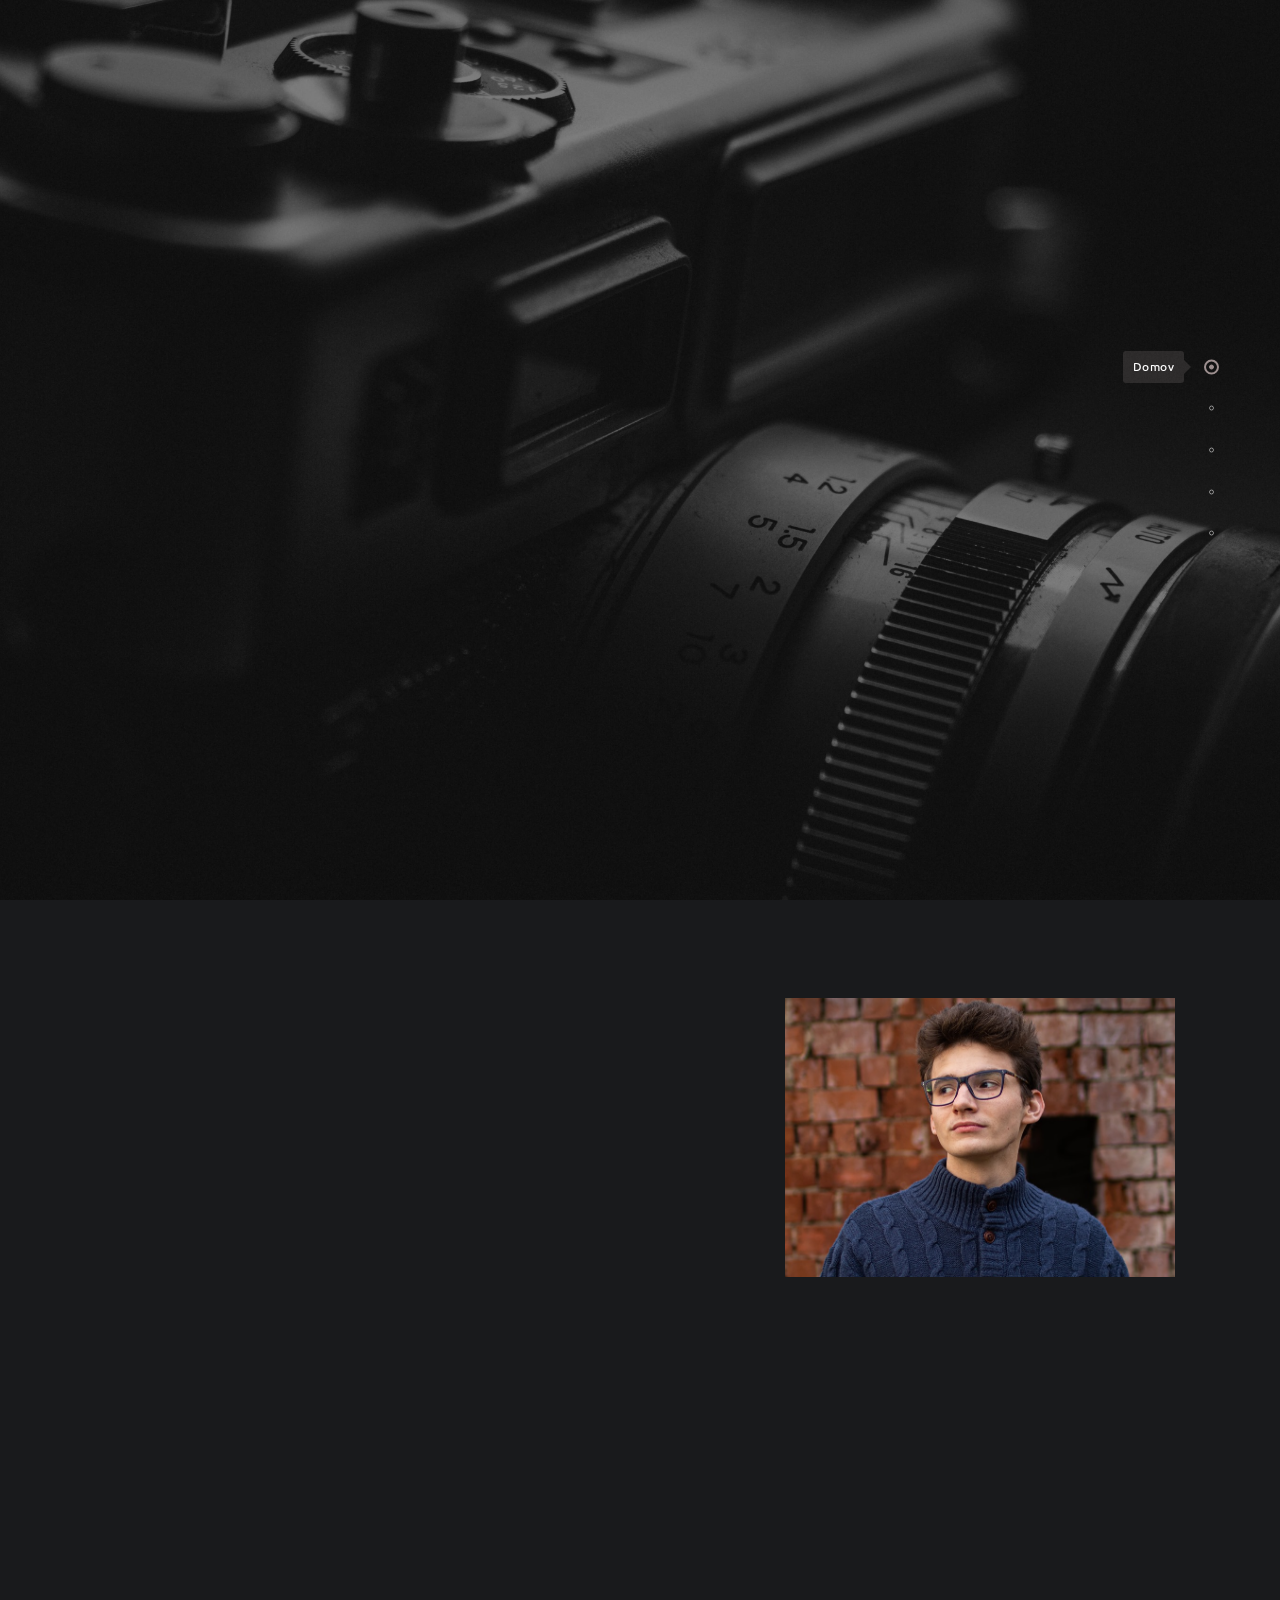
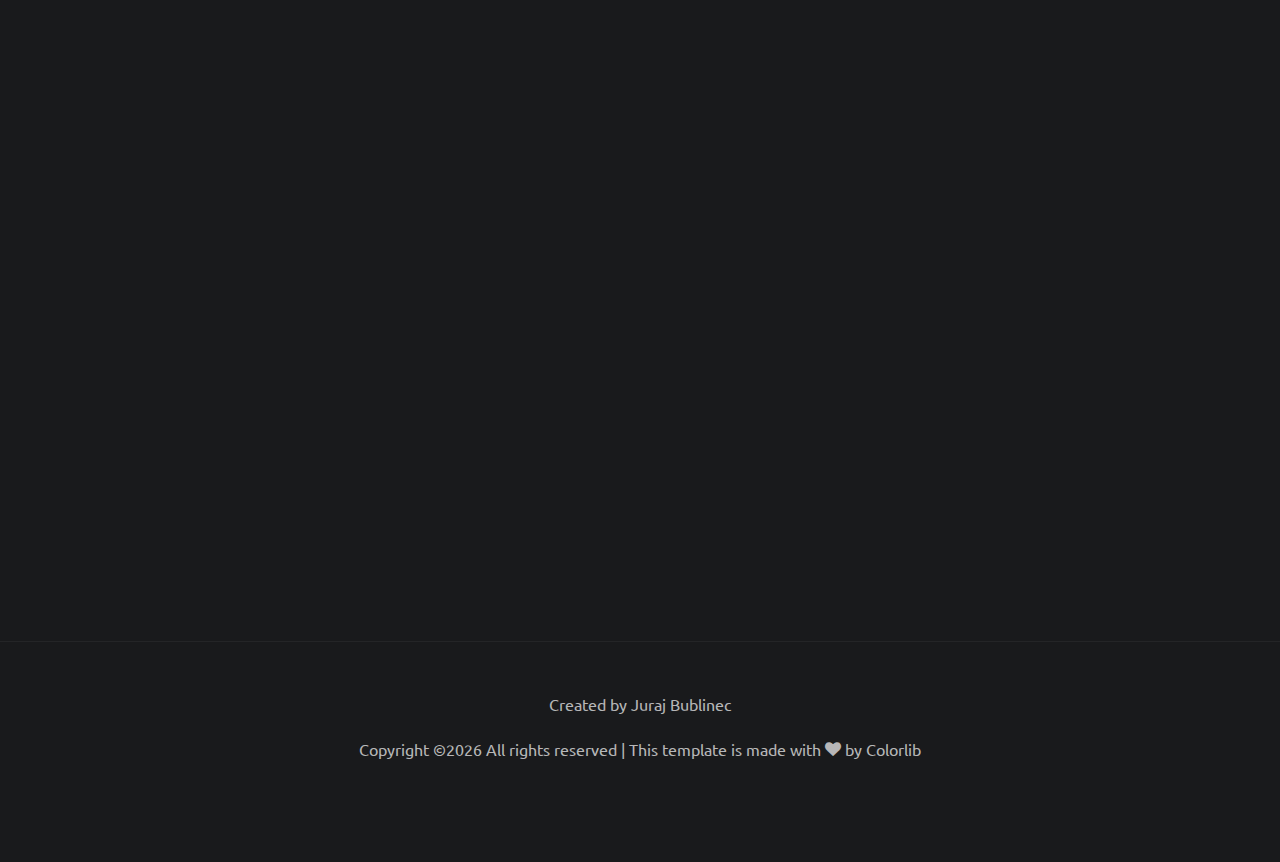
==== index.html @ 27f742fa "Recnezie update4" ====
<!DOCTYPE html>
<html lang="en">
  <head>
    <title>Dominik Konrád</title>
    <meta charset="utf-8">
    <meta name="viewport" content="width=device-width, initial-scale=1, shrink-to-fit=no">
	<link rel="shortcut icon" href="images/icons/favicon.png" type="image/x-icon">
	
    <link href="https://fonts.googleapis.com/css?family=Noto+Sans:400,400i,700,700i&display=swap" rel="stylesheet">
    <link href="https://fonts.googleapis.com/css?family=Noto+Serif:400,400i,700,700i&display=swap" rel="stylesheet">

	<link href="https://fonts.googleapis.com/css?family=Abril+Fatface&display=swap" rel="stylesheet">
	<link href="https://fonts.googleapis.com/css2?family=Ubuntu&display=swap" rel="stylesheet">

    <link rel="stylesheet" href="css/open-iconic-bootstrap.min.css">
    <link rel="stylesheet" href="css/animate.css">
    
    <link rel="stylesheet" href="css/owl.carousel.min.css">
    <link rel="stylesheet" href="css/owl.theme.default.min.css">
    <link rel="stylesheet" href="css/magnific-popup.css">

    <link rel="stylesheet" href="css/aos.css">

    <link rel="stylesheet" href="css/ionicons.min.css">

    <link rel="stylesheet" href="css/bootstrap-datepicker.css">
    <link rel="stylesheet" href="css/jquery.timepicker.css">

    
    <link rel="stylesheet" href="css/flaticon.css">
    <link rel="stylesheet" href="css/icomoon.css">
	<link rel="stylesheet" href="css/style.css">
	<link rel="stylesheet" href="css/my.css">
  </head>
  <body>

	<!-- Start Nav Section -->
  	<nav id="navbar" class="navbar">
		  <ul class="nav-menu">
		    <li>
		      <a data-scroll="home" href="#home" class="dot active">
		        <span>Domov</span>
		      </a>
		    </li>
		    <li>
		      <a data-scroll="about" href="#about" class="dot">
		        <span>O mne</span>
		      </a>
		    </li>
		    <!-- <li>
		      <a data-scroll="services" href="#services" class="dot">
		        <span>Služby</span>
		      </a>
		    </li> -->
		    <li>
		      <a data-scroll="work" href="#work" class="dot">
		        <span>Albumy</span>
		      </a>
		    </li>
		    <li>
		      <a data-scroll="testimonial" href="#testimonial" class="dot">
		        <span>Recenzie</span>
		      </a>
		    </li>
		    <li>
		      <a data-scroll="contact" href="#contact" class="dot">
		        <span>Kontakt</span>
		      </a>
		    </li>
		  </ul>
	</nav>
	<!-- End Nav Section -->

	<!-- Start Home Section -->
	<section id="home" class="hero-wrap js-fullheight" style="background-image: url(images/design/bg-2.jpg);" data-stellar-background-ratio="0.5">
		<div class="overlay"></div>
		<div class="container">
			<div class="row no-gutters slider-text js-fullheight align-items-center justify-content-center">
				<div class="col-lg-7 ftco-animate d-flex align-items-center">
					<div class="text text-center">
						<h1 class="logo"><a href="index.html"><span class="flaticon-camera-shutter"></span>Dominik Konrád<small>Photography & Video</small></a></h1>
						<h2 class="typewrite mb-5 display-4" data-period="2000" data-type='[ "Svadby", "Reklamné fotenie", "Plesy", "Oznamká", "Stužkové", "Portréty", "Rodinné fotky"]'>
							<span class="wrap"></span>
						</h2>
						<!-- <p class="mb-4"></p> -->
						<p class="mt-5 pt-5"><a data-scroll="contact" href="#contact" class="btn-custom">Kontakt<span class="ion-ios-arrow-round-forward"></span></a></p>
					</div>
				</div>
			</div>
		</div>
	</section>
	<!-- End Home Section -->

	<!-- Start About Me Section -->
	<section class="ftco-about img ftco-section" id="about" style="padding-top: 7em;">
		<div class="container">
			<div class="row d-flex no-gutters">
				<div class="col-md-7 col-lg-7 pl-md-5">
					<div class="heading-section ftco-animate">
						<h2 class="mb-4">O mne...<br></h2>
						<p>
							Volám sa Dominik Konrád mám 19 rokov pochádzam zo Zvolena.
							Fotoaparát som si kúpil keď som mal 17 rokov za ťažko zarobené peniaze na brigáde. 
							Pôvodný plán bol, že si kúpim niečo na fotenie keď budem cestovať alebo na dovolenky. 
							Ale tento nástroj mi prirástol k srdcu. Milujem keď môžem zachytávať jedinečné momenty, ktoré sa už nikdy v živote nezopakujú. 
							Fotenie ako profesionál bolo len víziou. Rozhodol som sa a idem si za svojím snom. 
							Snažím sa svoju robotu robiť viac ako na sto percent.
						</p>

						<p class="pt-4">
							Dúfam, že sa vám moja tvorba bude páčiť ak by ste mali záujem o spoluprácu určite ma 
							<a data-scroll="contact" href="#contact" class="dot">
								<strong>kontaktujte.</strong>
							</a>
						</p>
					</div>
				</div>

				<div class="col-md-4 col-lg-4 d-flex ml-5">
					<div class="img-about img d-md-flex align-items-stretch">
							<div class="img w-100" style="background-image: url(images/design/profile.jpg);"></div>
						<!-- <iframe width="560" height="315" src="https://www.youtube.com/embed/gDHRgEci1VE?autoplay=1&controls=0&modestbranding=1&autohide=1&loop=1&playlist=gDHRgEci1VE&mute=1" frameborder="0" allow="accelerometer; autoplay; encrypted-media; gyroscope; picture-in-picture" allowfullscreen></iframe> -->
					</div>
				</div>
			</div>
		</div>
	</section>
	<!-- End About Me Section -->





	<!-- Start Testimonials Section -->
	<section id="work" class="ftco-section">
		<div class="container">
		<div class="row justify-content-center">
			<div class="col-md-4 heading-section text-center ftco-animate pb-2">
				<h2 class="mb-4">Albumy</h2>
				<p>
					Niekoľko albumov ako malá ukážka mojej práce.
				</p>
			</div>
		</div>
		</div> 
		<div class="container-fluid">

	<div class="row no-gutters">

		<div class="col-md-4 ftco-animate">
		<a href="svadby.html" target="_blank">
			<div class="model img d-flex align-items-end" style="background-image: url(images/albums/svadby/10.jpg); background-position: 38% !important;">
				<div class="desc w-100 px-4">
					<div class="text w-100 mb-3">
						<span>Album</span>
						<h2>Svadby</h2>
					</div>
				</div>
			</div>
		</a>
		</div>
		<div class="col-md-4 ftco-animate">
		<a href="oznamka.html" target="_blank">
			<div class="model img d-flex align-items-end" style="background-image: url(images/albums/oznamka/1.jpg); background-position: bottom !important;">
				<div class="desc w-100 px-4">
					<div class="text w-100 mb-3">
						<span>Album</span>
						<h2>Oznamká</h2>
					</div>
				</div>
			</div>
		</a>
		</div>
		<div class="col-md-4 ftco-animate">
		<a href="umelecke_fotky.html" target="_blank">
			<div class="model img d-flex align-items-end" style="background-image: url(images/albums/umelecke_fotky/1.jpg);  background-position: bottom !important;">
				<div class="desc w-100 px-4">
					<div class="text w-100 mb-3">
						<span>Album</span>
						<h2>Umelecké fotky</h2>
					</div>
				</div>
			</div>
		</a>
		</div>

	</div>
	</div> 
	</section>
	<!-- End Project Section -->


	<!-- Start References Section -->
	<section class="ftco-section testimony-section" id="testimonial" style="padding-bottom: 0;">
		<div class="container">
			<div class="row justify-content-center mb-1 pb-3">
				<div class="col-md-4 heading-section ftco-animate">
					<span class="subheading">Recenzie</span>
					<h2 class="mb-4 pb-4">Povedali o mne...</h2>
				</div>
			</div>

			<div class="row ftco-animate">
				<div class="col-md-12">
					<div class="carousel-testimony owl-carousel">

						<div class="item">
							<div class="testimony-wrap p-4 pb-5">
								<div class="user-img mb-4" style="background-image: url(images/design/recenzie-1.jpg)">
								<span class="quote d-flex align-items-center justify-content-center">
									<i class="icon-quote-left"></i>
								</span>
								</div>
								<div class="text">
								<p class="mb-5 pl-4 line">Odporucame. Odporucame. Odporucame. Odporucame. Odporucame. Odporucame. Odporucame.</p>
								<div class="pl-5">
									<p class="name">Adam a Beba</p>
									<span class="position">Mladomanželia</span>
								</div>
								</div>
							</div>
						</div>
						
					</div>
				</div>
			</div>
		</div>
	</section>


	<!-- Start Services Section -->
	<!-- <section id="services" class="ftco-section">
		<div class="container">

			<div class="heading-section ftco-animate pb-5">
				<h2>Služby</h2>
			</div>

			<div class="row">
				<div class="col-md-7">
					<p>
						Veľa ľudí si myslí, že fotograf má hotovú prácu akonáhle dofotí, ale po fotení končí zábava a začína skutočná práca.
						Chcel by som vám trošku priblížiť čo naozaj robím. 
					</p>
					<div class="row">

							<div class="col-md-3">
								<div class="media block-6 services d-block text-center ftco-animate">
									<img src="images/icons/wedding.png" class="png-icon" style="width: 60px">
									<div class="media-body">
										<h3 class="heading mb-3">Svadby</h3>
										<p>A small river named Duden flows by their place and supplies it with the necessary regelialia. It is a paradisematic country, in which roasted parts of sentences.</p>
									</div>
								</div> 
							</div>

							<div class="col-md-3">
								<div class="media block-6 services d-block text-center ftco-animate">
									<img src="images/icons/wedding.png" class="png-icon" style="width: 60px">
									<div class="media-body">
										<h3 class="heading mb-3">Svadby</h3>
										<p>A small river named Duden flows by their place and supplies it with the necessary regelialia. It is a paradisematic country, in which roasted parts of sentences.</p>
									</div>
								</div> 
							</div>

							<div class="col-md-3">
								<div class="media block-6 services d-block text-center ftco-animate">
									<img src="images/icons/wedding.png" class="png-icon" style="width: 60px">
									<div class="media-body">
										<h3 class="heading mb-3">Svadby</h3>
										<p>A small river named Duden flows by their place and supplies it with the necessary regelialia. It is a paradisematic country, in which roasted parts of sentences.</p>
									</div>
								</div> 
							</div>

							<div class="col-md-3">
								<div class="media block-6 services d-block text-center ftco-animate">
									<img src="images/icons/wedding.png" class="png-icon" style="width: 60px">
									<div class="media-body">
										<h3 class="heading mb-3">Svadby</h3>
										<p>A small river named Duden flows by their place and supplies it with the necessary regelialia. It is a paradisematic country, in which roasted parts of sentences.</p>
									</div>
								</div> 
							</div>
						</div>
					
						

						<div class="row progress-circle pt-md-0">

							<div class="ftco-animate">
								<p>
									Veľa ľudí si myslí, že fotograf má hotovú prácu akonáhle dofotí, ale po fotení končí zábava a začína skutočná práca.
									Chcel by som vám trošku priblížiť čo naozaj robím. 
								</p>
							</div>

							<div class="row">
								<div class="col-md-4 mb-md-0 mb-4 ftco-animate">
									<h2 class="text-center mb-4">Fotenie</h2>

									<div class="progress mx-auto" data-value='35'>
										<span class="progress-left">
											<span class="progress-bar border-primary"></span>
										</span>
										<span class="progress-right">
											<span class="progress-bar border-primary"></span>
										</span>
										<div class="progress-value w-100 h-100 rounded-circle d-flex align-items-center justify-content-center">
											<div class="h5">35<sup class="small">%</sup></div>
										</div>
									</div>
								</div>

							</div>
						</div>

				</div>

				<div class="col-md-5 d-flex align-items-stretch">
					<div class="img w-100" style="background-image: url(images/design/about-2.jpg);"></div>
				</div>

			</div>
			
		</div>
	</section>   -->
	<!-- End Services Section -->

	<!-- Start Contact Section -->
	<section class="ftco-section contact-section" id="contact">
	<div class="container">
	<div class="row justify-content-center mb-1 pb-3">
		<div class="col-md-4 heading-section text-center ftco-animate">
		<h2 class="mb-4">Kontakt</h2>
		<p>
			Ak sa vám moja práca páči, neváhajte a kontaktujte ma!
		</p>
		</div>
	</div>

	<div class="row mb-5">

		<div class="col-md-3 d-flex ftco-animate">
		<div class="align-self-stretch box text-center p-4">
			<a target="_blank" href="tel://0950497557"> 
				<div class="icon d-flex align-items-center justify-content-center">
					<span class="icon-phone2"></span>
				</div>
				<div>
					<h3 class="mb-4">Mobil</h3>
					<p>0950 497 557</p>
				</div>
			</a>
		</div>
		</div>
		
		<div class="col-md-3 d-flex ftco-animate">
		<div class="align-self-stretch box text-center p-4">
			<a target="_blank" href="mailto:dominoknick@gmail.com">
				<div class="icon d-flex align-items-center justify-content-center">
					<span class="icon-paper-plane"></span>
				</div>
				<div>
					<h3 class="mb-4">Email</h3>
					<p>dominoknick@gmail.com</p>
				</div>
			</a>
		</div>
		</div>
		
		<div class="col-md-3 d-flex ftco-animate">
		<div class="align-self-stretch box text-center p-4">
			<a target="_blank" href="https://bigsta.net/account/kony_photos">
				<div class="icon d-flex align-items-center justify-content-center">
					<span class="icon-instagram"></span>
				</div>
				<div>
					<h3 class="mb-4">Instagram</h3>
					<p>kony_photos</p>
				</div>
			</a>
		</div>
		</div>
		
		<div class="col-md-3 d-flex ftco-animate">
		<div class="align-self-stretch box text-center p-4">
			<a target="_blank" href="https://www.facebook.com/nick.neznamy">
				<div class="icon d-flex align-items-center justify-content-center">
					<span class="icon-facebook	"></span>
				</div>
				<div>
					<h3 class="mb-4">Facebook</h3>
					<p>Dominik Konrád</p>
				</div>
			</a>
		</div>
		</div>
	</div>
	


	<div class="row block-9">
		<div class="col-md-12 ftco-animate">
		<form action="https://formspree.io/meqrjkab" method="POST" id="my-form" class="contact-form p-4 p-md-5 py-md-5" style="padding-bottom: 1em !important;">
			<div class="form-group">
				<input type="text" name="Meno" class="form-control" placeholder="Meno">
			</div>
			<div class="form-group">
				<input type="Email" name="_replyto" class="form-control" placeholder="Email">
			</div>
			<div class="form-group">
				<input type="tel" name="Telefon" class="form-control" placeholder="Mobil">
			</div>
			<div class="form-group">
				<input type="text" name="Predmet" class="form-control" placeholder="Predmet">
			</div>
			<div class="form-group">
				<textarea name="Obsah" cols="30" rows="7" class="form-control" placeholder="Obsah"></textarea>
			</div>
			<div class="form-group">
				<input type="submit" value="Poslať" id="my-form-button" class="btn btn-primary py-2 px-4" style="margin-top: 10px;">
			</div>
			<p id="my-form-status"></p>
		</form>
		</div>

	</div>
	</div>
	</section>
	<!-- End Contact Section -->


	<!-- Start Footer Section -->
	<footer class="ftco-footer pt-5 pb-2">
		<div class="container text-center">
		<div class="row">
		<div class="col-md-12 text-center">
		<p>Created by <a target="_blank" href="https://www.linkedin.com/in/juraj-bublinec">Juraj Bublinec</a></p>
		<p>
			<!-- Link back to Colorlib can't be removed. Template is licensed under CC BY 3.0. -->
			Copyright &copy;<script>document.write(new Date().getFullYear());</script> All rights reserved | This template is made with <i class="icon-heart" aria-hidden="true"></i> by <a target="_blank" href="https://colorlib.com" target="_blank">Colorlib</a>
			<!-- Link back to Colorlib can't be removed. Template is licensed under CC BY 3.0. -->
		</p>

					<ul class="ftco-footer-social p-0">
			<li class="ftco-animate"><a target="_blank" href="https://bigsta.net/account/kony_photos"><span class="icon-instagram"></span></a></li>
			<li class="ftco-animate"><a target="_blank" href="https://www.youtube.com/channel/UChoylEbTxbr23IoGq5V1ZVA"><span class="icon-youtube"></span></a></li>
			<li class="ftco-animate"><a target="_blank" href="https://www.facebook.com/nick.neznamy"><span class="icon-facebook"></span></a></li>
		</ul>
		</div>
	</div>
		</div>
	</footer>
	<!-- End Footer Section -->

    <!-- loader -->
    <div id="ftco-loader" class="show fullscreen"><svg class="circular" width="48px" height="48px"><circle class="path-bg" cx="24" cy="24" r="22" fill="none" stroke-width="4" stroke="#eeeeee"/><circle class="path" cx="24" cy="24" r="22" fill="none" stroke-width="4" stroke-miterlimit="10" stroke="#F96D00"/></svg></div>

    <script src="js/jquery.min.js"></script>
    <script src="js/jquery-migrate-3.0.1.min.js"></script>
    <script src="js/popper.min.js"></script>
    <script src="js/bootstrap.min.js"></script>
    <script src="js/jquery.easing.1.3.js"></script>
    <script src="js/jquery.waypoints.min.js"></script>
    <script src="js/jquery.stellar.min.js"></script>
    <script src="js/owl.carousel.min.js"></script>
    <script src="js/jquery.magnific-popup.min.js"></script>
    <script src="js/aos.js"></script>
    <script src="js/jquery.animateNumber.min.js"></script>
    <script src="js/scrollax.min.js"></script>
	<script src="js/main.js"></script>
	
	<!-- FORM SCRIPT -->
	<script>
		window.addEventListener("DOMContentLoaded", function() {
	
		// get the form elements defined in your form HTML above
		
		var form = document.getElementById("my-form");
		var button = document.getElementById("my-form-button");
		var status = document.getElementById("my-form-status");
	
		// Success and Error functions for after the form is submitted
		
		function success() {
			form.reset();
			button.style = "display: none ";
			status.innerHTML = "Ďakujem, budem vás kontaktovať čo najskôr.";
		}
	
		function error() {
			status.innerHTML = "Niečo nie je v poriadku. Skontrolujte si prosím vašu emailovú adresu.";
		}
	
		// handle the form submission event
	
		form.addEventListener("submit", function(ev) {
			ev.preventDefault();
			var data = new FormData(form);
			ajax(form.method, form.action, data, success, error);
		});
		});
		
		// helper function for sending an AJAX request
	
		function ajax(method, url, data, success, error) {
		var xhr = new XMLHttpRequest();
		xhr.open(method, url);
		xhr.setRequestHeader("Accept", "application/json");
		xhr.onreadystatechange = function() {
			if (xhr.readyState !== XMLHttpRequest.DONE) return;
			if (xhr.status === 200) {
			success(xhr.response, xhr.responseType);
			} else {
			error(xhr.status, xhr.response, xhr.responseType);
			}
		};
		xhr.send(data);
		}
	</script>
  
  </body>
</html>
---- css/flaticon.css ----
/*
  	Flaticon icon font: Flaticon
  	Creation date: 06/09/2018 06:53
  	*/

@font-face {
  font-family: "Flaticon";
  src: url("../fonts/flaticon/font/Flaticon.eot");
  src: url("../fonts/flaticon/font/Flaticon.eot?#iefix") format("embedded-opentype"),
       url("../fonts/flaticon/font/Flaticon.woff") format("woff"),
       url("../fonts/flaticon/font/Flaticon.ttf") format("truetype"),
       url("../fonts/flaticon/font/Flaticon.svg#Flaticon") format("svg");
  font-weight: normal;
  font-style: normal;
}

@media screen and (-webkit-min-device-pixel-ratio:0) {
  @font-face {
    font-family: "Flaticon";
    src: url("../fonts/flaticon/font/Flaticon.svg#Flaticon") format("svg");
  }
}

[class^="flaticon-"]:before, [class*=" flaticon-"]:before,
[class^="flaticon-"]:after, [class*=" flaticon-"]:after {   
  font-family: Flaticon;
  font-style: normal;
  font-weight: normal;
  font-variant: normal;
  text-transform: none;
  line-height: 1;

  /* Better Font Rendering =========== */
  -webkit-font-smoothing: antialiased;
  -moz-osx-font-smoothing: grayscale;
}


.flaticon-instagram:before { content: "\f100"; }
.flaticon-camera-shutter:before { content: "\f101"; }
.flaticon-video-camera:before { content: "\f102"; }
.flaticon-video-player:before { content: "\f103"; }
.flaticon-video-player-1:before { content: "\f104"; }
---- css/icomoon.css ----
@font-face {
  font-family: 'icomoon';
  src:  url('../fonts/icomoon/icomoon.eot?6tt51o');
  src:  url('../fonts/icomoon/icomoon.eot?6tt51o#iefix') format('embedded-opentype'),
    url('../fonts/icomoon/icomoon.ttf?6tt51o') format('truetype'),
    url('../fonts/icomoon/icomoon.woff?6tt51o') format('woff'),
    url('../fonts/icomoon/icomoon.svg?6tt51o#icomoon') format('svg');
  font-weight: normal;
  font-style: normal;
}

[class^="icon-"], [class*=" icon-"] {
  /* use !important to prevent issues with browser extensions that change fonts */
  font-family: 'icomoon' !important;
  speak: none;
  font-style: normal;
  font-weight: normal;
  font-variant: normal;
  text-transform: none;
  line-height: 1;

  /* Better Font Rendering =========== */
  -webkit-font-smoothing: antialiased;
  -moz-osx-font-smoothing: grayscale;
}

.icon-asterisk:before {
  content: "\f069";
}
.icon-plus:before {
  content: "\f067";
}
.icon-question:before {
  content: "\f128";
}
.icon-minus:before {
  content: "\f068";
}
.icon-glass:before {
  content: "\f000";
}
.icon-music:before {
  content: "\f001";
}
.icon-search:before {
  content: "\f002";
}
.icon-envelope-o:before {
  content: "\f003";
}
.icon-heart:before {
  content: "\f004";
}
.icon-star:before {
  content: "\f005";
}
.icon-star-o:before {
  content: "\f006";
}
.icon-user:before {
  content: "\f007";
}
.icon-film:before {
  content: "\f008";
}
.icon-th-large:before {
  content: "\f009";
}
.icon-th:before {
  content: "\f00a";
}
.icon-th-list:before {
  content: "\f00b";
}
.icon-check:before {
  content: "\f00c";
}
.icon-close:before {
  content: "\f00d";
}
.icon-remove:before {
  content: "\f00d";
}
.icon-times:before {
  content: "\f00d";
}
.icon-search-plus:before {
  content: "\f00e";
}
.icon-search-minus:before {
  content: "\f010";
}
.icon-power-off:before {
  content: "\f011";
}
.icon-signal:before {
  content: "\f012";
}
.icon-cog:before {
  content: "\f013";
}
.icon-gear:before {
  content: "\f013";
}
.icon-trash-o:before {
  content: "\f014";
}
.icon-home:before {
  content: "\f015";
}
.icon-file-o:before {
  content: "\f016";
}
.icon-clock-o:before {
  content: "\f017";
}
.icon-road:before {
  content: "\f018";
}
.icon-download:before {
  content: "\f019";
}
.icon-arrow-circle-o-down:before {
  content: "\f01a";
}
.icon-arrow-circle-o-up:before {
  content: "\f01b";
}
.icon-inbox:before {
  content: "\f01c";
}
.icon-play-circle-o:before {
  content: "\f01d";
}
.icon-repeat:before {
  content: "\f01e";
}
.icon-rotate-right:before {
  content: "\f01e";
}
.icon-refresh:before {
  content: "\f021";
}
.icon-list-alt:before {
  content: "\f022";
}
.icon-lock:before {
  content: "\f023";
}
.icon-flag:before {
  content: "\f024";
}
.icon-headphones:before {
  content: "\f025";
}
.icon-volume-off:before {
  content: "\f026";
}
.icon-volume-down:before {
  content: "\f027";
}
.icon-volume-up:before {
  content: "\f028";
}
.icon-qrcode:before {
  content: "\f029";
}
.icon-barcode:before {
  content: "\f02a";
}
.icon-tag:before {
  content: "\f02b";
}
.icon-tags:before {
  content: "\f02c";
}
.icon-book:before {
  content: "\f02d";
}
.icon-bookmark:before {
  content: "\f02e";
}
.icon-print:before {
  content: "\f02f";
}
.icon-camera:before {
  content: "\f030";
}
.icon-font:before {
  content: "\f031";
}
.icon-bold:before {
  content: "\f032";
}
.icon-italic:before {
  content: "\f033";
}
.icon-text-height:before {
  content: "\f034";
}
.icon-text-width:before {
  content: "\f035";
}
.icon-align-left:before {
  content: "\f036";
}
.icon-align-center:before {
  content: "\f037";
}
.icon-align-right:before {
  content: "\f038";
}
.icon-align-justify:before {
  content: "\f039";
}
.icon-list:before {
  content: "\f03a";
}
.icon-dedent:before {
  content: "\f03b";
}
.icon-outdent:before {
  content: "\f03b";
}
.icon-indent:before {
  content: "\f03c";
}
.icon-video-camera:before {
  content: "\f03d";
}
.icon-image:before {
  content: "\f03e";
}
.icon-photo:before {
  content: "\f03e";
}
.icon-picture-o:before {
  content: "\f03e";
}
.icon-pencil:before {
  content: "\f040";
}
.icon-map-marker:before {
  content: "\f041";
}
.icon-adjust:before {
  content: "\f042";
}
.icon-tint:before {
  content: "\f043";
}
.icon-edit:before {
  content: "\f044";
}
.icon-pencil-square-o:before {
  content: "\f044";
}
.icon-share-square-o:before {
  content: "\f045";
}
.icon-check-square-o:before {
  content: "\f046";
}
.icon-arrows:before {
  content: "\f047";
}
.icon-step-backward:before {
  content: "\f048";
}
.icon-fast-backward:before {
  content: "\f049";
}
.icon-backward:before {
  content: "\f04a";
}
.icon-play:before {
  content: "\f04b";
}
.icon-pause:before {
  content: "\f04c";
}
.icon-stop:before {
  content: "\f04d";
}
.icon-forward:before {
  content: "\f04e";
}
.icon-fast-forward:before {
  content: "\f050";
}
.icon-step-forward:before {
  content: "\f051";
}
.icon-eject:before {
  content: "\f052";
}
.icon-chevron-left:before {
  content: "\f053";
}
.icon-chevron-right:before {
  content: "\f054";
}
.icon-plus-circle:before {
  content: "\f055";
}
.icon-minus-circle:before {
  content: "\f056";
}
.icon-times-circle:before {
  content: "\f057";
}
.icon-check-circle:before {
  content: "\f058";
}
.icon-question-circle:before {
  content: "\f059";
}
.icon-info-circle:before {
  content: "\f05a";
}
.icon-crosshairs:before {
  content: "\f05b";
}
.icon-times-circle-o:before {
  content: "\f05c";
}
.icon-check-circle-o:before {
  content: "\f05d";
}
.icon-ban:before {
  content: "\f05e";
}
.icon-arrow-left:before {
  content: "\f060";
}
.icon-arrow-right:before {
  content: "\f061";
}
.icon-arrow-up:before {
  content: "\f062";
}
.icon-arrow-down:before {
  content: "\f063";
}
.icon-mail-forward:before {
  content: "\f064";
}
.icon-share:before {
  content: "\f064";
}
.icon-expand:before {
  content: "\f065";
}
.icon-compress:before {
  content: "\f066";
}
.icon-exclamation-circle:before {
  content: "\f06a";
}
.icon-gift:before {
  content: "\f06b";
}
.icon-leaf:before {
  content: "\f06c";
}
.icon-fire:before {
  content: "\f06d";
}
.icon-eye:before {
  content: "\f06e";
}
.icon-eye-slash:before {
  content: "\f070";
}
.icon-exclamation-triangle:before {
  content: "\f071";
}
.icon-warning:before {
  content: "\f071";
}
.icon-plane:before {
  content: "\f072";
}
.icon-calendar:before {
  content: "\f073";
}
.icon-random:before {
  content: "\f074";
}
.icon-comment:before {
  content: "\f075";
}
.icon-magnet:before {
  content: "\f076";
}
.icon-chevron-up:before {
  content: "\f077";
}
.icon-chevron-down:before {
  content: "\f078";
}
.icon-retweet:before {
  content: "\f079";
}
.icon-shopping-cart:before {
  content: "\f07a";
}
.icon-folder:before {
  content: "\f07b";
}
.icon-folder-open:before {
  content: "\f07c";
}
.icon-arrows-v:before {
  content: "\f07d";
}
.icon-arrows-h:before {
  content: "\f07e";
}
.icon-bar-chart:before {
  content: "\f080";
}
.icon-bar-chart-o:before {
  content: "\f080";
}
.icon-twitter-square:before {
  content: "\f081";
}
.icon-facebook-square:before {
  content: "\f082";
}
.icon-camera-retro:before {
  content: "\f083";
}
.icon-key:before {
  content: "\f084";
}
.icon-cogs:before {
  content: "\f085";
}
.icon-gears:before {
  content: "\f085";
}
.icon-comments:before {
  content: "\f086";
}
.icon-thumbs-o-up:before {
  content: "\f087";
}
.icon-thumbs-o-down:before {
  content: "\f088";
}
.icon-star-half:before {
  content: "\f089";
}
.icon-heart-o:before {
  content: "\f08a";
}
.icon-sign-out:before {
  content: "\f08b";
}
.icon-linkedin-square:before {
  content: "\f08c";
}
.icon-thumb-tack:before {
  content: "\f08d";
}
.icon-external-link:before {
  content: "\f08e";
}
.icon-sign-in:before {
  content: "\f090";
}
.icon-trophy:before {
  content: "\f091";
}
.icon-github-square:before {
  content: "\f092";
}
.icon-upload:before {
  content: "\f093";
}
.icon-lemon-o:before {
  content: "\f094";
}
.icon-phone:before {
  content: "\f095";
}
.icon-square-o:before {
  content: "\f096";
}
.icon-bookmark-o:before {
  content: "\f097";
}
.icon-phone-square:before {
  content: "\f098";
}
.icon-twitter:before {
  content: "\f099";
}
.icon-facebook:before {
  content: "\f09a";
}
.icon-facebook-f:before {
  content: "\f09a";
}
.icon-github:before {
  content: "\f09b";
}
.icon-unlock:before {
  content: "\f09c";
}
.icon-credit-card:before {
  content: "\f09d";
}
.icon-feed:before {
  content: "\f09e";
}
.icon-rss:before {
  content: "\f09e";
}
.icon-hdd-o:before {
  content: "\f0a0";
}
.icon-bullhorn:before {
  content: "\f0a1";
}
.icon-bell-o:before {
  content: "\f0a2";
}
.icon-certificate:before {
  content: "\f0a3";
}
.icon-hand-o-right:before {
  content: "\f0a4";
}
.icon-hand-o-left:before {
  content: "\f0a5";
}
.icon-hand-o-up:before {
  content: "\f0a6";
}
.icon-hand-o-down:before {
  content: "\f0a7";
}
.icon-arrow-circle-left:before {
  content: "\f0a8";
}
.icon-arrow-circle-right:before {
  content: "\f0a9";
}
.icon-arrow-circle-up:before {
  content: "\f0aa";
}
.icon-arrow-circle-down:before {
  content: "\f0ab";
}
.icon-globe:before {
  content: "\f0ac";
}
.icon-wrench:before {
  content: "\f0ad";
}
.icon-tasks:before {
  content: "\f0ae";
}
.icon-filter:before {
  content: "\f0b0";
}
.icon-briefcase:before {
  content: "\f0b1";
}
.icon-arrows-alt:before {
  content: "\f0b2";
}
.icon-group:before {
  content: "\f0c0";
}
.icon-users:before {
  content: "\f0c0";
}
.icon-chain:before {
  content: "\f0c1";
}
.icon-link:before {
  content: "\f0c1";
}
.icon-cloud:before {
  content: "\f0c2";
}
.icon-flask:before {
  content: "\f0c3";
}
.icon-cut:before {
  content: "\f0c4";
}
.icon-scissors:before {
  content: "\f0c4";
}
.icon-copy:before {
  content: "\f0c5";
}
.icon-files-o:before {
  content: "\f0c5";
}
.icon-paperclip:before {
  content: "\f0c6";
}
.icon-floppy-o:before {
  content: "\f0c7";
}
.icon-save:before {
  content: "\f0c7";
}
.icon-square:before {
  content: "\f0c8";
}
.icon-bars:before {
  content: "\f0c9";
}
.icon-navicon:before {
  content: "\f0c9";
}
.icon-reorder:before {
  content: "\f0c9";
}
.icon-list-ul:before {
  content: "\f0ca";
}
.icon-list-ol:before {
  content: "\f0cb";
}
.icon-strikethrough:before {
  content: "\f0cc";
}
.icon-underline:before {
  content: "\f0cd";
}
.icon-table:before {
  content: "\f0ce";
}
.icon-magic:before {
  content: "\f0d0";
}
.icon-truck:before {
  content: "\f0d1";
}
.icon-pinterest:before {
  content: "\f0d2";
}
.icon-pinterest-square:before {
  content: "\f0d3";
}
.icon-google-plus-square:before {
  content: "\f0d4";
}
.icon-google-plus:before {
  content: "\f0d5";
}
.icon-money:before {
  content: "\f0d6";
}
.icon-caret-down:before {
  content: "\f0d7";
}
.icon-caret-up:before {
  content: "\f0d8";
}
.icon-caret-left:before {
  content: "\f0d9";
}
.icon-caret-right:before {
  content: "\f0da";
}
.icon-columns:before {
  content: "\f0db";
}
.icon-sort:before {
  content: "\f0dc";
}
.icon-unsorted:before {
  content: "\f0dc";
}
.icon-sort-desc:before {
  content: "\f0dd";
}
.icon-sort-down:before {
  content: "\f0dd";
}
.icon-sort-asc:before {
  content: "\f0de";
}
.icon-sort-up:before {
  content: "\f0de";
}
.icon-envelope:before {
  content: "\f0e0";
}
.icon-linkedin:before {
  content: "\f0e1";
}
.icon-rotate-left:before {
  content: "\f0e2";
}
.icon-undo:before {
  content: "\f0e2";
}
.icon-gavel:before {
  content: "\f0e3";
}
.icon-legal:before {
  content: "\f0e3";
}
.icon-dashboard:before {
  content: "\f0e4";
}
.icon-tachometer:before {
  content: "\f0e4";
}
.icon-comment-o:before {
  content: "\f0e5";
}
.icon-comments-o:before {
  content: "\f0e6";
}
.icon-bolt:before {
  content: "\f0e7";
}
.icon-flash:before {
  content: "\f0e7";
}
.icon-sitemap:before {
  content: "\f0e8";
}
.icon-umbrella:before {
  content: "\f0e9";
}
.icon-clipboard:before {
  content: "\f0ea";
}
.icon-paste:before {
  content: "\f0ea";
}
.icon-lightbulb-o:before {
  content: "\f0eb";
}
.icon-exchange:before {
  content: "\f0ec";
}
.icon-cloud-download:before {
  content: "\f0ed";
}
.icon-cloud-upload:before {
  content: "\f0ee";
}
.icon-user-md:before {
  content: "\f0f0";
}
.icon-stethoscope:before {
  content: "\f0f1";
}
.icon-suitcase:before {
  content: "\f0f2";
}
.icon-bell:before {
  content: "\f0f3";
}
.icon-coffee:before {
  content: "\f0f4";
}
.icon-cutlery:before {
  content: "\f0f5";
}
.icon-file-text-o:before {
  content: "\f0f6";
}
.icon-building-o:before {
  content: "\f0f7";
}
.icon-hospital-o:before {
  content: "\f0f8";
}
.icon-ambulance:before {
  content: "\f0f9";
}
.icon-medkit:before {
  content: "\f0fa";
}
.icon-fighter-jet:before {
  content: "\f0fb";
}
.icon-beer:before {
  content: "\f0fc";
}
.icon-h-square:before {
  content: "\f0fd";
}
.icon-plus-square:before {
  content: "\f0fe";
}
.icon-angle-double-left:before {
  content: "\f100";
}
.icon-angle-double-right:before {
  content: "\f101";
}
.icon-angle-double-up:before {
  content: "\f102";
}
.icon-angle-double-down:before {
  content: "\f103";
}
.icon-angle-left:before {
  content: "\f104";
}
.icon-angle-right:before {
  content: "\f105";
}
.icon-angle-up:before {
  content: "\f106";
}
.icon-angle-down:before {
  content: "\f107";
}
.icon-desktop:before {
  content: "\f108";
}
.icon-laptop:before {
  content: "\f109";
}
.icon-tablet:before {
  content: "\f10a";
}
.icon-mobile:before {
  content: "\f10b";
}
.icon-mobile-phone:before {
  content: "\f10b";
}
.icon-circle-o:before {
  content: "\f10c";
}
.icon-quote-left:before {
  content: "\f10d";
}
.icon-quote-right:before {
  content: "\f10e";
}
.icon-spinner:before {
  content: "\f110";
}
.icon-circle:before {
  content: "\f111";
}
.icon-mail-reply:before {
  content: "\f112";
}
.icon-reply:before {
  content: "\f112";
}
.icon-github-alt:before {
  content: "\f113";
}
.icon-folder-o:before {
  content: "\f114";
}
.icon-folder-open-o:before {
  content: "\f115";
}
.icon-smile-o:before {
  content: "\f118";
}
.icon-frown-o:before {
  content: "\f119";
}
.icon-meh-o:before {
  content: "\f11a";
}
.icon-gamepad:before {
  content: "\f11b";
}
.icon-keyboard-o:before {
  content: "\f11c";
}
.icon-flag-o:before {
  content: "\f11d";
}
.icon-flag-checkered:before {
  content: "\f11e";
}
.icon-terminal:before {
  content: "\f120";
}
.icon-code:before {
  content: "\f121";
}
.icon-mail-reply-all:before {
  content: "\f122";
}
.icon-reply-all:before {
  content: "\f122";
}
.icon-star-half-empty:before {
  content: "\f123";
}
.icon-star-half-full:before {
  content: "\f123";
}
.icon-star-half-o:before {
  content: "\f123";
}
.icon-location-arrow:before {
  content: "\f124";
}
.icon-crop:before {
  content: "\f125";
}
.icon-code-fork:before {
  content: "\f126";
}
.icon-chain-broken:before {
  content: "\f127";
}
.icon-unlink:before {
  content: "\f127";
}
.icon-info:before {
  content: "\f129";
}
.icon-exclamation:before {
  content: "\f12a";
}
.icon-superscript:before {
  content: "\f12b";
}
.icon-subscript:before {
  content: "\f12c";
}
.icon-eraser:before {
  content: "\f12d";
}
.icon-puzzle-piece:before {
  content: "\f12e";
}
.icon-microphone:before {
  content: "\f130";
}
.icon-microphone-slash:before {
  content: "\f131";
}
.icon-shield:before {
  content: "\f132";
}
.icon-calendar-o:before {
  content: "\f133";
}
.icon-fire-extinguisher:before {
  content: "\f134";
}
.icon-rocket:before {
  content: "\f135";
}
.icon-maxcdn:before {
  content: "\f136";
}
.icon-chevron-circle-left:before {
  content: "\f137";
}
.icon-chevron-circle-right:before {
  content: "\f138";
}
.icon-chevron-circle-up:before {
  content: "\f139";
}
.icon-chevron-circle-down:before {
  content: "\f13a";
}
.icon-html5:before {
  content: "\f13b";
}
.icon-css3:before {
  content: "\f13c";
}
.icon-anchor:before {
  content: "\f13d";
}
.icon-unlock-alt:before {
  content: "\f13e";
}
.icon-bullseye:before {
  content: "\f140";
}
.icon-ellipsis-h:before {
  content: "\f141";
}
.icon-ellipsis-v:before {
  content: "\f142";
}
.icon-rss-square:before {
  content: "\f143";
}
.icon-play-circle:before {
  content: "\f144";
}
.icon-ticket:before {
  content: "\f145";
}
.icon-minus-square:before {
  content: "\f146";
}
.icon-minus-square-o:before {
  content: "\f147";
}
.icon-level-up:before {
  content: "\f148";
}
.icon-level-down:before {
  content: "\f149";
}
.icon-check-square:before {
  content: "\f14a";
}
.icon-pencil-square:before {
  content: "\f14b";
}
.icon-external-link-square:before {
  content: "\f14c";
}
.icon-share-square:before {
  content: "\f14d";
}
.icon-compass:before {
  content: "\f14e";
}
.icon-caret-square-o-down:before {
  content: "\f150";
}
.icon-toggle-down:before {
  content: "\f150";
}
.icon-caret-square-o-up:before {
  content: "\f151";
}
.icon-toggle-up:before {
  content: "\f151";
}
.icon-caret-square-o-right:before {
  content: "\f152";
}
.icon-toggle-right:before {
  content: "\f152";
}
.icon-eur:before {
  content: "\f153";
}
.icon-euro:before {
  content: "\f153";
}
.icon-gbp:before {
  content: "\f154";
}
.icon-dollar:before {
  content: "\f155";
}
.icon-usd:before {
  content: "\f155";
}
.icon-inr:before {
  content: "\f156";
}
.icon-rupee:before {
  content: "\f156";
}
.icon-cny:before {
  content: "\f157";
}
.icon-jpy:before {
  content: "\f157";
}
.icon-rmb:before {
  content: "\f157";
}
.icon-yen:before {
  content: "\f157";
}
.icon-rouble:before {
  content: "\f158";
}
.icon-rub:before {
  content: "\f158";
}
.icon-ruble:before {
  content: "\f158";
}
.icon-krw:before {
  content: "\f159";
}
.icon-won:before {
  content: "\f159";
}
.icon-bitcoin:before {
  content: "\f15a";
}
.icon-btc:before {
  content: "\f15a";
}
.icon-file:before {
  content: "\f15b";
}
.icon-file-text:before {
  content: "\f15c";
}
.icon-sort-alpha-asc:before {
  content: "\f15d";
}
.icon-sort-alpha-desc:before {
  content: "\f15e";
}
.icon-sort-amount-asc:before {
  content: "\f160";
}
.icon-sort-amount-desc:before {
  content: "\f161";
}
.icon-sort-numeric-asc:before {
  content: "\f162";
}
.icon-sort-numeric-desc:before {
  content: "\f163";
}
.icon-thumbs-up:before {
  content: "\f164";
}
.icon-thumbs-down:before {
  content: "\f165";
}
.icon-youtube-square:before {
  content: "\f166";
}
.icon-youtube:before {
  content: "\f167";
}
.icon-xing:before {
  content: "\f168";
}
.icon-xing-square:before {
  content: "\f169";
}
.icon-youtube-play:before {
  content: "\f16a";
}
.icon-dropbox:before {
  content: "\f16b";
}
.icon-stack-overflow:before {
  content: "\f16c";
}
.icon-instagram:before {
  content: "\f16d";
}
.icon-flickr:before {
  content: "\f16e";
}
.icon-adn:before {
  content: "\f170";
}
.icon-bitbucket:before {
  content: "\f171";
}
.icon-bitbucket-square:before {
  content: "\f172";
}
.icon-tumblr:before {
  content: "\f173";
}
.icon-tumblr-square:before {
  content: "\f174";
}
.icon-long-arrow-down:before {
  content: "\f175";
}
.icon-long-arrow-up:before {
  content: "\f176";
}
.icon-long-arrow-left:before {
  content: "\f177";
}
.icon-long-arrow-right:before {
  content: "\f178";
}
.icon-apple:before {
  content: "\f179";
}
.icon-windows:before {
  content: "\f17a";
}
.icon-android:before {
  content: "\f17b";
}
.icon-linux:before {
  content: "\f17c";
}
.icon-dribbble:before {
  content: "\f17d";
}
.icon-skype:before {
  content: "\f17e";
}
.icon-foursquare:before {
  content: "\f180";
}
.icon-trello:before {
  content: "\f181";
}
.icon-female:before {
  content: "\f182";
}
.icon-male:before {
  content: "\f183";
}
.icon-gittip:before {
  content: "\f184";
}
.icon-gratipay:before {
  content: "\f184";
}
.icon-sun-o:before {
  content: "\f185";
}
.icon-moon-o:before {
  content: "\f186";
}
.icon-archive:before {
  content: "\f187";
}
.icon-bug:before {
  content: "\f188";
}
.icon-vk:before {
  content: "\f189";
}
.icon-weibo:before {
  content: "\f18a";
}
.icon-renren:before {
  content: "\f18b";
}
.icon-pagelines:before {
  content: "\f18c";
}
.icon-stack-exchange:before {
  content: "\f18d";
}
.icon-arrow-circle-o-right:before {
  content: "\f18e";
}
.icon-arrow-circle-o-left:before {
  content: "\f190";
}
.icon-caret-square-o-left:before {
  content: "\f191";
}
.icon-toggle-left:before {
  content: "\f191";
}
.icon-dot-circle-o:before {
  content: "\f192";
}
.icon-wheelchair:before {
  content: "\f193";
}
.icon-vimeo-square:before {
  content: "\f194";
}
.icon-try:before {
  content: "\f195";
}
.icon-turkish-lira:before {
  content: "\f195";
}
.icon-plus-square-o:before {
  content: "\f196";
}
.icon-space-shuttle:before {
  content: "\f197";
}
.icon-slack:before {
  content: "\f198";
}
.icon-envelope-square:before {
  content: "\f199";
}
.icon-wordpress:before {
  content: "\f19a";
}
.icon-openid:before {
  content: "\f19b";
}
.icon-bank:before {
  content: "\f19c";
}
.icon-institution:before {
  content: "\f19c";
}
.icon-university:before {
  content: "\f19c";
}
.icon-graduation-cap:before {
  content: "\f19d";
}
.icon-mortar-board:before {
  content: "\f19d";
}
.icon-yahoo:before {
  content: "\f19e";
}
.icon-google:before {
  content: "\f1a0";
}
.icon-reddit:before {
  content: "\f1a1";
}
.icon-reddit-square:before {
  content: "\f1a2";
}
.icon-stumbleupon-circle:before {
  content: "\f1a3";
}
.icon-stumbleupon:before {
  content: "\f1a4";
}
.icon-delicious:before {
  content: "\f1a5";
}
.icon-digg:before {
  content: "\f1a6";
}
.icon-pied-piper-pp:before {
  content: "\f1a7";
}
.icon-pied-piper-alt:before {
  content: "\f1a8";
}
.icon-drupal:before {
  content: "\f1a9";
}
.icon-joomla:before {
  content: "\f1aa";
}
.icon-language:before {
  content: "\f1ab";
}
.icon-fax:before {
  content: "\f1ac";
}
.icon-building:before {
  content: "\f1ad";
}
.icon-child:before {
  content: "\f1ae";
}
.icon-paw:before {
  content: "\f1b0";
}
.icon-spoon:before {
  content: "\f1b1";
}
.icon-cube:before {
  content: "\f1b2";
}
.icon-cubes:before {
  content: "\f1b3";
}
.icon-behance:before {
  content: "\f1b4";
}
.icon-behance-square:before {
  content: "\f1b5";
}
.icon-steam:before {
  content: "\f1b6";
}
.icon-steam-square:before {
  content: "\f1b7";
}
.icon-recycle:before {
  content: "\f1b8";
}
.icon-automobile:before {
  content: "\f1b9";
}
.icon-car:before {
  content: "\f1b9";
}
.icon-cab:before {
  content: "\f1ba";
}
.icon-taxi:before {
  content: "\f1ba";
}
.icon-tree:before {
  content: "\f1bb";
}
.icon-spotify:before {
  content: "\f1bc";
}
.icon-deviantart:before {
  content: "\f1bd";
}
.icon-soundcloud:before {
  content: "\f1be";
}
.icon-database:before {
  content: "\f1c0";
}
.icon-file-pdf-o:before {
  content: "\f1c1";
}
.icon-file-word-o:before {
  content: "\f1c2";
}
.icon-file-excel-o:before {
  content: "\f1c3";
}
.icon-file-powerpoint-o:before {
  content: "\f1c4";
}
.icon-file-image-o:before {
  content: "\f1c5";
}
.icon-file-photo-o:before {
  content: "\f1c5";
}
.icon-file-picture-o:before {
  content: "\f1c5";
}
.icon-file-archive-o:before {
  content: "\f1c6";
}
.icon-file-zip-o:before {
  content: "\f1c6";
}
.icon-file-audio-o:before {
  content: "\f1c7";
}
.icon-file-sound-o:before {
  content: "\f1c7";
}
.icon-file-movie-o:before {
  content: "\f1c8";
}
.icon-file-video-o:before {
  content: "\f1c8";
}
.icon-file-code-o:before {
  content: "\f1c9";
}
.icon-vine:before {
  content: "\f1ca";
}
.icon-codepen:before {
  content: "\f1cb";
}
.icon-jsfiddle:before {
  content: "\f1cc";
}
.icon-life-bouy:before {
  content: "\f1cd";
}
.icon-life-buoy:before {
  content: "\f1cd";
}
.icon-life-ring:before {
  content: "\f1cd";
}
.icon-life-saver:before {
  content: "\f1cd";
}
.icon-support:before {
  content: "\f1cd";
}
.icon-circle-o-notch:before {
  content: "\f1ce";
}
.icon-ra:before {
  content: "\f1d0";
}
.icon-rebel:before {
  content: "\f1d0";
}
.icon-resistance:before {
  content: "\f1d0";
}
.icon-empire:before {
  content: "\f1d1";
}
.icon-ge:before {
  content: "\f1d1";
}
.icon-git-square:before {
  content: "\f1d2";
}
.icon-git:before {
  content: "\f1d3";
}
.icon-hacker-news:before {
  content: "\f1d4";
}
.icon-y-combinator-square:before {
  content: "\f1d4";
}
.icon-yc-square:before {
  content: "\f1d4";
}
.icon-tencent-weibo:before {
  content: "\f1d5";
}
.icon-qq:before {
  content: "\f1d6";
}
.icon-wechat:before {
  content: "\f1d7";
}
.icon-weixin:before {
  content: "\f1d7";
}
.icon-paper-plane:before {
  content: "\f1d8";
}
.icon-send:before {
  content: "\f1d8";
}
.icon-paper-plane-o:before {
  content: "\f1d9";
}
.icon-send-o:before {
  content: "\f1d9";
}
.icon-history:before {
  content: "\f1da";
}
.icon-circle-thin:before {
  content: "\f1db";
}
.icon-header:before {
  content: "\f1dc";
}
.icon-paragraph:before {
  content: "\f1dd";
}
.icon-sliders:before {
  content: "\f1de";
}
.icon-share-alt:before {
  content: "\f1e0";
}
.icon-share-alt-square:before {
  content: "\f1e1";
}
.icon-bomb:before {
  content: "\f1e2";
}
.icon-futbol-o:before {
  content: "\f1e3";
}
.icon-soccer-ball-o:before {
  content: "\f1e3";
}
.icon-tty:before {
  content: "\f1e4";
}
.icon-binoculars:before {
  content: "\f1e5";
}
.icon-plug:before {
  content: "\f1e6";
}
.icon-slideshare:before {
  content: "\f1e7";
}
.icon-twitch:before {
  content: "\f1e8";
}
.icon-yelp:before {
  content: "\f1e9";
}
.icon-newspaper-o:before {
  content: "\f1ea";
}
.icon-wifi:before {
  content: "\f1eb";
}
.icon-calculator:before {
  content: "\f1ec";
}
.icon-paypal:before {
  content: "\f1ed";
}
.icon-google-wallet:before {
  content: "\f1ee";
}
.icon-cc-visa:before {
  content: "\f1f0";
}
.icon-cc-mastercard:before {
  content: "\f1f1";
}
.icon-cc-discover:before {
  content: "\f1f2";
}
.icon-cc-amex:before {
  content: "\f1f3";
}
.icon-cc-paypal:before {
  content: "\f1f4";
}
.icon-cc-stripe:before {
  content: "\f1f5";
}
.icon-bell-slash:before {
  content: "\f1f6";
}
.icon-bell-slash-o:before {
  content: "\f1f7";
}
.icon-trash:before {
  content: "\f1f8";
}
.icon-copyright:before {
  content: "\f1f9";
}
.icon-at:before {
  content: "\f1fa";
}
.icon-eyedropper:before {
  content: "\f1fb";
}
.icon-paint-brush:before {
  content: "\f1fc";
}
.icon-birthday-cake:before {
  content: "\f1fd";
}
.icon-area-chart:before {
  content: "\f1fe";
}
.icon-pie-chart:before {
  content: "\f200";
}
.icon-line-chart:before {
  content: "\f201";
}
.icon-lastfm:before {
  content: "\f202";
}
.icon-lastfm-square:before {
  content: "\f203";
}
.icon-toggle-off:before {
  content: "\f204";
}
.icon-toggle-on:before {
  content: "\f205";
}
.icon-bicycle:before {
  content: "\f206";
}
.icon-bus:before {
  content: "\f207";
}
.icon-ioxhost:before {
  content: "\f208";
}
.icon-angellist:before {
  content: "\f209";
}
.icon-cc:before {
  content: "\f20a";
}
.icon-ils:before {
  content: "\f20b";
}
.icon-shekel:before {
  content: "\f20b";
}
.icon-sheqel:before {
  content: "\f20b";
}
.icon-meanpath:before {
  content: "\f20c";
}
.icon-buysellads:before {
  content: "\f20d";
}
.icon-connectdevelop:before {
  content: "\f20e";
}
.icon-dashcube:before {
  content: "\f210";
}
.icon-forumbee:before {
  content: "\f211";
}
.icon-leanpub:before {
  content: "\f212";
}
.icon-sellsy:before {
  content: "\f213";
}
.icon-shirtsinbulk:before {
  content: "\f214";
}
.icon-simplybuilt:before {
  content: "\f215";
}
.icon-skyatlas:before {
  content: "\f216";
}
.icon-cart-plus:before {
  content: "\f217";
}
.icon-cart-arrow-down:before {
  content: "\f218";
}
.icon-diamond:before {
  content: "\f219";
}
.icon-ship:before {
  content: "\f21a";
}
.icon-user-secret:before {
  content: "\f21b";
}
.icon-motorcycle:before {
  content: "\f21c";
}
.icon-street-view:before {
  content: "\f21d";
}
.icon-heartbeat:before {
  content: "\f21e";
}
.icon-venus:before {
  content: "\f221";
}
.icon-mars:before {
  content: "\f222";
}
.icon-mercury:before {
  content: "\f223";
}
.icon-intersex:before {
  content: "\f224";
}
.icon-transgender:before {
  content: "\f224";
}
.icon-transgender-alt:before {
  content: "\f225";
}
.icon-venus-double:before {
  content: "\f226";
}
.icon-mars-double:before {
  content: "\f227";
}
.icon-venus-mars:before {
  content: "\f228";
}
.icon-mars-stroke:before {
  content: "\f229";
}
.icon-mars-stroke-v:before {
  content: "\f22a";
}
.icon-mars-stroke-h:before {
  content: "\f22b";
}
.icon-neuter:before {
  content: "\f22c";
}
.icon-genderless:before {
  content: "\f22d";
}
.icon-facebook-official:before {
  content: "\f230";
}
.icon-pinterest-p:before {
  content: "\f231";
}
.icon-whatsapp:before {
  content: "\f232";
}
.icon-server:before {
  content: "\f233";
}
.icon-user-plus:before {
  content: "\f234";
}
.icon-user-times:before {
  content: "\f235";
}
.icon-bed:before {
  content: "\f236";
}
.icon-hotel:before {
  content: "\f236";
}
.icon-viacoin:before {
  content: "\f237";
}
.icon-train:before {
  content: "\f238";
}
.icon-subway:before {
  content: "\f239";
}
.icon-medium:before {
  content: "\f23a";
}
.icon-y-combinator:before {
  content: "\f23b";
}
.icon-yc:before {
  content: "\f23b";
}
.icon-optin-monster:before {
  content: "\f23c";
}
.icon-opencart:before {
  content: "\f23d";
}
.icon-expeditedssl:before {
  content: "\f23e";
}
.icon-battery:before {
  content: "\f240";
}
.icon-battery-4:before {
  content: "\f240";
}
.icon-battery-full:before {
  content: "\f240";
}
.icon-battery-3:before {
  content: "\f241";
}
.icon-battery-three-quarters:before {
  content: "\f241";
}
.icon-battery-2:before {
  content: "\f242";
}
.icon-battery-half:before {
  content: "\f242";
}
.icon-battery-1:before {
  content: "\f243";
}
.icon-battery-quarter:before {
  content: "\f243";
}
.icon-battery-0:before {
  content: "\f244";
}
.icon-battery-empty:before {
  content: "\f244";
}
.icon-mouse-pointer:before {
  content: "\f245";
}
.icon-i-cursor:before {
  content: "\f246";
}
.icon-object-group:before {
  content: "\f247";
}
.icon-object-ungroup:before {
  content: "\f248";
}
.icon-sticky-note:before {
  content: "\f249";
}
.icon-sticky-note-o:before {
  content: "\f24a";
}
.icon-cc-jcb:before {
  content: "\f24b";
}
.icon-cc-diners-club:before {
  content: "\f24c";
}
.icon-clone:before {
  content: "\f24d";
}
.icon-balance-scale:before {
  content: "\f24e";
}
.icon-hourglass-o:before {
  content: "\f250";
}
.icon-hourglass-1:before {
  content: "\f251";
}
.icon-hourglass-start:before {
  content: "\f251";
}
.icon-hourglass-2:before {
  content: "\f252";
}
.icon-hourglass-half:before {
  content: "\f252";
}
.icon-hourglass-3:before {
  content: "\f253";
}
.icon-hourglass-end:before {
  content: "\f253";
}
.icon-hourglass:before {
  content: "\f254";
}
.icon-hand-grab-o:before {
  content: "\f255";
}
.icon-hand-rock-o:before {
  content: "\f255";
}
.icon-hand-paper-o:before {
  content: "\f256";
}
.icon-hand-stop-o:before {
  content: "\f256";
}
.icon-hand-scissors-o:before {
  content: "\f257";
}
.icon-hand-lizard-o:before {
  content: "\f258";
}
.icon-hand-spock-o:before {
  content: "\f259";
}
.icon-hand-pointer-o:before {
  content: "\f25a";
}
.icon-hand-peace-o:before {
  content: "\f25b";
}
.icon-trademark:before {
  content: "\f25c";
}
.icon-registered:before {
  content: "\f25d";
}
.icon-creative-commons:before {
  content: "\f25e";
}
.icon-gg:before {
  content: "\f260";
}
.icon-gg-circle:before {
  content: "\f261";
}
.icon-tripadvisor:before {
  content: "\f262";
}
.icon-odnoklassniki:before {
  content: "\f263";
}
.icon-odnoklassniki-square:before {
  content: "\f264";
}
.icon-get-pocket:before {
  content: "\f265";
}
.icon-wikipedia-w:before {
  content: "\f266";
}
.icon-safari:before {
  content: "\f267";
}
.icon-chrome:before {
  content: "\f268";
}
.icon-firefox:before {
  content: "\f269";
}
.icon-opera:before {
  content: "\f26a";
}
.icon-internet-explorer:before {
  content: "\f26b";
}
.icon-television:before {
  content: "\f26c";
}
.icon-tv:before {
  content: "\f26c";
}
.icon-contao:before {
  content: "\f26d";
}
.icon-500px:before {
  content: "\f26e";
}
.icon-amazon:before {
  content: "\f270";
}
.icon-calendar-plus-o:before {
  content: "\f271";
}
.icon-calendar-minus-o:before {
  content: "\f272";
}
.icon-calendar-times-o:before {
  content: "\f273";
}
.icon-calendar-check-o:before {
  content: "\f274";
}
.icon-industry:before {
  content: "\f275";
}
.icon-map-pin:before {
  content: "\f276";
}
.icon-map-signs:before {
  content: "\f277";
}
.icon-map-o:before {
  content: "\f278";
}
.icon-map:before {
  content: "\f279";
}
.icon-commenting:before {
  content: "\f27a";
}
.icon-commenting-o:before {
  content: "\f27b";
}
.icon-houzz:before {
  content: "\f27c";
}
.icon-vimeo:before {
  content: "\f27d";
}
.icon-black-tie:before {
  content: "\f27e";
}
.icon-fonticons:before {
  content: "\f280";
}
.icon-reddit-alien:before {
  content: "\f281";
}
.icon-edge:before {
  content: "\f282";
}
.icon-credit-card-alt:before {
  content: "\f283";
}
.icon-codiepie:before {
  content: "\f284";
}
.icon-modx:before {
  content: "\f285";
}
.icon-fort-awesome:before {
  content: "\f286";
}
.icon-usb:before {
  content: "\f287";
}
.icon-product-hunt:before {
  content: "\f288";
}
.icon-mixcloud:before {
  content: "\f289";
}
.icon-scribd:before {
  content: "\f28a";
}
.icon-pause-circle:before {
  content: "\f28b";
}
.icon-pause-circle-o:before {
  content: "\f28c";
}
.icon-stop-circle:before {
  content: "\f28d";
}
.icon-stop-circle-o:before {
  content: "\f28e";
}
.icon-shopping-bag:before {
  content: "\f290";
}
.icon-shopping-basket:before {
  content: "\f291";
}
.icon-hashtag:before {
  content: "\f292";
}
.icon-bluetooth:before {
  content: "\f293";
}
.icon-bluetooth-b:before {
  content: "\f294";
}
.icon-percent:before {
  content: "\f295";
}
.icon-gitlab:before {
  content: "\f296";
}
.icon-wpbeginner:before {
  content: "\f297";
}
.icon-wpforms:before {
  content: "\f298";
}
.icon-envira:before {
  content: "\f299";
}
.icon-universal-access:before {
  content: "\f29a";
}
.icon-wheelchair-alt:before {
  content: "\f29b";
}
.icon-question-circle-o:before {
  content: "\f29c";
}
.icon-blind:before {
  content: "\f29d";
}
.icon-audio-description:before {
  content: "\f29e";
}
.icon-volume-control-phone:before {
  content: "\f2a0";
}
.icon-braille:before {
  content: "\f2a1";
}
.icon-assistive-listening-systems:before {
  content: "\f2a2";
}
.icon-american-sign-language-interpreting:before {
  content: "\f2a3";
}
.icon-asl-interpreting:before {
  content: "\f2a3";
}
.icon-deaf:before {
  content: "\f2a4";
}
.icon-deafness:before {
  content: "\f2a4";
}
.icon-hard-of-hearing:before {
  content: "\f2a4";
}
.icon-glide:before {
  content: "\f2a5";
}
.icon-glide-g:before {
  content: "\f2a6";
}
.icon-sign-language:before {
  content: "\f2a7";
}
.icon-signing:before {
  content: "\f2a7";
}
.icon-low-vision:before {
  content: "\f2a8";
}
.icon-viadeo:before {
  content: "\f2a9";
}
.icon-viadeo-square:before {
  content: "\f2aa";
}
.icon-snapchat:before {
  content: "\f2ab";
}
.icon-snapchat-ghost:before {
  content: "\f2ac";
}
.icon-snapchat-square:before {
  content: "\f2ad";
}
.icon-pied-piper:before {
  content: "\f2ae";
}
.icon-first-order:before {
  content: "\f2b0";
}
.icon-yoast:before {
  content: "\f2b1";
}
.icon-themeisle:before {
  content: "\f2b2";
}
.icon-google-plus-circle:before {
  content: "\f2b3";
}
.icon-google-plus-official:before {
  content: "\f2b3";
}
.icon-fa:before {
  content: "\f2b4";
}
.icon-font-awesome:before {
  content: "\f2b4";
}
.icon-handshake-o:before {
  content: "\f2b5";
}
.icon-envelope-open:before {
  content: "\f2b6";
}
.icon-envelope-open-o:before {
  content: "\f2b7";
}
.icon-linode:before {
  content: "\f2b8";
}
.icon-address-book:before {
  content: "\f2b9";
}
.icon-address-book-o:before {
  content: "\f2ba";
}
.icon-address-card:before {
  content: "\f2bb";
}
.icon-vcard:before {
  content: "\f2bb";
}
.icon-address-card-o:before {
  content: "\f2bc";
}
.icon-vcard-o:before {
  content: "\f2bc";
}
.icon-user-circle:before {
  content: "\f2bd";
}
.icon-user-circle-o:before {
  content: "\f2be";
}
.icon-user-o:before {
  content: "\f2c0";
}
.icon-id-badge:before {
  content: "\f2c1";
}
.icon-drivers-license:before {
  content: "\f2c2";
}
.icon-id-card:before {
  content: "\f2c2";
}
.icon-drivers-license-o:before {
  content: "\f2c3";
}
.icon-id-card-o:before {
  content: "\f2c3";
}
.icon-quora:before {
  content: "\f2c4";
}
.icon-free-code-camp:before {
  content: "\f2c5";
}
.icon-telegram:before {
  content: "\f2c6";
}
.icon-thermometer:before {
  content: "\f2c7";
}
.icon-thermometer-4:before {
  content: "\f2c7";
}
.icon-thermometer-full:before {
  content: "\f2c7";
}
.icon-thermometer-3:before {
  content: "\f2c8";
}
.icon-thermometer-three-quarters:before {
  content: "\f2c8";
}
.icon-thermometer-2:before {
  content: "\f2c9";
}
.icon-thermometer-half:before {
  content: "\f2c9";
}
.icon-thermometer-1:before {
  content: "\f2ca";
}
.icon-thermometer-quarter:before {
  content: "\f2ca";
}
.icon-thermometer-0:before {
  content: "\f2cb";
}
.icon-thermometer-empty:before {
  content: "\f2cb";
}
.icon-shower:before {
  content: "\f2cc";
}
.icon-bath:before {
  content: "\f2cd";
}
.icon-bathtub:before {
  content: "\f2cd";
}
.icon-s15:before {
  content: "\f2cd";
}
.icon-podcast:before {
  content: "\f2ce";
}
.icon-window-maximize:before {
  content: "\f2d0";
}
.icon-window-minimize:before {
  content: "\f2d1";
}
.icon-window-restore:before {
  content: "\f2d2";
}
.icon-times-rectangle:before {
  content: "\f2d3";
}
.icon-window-close:before {
  content: "\f2d3";
}
.icon-times-rectangle-o:before {
  content: "\f2d4";
}
.icon-window-close-o:before {
  content: "\f2d4";
}
.icon-bandcamp:before {
  content: "\f2d5";
}
.icon-grav:before {
  content: "\f2d6";
}
.icon-etsy:before {
  content: "\f2d7";
}
.icon-imdb:before {
  content: "\f2d8";
}
.icon-ravelry:before {
  content: "\f2d9";
}
.icon-eercast:before {
  content: "\f2da";
}
.icon-microchip:before {
  content: "\f2db";
}
.icon-snowflake-o:before {
  content: "\f2dc";
}
.icon-superpowers:before {
  content: "\f2dd";
}
.icon-wpexplorer:before {
  content: "\f2de";
}
.icon-meetup:before {
  content: "\f2e0";
}
.icon-3d_rotation:before {
  content: "\e84d";
}
.icon-ac_unit:before {
  content: "\eb3b";
}
.icon-alarm:before {
  content: "\e855";
}
.icon-access_alarms:before {
  content: "\e191";
}
.icon-schedule:before {
  content: "\e8b5";
}
.icon-accessibility:before {
  content: "\e84e";
}
.icon-accessible:before {
  content: "\e914";
}
.icon-account_balance:before {
  content: "\e84f";
}
.icon-account_balance_wallet:before {
  content: "\e850";
}
.icon-account_box:before {
  content: "\e851";
}
.icon-account_circle:before {
  content: "\e853";
}
.icon-adb:before {
  content: "\e60e";
}
.icon-add:before {
  content: "\e145";
}
.icon-add_a_photo:before {
  content: "\e439";
}
.icon-alarm_add:before {
  content: "\e856";
}
.icon-add_alert:before {
  content: "\e003";
}
.icon-add_box:before {
  content: "\e146";
}
.icon-add_circle:before {
  content: "\e147";
}
.icon-control_point:before {
  content: "\e3ba";
}
.icon-add_location:before {
  content: "\e567";
}
.icon-add_shopping_cart:before {
  content: "\e854";
}
.icon-queue:before {
  content: "\e03c";
}
.icon-add_to_queue:before {
  content: "\e05c";
}
.icon-adjust2:before {
  content: "\e39e";
}
.icon-airline_seat_flat:before {
  content: "\e630";
}
.icon-airline_seat_flat_angled:before {
  content: "\e631";
}
.icon-airline_seat_individual_suite:before {
  content: "\e632";
}
.icon-airline_seat_legroom_extra:before {
  content: "\e633";
}
.icon-airline_seat_legroom_normal:before {
  content: "\e634";
}
.icon-airline_seat_legroom_reduced:before {
  content: "\e635";
}
.icon-airline_seat_recline_extra:before {
  content: "\e636";
}
.icon-airline_seat_recline_normal:before {
  content: "\e637";
}
.icon-flight:before {
  content: "\e539";
}
.icon-airplanemode_inactive:before {
  content: "\e194";
}
.icon-airplay:before {
  content: "\e055";
}
.icon-airport_shuttle:before {
  content: "\eb3c";
}
.icon-alarm_off:before {
  content: "\e857";
}
.icon-alarm_on:before {
  content: "\e858";
}
.icon-album:before {
  content: "\e019";
}
.icon-all_inclusive:before {
  content: "\eb3d";
}
.icon-all_out:before {
  content: "\e90b";
}
.icon-android2:before {
  content: "\e859";
}
.icon-announcement:before {
  content: "\e85a";
}
.icon-apps:before {
  content: "\e5c3";
}
.icon-archive2:before {
  content: "\e149";
}
.icon-arrow_back:before {
  content: "\e5c4";
}
.icon-arrow_downward:before {
  content: "\e5db";
}
.icon-arrow_drop_down:before {
  content: "\e5c5";
}
.icon-arrow_drop_down_circle:before {
  content: "\e5c6";
}
.icon-arrow_drop_up:before {
  content: "\e5c7";
}
.icon-arrow_forward:before {
  content: "\e5c8";
}
.icon-arrow_upward:before {
  content: "\e5d8";
}
.icon-art_track:before {
  content: "\e060";
}
.icon-aspect_ratio:before {
  content: "\e85b";
}
.icon-poll:before {
  content: "\e801";
}
.icon-assignment:before {
  content: "\e85d";
}
.icon-assignment_ind:before {
  content: "\e85e";
}
.icon-assignment_late:before {
  content: "\e85f";
}
.icon-assignment_return:before {
  content: "\e860";
}
.icon-assignment_returned:before {
  content: "\e861";
}
.icon-assignment_turned_in:before {
  content: "\e862";
}
.icon-assistant:before {
  content: "\e39f";
}
.icon-flag2:before {
  content: "\e153";
}
.icon-attach_file:before {
  content: "\e226";
}
.icon-attach_money:before {
  content: "\e227";
}
.icon-attachment:before {
  content: "\e2bc";
}
.icon-audiotrack:before {
  content: "\e3a1";
}
.icon-autorenew:before {
  content: "\e863";
}
.icon-av_timer:before {
  content: "\e01b";
}
.icon-backspace:before {
  content: "\e14a";
}
.icon-cloud_upload:before {
  content: "\e2c3";
}
.icon-battery_alert:before {
  content: "\e19c";
}
.icon-battery_charging_full:before {
  content: "\e1a3";
}
.icon-battery_std:before {
  content: "\e1a5";
}
.icon-battery_unknown:before {
  content: "\e1a6";
}
.icon-beach_access:before {
  content: "\eb3e";
}
.icon-beenhere:before {
  content: "\e52d";
}
.icon-block:before {
  content: "\e14b";
}
.icon-bluetooth2:before {
  content: "\e1a7";
}
.icon-bluetooth_searching:before {
  content: "\e1aa";
}
.icon-bluetooth_connected:before {
  content: "\e1a8";
}
.icon-bluetooth_disabled:before {
  content: "\e1a9";
}
.icon-blur_circular:before {
  content: "\e3a2";
}
.icon-blur_linear:before {
  content: "\e3a3";
}
.icon-blur_off:before {
  content: "\e3a4";
}
.icon-blur_on:before {
  content: "\e3a5";
}
.icon-class:before {
  content: "\e86e";
}
.icon-turned_in:before {
  content: "\e8e6";
}
.icon-turned_in_not:before {
  content: "\e8e7";
}
.icon-border_all:before {
  content: "\e228";
}
.icon-border_bottom:before {
  content: "\e229";
}
.icon-border_clear:before {
  content: "\e22a";
}
.icon-border_color:before {
  content: "\e22b";
}
.icon-border_horizontal:before {
  content: "\e22c";
}
.icon-border_inner:before {
  content: "\e22d";
}
.icon-border_left:before {
  content: "\e22e";
}
.icon-border_outer:before {
  content: "\e22f";
}
.icon-border_right:before {
  content: "\e230";
}
.icon-border_style:before {
  content: "\e231";
}
.icon-border_top:before {
  content: "\e232";
}
.icon-border_vertical:before {
  content: "\e233";
}
.icon-branding_watermark:before {
  content: "\e06b";
}
.icon-brightness_1:before {
  content: "\e3a6";
}
.icon-brightness_2:before {
  content: "\e3a7";
}
.icon-brightness_3:before {
  content: "\e3a8";
}
.icon-brightness_4:before {
  content: "\e3a9";
}
.icon-brightness_low:before {
  content: "\e1ad";
}
.icon-brightness_medium:before {
  content: "\e1ae";
}
.icon-brightness_high:before {
  content: "\e1ac";
}
.icon-brightness_auto:before {
  content: "\e1ab";
}
.icon-broken_image:before {
  content: "\e3ad";
}
.icon-brush:before {
  content: "\e3ae";
}
.icon-bubble_chart:before {
  content: "\e6dd";
}
.icon-bug_report:before {
  content: "\e868";
}
.icon-build:before {
  content: "\e869";
}
.icon-burst_mode:before {
  content: "\e43c";
}
.icon-domain:before {
  content: "\e7ee";
}
.icon-business_center:before {
  content: "\eb3f";
}
.icon-cached:before {
  content: "\e86a";
}
.icon-cake:before {
  content: "\e7e9";
}
.icon-phone2:before {
  content: "\e0cd";
}
.icon-call_end:before {
  content: "\e0b1";
}
.icon-call_made:before {
  content: "\e0b2";
}
.icon-merge_type:before {
  content: "\e252";
}
.icon-call_missed:before {
  content: "\e0b4";
}
.icon-call_missed_outgoing:before {
  content: "\e0e4";
}
.icon-call_received:before {
  content: "\e0b5";
}
.icon-call_split:before {
  content: "\e0b6";
}
.icon-call_to_action:before {
  content: "\e06c";
}
.icon-camera2:before {
  content: "\e3af";
}
.icon-photo_camera:before {
  content: "\e412";
}
.icon-camera_enhance:before {
  content: "\e8fc";
}
.icon-camera_front:before {
  content: "\e3b1";
}
.icon-camera_rear:before {
  content: "\e3b2";
}
.icon-camera_roll:before {
  content: "\e3b3";
}
.icon-cancel:before {
  content: "\e5c9";
}
.icon-redeem:before {
  content: "\e8b1";
}
.icon-card_membership:before {
  content: "\e8f7";
}
.icon-card_travel:before {
  content: "\e8f8";
}
.icon-casino:before {
  content: "\eb40";
}
.icon-cast:before {
  content: "\e307";
}
.icon-cast_connected:before {
  content: "\e308";
}
.icon-center_focus_strong:before {
  content: "\e3b4";
}
.icon-center_focus_weak:before {
  content: "\e3b5";
}
.icon-change_history:before {
  content: "\e86b";
}
.icon-chat:before {
  content: "\e0b7";
}
.icon-chat_bubble:before {
  content: "\e0ca";
}
.icon-chat_bubble_outline:before {
  content: "\e0cb";
}
.icon-check2:before {
  content: "\e5ca";
}
.icon-check_box:before {
  content: "\e834";
}
.icon-check_box_outline_blank:before {
  content: "\e835";
}
.icon-check_circle:before {
  content: "\e86c";
}
.icon-navigate_before:before {
  content: "\e408";
}
.icon-navigate_next:before {
  content: "\e409";
}
.icon-child_care:before {
  content: "\eb41";
}
.icon-child_friendly:before {
  content: "\eb42";
}
.icon-chrome_reader_mode:before {
  content: "\e86d";
}
.icon-close2:before {
  content: "\e5cd";
}
.icon-clear_all:before {
  content: "\e0b8";
}
.icon-closed_caption:before {
  content: "\e01c";
}
.icon-wb_cloudy:before {
  content: "\e42d";
}
.icon-cloud_circle:before {
  content: "\e2be";
}
.icon-cloud_done:before {
  content: "\e2bf";
}
.icon-cloud_download:before {
  content: "\e2c0";
}
.icon-cloud_off:before {
  content: "\e2c1";
}
.icon-cloud_queue:before {
  content: "\e2c2";
}
.icon-code2:before {
  content: "\e86f";
}
.icon-photo_library:before {
  content: "\e413";
}
.icon-collections_bookmark:before {
  content: "\e431";
}
.icon-palette:before {
  content: "\e40a";
}
.icon-colorize:before {
  content: "\e3b8";
}
.icon-comment2:before {
  content: "\e0b9";
}
.icon-compare:before {
  content: "\e3b9";
}
.icon-compare_arrows:before {
  content: "\e915";
}
.icon-laptop2:before {
  content: "\e31e";
}
.icon-confirmation_number:before {
  content: "\e638";
}
.icon-contact_mail:before {
  content: "\e0d0";
}
.icon-contact_phone:before {
  content: "\e0cf";
}
.icon-contacts:before {
  content: "\e0ba";
}
.icon-content_copy:before {
  content: "\e14d";
}
.icon-content_cut:before {
  content: "\e14e";
}
.icon-content_paste:before {
  content: "\e14f";
}
.icon-control_point_duplicate:before {
  content: "\e3bb";
}
.icon-copyright2:before {
  content: "\e90c";
}
.icon-mode_edit:before {
  content: "\e254";
}
.icon-create_new_folder:before {
  content: "\e2cc";
}
.icon-payment:before {
  content: "\e8a1";
}
.icon-crop2:before {
  content: "\e3be";
}
.icon-crop_16_9:before {
  content: "\e3bc";
}
.icon-crop_3_2:before {
  content: "\e3bd";
}
.icon-crop_landscape:before {
  content: "\e3c3";
}
.icon-crop_7_5:before {
  content: "\e3c0";
}
.icon-crop_din:before {
  content: "\e3c1";
}
.icon-crop_free:before {
  content: "\e3c2";
}
.icon-crop_original:before {
  content: "\e3c4";
}
.icon-crop_portrait:before {
  content: "\e3c5";
}
.icon-crop_rotate:before {
  content: "\e437";
}
.icon-crop_square:before {
  content: "\e3c6";
}
.icon-dashboard2:before {
  content: "\e871";
}
.icon-data_usage:before {
  content: "\e1af";
}
.icon-date_range:before {
  content: "\e916";
}
.icon-dehaze:before {
  content: "\e3c7";
}
.icon-delete:before {
  content: "\e872";
}
.icon-delete_forever:before {
  content: "\e92b";
}
.icon-delete_sweep:before {
  content: "\e16c";
}
.icon-description:before {
  content: "\e873";
}
.icon-desktop_mac:before {
  content: "\e30b";
}
.icon-desktop_windows:before {
  content: "\e30c";
}
.icon-details:before {
  content: "\e3c8";
}
.icon-developer_board:before {
  content: "\e30d";
}
.icon-developer_mode:before {
  content: "\e1b0";
}
.icon-device_hub:before {
  content: "\e335";
}
.icon-phonelink:before {
  content: "\e326";
}
.icon-devices_other:before {
  content: "\e337";
}
.icon-dialer_sip:before {
  content: "\e0bb";
}
.icon-dialpad:before {
  content: "\e0bc";
}
.icon-directions:before {
  content: "\e52e";
}
.icon-directions_bike:before {
  content: "\e52f";
}
.icon-directions_boat:before {
  content: "\e532";
}
.icon-directions_bus:before {
  content: "\e530";
}
.icon-directions_car:before {
  content: "\e531";
}
.icon-directions_railway:before {
  content: "\e534";
}
.icon-directions_run:before {
  content: "\e566";
}
.icon-directions_transit:before {
  content: "\e535";
}
.icon-directions_walk:before {
  content: "\e536";
}
.icon-disc_full:before {
  content: "\e610";
}
.icon-dns:before {
  content: "\e875";
}
.icon-not_interested:before {
  content: "\e033";
}
.icon-do_not_disturb_alt:before {
  content: "\e611";
}
.icon-do_not_disturb_off:before {
  content: "\e643";
}
.icon-remove_circle:before {
  content: "\e15c";
}
.icon-dock:before {
  content: "\e30e";
}
.icon-done:before {
  content: "\e876";
}
.icon-done_all:before {
  content: "\e877";
}
.icon-donut_large:before {
  content: "\e917";
}
.icon-donut_small:before {
  content: "\e918";
}
.icon-drafts:before {
  content: "\e151";
}
.icon-drag_handle:before {
  content: "\e25d";
}
.icon-time_to_leave:before {
  content: "\e62c";
}
.icon-dvr:before {
  content: "\e1b2";
}
.icon-edit_location:before {
  content: "\e568";
}
.icon-eject2:before {
  content: "\e8fb";
}
.icon-markunread:before {
  content: "\e159";
}
.icon-enhanced_encryption:before {
  content: "\e63f";
}
.icon-equalizer:before {
  content: "\e01d";
}
.icon-error:before {
  content: "\e000";
}
.icon-error_outline:before {
  content: "\e001";
}
.icon-euro_symbol:before {
  content: "\e926";
}
.icon-ev_station:before {
  content: "\e56d";
}
.icon-insert_invitation:before {
  content: "\e24f";
}
.icon-event_available:before {
  content: "\e614";
}
.icon-event_busy:before {
  content: "\e615";
}
.icon-event_note:before {
  content: "\e616";
}
.icon-event_seat:before {
  content: "\e903";
}
.icon-exit_to_app:before {
  content: "\e879";
}
.icon-expand_less:before {
  content: "\e5ce";
}
.icon-expand_more:before {
  content: "\e5cf";
}
.icon-explicit:before {
  content: "\e01e";
}
.icon-explore:before {
  content: "\e87a";
}
.icon-exposure:before {
  content: "\e3ca";
}
.icon-exposure_neg_1:before {
  content: "\e3cb";
}
.icon-exposure_neg_2:before {
  content: "\e3cc";
}
.icon-exposure_plus_1:before {
  content: "\e3cd";
}
.icon-exposure_plus_2:before {
  content: "\e3ce";
}
.icon-exposure_zero:before {
  content: "\e3cf";
}
.icon-extension:before {
  content: "\e87b";
}
.icon-face:before {
  content: "\e87c";
}
.icon-fast_forward:before {
  content: "\e01f";
}
.icon-fast_rewind:before {
  content: "\e020";
}
.icon-favorite:before {
  content: "\e87d";
}
.icon-favorite_border:before {
  content: "\e87e";
}
.icon-featured_play_list:before {
  content: "\e06d";
}
.icon-featured_video:before {
  content: "\e06e";
}
.icon-sms_failed:before {
  content: "\e626";
}
.icon-fiber_dvr:before {
  content: "\e05d";
}
.icon-fiber_manual_record:before {
  content: "\e061";
}
.icon-fiber_new:before {
  content: "\e05e";
}
.icon-fiber_pin:before {
  content: "\e06a";
}
.icon-fiber_smart_record:before {
  content: "\e062";
}
.icon-get_app:before {
  content: "\e884";
}
.icon-file_upload:before {
  content: "\e2c6";
}
.icon-filter2:before {
  content: "\e3d3";
}
.icon-filter_1:before {
  content: "\e3d0";
}
.icon-filter_2:before {
  content: "\e3d1";
}
.icon-filter_3:before {
  content: "\e3d2";
}
.icon-filter_4:before {
  content: "\e3d4";
}
.icon-filter_5:before {
  content: "\e3d5";
}
.icon-filter_6:before {
  content: "\e3d6";
}
.icon-filter_7:before {
  content: "\e3d7";
}
.icon-filter_8:before {
  content: "\e3d8";
}
.icon-filter_9:before {
  content: "\e3d9";
}
.icon-filter_9_plus:before {
  content: "\e3da";
}
.icon-filter_b_and_w:before {
  content: "\e3db";
}
.icon-filter_center_focus:before {
  content: "\e3dc";
}
.icon-filter_drama:before {
  content: "\e3dd";
}
.icon-filter_frames:before {
  content: "\e3de";
}
.icon-terrain:before {
  content: "\e564";
}
.icon-filter_list:before {
  content: "\e152";
}
.icon-filter_none:before {
  content: "\e3e0";
}
.icon-filter_tilt_shift:before {
  content: "\e3e2";
}
.icon-filter_vintage:before {
  content: "\e3e3";
}
.icon-find_in_page:before {
  content: "\e880";
}
.icon-find_replace:before {
  content: "\e881";
}
.icon-fingerprint:before {
  content: "\e90d";
}
.icon-first_page:before {
  content: "\e5dc";
}
.icon-fitness_center:before {
  content: "\eb43";
}
.icon-flare:before {
  content: "\e3e4";
}
.icon-flash_auto:before {
  content: "\e3e5";
}
.icon-flash_off:before {
  content: "\e3e6";
}
.icon-flash_on:before {
  content: "\e3e7";
}
.icon-flight_land:before {
  content: "\e904";
}
.icon-flight_takeoff:before {
  content: "\e905";
}
.icon-flip:before {
  content: "\e3e8";
}
.icon-flip_to_back:before {
  content: "\e882";
}
.icon-flip_to_front:before {
  content: "\e883";
}
.icon-folder2:before {
  content: "\e2c7";
}
.icon-folder_open:before {
  content: "\e2c8";
}
.icon-folder_shared:before {
  content: "\e2c9";
}
.icon-folder_special:before {
  content: "\e617";
}
.icon-font_download:before {
  content: "\e167";
}
.icon-format_align_center:before {
  content: "\e234";
}
.icon-format_align_justify:before {
  content: "\e235";
}
.icon-format_align_left:before {
  content: "\e236";
}
.icon-format_align_right:before {
  content: "\e237";
}
.icon-format_bold:before {
  content: "\e238";
}
.icon-format_clear:before {
  content: "\e239";
}
.icon-format_color_fill:before {
  content: "\e23a";
}
.icon-format_color_reset:before {
  content: "\e23b";
}
.icon-format_color_text:before {
  content: "\e23c";
}
.icon-format_indent_decrease:before {
  content: "\e23d";
}
.icon-format_indent_increase:before {
  content: "\e23e";
}
.icon-format_italic:before {
  content: "\e23f";
}
.icon-format_line_spacing:before {
  content: "\e240";
}
.icon-format_list_bulleted:before {
  content: "\e241";
}
.icon-format_list_numbered:before {
  content: "\e242";
}
.icon-format_paint:before {
  content: "\e243";
}
.icon-format_quote:before {
  content: "\e244";
}
.icon-format_shapes:before {
  content: "\e25e";
}
.icon-format_size:before {
  content: "\e245";
}
.icon-format_strikethrough:before {
  content: "\e246";
}
.icon-format_textdirection_l_to_r:before {
  content: "\e247";
}
.icon-format_textdirection_r_to_l:before {
  content: "\e248";
}
.icon-format_underlined:before {
  content: "\e249";
}
.icon-question_answer:before {
  content: "\e8af";
}
.icon-forward2:before {
  content: "\e154";
}
.icon-forward_10:before {
  content: "\e056";
}
.icon-forward_30:before {
  content: "\e057";
}
.icon-forward_5:before {
  content: "\e058";
}
.icon-free_breakfast:before {
  content: "\eb44";
}
.icon-fullscreen:before {
  content: "\e5d0";
}
.icon-fullscreen_exit:before {
  content: "\e5d1";
}
.icon-functions:before {
  content: "\e24a";
}
.icon-g_translate:before {
  content: "\e927";
}
.icon-games:before {
  content: "\e021";
}
.icon-gavel2:before {
  content: "\e90e";
}
.icon-gesture:before {
  content: "\e155";
}
.icon-gif:before {
  content: "\e908";
}
.icon-goat:before {
  content: "\e900";
}
.icon-golf_course:before {
  content: "\eb45";
}
.icon-my_location:before {
  content: "\e55c";
}
.icon-location_searching:before {
  content: "\e1b7";
}
.icon-location_disabled:before {
  content: "\e1b6";
}
.icon-star2:before {
  content: "\e838";
}
.icon-gradient:before {
  content: "\e3e9";
}
.icon-grain:before {
  content: "\e3ea";
}
.icon-graphic_eq:before {
  content: "\e1b8";
}
.icon-grid_off:before {
  content: "\e3eb";
}
.icon-grid_on:before {
  content: "\e3ec";
}
.icon-people:before {
  content: "\e7fb";
}
.icon-group_add:before {
  content: "\e7f0";
}
.icon-group_work:before {
  content: "\e886";
}
.icon-hd:before {
  content: "\e052";
}
.icon-hdr_off:before {
  content: "\e3ed";
}
.icon-hdr_on:before {
  content: "\e3ee";
}
.icon-hdr_strong:before {
  content: "\e3f1";
}
.icon-hdr_weak:before {
  content: "\e3f2";
}
.icon-headset:before {
  content: "\e310";
}
.icon-headset_mic:before {
  content: "\e311";
}
.icon-healing:before {
  content: "\e3f3";
}
.icon-hearing:before {
  content: "\e023";
}
.icon-help:before {
  content: "\e887";
}
.icon-help_outline:before {
  content: "\e8fd";
}
.icon-high_quality:before {
  content: "\e024";
}
.icon-highlight:before {
  content: "\e25f";
}
.icon-highlight_off:before {
  content: "\e888";
}
.icon-restore:before {
  content: "\e8b3";
}
.icon-home2:before {
  content: "\e88a";
}
.icon-hot_tub:before {
  content: "\eb46";
}
.icon-local_hotel:before {
  content: "\e549";
}
.icon-hourglass_empty:before {
  content: "\e88b";
}
.icon-hourglass_full:before {
  content: "\e88c";
}
.icon-http:before {
  content: "\e902";
}
.icon-lock2:before {
  content: "\e897";
}
.icon-photo2:before {
  content: "\e410";
}
.icon-image_aspect_ratio:before {
  content: "\e3f5";
}
.icon-import_contacts:before {
  content: "\e0e0";
}
.icon-import_export:before {
  content: "\e0c3";
}
.icon-important_devices:before {
  content: "\e912";
}
.icon-inbox2:before {
  content: "\e156";
}
.icon-indeterminate_check_box:before {
  content: "\e909";
}
.icon-info2:before {
  content: "\e88e";
}
.icon-info_outline:before {
  content: "\e88f";
}
.icon-input:before {
  content: "\e890";
}
.icon-insert_comment:before {
  content: "\e24c";
}
.icon-insert_drive_file:before {
  content: "\e24d";
}
.icon-tag_faces:before {
  content: "\e420";
}
.icon-link2:before {
  content: "\e157";
}
.icon-invert_colors:before {
  content: "\e891";
}
.icon-invert_colors_off:before {
  content: "\e0c4";
}
.icon-iso:before {
  content: "\e3f6";
}
.icon-keyboard:before {
  content: "\e312";
}
.icon-keyboard_arrow_down:before {
  content: "\e313";
}
.icon-keyboard_arrow_left:before {
  content: "\e314";
}
.icon-keyboard_arrow_right:before {
  content: "\e315";
}
.icon-keyboard_arrow_up:before {
  content: "\e316";
}
.icon-keyboard_backspace:before {
  content: "\e317";
}
.icon-keyboard_capslock:before {
  content: "\e318";
}
.icon-keyboard_hide:before {
  content: "\e31a";
}
.icon-keyboard_return:before {
  content: "\e31b";
}
.icon-keyboard_tab:before {
  content: "\e31c";
}
.icon-keyboard_voice:before {
  content: "\e31d";
}
.icon-kitchen:before {
  content: "\eb47";
}
.icon-label:before {
  content: "\e892";
}
.icon-label_outline:before {
  content: "\e893";
}
.icon-language2:before {
  content: "\e894";
}
.icon-laptop_chromebook:before {
  content: "\e31f";
}
.icon-laptop_mac:before {
  content: "\e320";
}
.icon-laptop_windows:before {
  content: "\e321";
}
.icon-last_page:before {
  content: "\e5dd";
}
.icon-open_in_new:before {
  content: "\e89e";
}
.icon-layers:before {
  content: "\e53b";
}
.icon-layers_clear:before {
  content: "\e53c";
}
.icon-leak_add:before {
  content: "\e3f8";
}
.icon-leak_remove:before {
  content: "\e3f9";
}
.icon-lens:before {
  content: "\e3fa";
}
.icon-library_books:before {
  content: "\e02f";
}
.icon-library_music:before {
  content: "\e030";
}
.icon-lightbulb_outline:before {
  content: "\e90f";
}
.icon-line_style:before {
  content: "\e919";
}
.icon-line_weight:before {
  content: "\e91a";
}
.icon-linear_scale:before {
  content: "\e260";
}
.icon-linked_camera:before {
  content: "\e438";
}
.icon-list2:before {
  content: "\e896";
}
.icon-live_help:before {
  content: "\e0c6";
}
.icon-live_tv:before {
  content: "\e639";
}
.icon-local_play:before {
  content: "\e553";
}
.icon-local_airport:before {
  content: "\e53d";
}
.icon-local_atm:before {
  content: "\e53e";
}
.icon-local_bar:before {
  content: "\e540";
}
.icon-local_cafe:before {
  content: "\e541";
}
.icon-local_car_wash:before {
  content: "\e542";
}
.icon-local_convenience_store:before {
  content: "\e543";
}
.icon-restaurant_menu:before {
  content: "\e561";
}
.icon-local_drink:before {
  content: "\e544";
}
.icon-local_florist:before {
  content: "\e545";
}
.icon-local_gas_station:before {
  content: "\e546";
}
.icon-shopping_cart:before {
  content: "\e8cc";
}
.icon-local_hospital:before {
  content: "\e548";
}
.icon-local_laundry_service:before {
  content: "\e54a";
}
.icon-local_library:before {
  content: "\e54b";
}
.icon-local_mall:before {
  content: "\e54c";
}
.icon-theaters:before {
  content: "\e8da";
}
.icon-local_offer:before {
  content: "\e54e";
}
.icon-local_parking:before {
  content: "\e54f";
}
.icon-local_pharmacy:before {
  content: "\e550";
}
.icon-local_pizza:before {
  content: "\e552";
}
.icon-print2:before {
  content: "\e8ad";
}
.icon-local_shipping:before {
  content: "\e558";
}
.icon-local_taxi:before {
  content: "\e559";
}
.icon-location_city:before {
  content: "\e7f1";
}
.icon-location_off:before {
  content: "\e0c7";
}
.icon-room:before {
  content: "\e8b4";
}
.icon-lock_open:before {
  content: "\e898";
}
.icon-lock_outline:before {
  content: "\e899";
}
.icon-looks:before {
  content: "\e3fc";
}
.icon-looks_3:before {
  content: "\e3fb";
}
.icon-looks_4:before {
  content: "\e3fd";
}
.icon-looks_5:before {
  content: "\e3fe";
}
.icon-looks_6:before {
  content: "\e3ff";
}
.icon-looks_one:before {
  content: "\e400";
}
.icon-looks_two:before {
  content: "\e401";
}
.icon-sync:before {
  content: "\e627";
}
.icon-loupe:before {
  content: "\e402";
}
.icon-low_priority:before {
  content: "\e16d";
}
.icon-loyalty:before {
  content: "\e89a";
}
.icon-mail_outline:before {
  content: "\e0e1";
}
.icon-map2:before {
  content: "\e55b";
}
.icon-markunread_mailbox:before {
  content: "\e89b";
}
.icon-memory:before {
  content: "\e322";
}
.icon-menu:before {
  content: "\e5d2";
}
.icon-message:before {
  content: "\e0c9";
}
.icon-mic:before {
  content: "\e029";
}
.icon-mic_none:before {
  content: "\e02a";
}
.icon-mic_off:before {
  content: "\e02b";
}
.icon-mms:before {
  content: "\e618";
}
.icon-mode_comment:before {
  content: "\e253";
}
.icon-monetization_on:before {
  content: "\e263";
}
.icon-money_off:before {
  content: "\e25c";
}
.icon-monochrome_photos:before {
  content: "\e403";
}
.icon-mood_bad:before {
  content: "\e7f3";
}
.icon-more:before {
  content: "\e619";
}
.icon-more_horiz:before {
  content: "\e5d3";
}
.icon-more_vert:before {
  content: "\e5d4";
}
.icon-motorcycle2:before {
  content: "\e91b";
}
.icon-mouse:before {
  content: "\e323";
}
.icon-move_to_inbox:before {
  content: "\e168";
}
.icon-movie_creation:before {
  content: "\e404";
}
.icon-movie_filter:before {
  content: "\e43a";
}
.icon-multiline_chart:before {
  content: "\e6df";
}
.icon-music_note:before {
  content: "\e405";
}
.icon-music_video:before {
  content: "\e063";
}
.icon-nature:before {
  content: "\e406";
}
.icon-nature_people:before {
  content: "\e407";
}
.icon-navigation:before {
  content: "\e55d";
}
.icon-near_me:before {
  content: "\e569";
}
.icon-network_cell:before {
  content: "\e1b9";
}
.icon-network_check:before {
  content: "\e640";
}
.icon-network_locked:before {
  content: "\e61a";
}
.icon-network_wifi:before {
  content: "\e1ba";
}
.icon-new_releases:before {
  content: "\e031";
}
.icon-next_week:before {
  content: "\e16a";
}
.icon-nfc:before {
  content: "\e1bb";
}
.icon-no_encryption:before {
  content: "\e641";
}
.icon-signal_cellular_no_sim:before {
  content: "\e1ce";
}
.icon-note:before {
  content: "\e06f";
}
.icon-note_add:before {
  content: "\e89c";
}
.icon-notifications:before {
  content: "\e7f4";
}
.icon-notifications_active:before {
  content: "\e7f7";
}
.icon-notifications_none:before {
  content: "\e7f5";
}
.icon-notifications_off:before {
  content: "\e7f6";
}
.icon-notifications_paused:before {
  content: "\e7f8";
}
.icon-offline_pin:before {
  content: "\e90a";
}
.icon-ondemand_video:before {
  content: "\e63a";
}
.icon-opacity:before {
  content: "\e91c";
}
.icon-open_in_browser:before {
  content: "\e89d";
}
.icon-open_with:before {
  content: "\e89f";
}
.icon-pages:before {
  content: "\e7f9";
}
.icon-pageview:before {
  content: "\e8a0";
}
.icon-pan_tool:before {
  content: "\e925";
}
.icon-panorama:before {
  content: "\e40b";
}
.icon-radio_button_unchecked:before {
  content: "\e836";
}
.icon-panorama_horizontal:before {
  content: "\e40d";
}
.icon-panorama_vertical:before {
  content: "\e40e";
}
.icon-panorama_wide_angle:before {
  content: "\e40f";
}
.icon-party_mode:before {
  content: "\e7fa";
}
.icon-pause2:before {
  content: "\e034";
}
.icon-pause_circle_filled:before {
  content: "\e035";
}
.icon-pause_circle_outline:before {
  content: "\e036";
}
.icon-people_outline:before {
  content: "\e7fc";
}
.icon-perm_camera_mic:before {
  content: "\e8a2";
}
.icon-perm_contact_calendar:before {
  content: "\e8a3";
}
.icon-perm_data_setting:before {
  content: "\e8a4";
}
.icon-perm_device_information:before {
  content: "\e8a5";
}
.icon-person_outline:before {
  content: "\e7ff";
}
.icon-perm_media:before {
  content: "\e8a7";
}
.icon-perm_phone_msg:before {
  content: "\e8a8";
}
.icon-perm_scan_wifi:before {
  content: "\e8a9";
}
.icon-person:before {
  content: "\e7fd";
}
.icon-person_add:before {
  content: "\e7fe";
}
.icon-person_pin:before {
  content: "\e55a";
}
.icon-person_pin_circle:before {
  content: "\e56a";
}
.icon-personal_video:before {
  content: "\e63b";
}
.icon-pets:before {
  content: "\e91d";
}
.icon-phone_android:before {
  content: "\e324";
}
.icon-phone_bluetooth_speaker:before {
  content: "\e61b";
}
.icon-phone_forwarded:before {
  content: "\e61c";
}
.icon-phone_in_talk:before {
  content: "\e61d";
}
.icon-phone_iphone:before {
  content: "\e325";
}
.icon-phone_locked:before {
  content: "\e61e";
}
.icon-phone_missed:before {
  content: "\e61f";
}
.icon-phone_paused:before {
  content: "\e620";
}
.icon-phonelink_erase:before {
  content: "\e0db";
}
.icon-phonelink_lock:before {
  content: "\e0dc";
}
.icon-phonelink_off:before {
  content: "\e327";
}
.icon-phonelink_ring:before {
  content: "\e0dd";
}
.icon-phonelink_setup:before {
  content: "\e0de";
}
.icon-photo_album:before {
  content: "\e411";
}
.icon-photo_filter:before {
  content: "\e43b";
}
.icon-photo_size_select_actual:before {
  content: "\e432";
}
.icon-photo_size_select_large:before {
  content: "\e433";
}
.icon-photo_size_select_small:before {
  content: "\e434";
}
.icon-picture_as_pdf:before {
  content: "\e415";
}
.icon-picture_in_picture:before {
  content: "\e8aa";
}
.icon-picture_in_picture_alt:before {
  content: "\e911";
}
.icon-pie_chart:before {
  content: "\e6c4";
}
.icon-pie_chart_outlined:before {
  content: "\e6c5";
}
.icon-pin_drop:before {
  content: "\e55e";
}
.icon-play_arrow:before {
  content: "\e037";
}
.icon-play_circle_filled:before {
  content: "\e038";
}
.icon-play_circle_outline:before {
  content: "\e039";
}
.icon-play_for_work:before {
  content: "\e906";
}
.icon-playlist_add:before {
  content: "\e03b";
}
.icon-playlist_add_check:before {
  content: "\e065";
}
.icon-playlist_play:before {
  content: "\e05f";
}
.icon-plus_one:before {
  content: "\e800";
}
.icon-polymer:before {
  content: "\e8ab";
}
.icon-pool:before {
  content: "\eb48";
}
.icon-portable_wifi_off:before {
  content: "\e0ce";
}
.icon-portrait:before {
  content: "\e416";
}
.icon-power:before {
  content: "\e63c";
}
.icon-power_input:before {
  content: "\e336";
}
.icon-power_settings_new:before {
  content: "\e8ac";
}
.icon-pregnant_woman:before {
  content: "\e91e";
}
.icon-present_to_all:before {
  content: "\e0df";
}
.icon-priority_high:before {
  content: "\e645";
}
.icon-public:before {
  content: "\e80b";
}
.icon-publish:before {
  content: "\e255";
}
.icon-queue_music:before {
  content: "\e03d";
}
.icon-queue_play_next:before {
  content: "\e066";
}
.icon-radio:before {
  content: "\e03e";
}
.icon-radio_button_checked:before {
  content: "\e837";
}
.icon-rate_review:before {
  content: "\e560";
}
.icon-receipt:before {
  content: "\e8b0";
}
.icon-recent_actors:before {
  content: "\e03f";
}
.icon-record_voice_over:before {
  content: "\e91f";
}
.icon-redo:before {
  content: "\e15a";
}
.icon-refresh2:before {
  content: "\e5d5";
}
.icon-remove2:before {
  content: "\e15b";
}
.icon-remove_circle_outline:before {
  content: "\e15d";
}
.icon-remove_from_queue:before {
  content: "\e067";
}
.icon-visibility:before {
  content: "\e8f4";
}
.icon-remove_shopping_cart:before {
  content: "\e928";
}
.icon-reorder2:before {
  content: "\e8fe";
}
.icon-repeat2:before {
  content: "\e040";
}
.icon-repeat_one:before {
  content: "\e041";
}
.icon-replay:before {
  content: "\e042";
}
.icon-replay_10:before {
  content: "\e059";
}
.icon-replay_30:before {
  content: "\e05a";
}
.icon-replay_5:before {
  content: "\e05b";
}
.icon-reply2:before {
  content: "\e15e";
}
.icon-reply_all:before {
  content: "\e15f";
}
.icon-report:before {
  content: "\e160";
}
.icon-warning2:before {
  content: "\e002";
}
.icon-restaurant:before {
  content: "\e56c";
}
.icon-restore_page:before {
  content: "\e929";
}
.icon-ring_volume:before {
  content: "\e0d1";
}
.icon-room_service:before {
  content: "\eb49";
}
.icon-rotate_90_degrees_ccw:before {
  content: "\e418";
}
.icon-rotate_left:before {
  content: "\e419";
}
.icon-rotate_right:before {
  content: "\e41a";
}
.icon-rounded_corner:before {
  content: "\e920";
}
.icon-router:before {
  content: "\e328";
}
.icon-rowing:before {
  content: "\e921";
}
.icon-rss_feed:before {
  content: "\e0e5";
}
.icon-rv_hookup:before {
  content: "\e642";
}
.icon-satellite:before {
  content: "\e562";
}
.icon-save2:before {
  content: "\e161";
}
.icon-scanner:before {
  content: "\e329";
}
.icon-school:before {
  content: "\e80c";
}
.icon-screen_lock_landscape:before {
  content: "\e1be";
}
.icon-screen_lock_portrait:before {
  content: "\e1bf";
}
.icon-screen_lock_rotation:before {
  content: "\e1c0";
}
.icon-screen_rotation:before {
  content: "\e1c1";
}
.icon-screen_share:before {
  content: "\e0e2";
}
.icon-sd_storage:before {
  content: "\e1c2";
}
.icon-search2:before {
  content: "\e8b6";
}
.icon-security:before {
  content: "\e32a";
}
.icon-select_all:before {
  content: "\e162";
}
.icon-send2:before {
  content: "\e163";
}
.icon-sentiment_dissatisfied:before {
  content: "\e811";
}
.icon-sentiment_neutral:before {
  content: "\e812";
}
.icon-sentiment_satisfied:before {
  content: "\e813";
}
.icon-sentiment_very_dissatisfied:before {
  content: "\e814";
}
.icon-sentiment_very_satisfied:before {
  content: "\e815";
}
.icon-settings:before {
  content: "\e8b8";
}
.icon-settings_applications:before {
  content: "\e8b9";
}
.icon-settings_backup_restore:before {
  content: "\e8ba";
}
.icon-settings_bluetooth:before {
  content: "\e8bb";
}
.icon-settings_brightness:before {
  content: "\e8bd";
}
.icon-settings_cell:before {
  content: "\e8bc";
}
.icon-settings_ethernet:before {
  content: "\e8be";
}
.icon-settings_input_antenna:before {
  content: "\e8bf";
}
.icon-settings_input_composite:before {
  content: "\e8c1";
}
.icon-settings_input_hdmi:before {
  content: "\e8c2";
}
.icon-settings_input_svideo:before {
  content: "\e8c3";
}
.icon-settings_overscan:before {
  content: "\e8c4";
}
.icon-settings_phone:before {
  content: "\e8c5";
}
.icon-settings_power:before {
  content: "\e8c6";
}
.icon-settings_remote:before {
  content: "\e8c7";
}
.icon-settings_system_daydream:before {
  content: "\e1c3";
}
.icon-settings_voice:before {
  content: "\e8c8";
}
.icon-share2:before {
  content: "\e80d";
}
.icon-shop:before {
  content: "\e8c9";
}
.icon-shop_two:before {
  content: "\e8ca";
}
.icon-shopping_basket:before {
  content: "\e8cb";
}
.icon-short_text:before {
  content: "\e261";
}
.icon-show_chart:before {
  content: "\e6e1";
}
.icon-shuffle:before {
  content: "\e043";
}
.icon-signal_cellular_4_bar:before {
  content: "\e1c8";
}
.icon-signal_cellular_connected_no_internet_4_bar:before {
  content: "\e1cd";
}
.icon-signal_cellular_null:before {
  content: "\e1cf";
}
.icon-signal_cellular_off:before {
  content: "\e1d0";
}
.icon-signal_wifi_4_bar:before {
  content: "\e1d8";
}
.icon-signal_wifi_4_bar_lock:before {
  content: "\e1d9";
}
.icon-signal_wifi_off:before {
  content: "\e1da";
}
.icon-sim_card:before {
  content: "\e32b";
}
.icon-sim_card_alert:before {
  content: "\e624";
}
.icon-skip_next:before {
  content: "\e044";
}
.icon-skip_previous:before {
  content: "\e045";
}
.icon-slideshow:before {
  content: "\e41b";
}
.icon-slow_motion_video:before {
  content: "\e068";
}
.icon-stay_primary_portrait:before {
  content: "\e0d6";
}
.icon-smoke_free:before {
  content: "\eb4a";
}
.icon-smoking_rooms:before {
  content: "\eb4b";
}
.icon-textsms:before {
  content: "\e0d8";
}
.icon-snooze:before {
  content: "\e046";
}
.icon-sort2:before {
  content: "\e164";
}
.icon-sort_by_alpha:before {
  content: "\e053";
}
.icon-spa:before {
  content: "\eb4c";
}
.icon-space_bar:before {
  content: "\e256";
}
.icon-speaker:before {
  content: "\e32d";
}
.icon-speaker_group:before {
  content: "\e32e";
}
.icon-speaker_notes:before {
  content: "\e8cd";
}
.icon-speaker_notes_off:before {
  content: "\e92a";
}
.icon-speaker_phone:before {
  content: "\e0d2";
}
.icon-spellcheck:before {
  content: "\e8ce";
}
.icon-star_border:before {
  content: "\e83a";
}
.icon-star_half:before {
  content: "\e839";
}
.icon-stars:before {
  content: "\e8d0";
}
.icon-stay_primary_landscape:before {
  content: "\e0d5";
}
.icon-stop2:before {
  content: "\e047";
}
.icon-stop_screen_share:before {
  content: "\e0e3";
}
.icon-storage:before {
  content: "\e1db";
}
.icon-store_mall_directory:before {
  content: "\e563";
}
.icon-straighten:before {
  content: "\e41c";
}
.icon-streetview:before {
  content: "\e56e";
}
.icon-strikethrough_s:before {
  content: "\e257";
}
.icon-style:before {
  content: "\e41d";
}
.icon-subdirectory_arrow_left:before {
  content: "\e5d9";
}
.icon-subdirectory_arrow_right:before {
  content: "\e5da";
}
.icon-subject:before {
  content: "\e8d2";
}
.icon-subscriptions:before {
  content: "\e064";
}
.icon-subtitles:before {
  content: "\e048";
}
.icon-subway2:before {
  content: "\e56f";
}
.icon-supervisor_account:before {
  content: "\e8d3";
}
.icon-surround_sound:before {
  content: "\e049";
}
.icon-swap_calls:before {
  content: "\e0d7";
}
.icon-swap_horiz:before {
  content: "\e8d4";
}
.icon-swap_vert:before {
  content: "\e8d5";
}
.icon-swap_vertical_circle:before {
  content: "\e8d6";
}
.icon-switch_camera:before {
  content: "\e41e";
}
.icon-switch_video:before {
  content: "\e41f";
}
.icon-sync_disabled:before {
  content: "\e628";
}
.icon-sync_problem:before {
  content: "\e629";
}
.icon-system_update:before {
  content: "\e62a";
}
.icon-system_update_alt:before {
  content: "\e8d7";
}
.icon-tab:before {
  content: "\e8d8";
}
.icon-tab_unselected:before {
  content: "\e8d9";
}
.icon-tablet2:before {
  content: "\e32f";
}
.icon-tablet_android:before {
  content: "\e330";
}
.icon-tablet_mac:before {
  content: "\e331";
}
.icon-tap_and_play:before {
  content: "\e62b";
}
.icon-text_fields:before {
  content: "\e262";
}
.icon-text_format:before {
  content: "\e165";
}
.icon-texture:before {
  content: "\e421";
}
.icon-thumb_down:before {
  content: "\e8db";
}
.icon-thumb_up:before {
  content: "\e8dc";
}
.icon-thumbs_up_down:before {
  content: "\e8dd";
}
.icon-timelapse:before {
  content: "\e422";
}
.icon-timeline:before {
  content: "\e922";
}
.icon-timer:before {
  content: "\e425";
}
.icon-timer_10:before {
  content: "\e423";
}
.icon-timer_3:before {
  content: "\e424";
}
.icon-timer_off:before {
  content: "\e426";
}
.icon-title:before {
  content: "\e264";
}
.icon-toc:before {
  content: "\e8de";
}
.icon-today:before {
  content: "\e8df";
}
.icon-toll:before {
  content: "\e8e0";
}
.icon-tonality:before {
  content: "\e427";
}
.icon-touch_app:before {
  content: "\e913";
}
.icon-toys:before {
  content: "\e332";
}
.icon-track_changes:before {
  content: "\e8e1";
}
.icon-traffic:before {
  content: "\e565";
}
.icon-train2:before {
  content: "\e570";
}
.icon-tram:before {
  content: "\e571";
}
.icon-transfer_within_a_station:before {
  content: "\e572";
}
.icon-transform:before {
  content: "\e428";
}
.icon-translate:before {
  content: "\e8e2";
}
.icon-trending_down:before {
  content: "\e8e3";
}
.icon-trending_flat:before {
  content: "\e8e4";
}
.icon-trending_up:before {
  content: "\e8e5";
}
.icon-tune:before {
  content: "\e429";
}
.icon-tv2:before {
  content: "\e333";
}
.icon-unarchive:before {
  content: "\e169";
}
.icon-undo2:before {
  content: "\e166";
}
.icon-unfold_less:before {
  content: "\e5d6";
}
.icon-unfold_more:before {
  content: "\e5d7";
}
.icon-update:before {
  content: "\e923";
}
.icon-usb2:before {
  content: "\e1e0";
}
.icon-verified_user:before {
  content: "\e8e8";
}
.icon-vertical_align_bottom:before {
  content: "\e258";
}
.icon-vertical_align_center:before {
  content: "\e259";
}
.icon-vertical_align_top:before {
  content: "\e25a";
}
.icon-vibration:before {
  content: "\e62d";
}
.icon-video_call:before {
  content: "\e070";
}
.icon-video_label:before {
  content: "\e071";
}
.icon-video_library:before {
  content: "\e04a";
}
.icon-videocam:before {
  content: "\e04b";
}
.icon-videocam_off:before {
  content: "\e04c";
}
.icon-videogame_asset:before {
  content: "\e338";
}
.icon-view_agenda:before {
  content: "\e8e9";
}
.icon-view_array:before {
  content: "\e8ea";
}
.icon-view_carousel:before {
  content: "\e8eb";
}
.icon-view_column:before {
  content: "\e8ec";
}
.icon-view_comfy:before {
  content: "\e42a";
}
.icon-view_compact:before {
  content: "\e42b";
}
.icon-view_day:before {
  content: "\e8ed";
}
.icon-view_headline:before {
  content: "\e8ee";
}
.icon-view_list:before {
  content: "\e8ef";
}
.icon-view_module:before {
  content: "\e8f0";
}
.icon-view_quilt:before {
  content: "\e8f1";
}
.icon-view_stream:before {
  content: "\e8f2";
}
.icon-view_week:before {
  content: "\e8f3";
}
.icon-vignette:before {
  content: "\e435";
}
.icon-visibility_off:before {
  content: "\e8f5";
}
.icon-voice_chat:before {
  content: "\e62e";
}
.icon-voicemail:before {
  content: "\e0d9";
}
.icon-volume_down:before {
  content: "\e04d";
}
.icon-volume_mute:before {
  content: "\e04e";
}
.icon-volume_off:before {
  content: "\e04f";
}
.icon-volume_up:before {
  content: "\e050";
}
.icon-vpn_key:before {
  content: "\e0da";
}
.icon-vpn_lock:before {
  content: "\e62f";
}
.icon-wallpaper:before {
  content: "\e1bc";
}
.icon-watch:before {
  content: "\e334";
}
.icon-watch_later:before {
  content: "\e924";
}
.icon-wb_auto:before {
  content: "\e42c";
}
.icon-wb_incandescent:before {
  content: "\e42e";
}
.icon-wb_iridescent:before {
  content: "\e436";
}
.icon-wb_sunny:before {
  content: "\e430";
}
.icon-wc:before {
  content: "\e63d";
}
.icon-web:before {
  content: "\e051";
}
.icon-web_asset:before {
  content: "\e069";
}
.icon-weekend:before {
  content: "\e16b";
}
.icon-whatshot:before {
  content: "\e80e";
}
.icon-widgets:before {
  content: "\e1bd";
}
.icon-wifi2:before {
  content: "\e63e";
}
.icon-wifi_lock:before {
  content: "\e1e1";
}
.icon-wifi_tethering:before {
  content: "\e1e2";
}
.icon-work:before {
  content: "\e8f9";
}
.icon-wrap_text:before {
  content: "\e25b";
}
.icon-youtube_searched_for:before {
  content: "\e8fa";
}
.icon-zoom_in:before {
  content: "\e8ff";
}
.icon-zoom_out:before {
  content: "\e901";
}
.icon-zoom_out_map:before {
  content: "\e56b";
}
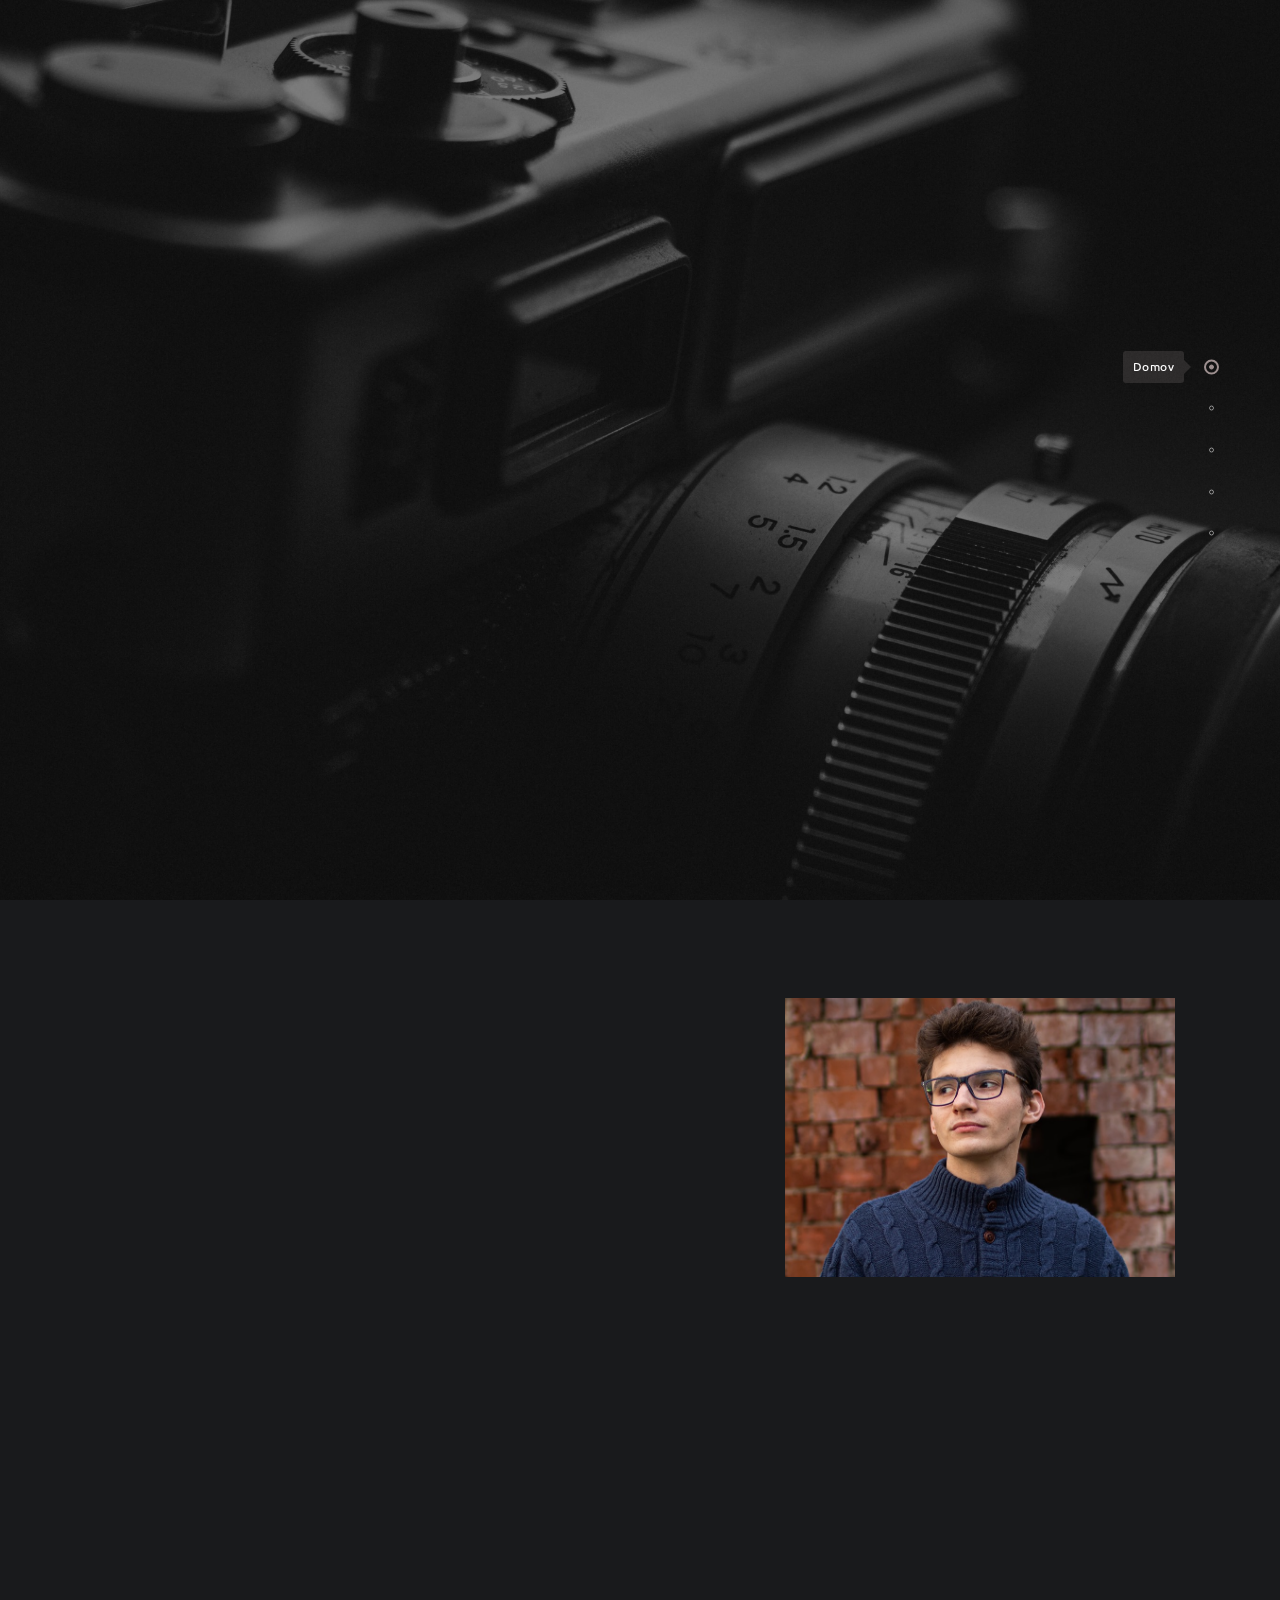
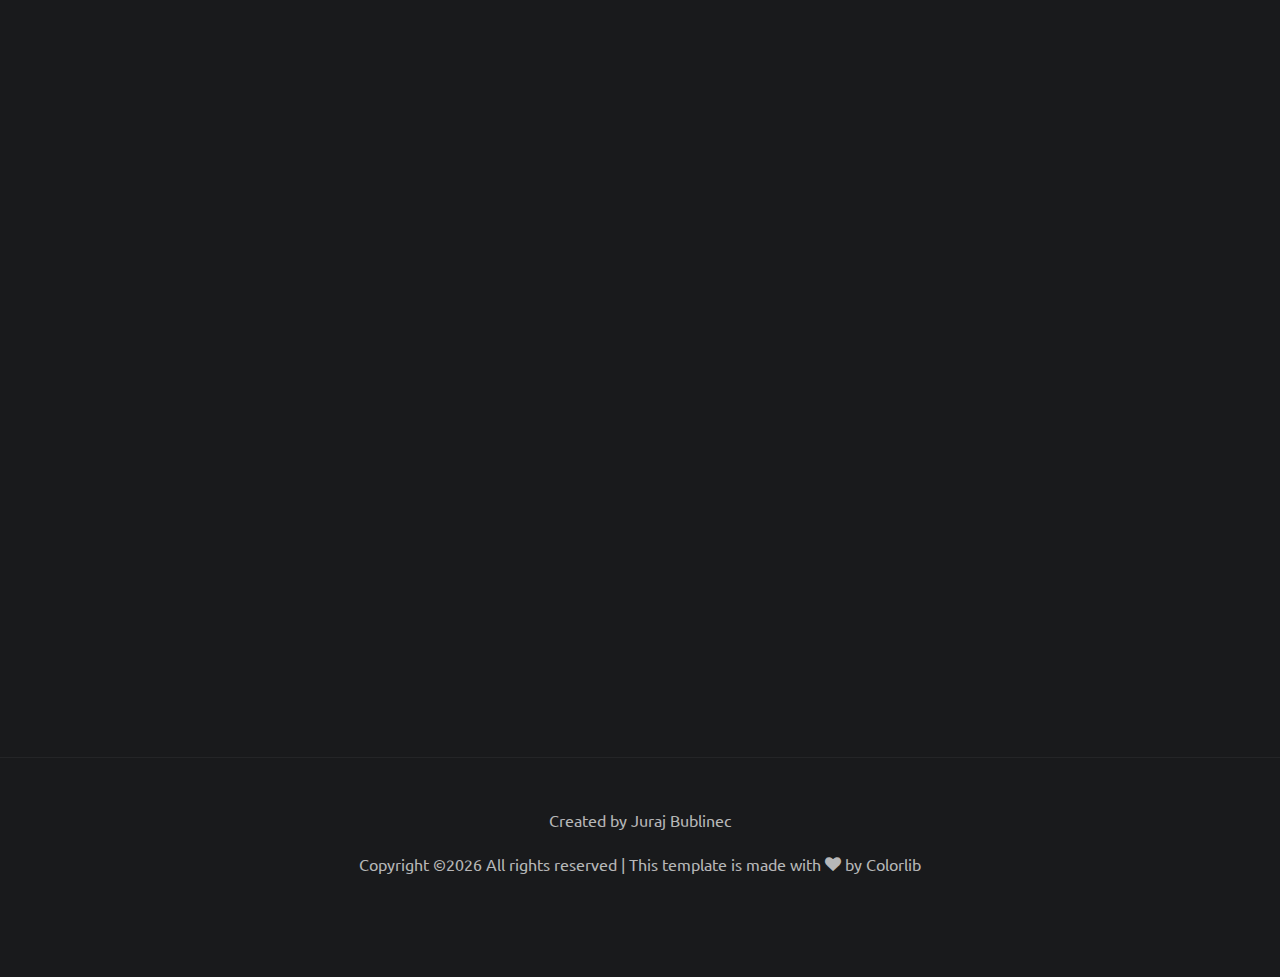
==== commit ce090ba6: "Add recommendations" ====
--- a/index.html
+++ b/index.html
@@ -99,16 +99,11 @@
 					<div class="heading-section ftco-animate">
 						<h2 class="mb-4">O mne...<br></h2>
 						<p>
-							Volám sa Dominik Konrád mám 19 rokov pochádzam zo Zvolena.
-							Fotoaparát som si kúpil keď som mal 17 rokov za ťažko zarobené peniaze na brigáde. 
-							Pôvodný plán bol, že si kúpim niečo na fotenie keď budem cestovať alebo na dovolenky. 
-							Ale tento nástroj mi prirástol k srdcu. Milujem keď môžem zachytávať jedinečné momenty, ktoré sa už nikdy v živote nezopakujú. 
-							Fotenie ako profesionál bolo len víziou. Rozhodol som sa a idem si za svojím snom. 
-							Snažím sa svoju robotu robiť viac ako na sto percent.
+							Volám sa Dominik Konrád, mám 19 rokov a pochádzam zo Zvolena. Fotoaparát som si kúpil ,keď som mal 17 rokov ,za ťažko zarobené peniaze na brigáde. Pôvodný plán bol, že si kúpim niečo na fotenie, keď budem cestovať alebo na dovolenky. Ale tento nástroj mi prirástol k srdcu. Milujem, keď môžem zachytávať jedinečné momenty, ktoré sa už nikdy v živote nezopakujú. Fotenie ako profesionál bolo len víziou. Rozhodol som sa a idem si za svojím snom. Snažím sa svoju prácu robiť viac ako na sto percent.
 						</p>
 
 						<p class="pt-4">
-							Dúfam, že sa vám moja tvorba bude páčiť ak by ste mali záujem o spoluprácu určite ma 
+							Dúfam, že sa vám moja tvorba bude páčiť, ak by ste mali záujem o spoluprácu, určite ma.
 							<a data-scroll="contact" href="#contact" class="dot">
 								<strong>kontaktujte.</strong>
 							</a>
@@ -214,8 +209,42 @@
 								<div class="text">
 								<p class="mb-5 pl-4 line">Odporucame. Odporucame. Odporucame. Odporucame. Odporucame. Odporucame. Odporucame.</p>
 								<div class="pl-5">
-									<p class="name">Adam a Beba</p>
+									<p class="name">Peter a Veronika</p>
 									<span class="position">Mladomanželia</span>
+								</div>
+								</div>
+							</div>
+						</div>
+
+						<div class="item">
+							<div class="testimony-wrap p-4 pb-5">
+								<div class="user-img mb-4" style="background-image: url(images/design/recenzie-2.jpg)">
+								<span class="quote d-flex align-items-center justify-content-center">
+									<i class="icon-quote-left"></i>
+								</span>
+								</div>
+								<div class="text">
+								<p class="mb-5 pl-4 line">Samotné fotenie bolo pre mňa veľmi príjemné, rýchle a efektívne. Veľmi teda cením prístup fotografa. Hotové upravené fotky som dostala naozaj skoro, čo tiež hodnotím veľmi pozitívne.</p>
+								<div class="pl-5">
+									<p class="name">Alexandra Ružičková</p>
+									<span class="position">Fotenie na oznamko</span>
+								</div>
+								</div>
+							</div>
+						</div>
+
+						<div class="item">
+							<div class="testimony-wrap p-4 pb-5">
+								<div class="user-img mb-4" style="background-image: url(images/design/recenzie-4.jpg)">
+								<span class="quote d-flex align-items-center justify-content-center">
+									<i class="icon-quote-left"></i>
+								</span>
+								</div>
+								<div class="text">
+								<p class="mb-5 pl-4 line">Šikovný fotograf s kvalitnou technikou a výborným spracovaním fotografií. Rýchle dohodnutie sa na termíne, ústretovosť, ochota, kvalita. Pre spokojnosť zákazníka urobí maximum, expresné dodanie fotografií a taktiež veľmi príjemné a profesionálne jednanie. Jednoznačne odporúčam.</p>
+								<div class="pl-5">
+									<p class="name">Stanislav Hanes</p>
+									<span class="position">Fotenie na oznamko</span>
 								</div>
 								</div>
 							</div>
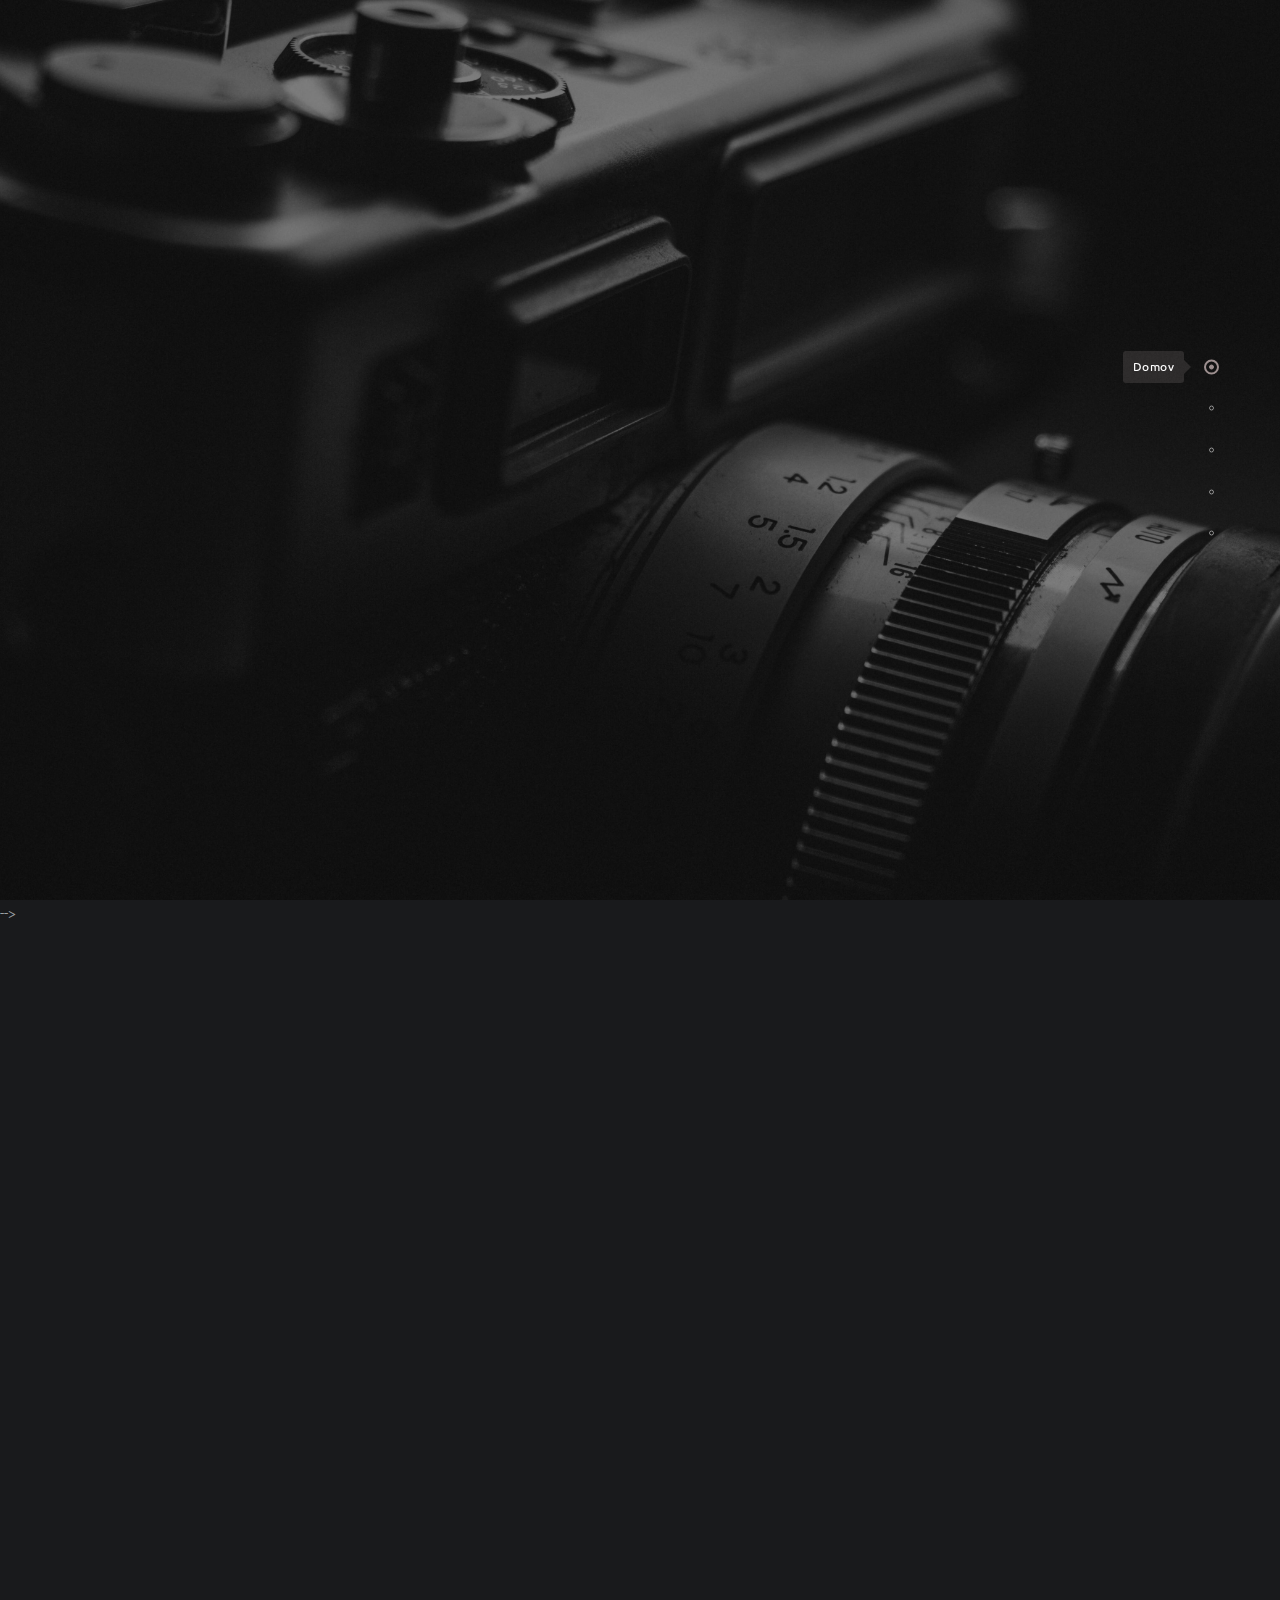
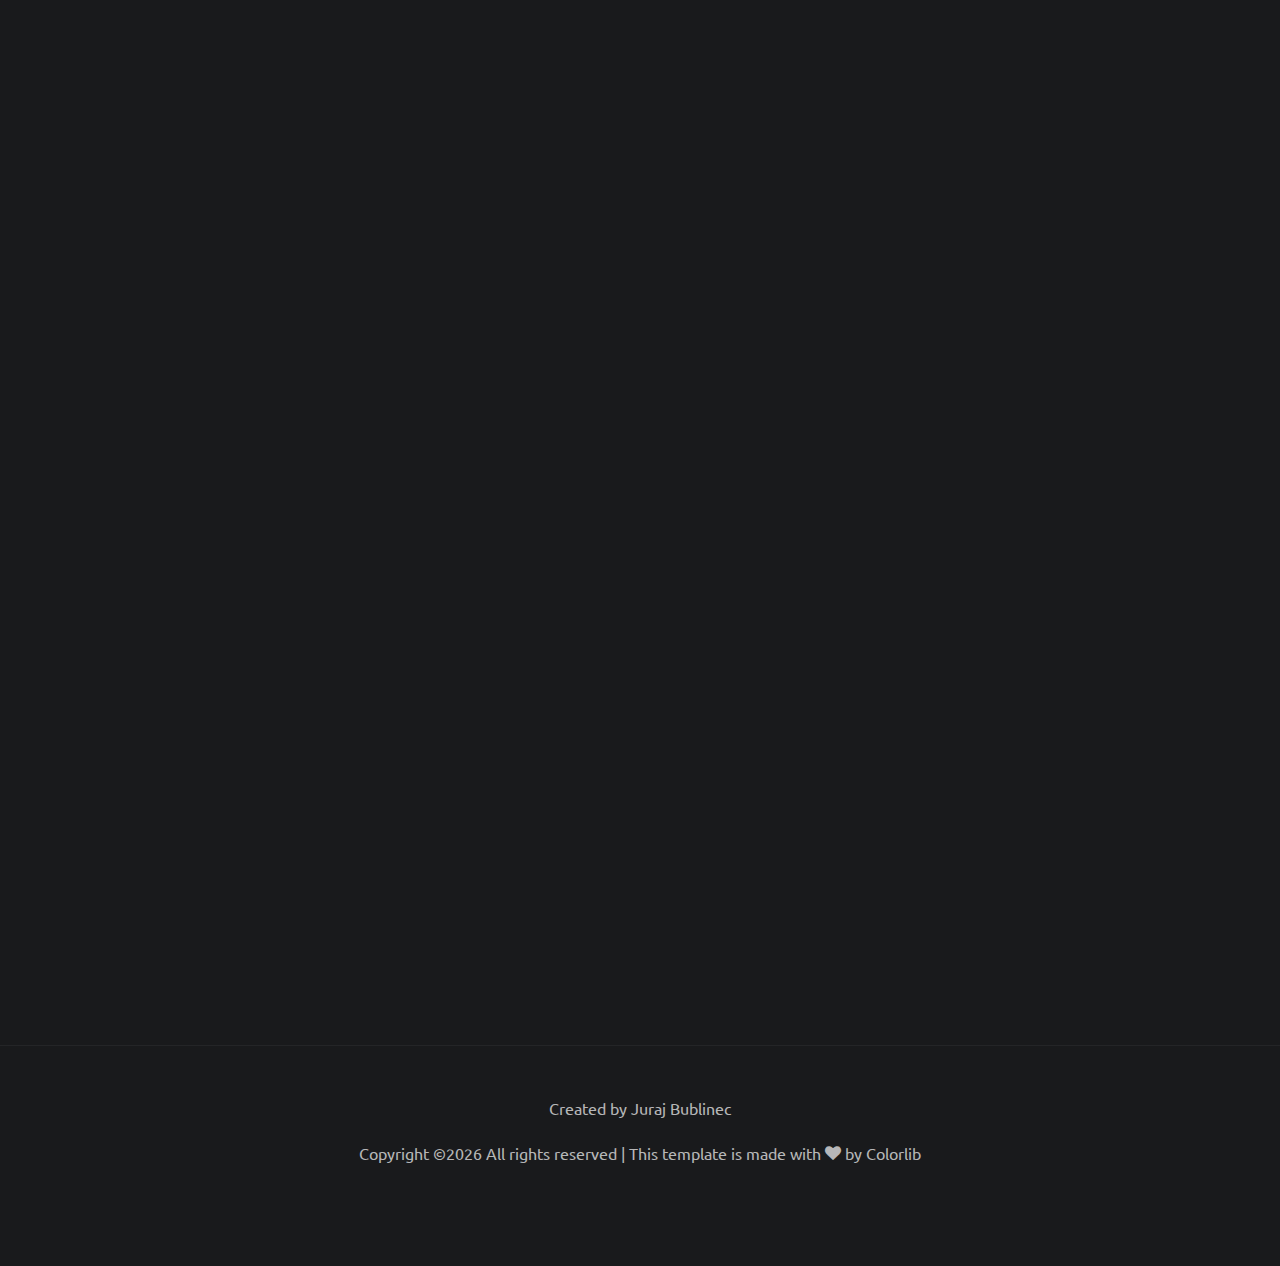
==== commit 9f2c7257: "feat: new albums" ====
--- a/index.html
+++ b/index.html
@@ -92,7 +92,7 @@
 	<!-- End Home Section -->
 
 	<!-- Start About Me Section -->
-	<section class="ftco-about img ftco-section" id="about" style="padding-top: 7em;">
+	<!-- <section class="ftco-about img ftco-section" id="about" style="padding-top: 7em;">
 		<div class="container">
 			<div class="row d-flex no-gutters">
 				<div class="col-md-7 col-lg-7 pl-md-5">
@@ -119,14 +119,14 @@
 				</div>
 			</div>
 		</div>
-	</section>
+	</section> -->
 	<!-- End About Me Section -->
 
 
 
 
 
-	<!-- Start Testimonials Section -->
+	<!-- Start Ablums  Section -->
 	<section id="work" class="ftco-section">
 		<div class="container">
 		<div class="row justify-content-center">
@@ -143,7 +143,7 @@
 	<div class="row no-gutters">
 
 		<div class="col-md-4 ftco-animate">
-		<a href="svadby.html" target="_blank">
+		<a href="albumy/svadby.html" target="_blank">
 			<div class="model img d-flex align-items-end" style="background-image: url(images/albums/svadby/10.jpg); background-position: 38% !important;">
 				<div class="desc w-100 px-4">
 					<div class="text w-100 mb-3">
@@ -154,35 +154,89 @@
 			</div>
 		</a>
 		</div>
+
 		<div class="col-md-4 ftco-animate">
-		<a href="oznamka.html" target="_blank">
-			<div class="model img d-flex align-items-end" style="background-image: url(images/albums/oznamka/1.jpg); background-position: bottom !important;">
+		<a href="albumy/birmovky.html" target="_blank">
+			<div class="model img d-flex align-items-end" style="background-image: url(images/albums/birmovky/2.jpg); background-position: bottom !important;">
 				<div class="desc w-100 px-4">
 					<div class="text w-100 mb-3">
 						<span>Album</span>
-						<h2>Oznamká</h2>
+						<h2>Birmovky</h2>
 					</div>
 				</div>
 			</div>
 		</a>
 		</div>
+
 		<div class="col-md-4 ftco-animate">
-		<a href="umelecke_fotky.html" target="_blank">
-			<div class="model img d-flex align-items-end" style="background-image: url(images/albums/umelecke_fotky/1.jpg);  background-position: bottom !important;">
-				<div class="desc w-100 px-4">
-					<div class="text w-100 mb-3">
-						<span>Album</span>
-						<h2>Umelecké fotky</h2>
-					</div>
-				</div>
-			</div>
-		</a>
-		</div>
-
+			<a href="albumy/prijimanie.html" target="_blank">
+				<div class="model img d-flex align-items-end" style="background-image: url(images/albums/prijimanie/2.jpg); background-position: bottom !important;">
+					<div class="desc w-100 px-4">
+						<div class="text w-100 mb-3">
+							<span>Album</span>
+							<h2>Prvé sväté prijímanie</h2>
+						</div>
+					</div>
+				</div>
+			</a>
+			</div>
+
+		<div class="col-md-3 ftco-animate">
+			<a href="albumy/produkty.html" target="_blank">
+				<div class="model img d-flex align-items-end" style="background-image: url(images/albums/produkty/4.jpg); background-position: bottom !important;">
+					<div class="desc w-100 px-4">
+						<div class="text w-100 mb-3">
+							<span>Album</span>
+							<h2>Produkty</h2>
+						</div>
+					</div>
+				</div>
+			</a>
+		</div>
+
+		<div class="col-md-3 ftco-animate">
+			<a href="albumy/akcie.html" target="_blank">
+				<div class="model img d-flex align-items-end" style="background-image: url(images/albums/akcie/8.jpg); background-position: bottom !important;">
+					<div class="desc w-100 px-4">
+						<div class="text w-100 mb-3">
+							<span>Album</span>
+							<h2>Akcie</h2>
+						</div>
+					</div>
+				</div>
+			</a>
+		</div>
+			
+			<div class="col-md-3 ftco-animate">
+				<a href="albumy/instagram.html" target="_blank">
+					<div class="model img d-flex align-items-end" style="background-image: url(images/albums/instagram/1.jpg);  background-position: bottom !important;">
+						<div class="desc w-100 px-4">
+							<div class="text w-100 mb-3">
+								<span>Album</span>
+								<h2>Instagram</h2>
+							</div>
+						</div>
+					</div>
+				</a>
+			</div>
+
+		<div class="col-md-3 ftco-animate">
+			<a href="albumy/oznamka.html" target="_blank">
+				<div class="model img d-flex align-items-end" style="background-image: url(images/albums/oznamka/1.jpg); background-position: bottom !important;">
+					<div class="desc w-100 px-4">
+						<div class="text w-100 mb-3">
+							<span>Album</span>
+							<h2>Oznamká</h2>
+						</div>
+					</div>
+				</div>
+			</a>
+		</div>
+			
 	</div>
 	</div> 
 	</section>
-	<!-- End Project Section -->
+	<!-- End Ablums Section -->
 
 
 	<!-- Start References Section -->
@@ -201,13 +255,14 @@
 
 						<div class="item">
 							<div class="testimony-wrap p-4 pb-5">
-								<div class="user-img mb-4" style="background-image: url(images/design/recenzie-1.jpg)">
+								<div class="user-img mb-4" style="background-image: url(images/design/recenzie-3.jpg)">
 								<span class="quote d-flex align-items-center justify-content-center">
 									<i class="icon-quote-left"></i>
 								</span>
 								</div>
 								<div class="text">
-								<p class="mb-5 pl-4 line">Odporucame. Odporucame. Odporucame. Odporucame. Odporucame. Odporucame. Odporucame.</p>
+								<p class="mb-5 pl-4 line">Ďakujeme za krásne svadobné fotky,odporúčame všetkými 10timi 👌 Dominik je veľmi šikovný, prajeme veľa veľa spokojných klientov minimálne tak,ako sme boli my!
+								</p>
 								<div class="pl-5">
 									<p class="name">Peter a Veronika</p>
 									<span class="position">Mladomanželia</span>
@@ -373,13 +428,13 @@
 
 		<div class="col-md-3 d-flex ftco-animate">
 		<div class="align-self-stretch box text-center p-4">
-			<a target="_blank" href="tel://0950497557"> 
+			<a target="_blank" href="tel://+421950497557"> 
 				<div class="icon d-flex align-items-center justify-content-center">
 					<span class="icon-phone2"></span>
 				</div>
 				<div>
 					<h3 class="mb-4">Mobil</h3>
-					<p>0950 497 557</p>
+					<p>+421950 497 557</p>
 				</div>
 			</a>
 		</div>
--- a/css/style.css
+++ b/css/style.css
@@ -5,2942 +5,3839 @@
  * Licensed under MIT (https://github.com/twbs/bootstrap/blob/master/LICENSE)
  */
 :root {
-  --blue: #007bff;
-  --indigo: #6610f2;
-  --purple: #6f42c1;
-  --pink: #e83e8c;
-  --red: #dc3545;
-  --orange: #fd7e14;
-  --yellow: #ffc107;
-  --green: #28a745;
-  --teal: #20c997;
-  --cyan: #17a2b8;
-  --white: #fff;
-  --gray: #6c757d;
-  --gray-dark: #343a40;
-  --primary: #007bff;
-  --secondary: #6c757d;
-  --success: #28a745;
-  --info: #17a2b8;
-  --warning: #ffc107;
-  --danger: #dc3545;
-  --light: #f8f9fa;
-  --dark: #343a40;
-  --breakpoint-xs: 0;
-  --breakpoint-sm: 576px;
-  --breakpoint-md: 768px;
-  --breakpoint-lg: 992px;
-  --breakpoint-xl: 1200px;
-  --font-family-sans-serif: -apple-system, BlinkMacSystemFont, "Segoe UI", Roboto, "Helvetica Neue", Arial, "Noto Sans", sans-serif, "Apple Color Emoji", "Segoe UI Emoji", "Segoe UI Symbol", "Noto Color Emoji";
-  --font-family-monospace: SFMono-Regular, Menlo, Monaco, Consolas, "Liberation Mono", "Courier New", monospace; }
+    --blue: #007bff;
+    --indigo: #6610f2;
+    --purple: #6f42c1;
+    --pink: #e83e8c;
+    --red: #dc3545;
+    --orange: #fd7e14;
+    --yellow: #ffc107;
+    --green: #28a745;
+    --teal: #20c997;
+    --cyan: #17a2b8;
+    --white: #fff;
+    --gray: #6c757d;
+    --gray-dark: #343a40;
+    --primary: #007bff;
+    --secondary: #6c757d;
+    --success: #28a745;
+    --info: #17a2b8;
+    --warning: #ffc107;
+    --danger: #dc3545;
+    --light: #f8f9fa;
+    --dark: #343a40;
+    --breakpoint-xs: 0;
+    --breakpoint-sm: 576px;
+    --breakpoint-md: 768px;
+    --breakpoint-lg: 992px;
+    --breakpoint-xl: 1200px;
+    --font-family-sans-serif: -apple-system, BlinkMacSystemFont, 'Segoe UI', Roboto, 'Helvetica Neue', Arial,
+        'Noto Sans', sans-serif, 'Apple Color Emoji', 'Segoe UI Emoji', 'Segoe UI Symbol', 'Noto Color Emoji';
+    --font-family-monospace: SFMono-Regular, Menlo, Monaco, Consolas, 'Liberation Mono', 'Courier New', monospace;
+}
 
 *,
 *::before,
 *::after {
-  -webkit-box-sizing: border-box;
-  box-sizing: border-box; }
+    -webkit-box-sizing: border-box;
+    box-sizing: border-box;
+}
 
 html {
-  font-family: sans-serif;
-  line-height: 1.15;
-  -webkit-text-size-adjust: 100%;
-  -webkit-tap-highlight-color: rgba(0, 0, 0, 0); }
-
-article, aside, figcaption, figure, footer, header, hgroup, main, nav, section {
-  display: block; }
+    font-family: sans-serif;
+    line-height: 1.15;
+    -webkit-text-size-adjust: 100%;
+    -webkit-tap-highlight-color: rgba(0, 0, 0, 0);
+}
+
+article,
+aside,
+figcaption,
+figure,
+footer,
+header,
+hgroup,
+main,
+nav,
+section {
+    display: block;
+}
 
 body {
-  margin: 0;
-  font-family: -apple-system, BlinkMacSystemFont, "Segoe UI", Roboto, "Helvetica Neue", Arial, "Noto Sans", sans-serif, "Apple Color Emoji", "Segoe UI Emoji", "Segoe UI Symbol", "Noto Color Emoji";
-  font-size: 1rem;
-  font-weight: 400;
-  line-height: 1.5;
-  color: #212529;
-  text-align: left;
-  background-color: #fff; }
-
-[tabindex="-1"]:focus {
-  outline: 0 !important; }
+    margin: 0;
+    font-family: -apple-system, BlinkMacSystemFont, 'Segoe UI', Roboto, 'Helvetica Neue', Arial, 'Noto Sans', sans-serif,
+        'Apple Color Emoji', 'Segoe UI Emoji', 'Segoe UI Symbol', 'Noto Color Emoji';
+    font-size: 1rem;
+    font-weight: 400;
+    line-height: 1.5;
+    color: #212529;
+    text-align: left;
+    background-color: #fff;
+}
+
+[tabindex='-1']:focus {
+    outline: 0 !important;
+}
 
 hr {
-  -webkit-box-sizing: content-box;
-  box-sizing: content-box;
-  height: 0;
-  overflow: visible; }
-
-h1, h2, h3, h4, h5, h6 {
-  margin-top: 0;
-  margin-bottom: 0.5rem; }
+    -webkit-box-sizing: content-box;
+    box-sizing: content-box;
+    height: 0;
+    overflow: visible;
+}
+
+h1,
+h2,
+h3,
+h4,
+h5,
+h6 {
+    margin-top: 0;
+    margin-bottom: 0.5rem;
+}
 
 p {
-  margin-top: 0;
-  margin-bottom: 1rem; }
+    margin-top: 0;
+    margin-bottom: 1rem;
+}
 
 abbr[title],
 abbr[data-original-title] {
-  text-decoration: underline;
-  -webkit-text-decoration: underline dotted;
-  text-decoration: underline dotted;
-  cursor: help;
-  border-bottom: 0;
-  text-decoration-skip-ink: none; }
+    text-decoration: underline;
+    -webkit-text-decoration: underline dotted;
+    text-decoration: underline dotted;
+    cursor: help;
+    border-bottom: 0;
+    text-decoration-skip-ink: none;
+}
 
 address {
-  margin-bottom: 1rem;
-  font-style: normal;
-  line-height: inherit; }
+    margin-bottom: 1rem;
+    font-style: normal;
+    line-height: inherit;
+}
 
 ol,
 ul,
 dl {
-  margin-top: 0;
-  margin-bottom: 1rem; }
+    margin-top: 0;
+    margin-bottom: 1rem;
+}
 
 ol ol,
 ul ul,
 ol ul,
 ul ol {
-  margin-bottom: 0; }
+    margin-bottom: 0;
+}
 
 dt {
-  font-weight: 700; }
+    font-weight: 700;
+}
 
 dd {
-  margin-bottom: .5rem;
-  margin-left: 0; }
+    margin-bottom: 0.5rem;
+    margin-left: 0;
+}
 
 blockquote {
-  margin: 0 0 1rem; }
+    margin: 0 0 1rem;
+}
 
 b,
 strong {
-  font-weight: bolder; }
+    font-weight: bolder;
+}
 
 small {
-  font-size: 80%; }
+    font-size: 80%;
+}
 
 sub,
 sup {
-  position: relative;
-  font-size: 75%;
-  line-height: 0;
-  vertical-align: baseline; }
+    position: relative;
+    font-size: 75%;
+    line-height: 0;
+    vertical-align: baseline;
+}
 
 sub {
-  bottom: -.25em; }
+    bottom: -0.25em;
+}
 
 sup {
-  top: -.5em; }
+    top: -0.5em;
+}
 
 a {
-  color: #007bff;
-  text-decoration: none;
-  background-color: transparent; }
-  a:hover {
+    color: #007bff;
+    text-decoration: none;
+    background-color: transparent;
+}
+a:hover {
     color: #0056b3;
-    text-decoration: underline; }
+    text-decoration: underline;
+}
 
 a:not([href]):not([tabindex]) {
-  color: inherit;
-  text-decoration: none; }
-  a:not([href]):not([tabindex]):hover, a:not([href]):not([tabindex]):focus {
     color: inherit;
-    text-decoration: none; }
-  a:not([href]):not([tabindex]):focus {
-    outline: 0; }
+    text-decoration: none;
+}
+a:not([href]):not([tabindex]):hover,
+a:not([href]):not([tabindex]):focus {
+    color: inherit;
+    text-decoration: none;
+}
+a:not([href]):not([tabindex]):focus {
+    outline: 0;
+}
 
 pre,
 code,
 kbd,
 samp {
-  font-family: SFMono-Regular, Menlo, Monaco, Consolas, "Liberation Mono", "Courier New", monospace;
-  font-size: 1em; }
+    font-family: SFMono-Regular, Menlo, Monaco, Consolas, 'Liberation Mono', 'Courier New', monospace;
+    font-size: 1em;
+}
 
 pre {
-  margin-top: 0;
-  margin-bottom: 1rem;
-  overflow: auto; }
+    margin-top: 0;
+    margin-bottom: 1rem;
+    overflow: auto;
+}
 
 figure {
-  margin: 0 0 1rem; }
+    margin: 0 0 1rem;
+}
 
 img {
-  vertical-align: middle;
-  border-style: none; }
+    vertical-align: middle;
+    border-style: none;
+}
 
 svg {
-  overflow: hidden;
-  vertical-align: middle; }
+    overflow: hidden;
+    vertical-align: middle;
+}
 
 table {
-  border-collapse: collapse; }
+    border-collapse: collapse;
+}
 
 caption {
-  padding-top: 0.75rem;
-  padding-bottom: 0.75rem;
-  color: #6c757d;
-  text-align: left;
-  caption-side: bottom; }
+    padding-top: 0.75rem;
+    padding-bottom: 0.75rem;
+    color: #6c757d;
+    text-align: left;
+    caption-side: bottom;
+}
 
 th {
-  text-align: inherit; }
+    text-align: inherit;
+}
 
 label {
-  display: inline-block;
-  margin-bottom: 0.5rem; }
+    display: inline-block;
+    margin-bottom: 0.5rem;
+}
 
 button {
-  border-radius: 0; }
+    border-radius: 0;
+}
 
 button:focus {
-  outline: 1px dotted;
-  outline: 5px auto -webkit-focus-ring-color; }
+    outline: 1px dotted;
+    outline: 5px auto -webkit-focus-ring-color;
+}
 
 input,
 button,
 select,
 optgroup,
 textarea {
-  margin: 0;
-  font-family: inherit;
-  font-size: inherit;
-  line-height: inherit; }
+    margin: 0;
+    font-family: inherit;
+    font-size: inherit;
+    line-height: inherit;
+}
 
 button,
 input {
-  overflow: visible; }
+    overflow: visible;
+}
 
 button,
 select {
-  text-transform: none; }
+    text-transform: none;
+}
 
 select {
-  word-wrap: normal; }
+    word-wrap: normal;
+}
 
 button,
-[type="button"],
-[type="reset"],
-[type="submit"] {
-  -webkit-appearance: button; }
+[type='button'],
+[type='reset'],
+[type='submit'] {
+    -webkit-appearance: button;
+}
 
 button:not(:disabled),
-[type="button"]:not(:disabled),
-[type="reset"]:not(:disabled),
-[type="submit"]:not(:disabled) {
-  cursor: pointer; }
+[type='button']:not(:disabled),
+[type='reset']:not(:disabled),
+[type='submit']:not(:disabled) {
+    cursor: pointer;
+}
 
 button::-moz-focus-inner,
-[type="button"]::-moz-focus-inner,
-[type="reset"]::-moz-focus-inner,
-[type="submit"]::-moz-focus-inner {
-  padding: 0;
-  border-style: none; }
-
-input[type="radio"],
-input[type="checkbox"] {
-  -webkit-box-sizing: border-box;
-  box-sizing: border-box;
-  padding: 0; }
-
-input[type="date"],
-input[type="time"],
-input[type="datetime-local"],
-input[type="month"] {
-  -webkit-appearance: listbox; }
+[type='button']::-moz-focus-inner,
+[type='reset']::-moz-focus-inner,
+[type='submit']::-moz-focus-inner {
+    padding: 0;
+    border-style: none;
+}
+
+input[type='radio'],
+input[type='checkbox'] {
+    -webkit-box-sizing: border-box;
+    box-sizing: border-box;
+    padding: 0;
+}
+
+input[type='date'],
+input[type='time'],
+input[type='datetime-local'],
+input[type='month'] {
+    -webkit-appearance: listbox;
+}
 
 textarea {
-  overflow: auto;
-  resize: vertical; }
+    overflow: auto;
+    resize: vertical;
+}
 
 fieldset {
-  min-width: 0;
-  padding: 0;
-  margin: 0;
-  border: 0; }
+    min-width: 0;
+    padding: 0;
+    margin: 0;
+    border: 0;
+}
 
 legend {
-  display: block;
-  width: 100%;
-  max-width: 100%;
-  padding: 0;
-  margin-bottom: .5rem;
-  font-size: 1.5rem;
-  line-height: inherit;
-  color: inherit;
-  white-space: normal; }
+    display: block;
+    width: 100%;
+    max-width: 100%;
+    padding: 0;
+    margin-bottom: 0.5rem;
+    font-size: 1.5rem;
+    line-height: inherit;
+    color: inherit;
+    white-space: normal;
+}
 
 progress {
-  vertical-align: baseline; }
-
-[type="number"]::-webkit-inner-spin-button,
-[type="number"]::-webkit-outer-spin-button {
-  height: auto; }
-
-[type="search"] {
-  outline-offset: -2px;
-  -webkit-appearance: none; }
-
-[type="search"]::-webkit-search-decoration {
-  -webkit-appearance: none; }
+    vertical-align: baseline;
+}
+
+[type='number']::-webkit-inner-spin-button,
+[type='number']::-webkit-outer-spin-button {
+    height: auto;
+}
+
+[type='search'] {
+    outline-offset: -2px;
+    -webkit-appearance: none;
+}
+
+[type='search']::-webkit-search-decoration {
+    -webkit-appearance: none;
+}
 
 ::-webkit-file-upload-button {
-  font: inherit;
-  -webkit-appearance: button; }
+    font: inherit;
+    -webkit-appearance: button;
+}
 
 output {
-  display: inline-block; }
+    display: inline-block;
+}
 
 summary {
-  display: list-item;
-  cursor: pointer; }
+    display: list-item;
+    cursor: pointer;
+}
 
 template {
-  display: none; }
+    display: none;
+}
 
 [hidden] {
-  display: none !important; }
-
-h1, h2, h3, h4, h5, h6,
-.h1, .h2, .h3, .h4, .h5, .h6 {
-  margin-bottom: 0.5rem;
-  font-weight: 500;
-  line-height: 1.2; }
-
-h1, .h1 {
-  font-size: 2.5rem; }
-
-h2, .h2 {
-  font-size: 2rem; }
-
-h3, .h3 {
-  font-size: 1.75rem; }
-
-h4, .h4 {
-  font-size: 1.5rem; }
-
-h5, .h5 {
-  font-size: 1.25rem; }
-
-h6, .h6 {
-  font-size: 1rem; }
+    display: none !important;
+}
+
+h1,
+h2,
+h3,
+h4,
+h5,
+h6,
+.h1,
+.h2,
+.h3,
+.h4,
+.h5,
+.h6 {
+    margin-bottom: 0.5rem;
+    font-weight: 500;
+    line-height: 1.2;
+}
+
+h1,
+.h1 {
+    font-size: 2.5rem;
+}
+
+h2,
+.h2 {
+    font-size: 2rem;
+}
+
+h3,
+.h3 {
+    font-size: 1.75rem;
+}
+
+h4,
+.h4 {
+    font-size: 1.5rem;
+}
+
+h5,
+.h5 {
+    font-size: 1.25rem;
+}
+
+h6,
+.h6 {
+    font-size: 1rem;
+}
 
 .lead {
-  font-size: 1.25rem;
-  font-weight: 300; }
+    font-size: 1.25rem;
+    font-weight: 300;
+}
 
 .display-1 {
-  font-size: 6rem;
-  font-weight: 300;
-  line-height: 1.2; }
+    font-size: 6rem;
+    font-weight: 300;
+    line-height: 1.2;
+}
 
 .display-2 {
-  font-size: 5.5rem;
-  font-weight: 300;
-  line-height: 1.2; }
+    font-size: 5.5rem;
+    font-weight: 300;
+    line-height: 1.2;
+}
 
 .display-3 {
-  font-size: 4.5rem;
-  font-weight: 300;
-  line-height: 1.2; }
+    font-size: 4.5rem;
+    font-weight: 300;
+    line-height: 1.2;
+}
 
 .display-4 {
-  font-size: 3.5rem;
-  font-weight: 300;
-  line-height: 1.2; }
+    font-size: 3.5rem;
+    font-weight: 300;
+    line-height: 1.2;
+}
 
 hr {
-  margin-top: 1rem;
-  margin-bottom: 1rem;
-  border: 0;
-  border-top: 1px solid rgba(0, 0, 0, 0.1); }
+    margin-top: 1rem;
+    margin-bottom: 1rem;
+    border: 0;
+    border-top: 1px solid rgba(0, 0, 0, 0.1);
+}
 
 small,
 .small {
-  font-size: 80%;
-  font-weight: 400; }
+    font-size: 80%;
+    font-weight: 400;
+}
 
 mark,
 .mark {
-  padding: 0.2em;
-  background-color: #fcf8e3; }
+    padding: 0.2em;
+    background-color: #fcf8e3;
+}
 
 .list-unstyled {
-  padding-left: 0;
-  list-style: none; }
+    padding-left: 0;
+    list-style: none;
+}
 
 .list-inline {
-  padding-left: 0;
-  list-style: none; }
+    padding-left: 0;
+    list-style: none;
+}
 
 .list-inline-item {
-  display: inline-block; }
-  .list-inline-item:not(:last-child) {
-    margin-right: 0.5rem; }
+    display: inline-block;
+}
+.list-inline-item:not(:last-child) {
+    margin-right: 0.5rem;
+}
 
 .initialism {
-  font-size: 90%;
-  text-transform: uppercase; }
+    font-size: 90%;
+    text-transform: uppercase;
+}
 
 .blockquote {
-  margin-bottom: 1rem;
-  font-size: 1.25rem; }
+    margin-bottom: 1rem;
+    font-size: 1.25rem;
+}
 
 .blockquote-footer {
-  display: block;
-  font-size: 80%;
-  color: #6c757d; }
-  .blockquote-footer::before {
-    content: "\2014\00A0"; }
+    display: block;
+    font-size: 80%;
+    color: #6c757d;
+}
+.blockquote-footer::before {
+    content: '\2014\00A0';
+}
 
 .img-fluid {
-  max-width: 100%;
-  height: auto; }
+    max-width: 100%;
+    height: auto;
+}
 
 .img-thumbnail {
-  padding: 0.25rem;
-  background-color: #fff;
-  border: 1px solid #dee2e6;
-  border-radius: 0.25rem;
-  max-width: 100%;
-  height: auto; }
+    padding: 0.25rem;
+    background-color: #fff;
+    border: 1px solid #dee2e6;
+    border-radius: 0.25rem;
+    max-width: 100%;
+    height: auto;
+}
 
 .figure {
-  display: inline-block; }
+    display: inline-block;
+}
 
 .figure-img {
-  margin-bottom: 0.5rem;
-  line-height: 1; }
+    margin-bottom: 0.5rem;
+    line-height: 1;
+}
 
 .figure-caption {
-  font-size: 90%;
-  color: #6c757d; }
+    font-size: 90%;
+    color: #6c757d;
+}
 
 code {
-  font-size: 87.5%;
-  color: #e83e8c;
-  word-break: break-word; }
-  a > code {
-    color: inherit; }
+    font-size: 87.5%;
+    color: #e83e8c;
+    word-break: break-word;
+}
+a > code {
+    color: inherit;
+}
 
 kbd {
-  padding: 0.2rem 0.4rem;
-  font-size: 87.5%;
-  color: #fff;
-  background-color: #212529;
-  border-radius: 0.2rem; }
-  kbd kbd {
+    padding: 0.2rem 0.4rem;
+    font-size: 87.5%;
+    color: #fff;
+    background-color: #212529;
+    border-radius: 0.2rem;
+}
+kbd kbd {
     padding: 0;
     font-size: 100%;
-    font-weight: 700; }
+    font-weight: 700;
+}
 
 pre {
-  display: block;
-  font-size: 87.5%;
-  color: #212529; }
-  pre code {
+    display: block;
+    font-size: 87.5%;
+    color: #212529;
+}
+pre code {
     font-size: inherit;
     color: inherit;
-    word-break: normal; }
+    word-break: normal;
+}
 
 .pre-scrollable {
-  max-height: 340px;
-  overflow-y: scroll; }
+    max-height: 340px;
+    overflow-y: scroll;
+}
 
 .container {
-  width: 100%;
-  padding-right: 15px;
-  padding-left: 15px;
-  margin-right: auto;
-  margin-left: auto; }
-  @media (min-width: 576px) {
+    width: 100%;
+    padding-right: 15px;
+    padding-left: 15px;
+    margin-right: auto;
+    margin-left: auto;
+}
+@media (min-width: 576px) {
     .container {
-      max-width: 540px; } }
-  @media (min-width: 768px) {
+        max-width: 540px;
+    }
+}
+@media (min-width: 768px) {
     .container {
-      max-width: 720px; } }
-  @media (min-width: 992px) {
+        max-width: 720px;
+    }
+}
+@media (min-width: 992px) {
     .container {
-      max-width: 960px; } }
-  @media (min-width: 1200px) {
+        max-width: 960px;
+    }
+}
+@media (min-width: 1200px) {
     .container {
-      max-width: 1140px; } }
+        max-width: 1140px;
+    }
+}
 
 .container-fluid {
-  width: 100%;
-  padding-right: 15px;
-  padding-left: 15px;
-  margin-right: auto;
-  margin-left: auto; }
+    width: 100%;
+    padding-right: 15px;
+    padding-left: 15px;
+    margin-right: auto;
+    margin-left: auto;
+}
 
 .row {
-  display: -webkit-box;
-  display: -ms-flexbox;
-  display: flex;
-  -ms-flex-wrap: wrap;
-  flex-wrap: wrap;
-  margin-right: -15px;
-  margin-left: -15px; }
+    display: -webkit-box;
+    display: -ms-flexbox;
+    display: flex;
+    -ms-flex-wrap: wrap;
+    flex-wrap: wrap;
+    margin-right: -15px;
+    margin-left: -15px;
+}
 
 .no-gutters {
-  margin-right: 0;
-  margin-left: 0; }
-  .no-gutters > .col,
-  .no-gutters > [class*="col-"] {
+    margin-right: 0;
+    margin-left: 0;
+}
+.no-gutters > .col,
+.no-gutters > [class*='col-'] {
     padding-right: 0;
-    padding-left: 0; }
-
-.col-1, .col-2, .col-3, .col-4, .col-5, .col-6, .col-7, .col-8, .col-9, .col-10, .col-11, .col-12, .col,
-.col-auto, .col-sm-1, .col-sm-2, .col-sm-3, .col-sm-4, .col-sm-5, .col-sm-6, .col-sm-7, .col-sm-8, .col-sm-9, .col-sm-10, .col-sm-11, .col-sm-12, .col-sm,
-.col-sm-auto, .col-md-1, .col-md-2, .col-md-3, .col-md-4, .col-md-5, .col-md-6, .col-md-7, .col-md-8, .col-md-9, .col-md-10, .col-md-11, .col-md-12, .col-md,
-.col-md-auto, .col-lg-1, .col-lg-2, .col-lg-3, .col-lg-4, .col-lg-5, .col-lg-6, .col-lg-7, .col-lg-8, .col-lg-9, .col-lg-10, .col-lg-11, .col-lg-12, .col-lg,
-.col-lg-auto, .col-xl-1, .col-xl-2, .col-xl-3, .col-xl-4, .col-xl-5, .col-xl-6, .col-xl-7, .col-xl-8, .col-xl-9, .col-xl-10, .col-xl-11, .col-xl-12, .col-xl,
+    padding-left: 0;
+}
+
+.col-1,
+.col-2,
+.col-3,
+.col-4,
+.col-5,
+.col-6,
+.col-7,
+.col-8,
+.col-9,
+.col-10,
+.col-11,
+.col-12,
+.col,
+.col-auto,
+.col-sm-1,
+.col-sm-2,
+.col-sm-3,
+.col-sm-4,
+.col-sm-5,
+.col-sm-6,
+.col-sm-7,
+.col-sm-8,
+.col-sm-9,
+.col-sm-10,
+.col-sm-11,
+.col-sm-12,
+.col-sm,
+.col-sm-auto,
+.col-md-1,
+.col-md-2,
+.col-md-3,
+.col-md-4,
+.col-md-5,
+.col-md-6,
+.col-md-7,
+.col-md-8,
+.col-md-9,
+.col-md-10,
+.col-md-11,
+.col-md-12,
+.col-md,
+.col-md-auto,
+.col-lg-1,
+.col-lg-2,
+.col-lg-3,
+.col-lg-4,
+.col-lg-5,
+.col-lg-6,
+.col-lg-7,
+.col-lg-8,
+.col-lg-9,
+.col-lg-10,
+.col-lg-11,
+.col-lg-12,
+.col-lg,
+.col-lg-auto,
+.col-xl-1,
+.col-xl-2,
+.col-xl-3,
+.col-xl-4,
+.col-xl-5,
+.col-xl-6,
+.col-xl-7,
+.col-xl-8,
+.col-xl-9,
+.col-xl-10,
+.col-xl-11,
+.col-xl-12,
+.col-xl,
 .col-xl-auto {
-  position: relative;
-  width: 100%;
-  padding-right: 15px;
-  padding-left: 15px; }
+    position: relative;
+    width: 100%;
+    padding-right: 15px;
+    padding-left: 15px;
+}
 
 .col {
-  -ms-flex-preferred-size: 0;
-  flex-basis: 0;
-  -webkit-box-flex: 1;
-  -ms-flex-positive: 1;
-  flex-grow: 1;
-  max-width: 100%; }
-
-.col-auto {
-  -webkit-box-flex: 0;
-  -ms-flex: 0 0 auto;
-  flex: 0 0 auto;
-  width: auto;
-  max-width: 100%; }
-
-.col-1 {
-  -webkit-box-flex: 0;
-  -ms-flex: 0 0 8.33333%;
-  flex: 0 0 8.33333%;
-  max-width: 8.33333%; }
-
-.col-2 {
-  -webkit-box-flex: 0;
-  -ms-flex: 0 0 16.66667%;
-  flex: 0 0 16.66667%;
-  max-width: 16.66667%; }
-
-.col-3 {
-  -webkit-box-flex: 0;
-  -ms-flex: 0 0 25%;
-  flex: 0 0 25%;
-  max-width: 25%; }
-
-.col-4 {
-  -webkit-box-flex: 0;
-  -ms-flex: 0 0 33.33333%;
-  flex: 0 0 33.33333%;
-  max-width: 33.33333%; }
-
-.col-5 {
-  -webkit-box-flex: 0;
-  -ms-flex: 0 0 41.66667%;
-  flex: 0 0 41.66667%;
-  max-width: 41.66667%; }
-
-.col-6 {
-  -webkit-box-flex: 0;
-  -ms-flex: 0 0 50%;
-  flex: 0 0 50%;
-  max-width: 50%; }
-
-.col-7 {
-  -webkit-box-flex: 0;
-  -ms-flex: 0 0 58.33333%;
-  flex: 0 0 58.33333%;
-  max-width: 58.33333%; }
-
-.col-8 {
-  -webkit-box-flex: 0;
-  -ms-flex: 0 0 66.66667%;
-  flex: 0 0 66.66667%;
-  max-width: 66.66667%; }
-
-.col-9 {
-  -webkit-box-flex: 0;
-  -ms-flex: 0 0 75%;
-  flex: 0 0 75%;
-  max-width: 75%; }
-
-.col-10 {
-  -webkit-box-flex: 0;
-  -ms-flex: 0 0 83.33333%;
-  flex: 0 0 83.33333%;
-  max-width: 83.33333%; }
-
-.col-11 {
-  -webkit-box-flex: 0;
-  -ms-flex: 0 0 91.66667%;
-  flex: 0 0 91.66667%;
-  max-width: 91.66667%; }
-
-.col-12 {
-  -webkit-box-flex: 0;
-  -ms-flex: 0 0 100%;
-  flex: 0 0 100%;
-  max-width: 100%; }
-
-.order-first {
-  -webkit-box-ordinal-group: 0;
-  -ms-flex-order: -1;
-  order: -1; }
-
-.order-last {
-  -webkit-box-ordinal-group: 14;
-  -ms-flex-order: 13;
-  order: 13; }
-
-.order-0 {
-  -webkit-box-ordinal-group: 1;
-  -ms-flex-order: 0;
-  order: 0; }
-
-.order-1 {
-  -webkit-box-ordinal-group: 2;
-  -ms-flex-order: 1;
-  order: 1; }
-
-.order-2 {
-  -webkit-box-ordinal-group: 3;
-  -ms-flex-order: 2;
-  order: 2; }
-
-.order-3 {
-  -webkit-box-ordinal-group: 4;
-  -ms-flex-order: 3;
-  order: 3; }
-
-.order-4 {
-  -webkit-box-ordinal-group: 5;
-  -ms-flex-order: 4;
-  order: 4; }
-
-.order-5 {
-  -webkit-box-ordinal-group: 6;
-  -ms-flex-order: 5;
-  order: 5; }
-
-.order-6 {
-  -webkit-box-ordinal-group: 7;
-  -ms-flex-order: 6;
-  order: 6; }
-
-.order-7 {
-  -webkit-box-ordinal-group: 8;
-  -ms-flex-order: 7;
-  order: 7; }
-
-.order-8 {
-  -webkit-box-ordinal-group: 9;
-  -ms-flex-order: 8;
-  order: 8; }
-
-.order-9 {
-  -webkit-box-ordinal-group: 10;
-  -ms-flex-order: 9;
-  order: 9; }
-
-.order-10 {
-  -webkit-box-ordinal-group: 11;
-  -ms-flex-order: 10;
-  order: 10; }
-
-.order-11 {
-  -webkit-box-ordinal-group: 12;
-  -ms-flex-order: 11;
-  order: 11; }
-
-.order-12 {
-  -webkit-box-ordinal-group: 13;
-  -ms-flex-order: 12;
-  order: 12; }
-
-.offset-1 {
-  margin-left: 8.33333%; }
-
-.offset-2 {
-  margin-left: 16.66667%; }
-
-.offset-3 {
-  margin-left: 25%; }
-
-.offset-4 {
-  margin-left: 33.33333%; }
-
-.offset-5 {
-  margin-left: 41.66667%; }
-
-.offset-6 {
-  margin-left: 50%; }
-
-.offset-7 {
-  margin-left: 58.33333%; }
-
-.offset-8 {
-  margin-left: 66.66667%; }
-
-.offset-9 {
-  margin-left: 75%; }
-
-.offset-10 {
-  margin-left: 83.33333%; }
-
-.offset-11 {
-  margin-left: 91.66667%; }
-
-@media (min-width: 576px) {
-  .col-sm {
     -ms-flex-preferred-size: 0;
     flex-basis: 0;
     -webkit-box-flex: 1;
     -ms-flex-positive: 1;
     flex-grow: 1;
-    max-width: 100%; }
-  .col-sm-auto {
+    max-width: 100%;
+}
+
+.col-auto {
     -webkit-box-flex: 0;
     -ms-flex: 0 0 auto;
     flex: 0 0 auto;
     width: auto;
-    max-width: 100%; }
-  .col-sm-1 {
+    max-width: 100%;
+}
+
+.col-1 {
     -webkit-box-flex: 0;
     -ms-flex: 0 0 8.33333%;
     flex: 0 0 8.33333%;
-    max-width: 8.33333%; }
-  .col-sm-2 {
+    max-width: 8.33333%;
+}
+
+.col-2 {
     -webkit-box-flex: 0;
     -ms-flex: 0 0 16.66667%;
     flex: 0 0 16.66667%;
-    max-width: 16.66667%; }
-  .col-sm-3 {
+    max-width: 16.66667%;
+}
+
+.col-3 {
     -webkit-box-flex: 0;
     -ms-flex: 0 0 25%;
     flex: 0 0 25%;
-    max-width: 25%; }
-  .col-sm-4 {
+    max-width: 25%;
+}
+
+.col-4 {
     -webkit-box-flex: 0;
     -ms-flex: 0 0 33.33333%;
     flex: 0 0 33.33333%;
-    max-width: 33.33333%; }
-  .col-sm-5 {
+    max-width: 33.33333%;
+}
+
+.col-5 {
     -webkit-box-flex: 0;
     -ms-flex: 0 0 41.66667%;
     flex: 0 0 41.66667%;
-    max-width: 41.66667%; }
-  .col-sm-6 {
+    max-width: 41.66667%;
+}
+
+.col-6 {
     -webkit-box-flex: 0;
     -ms-flex: 0 0 50%;
     flex: 0 0 50%;
-    max-width: 50%; }
-  .col-sm-7 {
+    max-width: 50%;
+}
+
+.col-7 {
     -webkit-box-flex: 0;
     -ms-flex: 0 0 58.33333%;
     flex: 0 0 58.33333%;
-    max-width: 58.33333%; }
-  .col-sm-8 {
+    max-width: 58.33333%;
+}
+
+.col-8 {
     -webkit-box-flex: 0;
     -ms-flex: 0 0 66.66667%;
     flex: 0 0 66.66667%;
-    max-width: 66.66667%; }
-  .col-sm-9 {
+    max-width: 66.66667%;
+}
+
+.col-9 {
     -webkit-box-flex: 0;
     -ms-flex: 0 0 75%;
     flex: 0 0 75%;
-    max-width: 75%; }
-  .col-sm-10 {
+    max-width: 75%;
+}
+
+.col-10 {
     -webkit-box-flex: 0;
     -ms-flex: 0 0 83.33333%;
     flex: 0 0 83.33333%;
-    max-width: 83.33333%; }
-  .col-sm-11 {
+    max-width: 83.33333%;
+}
+
+.col-11 {
     -webkit-box-flex: 0;
     -ms-flex: 0 0 91.66667%;
     flex: 0 0 91.66667%;
-    max-width: 91.66667%; }
-  .col-sm-12 {
+    max-width: 91.66667%;
+}
+
+.col-12 {
     -webkit-box-flex: 0;
     -ms-flex: 0 0 100%;
     flex: 0 0 100%;
-    max-width: 100%; }
-  .order-sm-first {
+    max-width: 100%;
+}
+
+.order-first {
     -webkit-box-ordinal-group: 0;
     -ms-flex-order: -1;
-    order: -1; }
-  .order-sm-last {
+    order: -1;
+}
+
+.order-last {
     -webkit-box-ordinal-group: 14;
     -ms-flex-order: 13;
-    order: 13; }
-  .order-sm-0 {
+    order: 13;
+}
+
+.order-0 {
     -webkit-box-ordinal-group: 1;
     -ms-flex-order: 0;
-    order: 0; }
-  .order-sm-1 {
+    order: 0;
+}
+
+.order-1 {
     -webkit-box-ordinal-group: 2;
     -ms-flex-order: 1;
-    order: 1; }
-  .order-sm-2 {
+    order: 1;
+}
+
+.order-2 {
     -webkit-box-ordinal-group: 3;
     -ms-flex-order: 2;
-    order: 2; }
-  .order-sm-3 {
+    order: 2;
+}
+
+.order-3 {
     -webkit-box-ordinal-group: 4;
     -ms-flex-order: 3;
-    order: 3; }
-  .order-sm-4 {
+    order: 3;
+}
+
+.order-4 {
     -webkit-box-ordinal-group: 5;
     -ms-flex-order: 4;
-    order: 4; }
-  .order-sm-5 {
+    order: 4;
+}
+
+.order-5 {
     -webkit-box-ordinal-group: 6;
     -ms-flex-order: 5;
-    order: 5; }
-  .order-sm-6 {
+    order: 5;
+}
+
+.order-6 {
     -webkit-box-ordinal-group: 7;
     -ms-flex-order: 6;
-    order: 6; }
-  .order-sm-7 {
+    order: 6;
+}
+
+.order-7 {
     -webkit-box-ordinal-group: 8;
     -ms-flex-order: 7;
-    order: 7; }
-  .order-sm-8 {
+    order: 7;
+}
+
+.order-8 {
     -webkit-box-ordinal-group: 9;
     -ms-flex-order: 8;
-    order: 8; }
-  .order-sm-9 {
+    order: 8;
+}
+
+.order-9 {
     -webkit-box-ordinal-group: 10;
     -ms-flex-order: 9;
-    order: 9; }
-  .order-sm-10 {
+    order: 9;
+}
+
+.order-10 {
     -webkit-box-ordinal-group: 11;
     -ms-flex-order: 10;
-    order: 10; }
-  .order-sm-11 {
+    order: 10;
+}
+
+.order-11 {
     -webkit-box-ordinal-group: 12;
     -ms-flex-order: 11;
-    order: 11; }
-  .order-sm-12 {
+    order: 11;
+}
+
+.order-12 {
     -webkit-box-ordinal-group: 13;
     -ms-flex-order: 12;
-    order: 12; }
-  .offset-sm-0 {
-    margin-left: 0; }
-  .offset-sm-1 {
-    margin-left: 8.33333%; }
-  .offset-sm-2 {
-    margin-left: 16.66667%; }
-  .offset-sm-3 {
-    margin-left: 25%; }
-  .offset-sm-4 {
-    margin-left: 33.33333%; }
-  .offset-sm-5 {
-    margin-left: 41.66667%; }
-  .offset-sm-6 {
-    margin-left: 50%; }
-  .offset-sm-7 {
-    margin-left: 58.33333%; }
-  .offset-sm-8 {
-    margin-left: 66.66667%; }
-  .offset-sm-9 {
-    margin-left: 75%; }
-  .offset-sm-10 {
-    margin-left: 83.33333%; }
-  .offset-sm-11 {
-    margin-left: 91.66667%; } }
+    order: 12;
+}
+
+.offset-1 {
+    margin-left: 8.33333%;
+}
+
+.offset-2 {
+    margin-left: 16.66667%;
+}
+
+.offset-3 {
+    margin-left: 25%;
+}
+
+.offset-4 {
+    margin-left: 33.33333%;
+}
+
+.offset-5 {
+    margin-left: 41.66667%;
+}
+
+.offset-6 {
+    margin-left: 50%;
+}
+
+.offset-7 {
+    margin-left: 58.33333%;
+}
+
+.offset-8 {
+    margin-left: 66.66667%;
+}
+
+.offset-9 {
+    margin-left: 75%;
+}
+
+.offset-10 {
+    margin-left: 83.33333%;
+}
+
+.offset-11 {
+    margin-left: 91.66667%;
+}
+
+@media (min-width: 576px) {
+    .col-sm {
+        -ms-flex-preferred-size: 0;
+        flex-basis: 0;
+        -webkit-box-flex: 1;
+        -ms-flex-positive: 1;
+        flex-grow: 1;
+        max-width: 100%;
+    }
+    .col-sm-auto {
+        -webkit-box-flex: 0;
+        -ms-flex: 0 0 auto;
+        flex: 0 0 auto;
+        width: auto;
+        max-width: 100%;
+    }
+    .col-sm-1 {
+        -webkit-box-flex: 0;
+        -ms-flex: 0 0 8.33333%;
+        flex: 0 0 8.33333%;
+        max-width: 8.33333%;
+    }
+    .col-sm-2 {
+        -webkit-box-flex: 0;
+        -ms-flex: 0 0 16.66667%;
+        flex: 0 0 16.66667%;
+        max-width: 16.66667%;
+    }
+    .col-sm-3 {
+        -webkit-box-flex: 0;
+        -ms-flex: 0 0 25%;
+        flex: 0 0 25%;
+        max-width: 25%;
+    }
+    .col-sm-4 {
+        -webkit-box-flex: 0;
+        -ms-flex: 0 0 33.33333%;
+        flex: 0 0 33.33333%;
+        max-width: 33.33333%;
+    }
+    .col-sm-5 {
+        -webkit-box-flex: 0;
+        -ms-flex: 0 0 41.66667%;
+        flex: 0 0 41.66667%;
+        max-width: 41.66667%;
+    }
+    .col-sm-6 {
+        -webkit-box-flex: 0;
+        -ms-flex: 0 0 50%;
+        flex: 0 0 50%;
+        max-width: 50%;
+    }
+    .col-sm-7 {
+        -webkit-box-flex: 0;
+        -ms-flex: 0 0 58.33333%;
+        flex: 0 0 58.33333%;
+        max-width: 58.33333%;
+    }
+    .col-sm-8 {
+        -webkit-box-flex: 0;
+        -ms-flex: 0 0 66.66667%;
+        flex: 0 0 66.66667%;
+        max-width: 66.66667%;
+    }
+    .col-sm-9 {
+        -webkit-box-flex: 0;
+        -ms-flex: 0 0 75%;
+        flex: 0 0 75%;
+        max-width: 75%;
+    }
+    .col-sm-10 {
+        -webkit-box-flex: 0;
+        -ms-flex: 0 0 83.33333%;
+        flex: 0 0 83.33333%;
+        max-width: 83.33333%;
+    }
+    .col-sm-11 {
+        -webkit-box-flex: 0;
+        -ms-flex: 0 0 91.66667%;
+        flex: 0 0 91.66667%;
+        max-width: 91.66667%;
+    }
+    .col-sm-12 {
+        -webkit-box-flex: 0;
+        -ms-flex: 0 0 100%;
+        flex: 0 0 100%;
+        max-width: 100%;
+    }
+    .order-sm-first {
+        -webkit-box-ordinal-group: 0;
+        -ms-flex-order: -1;
+        order: -1;
+    }
+    .order-sm-last {
+        -webkit-box-ordinal-group: 14;
+        -ms-flex-order: 13;
+        order: 13;
+    }
+    .order-sm-0 {
+        -webkit-box-ordinal-group: 1;
+        -ms-flex-order: 0;
+        order: 0;
+    }
+    .order-sm-1 {
+        -webkit-box-ordinal-group: 2;
+        -ms-flex-order: 1;
+        order: 1;
+    }
+    .order-sm-2 {
+        -webkit-box-ordinal-group: 3;
+        -ms-flex-order: 2;
+        order: 2;
+    }
+    .order-sm-3 {
+        -webkit-box-ordinal-group: 4;
+        -ms-flex-order: 3;
+        order: 3;
+    }
+    .order-sm-4 {
+        -webkit-box-ordinal-group: 5;
+        -ms-flex-order: 4;
+        order: 4;
+    }
+    .order-sm-5 {
+        -webkit-box-ordinal-group: 6;
+        -ms-flex-order: 5;
+        order: 5;
+    }
+    .order-sm-6 {
+        -webkit-box-ordinal-group: 7;
+        -ms-flex-order: 6;
+        order: 6;
+    }
+    .order-sm-7 {
+        -webkit-box-ordinal-group: 8;
+        -ms-flex-order: 7;
+        order: 7;
+    }
+    .order-sm-8 {
+        -webkit-box-ordinal-group: 9;
+        -ms-flex-order: 8;
+        order: 8;
+    }
+    .order-sm-9 {
+        -webkit-box-ordinal-group: 10;
+        -ms-flex-order: 9;
+        order: 9;
+    }
+    .order-sm-10 {
+        -webkit-box-ordinal-group: 11;
+        -ms-flex-order: 10;
+        order: 10;
+    }
+    .order-sm-11 {
+        -webkit-box-ordinal-group: 12;
+        -ms-flex-order: 11;
+        order: 11;
+    }
+    .order-sm-12 {
+        -webkit-box-ordinal-group: 13;
+        -ms-flex-order: 12;
+        order: 12;
+    }
+    .offset-sm-0 {
+        margin-left: 0;
+    }
+    .offset-sm-1 {
+        margin-left: 8.33333%;
+    }
+    .offset-sm-2 {
+        margin-left: 16.66667%;
+    }
+    .offset-sm-3 {
+        margin-left: 25%;
+    }
+    .offset-sm-4 {
+        margin-left: 33.33333%;
+    }
+    .offset-sm-5 {
+        margin-left: 41.66667%;
+    }
+    .offset-sm-6 {
+        margin-left: 50%;
+    }
+    .offset-sm-7 {
+        margin-left: 58.33333%;
+    }
+    .offset-sm-8 {
+        margin-left: 66.66667%;
+    }
+    .offset-sm-9 {
+        margin-left: 75%;
+    }
+    .offset-sm-10 {
+        margin-left: 83.33333%;
+    }
+    .offset-sm-11 {
+        margin-left: 91.66667%;
+    }
+}
 
 @media (min-width: 768px) {
-  .col-md {
-    -ms-flex-preferred-size: 0;
-    flex-basis: 0;
-    -webkit-box-flex: 1;
-    -ms-flex-positive: 1;
-    flex-grow: 1;
-    max-width: 100%; }
-  .col-md-auto {
-    -webkit-box-flex: 0;
-    -ms-flex: 0 0 auto;
-    flex: 0 0 auto;
-    width: auto;
-    max-width: 100%; }
-  .col-md-1 {
-    -webkit-box-flex: 0;
-    -ms-flex: 0 0 8.33333%;
-    flex: 0 0 8.33333%;
-    max-width: 8.33333%; }
-  .col-md-2 {
-    -webkit-box-flex: 0;
-    -ms-flex: 0 0 16.66667%;
-    flex: 0 0 16.66667%;
-    max-width: 16.66667%; }
-  .col-md-3 {
-    -webkit-box-flex: 0;
-    -ms-flex: 0 0 25%;
-    flex: 0 0 25%;
-    max-width: 25%; }
-  .col-md-4 {
-    -webkit-box-flex: 0;
-    -ms-flex: 0 0 33.33333%;
-    flex: 0 0 33.33333%;
-    max-width: 33.33333%; }
-  .col-md-5 {
-    -webkit-box-flex: 0;
-    -ms-flex: 0 0 41.66667%;
-    flex: 0 0 41.66667%;
-    max-width: 41.66667%; }
-  .col-md-6 {
-    -webkit-box-flex: 0;
-    -ms-flex: 0 0 50%;
-    flex: 0 0 50%;
-    max-width: 50%; }
-  .col-md-7 {
-    -webkit-box-flex: 0;
-    -ms-flex: 0 0 58.33333%;
-    flex: 0 0 58.33333%;
-    max-width: 58.33333%; }
-  .col-md-8 {
-    -webkit-box-flex: 0;
-    -ms-flex: 0 0 66.66667%;
-    flex: 0 0 66.66667%;
-    max-width: 66.66667%; }
-  .col-md-9 {
-    -webkit-box-flex: 0;
-    -ms-flex: 0 0 75%;
-    flex: 0 0 75%;
-    max-width: 75%; }
-  .col-md-10 {
-    -webkit-box-flex: 0;
-    -ms-flex: 0 0 83.33333%;
-    flex: 0 0 83.33333%;
-    max-width: 83.33333%; }
-  .col-md-11 {
-    -webkit-box-flex: 0;
-    -ms-flex: 0 0 91.66667%;
-    flex: 0 0 91.66667%;
-    max-width: 91.66667%; }
-  .col-md-12 {
-    -webkit-box-flex: 0;
-    -ms-flex: 0 0 100%;
-    flex: 0 0 100%;
-    max-width: 100%; }
-  .order-md-first {
-    -webkit-box-ordinal-group: 0;
-    -ms-flex-order: -1;
-    order: -1; }
-  .order-md-last {
-    -webkit-box-ordinal-group: 14;
-    -ms-flex-order: 13;
-    order: 13; }
-  .order-md-0 {
-    -webkit-box-ordinal-group: 1;
-    -ms-flex-order: 0;
-    order: 0; }
-  .order-md-1 {
-    -webkit-box-ordinal-group: 2;
-    -ms-flex-order: 1;
-    order: 1; }
-  .order-md-2 {
-    -webkit-box-ordinal-group: 3;
-    -ms-flex-order: 2;
-    order: 2; }
-  .order-md-3 {
-    -webkit-box-ordinal-group: 4;
-    -ms-flex-order: 3;
-    order: 3; }
-  .order-md-4 {
-    -webkit-box-ordinal-group: 5;
-    -ms-flex-order: 4;
-    order: 4; }
-  .order-md-5 {
-    -webkit-box-ordinal-group: 6;
-    -ms-flex-order: 5;
-    order: 5; }
-  .order-md-6 {
-    -webkit-box-ordinal-group: 7;
-    -ms-flex-order: 6;
-    order: 6; }
-  .order-md-7 {
-    -webkit-box-ordinal-group: 8;
-    -ms-flex-order: 7;
-    order: 7; }
-  .order-md-8 {
-    -webkit-box-ordinal-group: 9;
-    -ms-flex-order: 8;
-    order: 8; }
-  .order-md-9 {
-    -webkit-box-ordinal-group: 10;
-    -ms-flex-order: 9;
-    order: 9; }
-  .order-md-10 {
-    -webkit-box-ordinal-group: 11;
-    -ms-flex-order: 10;
-    order: 10; }
-  .order-md-11 {
-    -webkit-box-ordinal-group: 12;
-    -ms-flex-order: 11;
-    order: 11; }
-  .order-md-12 {
-    -webkit-box-ordinal-group: 13;
-    -ms-flex-order: 12;
-    order: 12; }
-  .offset-md-0 {
-    margin-left: 0; }
-  .offset-md-1 {
-    margin-left: 8.33333%; }
-  .offset-md-2 {
-    margin-left: 16.66667%; }
-  .offset-md-3 {
-    margin-left: 25%; }
-  .offset-md-4 {
-    margin-left: 33.33333%; }
-  .offset-md-5 {
-    margin-left: 41.66667%; }
-  .offset-md-6 {
-    margin-left: 50%; }
-  .offset-md-7 {
-    margin-left: 58.33333%; }
-  .offset-md-8 {
-    margin-left: 66.66667%; }
-  .offset-md-9 {
-    margin-left: 75%; }
-  .offset-md-10 {
-    margin-left: 83.33333%; }
-  .offset-md-11 {
-    margin-left: 91.66667%; } }
+    .col-md {
+        -ms-flex-preferred-size: 0;
+        flex-basis: 0;
+        -webkit-box-flex: 1;
+        -ms-flex-positive: 1;
+        flex-grow: 1;
+        max-width: 100%;
+    }
+    .col-md-auto {
+        -webkit-box-flex: 0;
+        -ms-flex: 0 0 auto;
+        flex: 0 0 auto;
+        width: auto;
+        max-width: 100%;
+    }
+    .col-md-1 {
+        -webkit-box-flex: 0;
+        -ms-flex: 0 0 8.33333%;
+        flex: 0 0 8.33333%;
+        max-width: 8.33333%;
+    }
+    .col-md-2 {
+        -webkit-box-flex: 0;
+        -ms-flex: 0 0 16.66667%;
+        flex: 0 0 16.66667%;
+        max-width: 16.66667%;
+    }
+    .col-md-3 {
+        -webkit-box-flex: 0;
+        -ms-flex: 0 0 25%;
+        flex: 0 0 25%;
+        max-width: 25%;
+    }
+    .col-md-4 {
+        -webkit-box-flex: 0;
+        -ms-flex: 0 0 33.33333%;
+        flex: 0 0 33.33333%;
+        max-width: 33.33333%;
+    }
+    .col-md-5 {
+        -webkit-box-flex: 0;
+        -ms-flex: 0 0 41.66667%;
+        flex: 0 0 41.66667%;
+        max-width: 41.66667%;
+    }
+    .col-md-6 {
+        -webkit-box-flex: 0;
+        -ms-flex: 0 0 50%;
+        flex: 0 0 50%;
+        max-width: 50%;
+    }
+    .col-md-7 {
+        -webkit-box-flex: 0;
+        -ms-flex: 0 0 58.33333%;
+        flex: 0 0 58.33333%;
+        max-width: 58.33333%;
+    }
+    .col-md-8 {
+        -webkit-box-flex: 0;
+        -ms-flex: 0 0 66.66667%;
+        flex: 0 0 66.66667%;
+        max-width: 66.66667%;
+    }
+    .col-md-9 {
+        -webkit-box-flex: 0;
+        -ms-flex: 0 0 75%;
+        flex: 0 0 75%;
+        max-width: 75%;
+    }
+    .col-md-10 {
+        -webkit-box-flex: 0;
+        -ms-flex: 0 0 83.33333%;
+        flex: 0 0 83.33333%;
+        max-width: 83.33333%;
+    }
+    .col-md-11 {
+        -webkit-box-flex: 0;
+        -ms-flex: 0 0 91.66667%;
+        flex: 0 0 91.66667%;
+        max-width: 91.66667%;
+    }
+    .col-md-12 {
+        -webkit-box-flex: 0;
+        -ms-flex: 0 0 100%;
+        flex: 0 0 100%;
+        max-width: 100%;
+    }
+    .order-md-first {
+        -webkit-box-ordinal-group: 0;
+        -ms-flex-order: -1;
+        order: -1;
+    }
+    .order-md-last {
+        -webkit-box-ordinal-group: 14;
+        -ms-flex-order: 13;
+        order: 13;
+    }
+    .order-md-0 {
+        -webkit-box-ordinal-group: 1;
+        -ms-flex-order: 0;
+        order: 0;
+    }
+    .order-md-1 {
+        -webkit-box-ordinal-group: 2;
+        -ms-flex-order: 1;
+        order: 1;
+    }
+    .order-md-2 {
+        -webkit-box-ordinal-group: 3;
+        -ms-flex-order: 2;
+        order: 2;
+    }
+    .order-md-3 {
+        -webkit-box-ordinal-group: 4;
+        -ms-flex-order: 3;
+        order: 3;
+    }
+    .order-md-4 {
+        -webkit-box-ordinal-group: 5;
+        -ms-flex-order: 4;
+        order: 4;
+    }
+    .order-md-5 {
+        -webkit-box-ordinal-group: 6;
+        -ms-flex-order: 5;
+        order: 5;
+    }
+    .order-md-6 {
+        -webkit-box-ordinal-group: 7;
+        -ms-flex-order: 6;
+        order: 6;
+    }
+    .order-md-7 {
+        -webkit-box-ordinal-group: 8;
+        -ms-flex-order: 7;
+        order: 7;
+    }
+    .order-md-8 {
+        -webkit-box-ordinal-group: 9;
+        -ms-flex-order: 8;
+        order: 8;
+    }
+    .order-md-9 {
+        -webkit-box-ordinal-group: 10;
+        -ms-flex-order: 9;
+        order: 9;
+    }
+    .order-md-10 {
+        -webkit-box-ordinal-group: 11;
+        -ms-flex-order: 10;
+        order: 10;
+    }
+    .order-md-11 {
+        -webkit-box-ordinal-group: 12;
+        -ms-flex-order: 11;
+        order: 11;
+    }
+    .order-md-12 {
+        -webkit-box-ordinal-group: 13;
+        -ms-flex-order: 12;
+        order: 12;
+    }
+    .offset-md-0 {
+        margin-left: 0;
+    }
+    .offset-md-1 {
+        margin-left: 8.33333%;
+    }
+    .offset-md-2 {
+        margin-left: 16.66667%;
+    }
+    .offset-md-3 {
+        margin-left: 25%;
+    }
+    .offset-md-4 {
+        margin-left: 33.33333%;
+    }
+    .offset-md-5 {
+        margin-left: 41.66667%;
+    }
+    .offset-md-6 {
+        margin-left: 50%;
+    }
+    .offset-md-7 {
+        margin-left: 58.33333%;
+    }
+    .offset-md-8 {
+        margin-left: 66.66667%;
+    }
+    .offset-md-9 {
+        margin-left: 75%;
+    }
+    .offset-md-10 {
+        margin-left: 83.33333%;
+    }
+    .offset-md-11 {
+        margin-left: 91.66667%;
+    }
+}
 
 @media (min-width: 992px) {
-  .col-lg {
-    -ms-flex-preferred-size: 0;
-    flex-basis: 0;
-    -webkit-box-flex: 1;
-    -ms-flex-positive: 1;
-    flex-grow: 1;
-    max-width: 100%; }
-  .col-lg-auto {
-    -webkit-box-flex: 0;
-    -ms-flex: 0 0 auto;
-    flex: 0 0 auto;
-    width: auto;
-    max-width: 100%; }
-  .col-lg-1 {
-    -webkit-box-flex: 0;
-    -ms-flex: 0 0 8.33333%;
-    flex: 0 0 8.33333%;
-    max-width: 8.33333%; }
-  .col-lg-2 {
-    -webkit-box-flex: 0;
-    -ms-flex: 0 0 16.66667%;
-    flex: 0 0 16.66667%;
-    max-width: 16.66667%; }
-  .col-lg-3 {
-    -webkit-box-flex: 0;
-    -ms-flex: 0 0 25%;
-    flex: 0 0 25%;
-    max-width: 25%; }
-  .col-lg-4 {
-    -webkit-box-flex: 0;
-    -ms-flex: 0 0 33.33333%;
-    flex: 0 0 33.33333%;
-    max-width: 33.33333%; }
-  .col-lg-5 {
-    -webkit-box-flex: 0;
-    -ms-flex: 0 0 41.66667%;
-    flex: 0 0 41.66667%;
-    max-width: 41.66667%; }
-  .col-lg-6 {
-    -webkit-box-flex: 0;
-    -ms-flex: 0 0 50%;
-    flex: 0 0 50%;
-    max-width: 50%; }
-  .col-lg-7 {
-    -webkit-box-flex: 0;
-    -ms-flex: 0 0 58.33333%;
-    flex: 0 0 58.33333%;
-    max-width: 58.33333%; }
-  .col-lg-8 {
-    -webkit-box-flex: 0;
-    -ms-flex: 0 0 66.66667%;
-    flex: 0 0 66.66667%;
-    max-width: 66.66667%; }
-  .col-lg-9 {
-    -webkit-box-flex: 0;
-    -ms-flex: 0 0 75%;
-    flex: 0 0 75%;
-    max-width: 75%; }
-  .col-lg-10 {
-    -webkit-box-flex: 0;
-    -ms-flex: 0 0 83.33333%;
-    flex: 0 0 83.33333%;
-    max-width: 83.33333%; }
-  .col-lg-11 {
-    -webkit-box-flex: 0;
-    -ms-flex: 0 0 91.66667%;
-    flex: 0 0 91.66667%;
-    max-width: 91.66667%; }
-  .col-lg-12 {
-    -webkit-box-flex: 0;
-    -ms-flex: 0 0 100%;
-    flex: 0 0 100%;
-    max-width: 100%; }
-  .order-lg-first {
-    -webkit-box-ordinal-group: 0;
-    -ms-flex-order: -1;
-    order: -1; }
-  .order-lg-last {
-    -webkit-box-ordinal-group: 14;
-    -ms-flex-order: 13;
-    order: 13; }
-  .order-lg-0 {
-    -webkit-box-ordinal-group: 1;
-    -ms-flex-order: 0;
-    order: 0; }
-  .order-lg-1 {
-    -webkit-box-ordinal-group: 2;
-    -ms-flex-order: 1;
-    order: 1; }
-  .order-lg-2 {
-    -webkit-box-ordinal-group: 3;
-    -ms-flex-order: 2;
-    order: 2; }
-  .order-lg-3 {
-    -webkit-box-ordinal-group: 4;
-    -ms-flex-order: 3;
-    order: 3; }
-  .order-lg-4 {
-    -webkit-box-ordinal-group: 5;
-    -ms-flex-order: 4;
-    order: 4; }
-  .order-lg-5 {
-    -webkit-box-ordinal-group: 6;
-    -ms-flex-order: 5;
-    order: 5; }
-  .order-lg-6 {
-    -webkit-box-ordinal-group: 7;
-    -ms-flex-order: 6;
-    order: 6; }
-  .order-lg-7 {
-    -webkit-box-ordinal-group: 8;
-    -ms-flex-order: 7;
-    order: 7; }
-  .order-lg-8 {
-    -webkit-box-ordinal-group: 9;
-    -ms-flex-order: 8;
-    order: 8; }
-  .order-lg-9 {
-    -webkit-box-ordinal-group: 10;
-    -ms-flex-order: 9;
-    order: 9; }
-  .order-lg-10 {
-    -webkit-box-ordinal-group: 11;
-    -ms-flex-order: 10;
-    order: 10; }
-  .order-lg-11 {
-    -webkit-box-ordinal-group: 12;
-    -ms-flex-order: 11;
-    order: 11; }
-  .order-lg-12 {
-    -webkit-box-ordinal-group: 13;
-    -ms-flex-order: 12;
-    order: 12; }
-  .offset-lg-0 {
-    margin-left: 0; }
-  .offset-lg-1 {
-    margin-left: 8.33333%; }
-  .offset-lg-2 {
-    margin-left: 16.66667%; }
-  .offset-lg-3 {
-    margin-left: 25%; }
-  .offset-lg-4 {
-    margin-left: 33.33333%; }
-  .offset-lg-5 {
-    margin-left: 41.66667%; }
-  .offset-lg-6 {
-    margin-left: 50%; }
-  .offset-lg-7 {
-    margin-left: 58.33333%; }
-  .offset-lg-8 {
-    margin-left: 66.66667%; }
-  .offset-lg-9 {
-    margin-left: 75%; }
-  .offset-lg-10 {
-    margin-left: 83.33333%; }
-  .offset-lg-11 {
-    margin-left: 91.66667%; } }
+    .col-lg {
+        -ms-flex-preferred-size: 0;
+        flex-basis: 0;
+        -webkit-box-flex: 1;
+        -ms-flex-positive: 1;
+        flex-grow: 1;
+        max-width: 100%;
+    }
+    .col-lg-auto {
+        -webkit-box-flex: 0;
+        -ms-flex: 0 0 auto;
+        flex: 0 0 auto;
+        width: auto;
+        max-width: 100%;
+    }
+    .col-lg-1 {
+        -webkit-box-flex: 0;
+        -ms-flex: 0 0 8.33333%;
+        flex: 0 0 8.33333%;
+        max-width: 8.33333%;
+    }
+    .col-lg-2 {
+        -webkit-box-flex: 0;
+        -ms-flex: 0 0 16.66667%;
+        flex: 0 0 16.66667%;
+        max-width: 16.66667%;
+    }
+    .col-lg-3 {
+        -webkit-box-flex: 0;
+        -ms-flex: 0 0 25%;
+        flex: 0 0 25%;
+        max-width: 25%;
+    }
+    .col-lg-4 {
+        -webkit-box-flex: 0;
+        -ms-flex: 0 0 33.33333%;
+        flex: 0 0 33.33333%;
+        max-width: 33.33333%;
+    }
+    .col-lg-5 {
+        -webkit-box-flex: 0;
+        -ms-flex: 0 0 41.66667%;
+        flex: 0 0 41.66667%;
+        max-width: 41.66667%;
+    }
+    .col-lg-6 {
+        -webkit-box-flex: 0;
+        -ms-flex: 0 0 50%;
+        flex: 0 0 50%;
+        max-width: 50%;
+    }
+    .col-lg-7 {
+        -webkit-box-flex: 0;
+        -ms-flex: 0 0 58.33333%;
+        flex: 0 0 58.33333%;
+        max-width: 58.33333%;
+    }
+    .col-lg-8 {
+        -webkit-box-flex: 0;
+        -ms-flex: 0 0 66.66667%;
+        flex: 0 0 66.66667%;
+        max-width: 66.66667%;
+    }
+    .col-lg-9 {
+        -webkit-box-flex: 0;
+        -ms-flex: 0 0 75%;
+        flex: 0 0 75%;
+        max-width: 75%;
+    }
+    .col-lg-10 {
+        -webkit-box-flex: 0;
+        -ms-flex: 0 0 83.33333%;
+        flex: 0 0 83.33333%;
+        max-width: 83.33333%;
+    }
+    .col-lg-11 {
+        -webkit-box-flex: 0;
+        -ms-flex: 0 0 91.66667%;
+        flex: 0 0 91.66667%;
+        max-width: 91.66667%;
+    }
+    .col-lg-12 {
+        -webkit-box-flex: 0;
+        -ms-flex: 0 0 100%;
+        flex: 0 0 100%;
+        max-width: 100%;
+    }
+    .order-lg-first {
+        -webkit-box-ordinal-group: 0;
+        -ms-flex-order: -1;
+        order: -1;
+    }
+    .order-lg-last {
+        -webkit-box-ordinal-group: 14;
+        -ms-flex-order: 13;
+        order: 13;
+    }
+    .order-lg-0 {
+        -webkit-box-ordinal-group: 1;
+        -ms-flex-order: 0;
+        order: 0;
+    }
+    .order-lg-1 {
+        -webkit-box-ordinal-group: 2;
+        -ms-flex-order: 1;
+        order: 1;
+    }
+    .order-lg-2 {
+        -webkit-box-ordinal-group: 3;
+        -ms-flex-order: 2;
+        order: 2;
+    }
+    .order-lg-3 {
+        -webkit-box-ordinal-group: 4;
+        -ms-flex-order: 3;
+        order: 3;
+    }
+    .order-lg-4 {
+        -webkit-box-ordinal-group: 5;
+        -ms-flex-order: 4;
+        order: 4;
+    }
+    .order-lg-5 {
+        -webkit-box-ordinal-group: 6;
+        -ms-flex-order: 5;
+        order: 5;
+    }
+    .order-lg-6 {
+        -webkit-box-ordinal-group: 7;
+        -ms-flex-order: 6;
+        order: 6;
+    }
+    .order-lg-7 {
+        -webkit-box-ordinal-group: 8;
+        -ms-flex-order: 7;
+        order: 7;
+    }
+    .order-lg-8 {
+        -webkit-box-ordinal-group: 9;
+        -ms-flex-order: 8;
+        order: 8;
+    }
+    .order-lg-9 {
+        -webkit-box-ordinal-group: 10;
+        -ms-flex-order: 9;
+        order: 9;
+    }
+    .order-lg-10 {
+        -webkit-box-ordinal-group: 11;
+        -ms-flex-order: 10;
+        order: 10;
+    }
+    .order-lg-11 {
+        -webkit-box-ordinal-group: 12;
+        -ms-flex-order: 11;
+        order: 11;
+    }
+    .order-lg-12 {
+        -webkit-box-ordinal-group: 13;
+        -ms-flex-order: 12;
+        order: 12;
+    }
+    .offset-lg-0 {
+        margin-left: 0;
+    }
+    .offset-lg-1 {
+        margin-left: 8.33333%;
+    }
+    .offset-lg-2 {
+        margin-left: 16.66667%;
+    }
+    .offset-lg-3 {
+        margin-left: 25%;
+    }
+    .offset-lg-4 {
+        margin-left: 33.33333%;
+    }
+    .offset-lg-5 {
+        margin-left: 41.66667%;
+    }
+    .offset-lg-6 {
+        margin-left: 50%;
+    }
+    .offset-lg-7 {
+        margin-left: 58.33333%;
+    }
+    .offset-lg-8 {
+        margin-left: 66.66667%;
+    }
+    .offset-lg-9 {
+        margin-left: 75%;
+    }
+    .offset-lg-10 {
+        margin-left: 83.33333%;
+    }
+    .offset-lg-11 {
+        margin-left: 91.66667%;
+    }
+}
 
 @media (min-width: 1200px) {
-  .col-xl {
-    -ms-flex-preferred-size: 0;
-    flex-basis: 0;
-    -webkit-box-flex: 1;
-    -ms-flex-positive: 1;
-    flex-grow: 1;
-    max-width: 100%; }
-  .col-xl-auto {
-    -webkit-box-flex: 0;
-    -ms-flex: 0 0 auto;
-    flex: 0 0 auto;
-    width: auto;
-    max-width: 100%; }
-  .col-xl-1 {
-    -webkit-box-flex: 0;
-    -ms-flex: 0 0 8.33333%;
-    flex: 0 0 8.33333%;
-    max-width: 8.33333%; }
-  .col-xl-2 {
-    -webkit-box-flex: 0;
-    -ms-flex: 0 0 16.66667%;
-    flex: 0 0 16.66667%;
-    max-width: 16.66667%; }
-  .col-xl-3 {
-    -webkit-box-flex: 0;
-    -ms-flex: 0 0 25%;
-    flex: 0 0 25%;
-    max-width: 25%; }
-  .col-xl-4 {
-    -webkit-box-flex: 0;
-    -ms-flex: 0 0 33.33333%;
-    flex: 0 0 33.33333%;
-    max-width: 33.33333%; }
-  .col-xl-5 {
-    -webkit-box-flex: 0;
-    -ms-flex: 0 0 41.66667%;
-    flex: 0 0 41.66667%;
-    max-width: 41.66667%; }
-  .col-xl-6 {
-    -webkit-box-flex: 0;
-    -ms-flex: 0 0 50%;
-    flex: 0 0 50%;
-    max-width: 50%; }
-  .col-xl-7 {
-    -webkit-box-flex: 0;
-    -ms-flex: 0 0 58.33333%;
-    flex: 0 0 58.33333%;
-    max-width: 58.33333%; }
-  .col-xl-8 {
-    -webkit-box-flex: 0;
-    -ms-flex: 0 0 66.66667%;
-    flex: 0 0 66.66667%;
-    max-width: 66.66667%; }
-  .col-xl-9 {
-    -webkit-box-flex: 0;
-    -ms-flex: 0 0 75%;
-    flex: 0 0 75%;
-    max-width: 75%; }
-  .col-xl-10 {
-    -webkit-box-flex: 0;
-    -ms-flex: 0 0 83.33333%;
-    flex: 0 0 83.33333%;
-    max-width: 83.33333%; }
-  .col-xl-11 {
-    -webkit-box-flex: 0;
-    -ms-flex: 0 0 91.66667%;
-    flex: 0 0 91.66667%;
-    max-width: 91.66667%; }
-  .col-xl-12 {
-    -webkit-box-flex: 0;
-    -ms-flex: 0 0 100%;
-    flex: 0 0 100%;
-    max-width: 100%; }
-  .order-xl-first {
-    -webkit-box-ordinal-group: 0;
-    -ms-flex-order: -1;
-    order: -1; }
-  .order-xl-last {
-    -webkit-box-ordinal-group: 14;
-    -ms-flex-order: 13;
-    order: 13; }
-  .order-xl-0 {
-    -webkit-box-ordinal-group: 1;
-    -ms-flex-order: 0;
-    order: 0; }
-  .order-xl-1 {
-    -webkit-box-ordinal-group: 2;
-    -ms-flex-order: 1;
-    order: 1; }
-  .order-xl-2 {
-    -webkit-box-ordinal-group: 3;
-    -ms-flex-order: 2;
-    order: 2; }
-  .order-xl-3 {
-    -webkit-box-ordinal-group: 4;
-    -ms-flex-order: 3;
-    order: 3; }
-  .order-xl-4 {
-    -webkit-box-ordinal-group: 5;
-    -ms-flex-order: 4;
-    order: 4; }
-  .order-xl-5 {
-    -webkit-box-ordinal-group: 6;
-    -ms-flex-order: 5;
-    order: 5; }
-  .order-xl-6 {
-    -webkit-box-ordinal-group: 7;
-    -ms-flex-order: 6;
-    order: 6; }
-  .order-xl-7 {
-    -webkit-box-ordinal-group: 8;
-    -ms-flex-order: 7;
-    order: 7; }
-  .order-xl-8 {
-    -webkit-box-ordinal-group: 9;
-    -ms-flex-order: 8;
-    order: 8; }
-  .order-xl-9 {
-    -webkit-box-ordinal-group: 10;
-    -ms-flex-order: 9;
-    order: 9; }
-  .order-xl-10 {
-    -webkit-box-ordinal-group: 11;
-    -ms-flex-order: 10;
-    order: 10; }
-  .order-xl-11 {
-    -webkit-box-ordinal-group: 12;
-    -ms-flex-order: 11;
-    order: 11; }
-  .order-xl-12 {
-    -webkit-box-ordinal-group: 13;
-    -ms-flex-order: 12;
-    order: 12; }
-  .offset-xl-0 {
-    margin-left: 0; }
-  .offset-xl-1 {
-    margin-left: 8.33333%; }
-  .offset-xl-2 {
-    margin-left: 16.66667%; }
-  .offset-xl-3 {
-    margin-left: 25%; }
-  .offset-xl-4 {
-    margin-left: 33.33333%; }
-  .offset-xl-5 {
-    margin-left: 41.66667%; }
-  .offset-xl-6 {
-    margin-left: 50%; }
-  .offset-xl-7 {
-    margin-left: 58.33333%; }
-  .offset-xl-8 {
-    margin-left: 66.66667%; }
-  .offset-xl-9 {
-    margin-left: 75%; }
-  .offset-xl-10 {
-    margin-left: 83.33333%; }
-  .offset-xl-11 {
-    margin-left: 91.66667%; } }
+    .col-xl {
+        -ms-flex-preferred-size: 0;
+        flex-basis: 0;
+        -webkit-box-flex: 1;
+        -ms-flex-positive: 1;
+        flex-grow: 1;
+        max-width: 100%;
+    }
+    .col-xl-auto {
+        -webkit-box-flex: 0;
+        -ms-flex: 0 0 auto;
+        flex: 0 0 auto;
+        width: auto;
+        max-width: 100%;
+    }
+    .col-xl-1 {
+        -webkit-box-flex: 0;
+        -ms-flex: 0 0 8.33333%;
+        flex: 0 0 8.33333%;
+        max-width: 8.33333%;
+    }
+    .col-xl-2 {
+        -webkit-box-flex: 0;
+        -ms-flex: 0 0 16.66667%;
+        flex: 0 0 16.66667%;
+        max-width: 16.66667%;
+    }
+    .col-xl-3 {
+        -webkit-box-flex: 0;
+        -ms-flex: 0 0 25%;
+        flex: 0 0 25%;
+        max-width: 25%;
+    }
+    .col-xl-4 {
+        -webkit-box-flex: 0;
+        -ms-flex: 0 0 33.33333%;
+        flex: 0 0 33.33333%;
+        max-width: 33.33333%;
+    }
+    .col-xl-5 {
+        -webkit-box-flex: 0;
+        -ms-flex: 0 0 41.66667%;
+        flex: 0 0 41.66667%;
+        max-width: 41.66667%;
+    }
+    .col-xl-6 {
+        -webkit-box-flex: 0;
+        -ms-flex: 0 0 50%;
+        flex: 0 0 50%;
+        max-width: 50%;
+    }
+    .col-xl-7 {
+        -webkit-box-flex: 0;
+        -ms-flex: 0 0 58.33333%;
+        flex: 0 0 58.33333%;
+        max-width: 58.33333%;
+    }
+    .col-xl-8 {
+        -webkit-box-flex: 0;
+        -ms-flex: 0 0 66.66667%;
+        flex: 0 0 66.66667%;
+        max-width: 66.66667%;
+    }
+    .col-xl-9 {
+        -webkit-box-flex: 0;
+        -ms-flex: 0 0 75%;
+        flex: 0 0 75%;
+        max-width: 75%;
+    }
+    .col-xl-10 {
+        -webkit-box-flex: 0;
+        -ms-flex: 0 0 83.33333%;
+        flex: 0 0 83.33333%;
+        max-width: 83.33333%;
+    }
+    .col-xl-11 {
+        -webkit-box-flex: 0;
+        -ms-flex: 0 0 91.66667%;
+        flex: 0 0 91.66667%;
+        max-width: 91.66667%;
+    }
+    .col-xl-12 {
+        -webkit-box-flex: 0;
+        -ms-flex: 0 0 100%;
+        flex: 0 0 100%;
+        max-width: 100%;
+    }
+    .order-xl-first {
+        -webkit-box-ordinal-group: 0;
+        -ms-flex-order: -1;
+        order: -1;
+    }
+    .order-xl-last {
+        -webkit-box-ordinal-group: 14;
+        -ms-flex-order: 13;
+        order: 13;
+    }
+    .order-xl-0 {
+        -webkit-box-ordinal-group: 1;
+        -ms-flex-order: 0;
+        order: 0;
+    }
+    .order-xl-1 {
+        -webkit-box-ordinal-group: 2;
+        -ms-flex-order: 1;
+        order: 1;
+    }
+    .order-xl-2 {
+        -webkit-box-ordinal-group: 3;
+        -ms-flex-order: 2;
+        order: 2;
+    }
+    .order-xl-3 {
+        -webkit-box-ordinal-group: 4;
+        -ms-flex-order: 3;
+        order: 3;
+    }
+    .order-xl-4 {
+        -webkit-box-ordinal-group: 5;
+        -ms-flex-order: 4;
+        order: 4;
+    }
+    .order-xl-5 {
+        -webkit-box-ordinal-group: 6;
+        -ms-flex-order: 5;
+        order: 5;
+    }
+    .order-xl-6 {
+        -webkit-box-ordinal-group: 7;
+        -ms-flex-order: 6;
+        order: 6;
+    }
+    .order-xl-7 {
+        -webkit-box-ordinal-group: 8;
+        -ms-flex-order: 7;
+        order: 7;
+    }
+    .order-xl-8 {
+        -webkit-box-ordinal-group: 9;
+        -ms-flex-order: 8;
+        order: 8;
+    }
+    .order-xl-9 {
+        -webkit-box-ordinal-group: 10;
+        -ms-flex-order: 9;
+        order: 9;
+    }
+    .order-xl-10 {
+        -webkit-box-ordinal-group: 11;
+        -ms-flex-order: 10;
+        order: 10;
+    }
+    .order-xl-11 {
+        -webkit-box-ordinal-group: 12;
+        -ms-flex-order: 11;
+        order: 11;
+    }
+    .order-xl-12 {
+        -webkit-box-ordinal-group: 13;
+        -ms-flex-order: 12;
+        order: 12;
+    }
+    .offset-xl-0 {
+        margin-left: 0;
+    }
+    .offset-xl-1 {
+        margin-left: 8.33333%;
+    }
+    .offset-xl-2 {
+        margin-left: 16.66667%;
+    }
+    .offset-xl-3 {
+        margin-left: 25%;
+    }
+    .offset-xl-4 {
+        margin-left: 33.33333%;
+    }
+    .offset-xl-5 {
+        margin-left: 41.66667%;
+    }
+    .offset-xl-6 {
+        margin-left: 50%;
+    }
+    .offset-xl-7 {
+        margin-left: 58.33333%;
+    }
+    .offset-xl-8 {
+        margin-left: 66.66667%;
+    }
+    .offset-xl-9 {
+        margin-left: 75%;
+    }
+    .offset-xl-10 {
+        margin-left: 83.33333%;
+    }
+    .offset-xl-11 {
+        margin-left: 91.66667%;
+    }
+}
 
 .table {
-  width: 100%;
-  margin-bottom: 1rem;
-  color: #212529; }
-  .table th,
-  .table td {
+    width: 100%;
+    margin-bottom: 1rem;
+    color: #212529;
+}
+.table th,
+.table td {
     padding: 0.75rem;
     vertical-align: top;
-    border-top: 1px solid #dee2e6; }
-  .table thead th {
+    border-top: 1px solid #dee2e6;
+}
+.table thead th {
     vertical-align: bottom;
-    border-bottom: 2px solid #dee2e6; }
-  .table tbody + tbody {
-    border-top: 2px solid #dee2e6; }
+    border-bottom: 2px solid #dee2e6;
+}
+.table tbody + tbody {
+    border-top: 2px solid #dee2e6;
+}
 
 .table-sm th,
 .table-sm td {
-  padding: 0.3rem; }
+    padding: 0.3rem;
+}
 
 .table-bordered {
-  border: 1px solid #dee2e6; }
-  .table-bordered th,
-  .table-bordered td {
-    border: 1px solid #dee2e6; }
-  .table-bordered thead th,
-  .table-bordered thead td {
-    border-bottom-width: 2px; }
+    border: 1px solid #dee2e6;
+}
+.table-bordered th,
+.table-bordered td {
+    border: 1px solid #dee2e6;
+}
+.table-bordered thead th,
+.table-bordered thead td {
+    border-bottom-width: 2px;
+}
 
 .table-borderless th,
 .table-borderless td,
 .table-borderless thead th,
 .table-borderless tbody + tbody {
-  border: 0; }
+    border: 0;
+}
 
 .table-striped tbody tr:nth-of-type(odd) {
-  background-color: rgba(0, 0, 0, 0.05); }
+    background-color: rgba(0, 0, 0, 0.05);
+}
 
 .table-hover tbody tr:hover {
-  color: #212529;
-  background-color: rgba(0, 0, 0, 0.075); }
+    color: #212529;
+    background-color: rgba(0, 0, 0, 0.075);
+}
 
 .table-primary,
 .table-primary > th,
 .table-primary > td {
-  background-color: #b8daff; }
+    background-color: #b8daff;
+}
 
 .table-primary th,
 .table-primary td,
 .table-primary thead th,
 .table-primary tbody + tbody {
-  border-color: #7abaff; }
+    border-color: #7abaff;
+}
 
 .table-hover .table-primary:hover {
-  background-color: #9fcdff; }
-  .table-hover .table-primary:hover > td,
-  .table-hover .table-primary:hover > th {
-    background-color: #9fcdff; }
+    background-color: #9fcdff;
+}
+.table-hover .table-primary:hover > td,
+.table-hover .table-primary:hover > th {
+    background-color: #9fcdff;
+}
 
 .table-secondary,
 .table-secondary > th,
 .table-secondary > td {
-  background-color: #d6d8db; }
+    background-color: #d6d8db;
+}
 
 .table-secondary th,
 .table-secondary td,
 .table-secondary thead th,
 .table-secondary tbody + tbody {
-  border-color: #b3b7bb; }
+    border-color: #b3b7bb;
+}
 
 .table-hover .table-secondary:hover {
-  background-color: #c8cbcf; }
-  .table-hover .table-secondary:hover > td,
-  .table-hover .table-secondary:hover > th {
-    background-color: #c8cbcf; }
+    background-color: #c8cbcf;
+}
+.table-hover .table-secondary:hover > td,
+.table-hover .table-secondary:hover > th {
+    background-color: #c8cbcf;
+}
 
 .table-success,
 .table-success > th,
 .table-success > td {
-  background-color: #c3e6cb; }
+    background-color: #c3e6cb;
+}
 
 .table-success th,
 .table-success td,
 .table-success thead th,
 .table-success tbody + tbody {
-  border-color: #8fd19e; }
+    border-color: #8fd19e;
+}
 
 .table-hover .table-success:hover {
-  background-color: #b1dfbb; }
-  .table-hover .table-success:hover > td,
-  .table-hover .table-success:hover > th {
-    background-color: #b1dfbb; }
+    background-color: #b1dfbb;
+}
+.table-hover .table-success:hover > td,
+.table-hover .table-success:hover > th {
+    background-color: #b1dfbb;
+}
 
 .table-info,
 .table-info > th,
 .table-info > td {
-  background-color: #bee5eb; }
+    background-color: #bee5eb;
+}
 
 .table-info th,
 .table-info td,
 .table-info thead th,
 .table-info tbody + tbody {
-  border-color: #86cfda; }
+    border-color: #86cfda;
+}
 
 .table-hover .table-info:hover {
-  background-color: #abdde5; }
-  .table-hover .table-info:hover > td,
-  .table-hover .table-info:hover > th {
-    background-color: #abdde5; }
+    background-color: #abdde5;
+}
+.table-hover .table-info:hover > td,
+.table-hover .table-info:hover > th {
+    background-color: #abdde5;
+}
 
 .table-warning,
 .table-warning > th,
 .table-warning > td {
-  background-color: #ffeeba; }
+    background-color: #ffeeba;
+}
 
 .table-warning th,
 .table-warning td,
 .table-warning thead th,
 .table-warning tbody + tbody {
-  border-color: #ffdf7e; }
+    border-color: #ffdf7e;
+}
 
 .table-hover .table-warning:hover {
-  background-color: #ffe8a1; }
-  .table-hover .table-warning:hover > td,
-  .table-hover .table-warning:hover > th {
-    background-color: #ffe8a1; }
+    background-color: #ffe8a1;
+}
+.table-hover .table-warning:hover > td,
+.table-hover .table-warning:hover > th {
+    background-color: #ffe8a1;
+}
 
 .table-danger,
 .table-danger > th,
 .table-danger > td {
-  background-color: #f5c6cb; }
+    background-color: #f5c6cb;
+}
 
 .table-danger th,
 .table-danger td,
 .table-danger thead th,
 .table-danger tbody + tbody {
-  border-color: #ed969e; }
+    border-color: #ed969e;
+}
 
 .table-hover .table-danger:hover {
-  background-color: #f1b0b7; }
-  .table-hover .table-danger:hover > td,
-  .table-hover .table-danger:hover > th {
-    background-color: #f1b0b7; }
+    background-color: #f1b0b7;
+}
+.table-hover .table-danger:hover > td,
+.table-hover .table-danger:hover > th {
+    background-color: #f1b0b7;
+}
 
 .table-light,
 .table-light > th,
 .table-light > td {
-  background-color: #fdfdfe; }
+    background-color: #fdfdfe;
+}
 
 .table-light th,
 .table-light td,
 .table-light thead th,
 .table-light tbody + tbody {
-  border-color: #fbfcfc; }
+    border-color: #fbfcfc;
+}
 
 .table-hover .table-light:hover {
-  background-color: #ececf6; }
-  .table-hover .table-light:hover > td,
-  .table-hover .table-light:hover > th {
-    background-color: #ececf6; }
+    background-color: #ececf6;
+}
+.table-hover .table-light:hover > td,
+.table-hover .table-light:hover > th {
+    background-color: #ececf6;
+}
 
 .table-dark,
 .table-dark > th,
 .table-dark > td {
-  background-color: #c6c8ca; }
+    background-color: #c6c8ca;
+}
 
 .table-dark th,
 .table-dark td,
 .table-dark thead th,
 .table-dark tbody + tbody {
-  border-color: #95999c; }
+    border-color: #95999c;
+}
 
 .table-hover .table-dark:hover {
-  background-color: #b9bbbe; }
-  .table-hover .table-dark:hover > td,
-  .table-hover .table-dark:hover > th {
-    background-color: #b9bbbe; }
+    background-color: #b9bbbe;
+}
+.table-hover .table-dark:hover > td,
+.table-hover .table-dark:hover > th {
+    background-color: #b9bbbe;
+}
 
 .table-active,
 .table-active > th,
 .table-active > td {
-  background-color: rgba(0, 0, 0, 0.075); }
+    background-color: rgba(0, 0, 0, 0.075);
+}
 
 .table-hover .table-active:hover {
-  background-color: rgba(0, 0, 0, 0.075); }
-  .table-hover .table-active:hover > td,
-  .table-hover .table-active:hover > th {
-    background-color: rgba(0, 0, 0, 0.075); }
+    background-color: rgba(0, 0, 0, 0.075);
+}
+.table-hover .table-active:hover > td,
+.table-hover .table-active:hover > th {
+    background-color: rgba(0, 0, 0, 0.075);
+}
 
 .table .thead-dark th {
-  color: #fff;
-  background-color: #343a40;
-  border-color: #454d55; }
+    color: #fff;
+    background-color: #343a40;
+    border-color: #454d55;
+}
 
 .table .thead-light th {
-  color: #495057;
-  background-color: #e9ecef;
-  border-color: #dee2e6; }
+    color: #495057;
+    background-color: #e9ecef;
+    border-color: #dee2e6;
+}
 
 .table-dark {
-  color: #fff;
-  background-color: #343a40; }
-  .table-dark th,
-  .table-dark td,
-  .table-dark thead th {
-    border-color: #454d55; }
-  .table-dark.table-bordered {
-    border: 0; }
-  .table-dark.table-striped tbody tr:nth-of-type(odd) {
-    background-color: rgba(255, 255, 255, 0.05); }
-  .table-dark.table-hover tbody tr:hover {
     color: #fff;
-    background-color: rgba(255, 255, 255, 0.075); }
+    background-color: #343a40;
+}
+.table-dark th,
+.table-dark td,
+.table-dark thead th {
+    border-color: #454d55;
+}
+.table-dark.table-bordered {
+    border: 0;
+}
+.table-dark.table-striped tbody tr:nth-of-type(odd) {
+    background-color: rgba(255, 255, 255, 0.05);
+}
+.table-dark.table-hover tbody tr:hover {
+    color: #fff;
+    background-color: rgba(255, 255, 255, 0.075);
+}
 
 @media (max-width: 575.98px) {
-  .table-responsive-sm {
+    .table-responsive-sm {
+        display: block;
+        width: 100%;
+        overflow-x: auto;
+        -webkit-overflow-scrolling: touch;
+    }
+    .table-responsive-sm > .table-bordered {
+        border: 0;
+    }
+}
+
+@media (max-width: 767.98px) {
+    .table-responsive-md {
+        display: block;
+        width: 100%;
+        overflow-x: auto;
+        -webkit-overflow-scrolling: touch;
+    }
+    .table-responsive-md > .table-bordered {
+        border: 0;
+    }
+}
+
+@media (max-width: 991.98px) {
+    .table-responsive-lg {
+        display: block;
+        width: 100%;
+        overflow-x: auto;
+        -webkit-overflow-scrolling: touch;
+    }
+    .table-responsive-lg > .table-bordered {
+        border: 0;
+    }
+}
+
+@media (max-width: 1199.98px) {
+    .table-responsive-xl {
+        display: block;
+        width: 100%;
+        overflow-x: auto;
+        -webkit-overflow-scrolling: touch;
+    }
+    .table-responsive-xl > .table-bordered {
+        border: 0;
+    }
+}
+
+.table-responsive {
     display: block;
     width: 100%;
     overflow-x: auto;
-    -webkit-overflow-scrolling: touch; }
-    .table-responsive-sm > .table-bordered {
-      border: 0; } }
-
-@media (max-width: 767.98px) {
-  .table-responsive-md {
+    -webkit-overflow-scrolling: touch;
+}
+.table-responsive > .table-bordered {
+    border: 0;
+}
+
+.form-control {
     display: block;
     width: 100%;
-    overflow-x: auto;
-    -webkit-overflow-scrolling: touch; }
-    .table-responsive-md > .table-bordered {
-      border: 0; } }
-
-@media (max-width: 991.98px) {
-  .table-responsive-lg {
-    display: block;
-    width: 100%;
-    overflow-x: auto;
-    -webkit-overflow-scrolling: touch; }
-    .table-responsive-lg > .table-bordered {
-      border: 0; } }
-
-@media (max-width: 1199.98px) {
-  .table-responsive-xl {
-    display: block;
-    width: 100%;
-    overflow-x: auto;
-    -webkit-overflow-scrolling: touch; }
-    .table-responsive-xl > .table-bordered {
-      border: 0; } }
-
-.table-responsive {
-  display: block;
-  width: 100%;
-  overflow-x: auto;
-  -webkit-overflow-scrolling: touch; }
-  .table-responsive > .table-bordered {
-    border: 0; }
-
-.form-control {
-  display: block;
-  width: 100%;
-  height: calc(1.5em + 0.75rem + 2px);
-  padding: 0.375rem 0.75rem;
-  font-size: 1rem;
-  font-weight: 400;
-  line-height: 1.5;
-  color: #495057;
-  background-color: #fff;
-  background-clip: padding-box;
-  border: 1px solid #ced4da;
-  border-radius: 0.25rem;
-  -webkit-transition: border-color 0.15s ease-in-out, -webkit-box-shadow 0.15s ease-in-out;
-  transition: border-color 0.15s ease-in-out, -webkit-box-shadow 0.15s ease-in-out;
-  -o-transition: border-color 0.15s ease-in-out, box-shadow 0.15s ease-in-out;
-  transition: border-color 0.15s ease-in-out, box-shadow 0.15s ease-in-out;
-  transition: border-color 0.15s ease-in-out, box-shadow 0.15s ease-in-out, -webkit-box-shadow 0.15s ease-in-out; }
-  @media (prefers-reduced-motion: reduce) {
+    height: calc(1.5em + 0.75rem + 2px);
+    padding: 0.375rem 0.75rem;
+    font-size: 1rem;
+    font-weight: 400;
+    line-height: 1.5;
+    color: #495057;
+    background-color: #fff;
+    background-clip: padding-box;
+    border: 1px solid #ced4da;
+    border-radius: 0.25rem;
+    -webkit-transition: border-color 0.15s ease-in-out, -webkit-box-shadow 0.15s ease-in-out;
+    transition: border-color 0.15s ease-in-out, -webkit-box-shadow 0.15s ease-in-out;
+    -o-transition: border-color 0.15s ease-in-out, box-shadow 0.15s ease-in-out;
+    transition: border-color 0.15s ease-in-out, box-shadow 0.15s ease-in-out;
+    transition: border-color 0.15s ease-in-out, box-shadow 0.15s ease-in-out, -webkit-box-shadow 0.15s ease-in-out;
+}
+@media (prefers-reduced-motion: reduce) {
     .form-control {
-      -webkit-transition: none;
-      -o-transition: none;
-      transition: none; } }
-  .form-control::-ms-expand {
+        -webkit-transition: none;
+        -o-transition: none;
+        transition: none;
+    }
+}
+.form-control::-ms-expand {
     background-color: transparent;
-    border: 0; }
-  .form-control:focus {
+    border: 0;
+}
+.form-control:focus {
     color: #495057;
     background-color: #fff;
     border-color: #80bdff;
     outline: 0;
     -webkit-box-shadow: 0 0 0 0.2rem rgba(0, 123, 255, 0.25);
-    box-shadow: 0 0 0 0.2rem rgba(0, 123, 255, 0.25); }
-  .form-control::-webkit-input-placeholder {
+    box-shadow: 0 0 0 0.2rem rgba(0, 123, 255, 0.25);
+}
+.form-control::-webkit-input-placeholder {
     color: #6c757d;
-    opacity: 1; }
-  .form-control:-ms-input-placeholder {
+    opacity: 1;
+}
+.form-control:-ms-input-placeholder {
     color: #6c757d;
-    opacity: 1; }
-  .form-control::-ms-input-placeholder {
+    opacity: 1;
+}
+.form-control::-ms-input-placeholder {
     color: #6c757d;
-    opacity: 1; }
-  .form-control::placeholder {
+    opacity: 1;
+}
+.form-control::placeholder {
     color: #6c757d;
-    opacity: 1; }
-  .form-control:disabled, .form-control[readonly] {
+    opacity: 1;
+}
+.form-control:disabled,
+.form-control[readonly] {
     background-color: #e9ecef;
-    opacity: 1; }
+    opacity: 1;
+}
 
 select.form-control:focus::-ms-value {
-  color: #495057;
-  background-color: #fff; }
+    color: #495057;
+    background-color: #fff;
+}
 
 .form-control-file,
 .form-control-range {
-  display: block;
-  width: 100%; }
+    display: block;
+    width: 100%;
+}
 
 .col-form-label {
-  padding-top: calc(0.375rem + 1px);
-  padding-bottom: calc(0.375rem + 1px);
-  margin-bottom: 0;
-  font-size: inherit;
-  line-height: 1.5; }
+    padding-top: calc(0.375rem + 1px);
+    padding-bottom: calc(0.375rem + 1px);
+    margin-bottom: 0;
+    font-size: inherit;
+    line-height: 1.5;
+}
 
 .col-form-label-lg {
-  padding-top: calc(0.5rem + 1px);
-  padding-bottom: calc(0.5rem + 1px);
-  font-size: 1.25rem;
-  line-height: 1.5; }
+    padding-top: calc(0.5rem + 1px);
+    padding-bottom: calc(0.5rem + 1px);
+    font-size: 1.25rem;
+    line-height: 1.5;
+}
 
 .col-form-label-sm {
-  padding-top: calc(0.25rem + 1px);
-  padding-bottom: calc(0.25rem + 1px);
-  font-size: 0.875rem;
-  line-height: 1.5; }
+    padding-top: calc(0.25rem + 1px);
+    padding-bottom: calc(0.25rem + 1px);
+    font-size: 0.875rem;
+    line-height: 1.5;
+}
 
 .form-control-plaintext {
-  display: block;
-  width: 100%;
-  padding-top: 0.375rem;
-  padding-bottom: 0.375rem;
-  margin-bottom: 0;
-  line-height: 1.5;
-  color: #212529;
-  background-color: transparent;
-  border: solid transparent;
-  border-width: 1px 0; }
-  .form-control-plaintext.form-control-sm, .form-control-plaintext.form-control-lg {
+    display: block;
+    width: 100%;
+    padding-top: 0.375rem;
+    padding-bottom: 0.375rem;
+    margin-bottom: 0;
+    line-height: 1.5;
+    color: #212529;
+    background-color: transparent;
+    border: solid transparent;
+    border-width: 1px 0;
+}
+.form-control-plaintext.form-control-sm,
+.form-control-plaintext.form-control-lg {
     padding-right: 0;
-    padding-left: 0; }
+    padding-left: 0;
+}
 
 .form-control-sm {
-  height: calc(1.5em + 0.5rem + 2px);
-  padding: 0.25rem 0.5rem;
-  font-size: 0.875rem;
-  line-height: 1.5;
-  border-radius: 0.2rem; }
+    height: calc(1.5em + 0.5rem + 2px);
+    padding: 0.25rem 0.5rem;
+    font-size: 0.875rem;
+    line-height: 1.5;
+    border-radius: 0.2rem;
+}
 
 .form-control-lg {
-  height: calc(1.5em + 1rem + 2px);
-  padding: 0.5rem 1rem;
-  font-size: 1.25rem;
-  line-height: 1.5;
-  border-radius: 0.3rem; }
-
-select.form-control[size], select.form-control[multiple] {
-  height: auto; }
+    height: calc(1.5em + 1rem + 2px);
+    padding: 0.5rem 1rem;
+    font-size: 1.25rem;
+    line-height: 1.5;
+    border-radius: 0.3rem;
+}
+
+select.form-control[size],
+select.form-control[multiple] {
+    height: auto;
+}
 
 textarea.form-control {
-  height: auto; }
+    height: auto;
+}
 
 .form-group {
-  margin-bottom: 1rem; }
+    margin-bottom: 1rem;
+}
 
 .form-text {
-  display: block;
-  margin-top: 0.25rem; }
+    display: block;
+    margin-top: 0.25rem;
+}
 
 .form-row {
-  display: -webkit-box;
-  display: -ms-flexbox;
-  display: flex;
-  -ms-flex-wrap: wrap;
-  flex-wrap: wrap;
-  margin-right: -5px;
-  margin-left: -5px; }
-  .form-row > .col,
-  .form-row > [class*="col-"] {
+    display: -webkit-box;
+    display: -ms-flexbox;
+    display: flex;
+    -ms-flex-wrap: wrap;
+    flex-wrap: wrap;
+    margin-right: -5px;
+    margin-left: -5px;
+}
+.form-row > .col,
+.form-row > [class*='col-'] {
     padding-right: 5px;
-    padding-left: 5px; }
+    padding-left: 5px;
+}
 
 .form-check {
-  position: relative;
-  display: block;
-  padding-left: 1.25rem; }
+    position: relative;
+    display: block;
+    padding-left: 1.25rem;
+}
 
 .form-check-input {
-  position: absolute;
-  margin-top: 0.3rem;
-  margin-left: -1.25rem; }
-  .form-check-input:disabled ~ .form-check-label {
-    color: #6c757d; }
+    position: absolute;
+    margin-top: 0.3rem;
+    margin-left: -1.25rem;
+}
+.form-check-input:disabled ~ .form-check-label {
+    color: #6c757d;
+}
 
 .form-check-label {
-  margin-bottom: 0; }
+    margin-bottom: 0;
+}
 
 .form-check-inline {
-  display: -webkit-inline-box;
-  display: -ms-inline-flexbox;
-  display: inline-flex;
-  -webkit-box-align: center;
-  -ms-flex-align: center;
-  align-items: center;
-  padding-left: 0;
-  margin-right: 0.75rem; }
-  .form-check-inline .form-check-input {
+    display: -webkit-inline-box;
+    display: -ms-inline-flexbox;
+    display: inline-flex;
+    -webkit-box-align: center;
+    -ms-flex-align: center;
+    align-items: center;
+    padding-left: 0;
+    margin-right: 0.75rem;
+}
+.form-check-inline .form-check-input {
     position: static;
     margin-top: 0;
     margin-right: 0.3125rem;
-    margin-left: 0; }
+    margin-left: 0;
+}
 
 .valid-feedback {
-  display: none;
-  width: 100%;
-  margin-top: 0.25rem;
-  font-size: 80%;
-  color: #28a745; }
+    display: none;
+    width: 100%;
+    margin-top: 0.25rem;
+    font-size: 80%;
+    color: #28a745;
+}
 
 .valid-tooltip {
-  position: absolute;
-  top: 100%;
-  z-index: 5;
-  display: none;
-  max-width: 100%;
-  padding: 0.25rem 0.5rem;
-  margin-top: .1rem;
-  font-size: 0.875rem;
-  line-height: 1.5;
-  color: #fff;
-  background-color: rgba(40, 167, 69, 0.9);
-  border-radius: 0.25rem; }
-
-.was-validated .form-control:valid, .form-control.is-valid {
-  border-color: #28a745;
-  padding-right: calc(1.5em + 0.75rem);
-  background-image: url("data:image/svg+xml,%3csvg xmlns='http://www.w3.org/2000/svg' viewBox='0 0 8 8'%3e%3cpath fill='%2328a745' d='M2.3 6.73L.6 4.53c-.4-1.04.46-1.4 1.1-.8l1.1 1.4 3.4-3.8c.6-.63 1.6-.27 1.2.7l-4 4.6c-.43.5-.8.4-1.1.1z'/%3e%3c/svg%3e");
-  background-repeat: no-repeat;
-  background-position: center right calc(0.375em + 0.1875rem);
-  background-size: calc(0.75em + 0.375rem) calc(0.75em + 0.375rem); }
-  .was-validated .form-control:valid:focus, .form-control.is-valid:focus {
+    position: absolute;
+    top: 100%;
+    z-index: 5;
+    display: none;
+    max-width: 100%;
+    padding: 0.25rem 0.5rem;
+    margin-top: 0.1rem;
+    font-size: 0.875rem;
+    line-height: 1.5;
+    color: #fff;
+    background-color: rgba(40, 167, 69, 0.9);
+    border-radius: 0.25rem;
+}
+
+.was-validated .form-control:valid,
+.form-control.is-valid {
+    border-color: #28a745;
+    padding-right: calc(1.5em + 0.75rem);
+    background-image: url("data:image/svg+xml,%3csvg xmlns='http://www.w3.org/2000/svg' viewBox='0 0 8 8'%3e%3cpath fill='%2328a745' d='M2.3 6.73L.6 4.53c-.4-1.04.46-1.4 1.1-.8l1.1 1.4 3.4-3.8c.6-.63 1.6-.27 1.2.7l-4 4.6c-.43.5-.8.4-1.1.1z'/%3e%3c/svg%3e");
+    background-repeat: no-repeat;
+    background-position: center right calc(0.375em + 0.1875rem);
+    background-size: calc(0.75em + 0.375rem) calc(0.75em + 0.375rem);
+}
+.was-validated .form-control:valid:focus,
+.form-control.is-valid:focus {
     border-color: #28a745;
     -webkit-box-shadow: 0 0 0 0.2rem rgba(40, 167, 69, 0.25);
-    box-shadow: 0 0 0 0.2rem rgba(40, 167, 69, 0.25); }
-  .was-validated .form-control:valid ~ .valid-feedback,
-  .was-validated .form-control:valid ~ .valid-tooltip, .form-control.is-valid ~ .valid-feedback,
-  .form-control.is-valid ~ .valid-tooltip {
-    display: block; }
-
-.was-validated textarea.form-control:valid, textarea.form-control.is-valid {
-  padding-right: calc(1.5em + 0.75rem);
-  background-position: top calc(0.375em + 0.1875rem) right calc(0.375em + 0.1875rem); }
-
-.was-validated .custom-select:valid, .custom-select.is-valid {
-  border-color: #28a745;
-  padding-right: calc((1em + 0.75rem) * 3 / 4 + 1.75rem);
-  background: url("data:image/svg+xml,%3csvg xmlns='http://www.w3.org/2000/svg' viewBox='0 0 4 5'%3e%3cpath fill='%23343a40' d='M2 0L0 2h4zm0 5L0 3h4z'/%3e%3c/svg%3e") no-repeat right 0.75rem center/8px 10px, url("data:image/svg+xml,%3csvg xmlns='http://www.w3.org/2000/svg' viewBox='0 0 8 8'%3e%3cpath fill='%2328a745' d='M2.3 6.73L.6 4.53c-.4-1.04.46-1.4 1.1-.8l1.1 1.4 3.4-3.8c.6-.63 1.6-.27 1.2.7l-4 4.6c-.43.5-.8.4-1.1.1z'/%3e%3c/svg%3e") #fff no-repeat center right 1.75rem/calc(0.75em + 0.375rem) calc(0.75em + 0.375rem); }
-  .was-validated .custom-select:valid:focus, .custom-select.is-valid:focus {
+    box-shadow: 0 0 0 0.2rem rgba(40, 167, 69, 0.25);
+}
+.was-validated .form-control:valid ~ .valid-feedback,
+.was-validated .form-control:valid ~ .valid-tooltip,
+.form-control.is-valid ~ .valid-feedback,
+.form-control.is-valid ~ .valid-tooltip {
+    display: block;
+}
+
+.was-validated textarea.form-control:valid,
+textarea.form-control.is-valid {
+    padding-right: calc(1.5em + 0.75rem);
+    background-position: top calc(0.375em + 0.1875rem) right calc(0.375em + 0.1875rem);
+}
+
+.was-validated .custom-select:valid,
+.custom-select.is-valid {
+    border-color: #28a745;
+    padding-right: calc((1em + 0.75rem) * 3 / 4 + 1.75rem);
+    background: url("data:image/svg+xml,%3csvg xmlns='http://www.w3.org/2000/svg' viewBox='0 0 4 5'%3e%3cpath fill='%23343a40' d='M2 0L0 2h4zm0 5L0 3h4z'/%3e%3c/svg%3e")
+            no-repeat right 0.75rem center/8px 10px,
+        url("data:image/svg+xml,%3csvg xmlns='http://www.w3.org/2000/svg' viewBox='0 0 8 8'%3e%3cpath fill='%2328a745' d='M2.3 6.73L.6 4.53c-.4-1.04.46-1.4 1.1-.8l1.1 1.4 3.4-3.8c.6-.63 1.6-.27 1.2.7l-4 4.6c-.43.5-.8.4-1.1.1z'/%3e%3c/svg%3e")
+            #fff no-repeat center right 1.75rem / calc(0.75em + 0.375rem) calc(0.75em + 0.375rem);
+}
+.was-validated .custom-select:valid:focus,
+.custom-select.is-valid:focus {
     border-color: #28a745;
     -webkit-box-shadow: 0 0 0 0.2rem rgba(40, 167, 69, 0.25);
-    box-shadow: 0 0 0 0.2rem rgba(40, 167, 69, 0.25); }
-  .was-validated .custom-select:valid ~ .valid-feedback,
-  .was-validated .custom-select:valid ~ .valid-tooltip, .custom-select.is-valid ~ .valid-feedback,
-  .custom-select.is-valid ~ .valid-tooltip {
-    display: block; }
+    box-shadow: 0 0 0 0.2rem rgba(40, 167, 69, 0.25);
+}
+.was-validated .custom-select:valid ~ .valid-feedback,
+.was-validated .custom-select:valid ~ .valid-tooltip,
+.custom-select.is-valid ~ .valid-feedback,
+.custom-select.is-valid ~ .valid-tooltip {
+    display: block;
+}
 
 .was-validated .form-control-file:valid ~ .valid-feedback,
-.was-validated .form-control-file:valid ~ .valid-tooltip, .form-control-file.is-valid ~ .valid-feedback,
+.was-validated .form-control-file:valid ~ .valid-tooltip,
+.form-control-file.is-valid ~ .valid-feedback,
 .form-control-file.is-valid ~ .valid-tooltip {
-  display: block; }
-
-.was-validated .form-check-input:valid ~ .form-check-label, .form-check-input.is-valid ~ .form-check-label {
-  color: #28a745; }
+    display: block;
+}
+
+.was-validated .form-check-input:valid ~ .form-check-label,
+.form-check-input.is-valid ~ .form-check-label {
+    color: #28a745;
+}
 
 .was-validated .form-check-input:valid ~ .valid-feedback,
-.was-validated .form-check-input:valid ~ .valid-tooltip, .form-check-input.is-valid ~ .valid-feedback,
+.was-validated .form-check-input:valid ~ .valid-tooltip,
+.form-check-input.is-valid ~ .valid-feedback,
 .form-check-input.is-valid ~ .valid-tooltip {
-  display: block; }
-
-.was-validated .custom-control-input:valid ~ .custom-control-label, .custom-control-input.is-valid ~ .custom-control-label {
-  color: #28a745; }
-  .was-validated .custom-control-input:valid ~ .custom-control-label::before, .custom-control-input.is-valid ~ .custom-control-label::before {
-    border-color: #28a745; }
+    display: block;
+}
+
+.was-validated .custom-control-input:valid ~ .custom-control-label,
+.custom-control-input.is-valid ~ .custom-control-label {
+    color: #28a745;
+}
+.was-validated .custom-control-input:valid ~ .custom-control-label::before,
+.custom-control-input.is-valid ~ .custom-control-label::before {
+    border-color: #28a745;
+}
 
 .was-validated .custom-control-input:valid ~ .valid-feedback,
-.was-validated .custom-control-input:valid ~ .valid-tooltip, .custom-control-input.is-valid ~ .valid-feedback,
+.was-validated .custom-control-input:valid ~ .valid-tooltip,
+.custom-control-input.is-valid ~ .valid-feedback,
 .custom-control-input.is-valid ~ .valid-tooltip {
-  display: block; }
-
-.was-validated .custom-control-input:valid:checked ~ .custom-control-label::before, .custom-control-input.is-valid:checked ~ .custom-control-label::before {
-  border-color: #34ce57;
-  background-color: #34ce57; }
-
-.was-validated .custom-control-input:valid:focus ~ .custom-control-label::before, .custom-control-input.is-valid:focus ~ .custom-control-label::before {
-  -webkit-box-shadow: 0 0 0 0.2rem rgba(40, 167, 69, 0.25);
-  box-shadow: 0 0 0 0.2rem rgba(40, 167, 69, 0.25); }
-
-.was-validated .custom-control-input:valid:focus:not(:checked) ~ .custom-control-label::before, .custom-control-input.is-valid:focus:not(:checked) ~ .custom-control-label::before {
-  border-color: #28a745; }
-
-.was-validated .custom-file-input:valid ~ .custom-file-label, .custom-file-input.is-valid ~ .custom-file-label {
-  border-color: #28a745; }
+    display: block;
+}
+
+.was-validated .custom-control-input:valid:checked ~ .custom-control-label::before,
+.custom-control-input.is-valid:checked ~ .custom-control-label::before {
+    border-color: #34ce57;
+    background-color: #34ce57;
+}
+
+.was-validated .custom-control-input:valid:focus ~ .custom-control-label::before,
+.custom-control-input.is-valid:focus ~ .custom-control-label::before {
+    -webkit-box-shadow: 0 0 0 0.2rem rgba(40, 167, 69, 0.25);
+    box-shadow: 0 0 0 0.2rem rgba(40, 167, 69, 0.25);
+}
+
+.was-validated .custom-control-input:valid:focus:not(:checked) ~ .custom-control-label::before,
+.custom-control-input.is-valid:focus:not(:checked) ~ .custom-control-label::before {
+    border-color: #28a745;
+}
+
+.was-validated .custom-file-input:valid ~ .custom-file-label,
+.custom-file-input.is-valid ~ .custom-file-label {
+    border-color: #28a745;
+}
 
 .was-validated .custom-file-input:valid ~ .valid-feedback,
-.was-validated .custom-file-input:valid ~ .valid-tooltip, .custom-file-input.is-valid ~ .valid-feedback,
+.was-validated .custom-file-input:valid ~ .valid-tooltip,
+.custom-file-input.is-valid ~ .valid-feedback,
 .custom-file-input.is-valid ~ .valid-tooltip {
-  display: block; }
-
-.was-validated .custom-file-input:valid:focus ~ .custom-file-label, .custom-file-input.is-valid:focus ~ .custom-file-label {
-  border-color: #28a745;
-  -webkit-box-shadow: 0 0 0 0.2rem rgba(40, 167, 69, 0.25);
-  box-shadow: 0 0 0 0.2rem rgba(40, 167, 69, 0.25); }
+    display: block;
+}
+
+.was-validated .custom-file-input:valid:focus ~ .custom-file-label,
+.custom-file-input.is-valid:focus ~ .custom-file-label {
+    border-color: #28a745;
+    -webkit-box-shadow: 0 0 0 0.2rem rgba(40, 167, 69, 0.25);
+    box-shadow: 0 0 0 0.2rem rgba(40, 167, 69, 0.25);
+}
 
 .invalid-feedback {
-  display: none;
-  width: 100%;
-  margin-top: 0.25rem;
-  font-size: 80%;
-  color: #dc3545; }
+    display: none;
+    width: 100%;
+    margin-top: 0.25rem;
+    font-size: 80%;
+    color: #dc3545;
+}
 
 .invalid-tooltip {
-  position: absolute;
-  top: 100%;
-  z-index: 5;
-  display: none;
-  max-width: 100%;
-  padding: 0.25rem 0.5rem;
-  margin-top: .1rem;
-  font-size: 0.875rem;
-  line-height: 1.5;
-  color: #fff;
-  background-color: rgba(220, 53, 69, 0.9);
-  border-radius: 0.25rem; }
-
-.was-validated .form-control:invalid, .form-control.is-invalid {
-  border-color: #dc3545;
-  padding-right: calc(1.5em + 0.75rem);
-  background-image: url("data:image/svg+xml,%3csvg xmlns='http://www.w3.org/2000/svg' fill='%23dc3545' viewBox='-2 -2 7 7'%3e%3cpath stroke='%23dc3545' d='M0 0l3 3m0-3L0 3'/%3e%3ccircle r='.5'/%3e%3ccircle cx='3' r='.5'/%3e%3ccircle cy='3' r='.5'/%3e%3ccircle cx='3' cy='3' r='.5'/%3e%3c/svg%3E");
-  background-repeat: no-repeat;
-  background-position: center right calc(0.375em + 0.1875rem);
-  background-size: calc(0.75em + 0.375rem) calc(0.75em + 0.375rem); }
-  .was-validated .form-control:invalid:focus, .form-control.is-invalid:focus {
+    position: absolute;
+    top: 100%;
+    z-index: 5;
+    display: none;
+    max-width: 100%;
+    padding: 0.25rem 0.5rem;
+    margin-top: 0.1rem;
+    font-size: 0.875rem;
+    line-height: 1.5;
+    color: #fff;
+    background-color: rgba(220, 53, 69, 0.9);
+    border-radius: 0.25rem;
+}
+
+.was-validated .form-control:invalid,
+.form-control.is-invalid {
+    border-color: #dc3545;
+    padding-right: calc(1.5em + 0.75rem);
+    background-image: url("data:image/svg+xml,%3csvg xmlns='http://www.w3.org/2000/svg' fill='%23dc3545' viewBox='-2 -2 7 7'%3e%3cpath stroke='%23dc3545' d='M0 0l3 3m0-3L0 3'/%3e%3ccircle r='.5'/%3e%3ccircle cx='3' r='.5'/%3e%3ccircle cy='3' r='.5'/%3e%3ccircle cx='3' cy='3' r='.5'/%3e%3c/svg%3E");
+    background-repeat: no-repeat;
+    background-position: center right calc(0.375em + 0.1875rem);
+    background-size: calc(0.75em + 0.375rem) calc(0.75em + 0.375rem);
+}
+.was-validated .form-control:invalid:focus,
+.form-control.is-invalid:focus {
     border-color: #dc3545;
     -webkit-box-shadow: 0 0 0 0.2rem rgba(220, 53, 69, 0.25);
-    box-shadow: 0 0 0 0.2rem rgba(220, 53, 69, 0.25); }
-  .was-validated .form-control:invalid ~ .invalid-feedback,
-  .was-validated .form-control:invalid ~ .invalid-tooltip, .form-control.is-invalid ~ .invalid-feedback,
-  .form-control.is-invalid ~ .invalid-tooltip {
-    display: block; }
-
-.was-validated textarea.form-control:invalid, textarea.form-control.is-invalid {
-  padding-right: calc(1.5em + 0.75rem);
-  background-position: top calc(0.375em + 0.1875rem) right calc(0.375em + 0.1875rem); }
-
-.was-validated .custom-select:invalid, .custom-select.is-invalid {
-  border-color: #dc3545;
-  padding-right: calc((1em + 0.75rem) * 3 / 4 + 1.75rem);
-  background: url("data:image/svg+xml,%3csvg xmlns='http://www.w3.org/2000/svg' viewBox='0 0 4 5'%3e%3cpath fill='%23343a40' d='M2 0L0 2h4zm0 5L0 3h4z'/%3e%3c/svg%3e") no-repeat right 0.75rem center/8px 10px, url("data:image/svg+xml,%3csvg xmlns='http://www.w3.org/2000/svg' fill='%23dc3545' viewBox='-2 -2 7 7'%3e%3cpath stroke='%23dc3545' d='M0 0l3 3m0-3L0 3'/%3e%3ccircle r='.5'/%3e%3ccircle cx='3' r='.5'/%3e%3ccircle cy='3' r='.5'/%3e%3ccircle cx='3' cy='3' r='.5'/%3e%3c/svg%3E") #fff no-repeat center right 1.75rem/calc(0.75em + 0.375rem) calc(0.75em + 0.375rem); }
-  .was-validated .custom-select:invalid:focus, .custom-select.is-invalid:focus {
+    box-shadow: 0 0 0 0.2rem rgba(220, 53, 69, 0.25);
+}
+.was-validated .form-control:invalid ~ .invalid-feedback,
+.was-validated .form-control:invalid ~ .invalid-tooltip,
+.form-control.is-invalid ~ .invalid-feedback,
+.form-control.is-invalid ~ .invalid-tooltip {
+    display: block;
+}
+
+.was-validated textarea.form-control:invalid,
+textarea.form-control.is-invalid {
+    padding-right: calc(1.5em + 0.75rem);
+    background-position: top calc(0.375em + 0.1875rem) right calc(0.375em + 0.1875rem);
+}
+
+.was-validated .custom-select:invalid,
+.custom-select.is-invalid {
+    border-color: #dc3545;
+    padding-right: calc((1em + 0.75rem) * 3 / 4 + 1.75rem);
+    background: url("data:image/svg+xml,%3csvg xmlns='http://www.w3.org/2000/svg' viewBox='0 0 4 5'%3e%3cpath fill='%23343a40' d='M2 0L0 2h4zm0 5L0 3h4z'/%3e%3c/svg%3e")
+            no-repeat right 0.75rem center/8px 10px,
+        url("data:image/svg+xml,%3csvg xmlns='http://www.w3.org/2000/svg' fill='%23dc3545' viewBox='-2 -2 7 7'%3e%3cpath stroke='%23dc3545' d='M0 0l3 3m0-3L0 3'/%3e%3ccircle r='.5'/%3e%3ccircle cx='3' r='.5'/%3e%3ccircle cy='3' r='.5'/%3e%3ccircle cx='3' cy='3' r='.5'/%3e%3c/svg%3E")
+            #fff no-repeat center right 1.75rem / calc(0.75em + 0.375rem) calc(0.75em + 0.375rem);
+}
+.was-validated .custom-select:invalid:focus,
+.custom-select.is-invalid:focus {
     border-color: #dc3545;
     -webkit-box-shadow: 0 0 0 0.2rem rgba(220, 53, 69, 0.25);
-    box-shadow: 0 0 0 0.2rem rgba(220, 53, 69, 0.25); }
-  .was-validated .custom-select:invalid ~ .invalid-feedback,
-  .was-validated .custom-select:invalid ~ .invalid-tooltip, .custom-select.is-invalid ~ .invalid-feedback,
-  .custom-select.is-invalid ~ .invalid-tooltip {
-    display: block; }
+    box-shadow: 0 0 0 0.2rem rgba(220, 53, 69, 0.25);
+}
+.was-validated .custom-select:invalid ~ .invalid-feedback,
+.was-validated .custom-select:invalid ~ .invalid-tooltip,
+.custom-select.is-invalid ~ .invalid-feedback,
+.custom-select.is-invalid ~ .invalid-tooltip {
+    display: block;
+}
 
 .was-validated .form-control-file:invalid ~ .invalid-feedback,
-.was-validated .form-control-file:invalid ~ .invalid-tooltip, .form-control-file.is-invalid ~ .invalid-feedback,
+.was-validated .form-control-file:invalid ~ .invalid-tooltip,
+.form-control-file.is-invalid ~ .invalid-feedback,
 .form-control-file.is-invalid ~ .invalid-tooltip {
-  display: block; }
-
-.was-validated .form-check-input:invalid ~ .form-check-label, .form-check-input.is-invalid ~ .form-check-label {
-  color: #dc3545; }
+    display: block;
+}
+
+.was-validated .form-check-input:invalid ~ .form-check-label,
+.form-check-input.is-invalid ~ .form-check-label {
+    color: #dc3545;
+}
 
 .was-validated .form-check-input:invalid ~ .invalid-feedback,
-.was-validated .form-check-input:invalid ~ .invalid-tooltip, .form-check-input.is-invalid ~ .invalid-feedback,
+.was-validated .form-check-input:invalid ~ .invalid-tooltip,
+.form-check-input.is-invalid ~ .invalid-feedback,
 .form-check-input.is-invalid ~ .invalid-tooltip {
-  display: block; }
-
-.was-validated .custom-control-input:invalid ~ .custom-control-label, .custom-control-input.is-invalid ~ .custom-control-label {
-  color: #dc3545; }
-  .was-validated .custom-control-input:invalid ~ .custom-control-label::before, .custom-control-input.is-invalid ~ .custom-control-label::before {
-    border-color: #dc3545; }
+    display: block;
+}
+
+.was-validated .custom-control-input:invalid ~ .custom-control-label,
+.custom-control-input.is-invalid ~ .custom-control-label {
+    color: #dc3545;
+}
+.was-validated .custom-control-input:invalid ~ .custom-control-label::before,
+.custom-control-input.is-invalid ~ .custom-control-label::before {
+    border-color: #dc3545;
+}
 
 .was-validated .custom-control-input:invalid ~ .invalid-feedback,
-.was-validated .custom-control-input:invalid ~ .invalid-tooltip, .custom-control-input.is-invalid ~ .invalid-feedback,
+.was-validated .custom-control-input:invalid ~ .invalid-tooltip,
+.custom-control-input.is-invalid ~ .invalid-feedback,
 .custom-control-input.is-invalid ~ .invalid-tooltip {
-  display: block; }
-
-.was-validated .custom-control-input:invalid:checked ~ .custom-control-label::before, .custom-control-input.is-invalid:checked ~ .custom-control-label::before {
-  border-color: #e4606d;
-  background-color: #e4606d; }
-
-.was-validated .custom-control-input:invalid:focus ~ .custom-control-label::before, .custom-control-input.is-invalid:focus ~ .custom-control-label::before {
-  -webkit-box-shadow: 0 0 0 0.2rem rgba(220, 53, 69, 0.25);
-  box-shadow: 0 0 0 0.2rem rgba(220, 53, 69, 0.25); }
-
-.was-validated .custom-control-input:invalid:focus:not(:checked) ~ .custom-control-label::before, .custom-control-input.is-invalid:focus:not(:checked) ~ .custom-control-label::before {
-  border-color: #dc3545; }
-
-.was-validated .custom-file-input:invalid ~ .custom-file-label, .custom-file-input.is-invalid ~ .custom-file-label {
-  border-color: #dc3545; }
+    display: block;
+}
+
+.was-validated .custom-control-input:invalid:checked ~ .custom-control-label::before,
+.custom-control-input.is-invalid:checked ~ .custom-control-label::before {
+    border-color: #e4606d;
+    background-color: #e4606d;
+}
+
+.was-validated .custom-control-input:invalid:focus ~ .custom-control-label::before,
+.custom-control-input.is-invalid:focus ~ .custom-control-label::before {
+    -webkit-box-shadow: 0 0 0 0.2rem rgba(220, 53, 69, 0.25);
+    box-shadow: 0 0 0 0.2rem rgba(220, 53, 69, 0.25);
+}
+
+.was-validated .custom-control-input:invalid:focus:not(:checked) ~ .custom-control-label::before,
+.custom-control-input.is-invalid:focus:not(:checked) ~ .custom-control-label::before {
+    border-color: #dc3545;
+}
+
+.was-validated .custom-file-input:invalid ~ .custom-file-label,
+.custom-file-input.is-invalid ~ .custom-file-label {
+    border-color: #dc3545;
+}
 
 .was-validated .custom-file-input:invalid ~ .invalid-feedback,
-.was-validated .custom-file-input:invalid ~ .invalid-tooltip, .custom-file-input.is-invalid ~ .invalid-feedback,
+.was-validated .custom-file-input:invalid ~ .invalid-tooltip,
+.custom-file-input.is-invalid ~ .invalid-feedback,
 .custom-file-input.is-invalid ~ .invalid-tooltip {
-  display: block; }
-
-.was-validated .custom-file-input:invalid:focus ~ .custom-file-label, .custom-file-input.is-invalid:focus ~ .custom-file-label {
-  border-color: #dc3545;
-  -webkit-box-shadow: 0 0 0 0.2rem rgba(220, 53, 69, 0.25);
-  box-shadow: 0 0 0 0.2rem rgba(220, 53, 69, 0.25); }
+    display: block;
+}
+
+.was-validated .custom-file-input:invalid:focus ~ .custom-file-label,
+.custom-file-input.is-invalid:focus ~ .custom-file-label {
+    border-color: #dc3545;
+    -webkit-box-shadow: 0 0 0 0.2rem rgba(220, 53, 69, 0.25);
+    box-shadow: 0 0 0 0.2rem rgba(220, 53, 69, 0.25);
+}
 
 .form-inline {
-  display: -webkit-box;
-  display: -ms-flexbox;
-  display: flex;
-  -webkit-box-orient: horizontal;
-  -webkit-box-direction: normal;
-  -ms-flex-flow: row wrap;
-  flex-flow: row wrap;
-  -webkit-box-align: center;
-  -ms-flex-align: center;
-  align-items: center; }
-  .form-inline .form-check {
-    width: 100%; }
-  @media (min-width: 576px) {
+    display: -webkit-box;
+    display: -ms-flexbox;
+    display: flex;
+    -webkit-box-orient: horizontal;
+    -webkit-box-direction: normal;
+    -ms-flex-flow: row wrap;
+    flex-flow: row wrap;
+    -webkit-box-align: center;
+    -ms-flex-align: center;
+    align-items: center;
+}
+.form-inline .form-check {
+    width: 100%;
+}
+@media (min-width: 576px) {
     .form-inline label {
-      display: -webkit-box;
-      display: -ms-flexbox;
-      display: flex;
-      -webkit-box-align: center;
-      -ms-flex-align: center;
-      align-items: center;
-      -webkit-box-pack: center;
-      -ms-flex-pack: center;
-      justify-content: center;
-      margin-bottom: 0; }
+        display: -webkit-box;
+        display: -ms-flexbox;
+        display: flex;
+        -webkit-box-align: center;
+        -ms-flex-align: center;
+        align-items: center;
+        -webkit-box-pack: center;
+        -ms-flex-pack: center;
+        justify-content: center;
+        margin-bottom: 0;
+    }
     .form-inline .form-group {
-      display: -webkit-box;
-      display: -ms-flexbox;
-      display: flex;
-      -webkit-box-flex: 0;
-      -ms-flex: 0 0 auto;
-      flex: 0 0 auto;
-      -webkit-box-orient: horizontal;
-      -webkit-box-direction: normal;
-      -ms-flex-flow: row wrap;
-      flex-flow: row wrap;
-      -webkit-box-align: center;
-      -ms-flex-align: center;
-      align-items: center;
-      margin-bottom: 0; }
+        display: -webkit-box;
+        display: -ms-flexbox;
+        display: flex;
+        -webkit-box-flex: 0;
+        -ms-flex: 0 0 auto;
+        flex: 0 0 auto;
+        -webkit-box-orient: horizontal;
+        -webkit-box-direction: normal;
+        -ms-flex-flow: row wrap;
+        flex-flow: row wrap;
+        -webkit-box-align: center;
+        -ms-flex-align: center;
+        align-items: center;
+        margin-bottom: 0;
+    }
     .form-inline .form-control {
-      display: inline-block;
-      width: auto;
-      vertical-align: middle; }
+        display: inline-block;
+        width: auto;
+        vertical-align: middle;
+    }
     .form-inline .form-control-plaintext {
-      display: inline-block; }
+        display: inline-block;
+    }
     .form-inline .input-group,
     .form-inline .custom-select {
-      width: auto; }
+        width: auto;
+    }
     .form-inline .form-check {
-      display: -webkit-box;
-      display: -ms-flexbox;
-      display: flex;
-      -webkit-box-align: center;
-      -ms-flex-align: center;
-      align-items: center;
-      -webkit-box-pack: center;
-      -ms-flex-pack: center;
-      justify-content: center;
-      width: auto;
-      padding-left: 0; }
+        display: -webkit-box;
+        display: -ms-flexbox;
+        display: flex;
+        -webkit-box-align: center;
+        -ms-flex-align: center;
+        align-items: center;
+        -webkit-box-pack: center;
+        -ms-flex-pack: center;
+        justify-content: center;
+        width: auto;
+        padding-left: 0;
+    }
     .form-inline .form-check-input {
-      position: relative;
-      -ms-flex-negative: 0;
-      flex-shrink: 0;
-      margin-top: 0;
-      margin-right: 0.25rem;
-      margin-left: 0; }
+        position: relative;
+        -ms-flex-negative: 0;
+        flex-shrink: 0;
+        margin-top: 0;
+        margin-right: 0.25rem;
+        margin-left: 0;
+    }
     .form-inline .custom-control {
-      -webkit-box-align: center;
-      -ms-flex-align: center;
-      align-items: center;
-      -webkit-box-pack: center;
-      -ms-flex-pack: center;
-      justify-content: center; }
+        -webkit-box-align: center;
+        -ms-flex-align: center;
+        align-items: center;
+        -webkit-box-pack: center;
+        -ms-flex-pack: center;
+        justify-content: center;
+    }
     .form-inline .custom-control-label {
-      margin-bottom: 0; } }
+        margin-bottom: 0;
+    }
+}
 
 .btn {
-  display: inline-block;
-  font-weight: 400;
-  color: #212529;
-  text-align: center;
-  vertical-align: middle;
-  -webkit-user-select: none;
-  -moz-user-select: none;
-  -ms-user-select: none;
-  user-select: none;
-  background-color: transparent;
-  border: 1px solid transparent;
-  padding: 0.375rem 0.75rem;
-  font-size: 1rem;
-  line-height: 1.5;
-  border-radius: 0.25rem;
-  -webkit-transition: color 0.15s ease-in-out, background-color 0.15s ease-in-out, border-color 0.15s ease-in-out, -webkit-box-shadow 0.15s ease-in-out;
-  transition: color 0.15s ease-in-out, background-color 0.15s ease-in-out, border-color 0.15s ease-in-out, -webkit-box-shadow 0.15s ease-in-out;
-  -o-transition: color 0.15s ease-in-out, background-color 0.15s ease-in-out, border-color 0.15s ease-in-out, box-shadow 0.15s ease-in-out;
-  transition: color 0.15s ease-in-out, background-color 0.15s ease-in-out, border-color 0.15s ease-in-out, box-shadow 0.15s ease-in-out;
-  transition: color 0.15s ease-in-out, background-color 0.15s ease-in-out, border-color 0.15s ease-in-out, box-shadow 0.15s ease-in-out, -webkit-box-shadow 0.15s ease-in-out; }
-  @media (prefers-reduced-motion: reduce) {
+    display: inline-block;
+    font-weight: 400;
+    color: #212529;
+    text-align: center;
+    vertical-align: middle;
+    -webkit-user-select: none;
+    -moz-user-select: none;
+    -ms-user-select: none;
+    user-select: none;
+    background-color: transparent;
+    border: 1px solid transparent;
+    padding: 0.375rem 0.75rem;
+    font-size: 1rem;
+    line-height: 1.5;
+    border-radius: 0.25rem;
+    -webkit-transition: color 0.15s ease-in-out, background-color 0.15s ease-in-out, border-color 0.15s ease-in-out,
+        -webkit-box-shadow 0.15s ease-in-out;
+    transition: color 0.15s ease-in-out, background-color 0.15s ease-in-out, border-color 0.15s ease-in-out,
+        -webkit-box-shadow 0.15s ease-in-out;
+    -o-transition: color 0.15s ease-in-out, background-color 0.15s ease-in-out, border-color 0.15s ease-in-out,
+        box-shadow 0.15s ease-in-out;
+    transition: color 0.15s ease-in-out, background-color 0.15s ease-in-out, border-color 0.15s ease-in-out,
+        box-shadow 0.15s ease-in-out;
+    transition: color 0.15s ease-in-out, background-color 0.15s ease-in-out, border-color 0.15s ease-in-out,
+        box-shadow 0.15s ease-in-out, -webkit-box-shadow 0.15s ease-in-out;
+}
+@media (prefers-reduced-motion: reduce) {
     .btn {
-      -webkit-transition: none;
-      -o-transition: none;
-      transition: none; } }
-  .btn:hover {
+        -webkit-transition: none;
+        -o-transition: none;
+        transition: none;
+    }
+}
+.btn:hover {
     color: #212529;
-    text-decoration: none; }
-  .btn:focus, .btn.focus {
+    text-decoration: none;
+}
+.btn:focus,
+.btn.focus {
     outline: 0;
     -webkit-box-shadow: 0 0 0 0.2rem rgba(0, 123, 255, 0.25);
-    box-shadow: 0 0 0 0.2rem rgba(0, 123, 255, 0.25); }
-  .btn.disabled, .btn:disabled {
-    opacity: 0.65; }
+    box-shadow: 0 0 0 0.2rem rgba(0, 123, 255, 0.25);
+}
+.btn.disabled,
+.btn:disabled {
+    opacity: 0.65;
+}
 
 a.btn.disabled,
 fieldset:disabled a.btn {
-  pointer-events: none; }
+    pointer-events: none;
+}
 
 .btn-primary {
-  color: #fff;
-  background-color: #007bff;
-  border-color: #007bff; }
-  .btn-primary:hover {
+    color: #fff;
+    background-color: #007bff;
+    border-color: #007bff;
+}
+.btn-primary:hover {
     color: #fff;
     background-color: #0069d9;
-    border-color: #0062cc; }
-  .btn-primary:focus, .btn-primary.focus {
+    border-color: #0062cc;
+}
+.btn-primary:focus,
+.btn-primary.focus {
     -webkit-box-shadow: 0 0 0 0.2rem rgba(38, 143, 255, 0.5);
-    box-shadow: 0 0 0 0.2rem rgba(38, 143, 255, 0.5); }
-  .btn-primary.disabled, .btn-primary:disabled {
+    box-shadow: 0 0 0 0.2rem rgba(38, 143, 255, 0.5);
+}
+.btn-primary.disabled,
+.btn-primary:disabled {
     color: #fff;
     background-color: #007bff;
-    border-color: #007bff; }
-  .btn-primary:not(:disabled):not(.disabled):active, .btn-primary:not(:disabled):not(.disabled).active,
-  .show > .btn-primary.dropdown-toggle {
+    border-color: #007bff;
+}
+.btn-primary:not(:disabled):not(.disabled):active,
+.btn-primary:not(:disabled):not(.disabled).active,
+.show > .btn-primary.dropdown-toggle {
     color: #fff;
     background-color: #0062cc;
-    border-color: #005cbf; }
-    .btn-primary:not(:disabled):not(.disabled):active:focus, .btn-primary:not(:disabled):not(.disabled).active:focus,
-    .show > .btn-primary.dropdown-toggle:focus {
-      -webkit-box-shadow: 0 0 0 0.2rem rgba(38, 143, 255, 0.5);
-      box-shadow: 0 0 0 0.2rem rgba(38, 143, 255, 0.5); }
+    border-color: #005cbf;
+}
+.btn-primary:not(:disabled):not(.disabled):active:focus,
+.btn-primary:not(:disabled):not(.disabled).active:focus,
+.show > .btn-primary.dropdown-toggle:focus {
+    -webkit-box-shadow: 0 0 0 0.2rem rgba(38, 143, 255, 0.5);
+    box-shadow: 0 0 0 0.2rem rgba(38, 143, 255, 0.5);
+}
 
 .btn-secondary {
-  color: #fff;
-  background-color: #6c757d;
-  border-color: #6c757d; }
-  .btn-secondary:hover {
+    color: #fff;
+    background-color: #6c757d;
+    border-color: #6c757d;
+}
+.btn-secondary:hover {
     color: #fff;
     background-color: #5a6268;
-    border-color: #545b62; }
-  .btn-secondary:focus, .btn-secondary.focus {
+    border-color: #545b62;
+}
+.btn-secondary:focus,
+.btn-secondary.focus {
     -webkit-box-shadow: 0 0 0 0.2rem rgba(130, 138, 145, 0.5);
-    box-shadow: 0 0 0 0.2rem rgba(130, 138, 145, 0.5); }
-  .btn-secondary.disabled, .btn-secondary:disabled {
+    box-shadow: 0 0 0 0.2rem rgba(130, 138, 145, 0.5);
+}
+.btn-secondary.disabled,
+.btn-secondary:disabled {
     color: #fff;
     background-color: #6c757d;
-    border-color: #6c757d; }
-  .btn-secondary:not(:disabled):not(.disabled):active, .btn-secondary:not(:disabled):not(.disabled).active,
-  .show > .btn-secondary.dropdown-toggle {
+    border-color: #6c757d;
+}
+.btn-secondary:not(:disabled):not(.disabled):active,
+.btn-secondary:not(:disabled):not(.disabled).active,
+.show > .btn-secondary.dropdown-toggle {
     color: #fff;
     background-color: #545b62;
-    border-color: #4e555b; }
-    .btn-secondary:not(:disabled):not(.disabled):active:focus, .btn-secondary:not(:disabled):not(.disabled).active:focus,
-    .show > .btn-secondary.dropdown-toggle:focus {
-      -webkit-box-shadow: 0 0 0 0.2rem rgba(130, 138, 145, 0.5);
-      box-shadow: 0 0 0 0.2rem rgba(130, 138, 145, 0.5); }
+    border-color: #4e555b;
+}
+.btn-secondary:not(:disabled):not(.disabled):active:focus,
+.btn-secondary:not(:disabled):not(.disabled).active:focus,
+.show > .btn-secondary.dropdown-toggle:focus {
+    -webkit-box-shadow: 0 0 0 0.2rem rgba(130, 138, 145, 0.5);
+    box-shadow: 0 0 0 0.2rem rgba(130, 138, 145, 0.5);
+}
 
 .btn-success {
-  color: #fff;
-  background-color: #28a745;
-  border-color: #28a745; }
-  .btn-success:hover {
+    color: #fff;
+    background-color: #28a745;
+    border-color: #28a745;
+}
+.btn-success:hover {
     color: #fff;
     background-color: #218838;
-    border-color: #1e7e34; }
-  .btn-success:focus, .btn-success.focus {
+    border-color: #1e7e34;
+}
+.btn-success:focus,
+.btn-success.focus {
     -webkit-box-shadow: 0 0 0 0.2rem rgba(72, 180, 97, 0.5);
-    box-shadow: 0 0 0 0.2rem rgba(72, 180, 97, 0.5); }
-  .btn-success.disabled, .btn-success:disabled {
+    box-shadow: 0 0 0 0.2rem rgba(72, 180, 97, 0.5);
+}
+.btn-success.disabled,
+.btn-success:disabled {
     color: #fff;
     background-color: #28a745;
-    border-color: #28a745; }
-  .btn-success:not(:disabled):not(.disabled):active, .btn-success:not(:disabled):not(.disabled).active,
-  .show > .btn-success.dropdown-toggle {
+    border-color: #28a745;
+}
+.btn-success:not(:disabled):not(.disabled):active,
+.btn-success:not(:disabled):not(.disabled).active,
+.show > .btn-success.dropdown-toggle {
     color: #fff;
     background-color: #1e7e34;
-    border-color: #1c7430; }
-    .btn-success:not(:disabled):not(.disabled):active:focus, .btn-success:not(:disabled):not(.disabled).active:focus,
-    .show > .btn-success.dropdown-toggle:focus {
-      -webkit-box-shadow: 0 0 0 0.2rem rgba(72, 180, 97, 0.5);
-      box-shadow: 0 0 0 0.2rem rgba(72, 180, 97, 0.5); }
+    border-color: #1c7430;
+}
+.btn-success:not(:disabled):not(.disabled):active:focus,
+.btn-success:not(:disabled):not(.disabled).active:focus,
+.show > .btn-success.dropdown-toggle:focus {
+    -webkit-box-shadow: 0 0 0 0.2rem rgba(72, 180, 97, 0.5);
+    box-shadow: 0 0 0 0.2rem rgba(72, 180, 97, 0.5);
+}
 
 .btn-info {
-  color: #fff;
-  background-color: #17a2b8;
-  border-color: #17a2b8; }
-  .btn-info:hover {
+    color: #fff;
+    background-color: #17a2b8;
+    border-color: #17a2b8;
+}
+.btn-info:hover {
     color: #fff;
     background-color: #138496;
-    border-color: #117a8b; }
-  .btn-info:focus, .btn-info.focus {
+    border-color: #117a8b;
+}
+.btn-info:focus,
+.btn-info.focus {
     -webkit-box-shadow: 0 0 0 0.2rem rgba(58, 176, 195, 0.5);
-    box-shadow: 0 0 0 0.2rem rgba(58, 176, 195, 0.5); }
-  .btn-info.disabled, .btn-info:disabled {
+    box-shadow: 0 0 0 0.2rem rgba(58, 176, 195, 0.5);
+}
+.btn-info.disabled,
+.btn-info:disabled {
     color: #fff;
     background-color: #17a2b8;
-    border-color: #17a2b8; }
-  .btn-info:not(:disabled):not(.disabled):active, .btn-info:not(:disabled):not(.disabled).active,
-  .show > .btn-info.dropdown-toggle {
+    border-color: #17a2b8;
+}
+.btn-info:not(:disabled):not(.disabled):active,
+.btn-info:not(:disabled):not(.disabled).active,
+.show > .btn-info.dropdown-toggle {
     color: #fff;
     background-color: #117a8b;
-    border-color: #10707f; }
-    .btn-info:not(:disabled):not(.disabled):active:focus, .btn-info:not(:disabled):not(.disabled).active:focus,
-    .show > .btn-info.dropdown-toggle:focus {
-      -webkit-box-shadow: 0 0 0 0.2rem rgba(58, 176, 195, 0.5);
-      box-shadow: 0 0 0 0.2rem rgba(58, 176, 195, 0.5); }
+    border-color: #10707f;
+}
+.btn-info:not(:disabled):not(.disabled):active:focus,
+.btn-info:not(:disabled):not(.disabled).active:focus,
+.show > .btn-info.dropdown-toggle:focus {
+    -webkit-box-shadow: 0 0 0 0.2rem rgba(58, 176, 195, 0.5);
+    box-shadow: 0 0 0 0.2rem rgba(58, 176, 195, 0.5);
+}
 
 .btn-warning {
-  color: #212529;
-  background-color: #ffc107;
-  border-color: #ffc107; }
-  .btn-warning:hover {
+    color: #212529;
+    background-color: #ffc107;
+    border-color: #ffc107;
+}
+.btn-warning:hover {
     color: #212529;
     background-color: #e0a800;
-    border-color: #d39e00; }
-  .btn-warning:focus, .btn-warning.focus {
+    border-color: #d39e00;
+}
+.btn-warning:focus,
+.btn-warning.focus {
     -webkit-box-shadow: 0 0 0 0.2rem rgba(222, 170, 12, 0.5);
-    box-shadow: 0 0 0 0.2rem rgba(222, 170, 12, 0.5); }
-  .btn-warning.disabled, .btn-warning:disabled {
+    box-shadow: 0 0 0 0.2rem rgba(222, 170, 12, 0.5);
+}
+.btn-warning.disabled,
+.btn-warning:disabled {
     color: #212529;
     background-color: #ffc107;
-    border-color: #ffc107; }
-  .btn-warning:not(:disabled):not(.disabled):active, .btn-warning:not(:disabled):not(.disabled).active,
-  .show > .btn-warning.dropdown-toggle {
+    border-color: #ffc107;
+}
+.btn-warning:not(:disabled):not(.disabled):active,
+.btn-warning:not(:disabled):not(.disabled).active,
+.show > .btn-warning.dropdown-toggle {
     color: #212529;
     background-color: #d39e00;
-    border-color: #c69500; }
-    .btn-warning:not(:disabled):not(.disabled):active:focus, .btn-warning:not(:disabled):not(.disabled).active:focus,
-    .show > .btn-warning.dropdown-toggle:focus {
-      -webkit-box-shadow: 0 0 0 0.2rem rgba(222, 170, 12, 0.5);
-      box-shadow: 0 0 0 0.2rem rgba(222, 170, 12, 0.5); }
+    border-color: #c69500;
+}
+.btn-warning:not(:disabled):not(.disabled):active:focus,
+.btn-warning:not(:disabled):not(.disabled).active:focus,
+.show > .btn-warning.dropdown-toggle:focus {
+    -webkit-box-shadow: 0 0 0 0.2rem rgba(222, 170, 12, 0.5);
+    box-shadow: 0 0 0 0.2rem rgba(222, 170, 12, 0.5);
+}
 
 .btn-danger {
-  color: #fff;
-  background-color: #dc3545;
-  border-color: #dc3545; }
-  .btn-danger:hover {
+    color: #fff;
+    background-color: #dc3545;
+    border-color: #dc3545;
+}
+.btn-danger:hover {
     color: #fff;
     background-color: #c82333;
-    border-color: #bd2130; }
-  .btn-danger:focus, .btn-danger.focus {
+    border-color: #bd2130;
+}
+.btn-danger:focus,
+.btn-danger.focus {
     -webkit-box-shadow: 0 0 0 0.2rem rgba(225, 83, 97, 0.5);
-    box-shadow: 0 0 0 0.2rem rgba(225, 83, 97, 0.5); }
-  .btn-danger.disabled, .btn-danger:disabled {
+    box-shadow: 0 0 0 0.2rem rgba(225, 83, 97, 0.5);
+}
+.btn-danger.disabled,
+.btn-danger:disabled {
     color: #fff;
     background-color: #dc3545;
-    border-color: #dc3545; }
-  .btn-danger:not(:disabled):not(.disabled):active, .btn-danger:not(:disabled):not(.disabled).active,
-  .show > .btn-danger.dropdown-toggle {
+    border-color: #dc3545;
+}
+.btn-danger:not(:disabled):not(.disabled):active,
+.btn-danger:not(:disabled):not(.disabled).active,
+.show > .btn-danger.dropdown-toggle {
     color: #fff;
     background-color: #bd2130;
-    border-color: #b21f2d; }
-    .btn-danger:not(:disabled):not(.disabled):active:focus, .btn-danger:not(:disabled):not(.disabled).active:focus,
-    .show > .btn-danger.dropdown-toggle:focus {
-      -webkit-box-shadow: 0 0 0 0.2rem rgba(225, 83, 97, 0.5);
-      box-shadow: 0 0 0 0.2rem rgba(225, 83, 97, 0.5); }
+    border-color: #b21f2d;
+}
+.btn-danger:not(:disabled):not(.disabled):active:focus,
+.btn-danger:not(:disabled):not(.disabled).active:focus,
+.show > .btn-danger.dropdown-toggle:focus {
+    -webkit-box-shadow: 0 0 0 0.2rem rgba(225, 83, 97, 0.5);
+    box-shadow: 0 0 0 0.2rem rgba(225, 83, 97, 0.5);
+}
 
 .btn-light {
-  color: #212529;
-  background-color: #f8f9fa;
-  border-color: #f8f9fa; }
-  .btn-light:hover {
+    color: #212529;
+    background-color: #f8f9fa;
+    border-color: #f8f9fa;
+}
+.btn-light:hover {
     color: #212529;
     background-color: #e2e6ea;
-    border-color: #dae0e5; }
-  .btn-light:focus, .btn-light.focus {
+    border-color: #dae0e5;
+}
+.btn-light:focus,
+.btn-light.focus {
     -webkit-box-shadow: 0 0 0 0.2rem rgba(216, 217, 219, 0.5);
-    box-shadow: 0 0 0 0.2rem rgba(216, 217, 219, 0.5); }
-  .btn-light.disabled, .btn-light:disabled {
+    box-shadow: 0 0 0 0.2rem rgba(216, 217, 219, 0.5);
+}
+.btn-light.disabled,
+.btn-light:disabled {
     color: #212529;
     background-color: #f8f9fa;
-    border-color: #f8f9fa; }
-  .btn-light:not(:disabled):not(.disabled):active, .btn-light:not(:disabled):not(.disabled).active,
-  .show > .btn-light.dropdown-toggle {
+    border-color: #f8f9fa;
+}
+.btn-light:not(:disabled):not(.disabled):active,
+.btn-light:not(:disabled):not(.disabled).active,
+.show > .btn-light.dropdown-toggle {
     color: #212529;
     background-color: #dae0e5;
-    border-color: #d3d9df; }
-    .btn-light:not(:disabled):not(.disabled):active:focus, .btn-light:not(:disabled):not(.disabled).active:focus,
-    .show > .btn-light.dropdown-toggle:focus {
-      -webkit-box-shadow: 0 0 0 0.2rem rgba(216, 217, 219, 0.5);
-      box-shadow: 0 0 0 0.2rem rgba(216, 217, 219, 0.5); }
+    border-color: #d3d9df;
+}
+.btn-light:not(:disabled):not(.disabled):active:focus,
+.btn-light:not(:disabled):not(.disabled).active:focus,
+.show > .btn-light.dropdown-toggle:focus {
+    -webkit-box-shadow: 0 0 0 0.2rem rgba(216, 217, 219, 0.5);
+    box-shadow: 0 0 0 0.2rem rgba(216, 217, 219, 0.5);
+}
 
 .btn-dark {
-  color: #fff;
-  background-color: #343a40;
-  border-color: #343a40; }
-  .btn-dark:hover {
+    color: #fff;
+    background-color: #343a40;
+    border-color: #343a40;
+}
+.btn-dark:hover {
     color: #fff;
     background-color: #23272b;
-    border-color: #1d2124; }
-  .btn-dark:focus, .btn-dark.focus {
+    border-color: #1d2124;
+}
+.btn-dark:focus,
+.btn-dark.focus {
     -webkit-box-shadow: 0 0 0 0.2rem rgba(82, 88, 93, 0.5);
-    box-shadow: 0 0 0 0.2rem rgba(82, 88, 93, 0.5); }
-  .btn-dark.disabled, .btn-dark:disabled {
+    box-shadow: 0 0 0 0.2rem rgba(82, 88, 93, 0.5);
+}
+.btn-dark.disabled,
+.btn-dark:disabled {
     color: #fff;
     background-color: #343a40;
-    border-color: #343a40; }
-  .btn-dark:not(:disabled):not(.disabled):active, .btn-dark:not(:disabled):not(.disabled).active,
-  .show > .btn-dark.dropdown-toggle {
+    border-color: #343a40;
+}
+.btn-dark:not(:disabled):not(.disabled):active,
+.btn-dark:not(:disabled):not(.disabled).active,
+.show > .btn-dark.dropdown-toggle {
     color: #fff;
     background-color: #1d2124;
-    border-color: #171a1d; }
-    .btn-dark:not(:disabled):not(.disabled):active:focus, .btn-dark:not(:disabled):not(.disabled).active:focus,
-    .show > .btn-dark.dropdown-toggle:focus {
-      -webkit-box-shadow: 0 0 0 0.2rem rgba(82, 88, 93, 0.5);
-      box-shadow: 0 0 0 0.2rem rgba(82, 88, 93, 0.5); }
+    border-color: #171a1d;
+}
+.btn-dark:not(:disabled):not(.disabled):active:focus,
+.btn-dark:not(:disabled):not(.disabled).active:focus,
+.show > .btn-dark.dropdown-toggle:focus {
+    -webkit-box-shadow: 0 0 0 0.2rem rgba(82, 88, 93, 0.5);
+    box-shadow: 0 0 0 0.2rem rgba(82, 88, 93, 0.5);
+}
 
 .btn-outline-primary {
-  color: #007bff;
-  border-color: #007bff; }
-  .btn-outline-primary:hover {
+    color: #007bff;
+    border-color: #007bff;
+}
+.btn-outline-primary:hover {
     color: #fff;
     background-color: #007bff;
-    border-color: #007bff; }
-  .btn-outline-primary:focus, .btn-outline-primary.focus {
+    border-color: #007bff;
+}
+.btn-outline-primary:focus,
+.btn-outline-primary.focus {
     -webkit-box-shadow: 0 0 0 0.2rem rgba(0, 123, 255, 0.5);
-    box-shadow: 0 0 0 0.2rem rgba(0, 123, 255, 0.5); }
-  .btn-outline-primary.disabled, .btn-outline-primary:disabled {
+    box-shadow: 0 0 0 0.2rem rgba(0, 123, 255, 0.5);
+}
+.btn-outline-primary.disabled,
+.btn-outline-primary:disabled {
     color: #007bff;
-    background-color: transparent; }
-  .btn-outline-primary:not(:disabled):not(.disabled):active, .btn-outline-primary:not(:disabled):not(.disabled).active,
-  .show > .btn-outline-primary.dropdown-toggle {
+    background-color: transparent;
+}
+.btn-outline-primary:not(:disabled):not(.disabled):active,
+.btn-outline-primary:not(:disabled):not(.disabled).active,
+.show > .btn-outline-primary.dropdown-toggle {
     color: #fff;
     background-color: #007bff;
-    border-color: #007bff; }
-    .btn-outline-primary:not(:disabled):not(.disabled):active:focus, .btn-outline-primary:not(:disabled):not(.disabled).active:focus,
-    .show > .btn-outline-primary.dropdown-toggle:focus {
-      -webkit-box-shadow: 0 0 0 0.2rem rgba(0, 123, 255, 0.5);
-      box-shadow: 0 0 0 0.2rem rgba(0, 123, 255, 0.5); }
+    border-color: #007bff;
+}
+.btn-outline-primary:not(:disabled):not(.disabled):active:focus,
+.btn-outline-primary:not(:disabled):not(.disabled).active:focus,
+.show > .btn-outline-primary.dropdown-toggle:focus {
+    -webkit-box-shadow: 0 0 0 0.2rem rgba(0, 123, 255, 0.5);
+    box-shadow: 0 0 0 0.2rem rgba(0, 123, 255, 0.5);
+}
 
 .btn-outline-secondary {
-  color: #6c757d;
-  border-color: #6c757d; }
-  .btn-outline-secondary:hover {
+    color: #6c757d;
+    border-color: #6c757d;
+}
+.btn-outline-secondary:hover {
     color: #fff;
     background-color: #6c757d;
-    border-color: #6c757d; }
-  .btn-outline-secondary:focus, .btn-outline-secondary.focus {
+    border-color: #6c757d;
+}
+.btn-outline-secondary:focus,
+.btn-outline-secondary.focus {
     -webkit-box-shadow: 0 0 0 0.2rem rgba(108, 117, 125, 0.5);
-    box-shadow: 0 0 0 0.2rem rgba(108, 117, 125, 0.5); }
-  .btn-outline-secondary.disabled, .btn-outline-secondary:disabled {
+    box-shadow: 0 0 0 0.2rem rgba(108, 117, 125, 0.5);
+}
+.btn-outline-secondary.disabled,
+.btn-outline-secondary:disabled {
     color: #6c757d;
-    background-color: transparent; }
-  .btn-outline-secondary:not(:disabled):not(.disabled):active, .btn-outline-secondary:not(:disabled):not(.disabled).active,
-  .show > .btn-outline-secondary.dropdown-toggle {
+    background-color: transparent;
+}
+.btn-outline-secondary:not(:disabled):not(.disabled):active,
+.btn-outline-secondary:not(:disabled):not(.disabled).active,
+.show > .btn-outline-secondary.dropdown-toggle {
     color: #fff;
     background-color: #6c757d;
-    border-color: #6c757d; }
-    .btn-outline-secondary:not(:disabled):not(.disabled):active:focus, .btn-outline-secondary:not(:disabled):not(.disabled).active:focus,
-    .show > .btn-outline-secondary.dropdown-toggle:focus {
-      -webkit-box-shadow: 0 0 0 0.2rem rgba(108, 117, 125, 0.5);
-      box-shadow: 0 0 0 0.2rem rgba(108, 117, 125, 0.5); }
+    border-color: #6c757d;
+}
+.btn-outline-secondary:not(:disabled):not(.disabled):active:focus,
+.btn-outline-secondary:not(:disabled):not(.disabled).active:focus,
+.show > .btn-outline-secondary.dropdown-toggle:focus {
+    -webkit-box-shadow: 0 0 0 0.2rem rgba(108, 117, 125, 0.5);
+    box-shadow: 0 0 0 0.2rem rgba(108, 117, 125, 0.5);
+}
 
 .btn-outline-success {
-  color: #28a745;
-  border-color: #28a745; }
-  .btn-outline-success:hover {
+    color: #28a745;
+    border-color: #28a745;
+}
+.btn-outline-success:hover {
     color: #fff;
     background-color: #28a745;
-    border-color: #28a745; }
-  .btn-outline-success:focus, .btn-outline-success.focus {
+    border-color: #28a745;
+}
+.btn-outline-success:focus,
+.btn-outline-success.focus {
     -webkit-box-shadow: 0 0 0 0.2rem rgba(40, 167, 69, 0.5);
-    box-shadow: 0 0 0 0.2rem rgba(40, 167, 69, 0.5); }
-  .btn-outline-success.disabled, .btn-outline-success:disabled {
+    box-shadow: 0 0 0 0.2rem rgba(40, 167, 69, 0.5);
+}
+.btn-outline-success.disabled,
+.btn-outline-success:disabled {
     color: #28a745;
-    background-color: transparent; }
-  .btn-outline-success:not(:disabled):not(.disabled):active, .btn-outline-success:not(:disabled):not(.disabled).active,
-  .show > .btn-outline-success.dropdown-toggle {
+    background-color: transparent;
+}
+.btn-outline-success:not(:disabled):not(.disabled):active,
+.btn-outline-success:not(:disabled):not(.disabled).active,
+.show > .btn-outline-success.dropdown-toggle {
     color: #fff;
     background-color: #28a745;
-    border-color: #28a745; }
-    .btn-outline-success:not(:disabled):not(.disabled):active:focus, .btn-outline-success:not(:disabled):not(.disabled).active:focus,
-    .show > .btn-outline-success.dropdown-toggle:focus {
-      -webkit-box-shadow: 0 0 0 0.2rem rgba(40, 167, 69, 0.5);
-      box-shadow: 0 0 0 0.2rem rgba(40, 167, 69, 0.5); }
+    border-color: #28a745;
+}
+.btn-outline-success:not(:disabled):not(.disabled):active:focus,
+.btn-outline-success:not(:disabled):not(.disabled).active:focus,
+.show > .btn-outline-success.dropdown-toggle:focus {
+    -webkit-box-shadow: 0 0 0 0.2rem rgba(40, 167, 69, 0.5);
+    box-shadow: 0 0 0 0.2rem rgba(40, 167, 69, 0.5);
+}
 
 .btn-outline-info {
-  color: #17a2b8;
-  border-color: #17a2b8; }
-  .btn-outline-info:hover {
+    color: #17a2b8;
+    border-color: #17a2b8;
+}
+.btn-outline-info:hover {
     color: #fff;
     background-color: #17a2b8;
-    border-color: #17a2b8; }
-  .btn-outline-info:focus, .btn-outline-info.focus {
+    border-color: #17a2b8;
+}
+.btn-outline-info:focus,
+.btn-outline-info.focus {
     -webkit-box-shadow: 0 0 0 0.2rem rgba(23, 162, 184, 0.5);
-    box-shadow: 0 0 0 0.2rem rgba(23, 162, 184, 0.5); }
-  .btn-outline-info.disabled, .btn-outline-info:disabled {
+    box-shadow: 0 0 0 0.2rem rgba(23, 162, 184, 0.5);
+}
+.btn-outline-info.disabled,
+.btn-outline-info:disabled {
     color: #17a2b8;
-    background-color: transparent; }
-  .btn-outline-info:not(:disabled):not(.disabled):active, .btn-outline-info:not(:disabled):not(.disabled).active,
-  .show > .btn-outline-info.dropdown-toggle {
+    background-color: transparent;
+}
+.btn-outline-info:not(:disabled):not(.disabled):active,
+.btn-outline-info:not(:disabled):not(.disabled).active,
+.show > .btn-outline-info.dropdown-toggle {
     color: #fff;
     background-color: #17a2b8;
-    border-color: #17a2b8; }
-    .btn-outline-info:not(:disabled):not(.disabled):active:focus, .btn-outline-info:not(:disabled):not(.disabled).active:focus,
-    .show > .btn-outline-info.dropdown-toggle:focus {
-      -webkit-box-shadow: 0 0 0 0.2rem rgba(23, 162, 184, 0.5);
-      box-shadow: 0 0 0 0.2rem rgba(23, 162, 184, 0.5); }
+    border-color: #17a2b8;
+}
+.btn-outline-info:not(:disabled):not(.disabled):active:focus,
+.btn-outline-info:not(:disabled):not(.disabled).active:focus,
+.show > .btn-outline-info.dropdown-toggle:focus {
+    -webkit-box-shadow: 0 0 0 0.2rem rgba(23, 162, 184, 0.5);
+    box-shadow: 0 0 0 0.2rem rgba(23, 162, 184, 0.5);
+}
 
 .btn-outline-warning {
-  color: #ffc107;
-  border-color: #ffc107; }
-  .btn-outline-warning:hover {
+    color: #ffc107;
+    border-color: #ffc107;
+}
+.btn-outline-warning:hover {
     color: #212529;
     background-color: #ffc107;
-    border-color: #ffc107; }
-  .btn-outline-warning:focus, .btn-outline-warning.focus {
+    border-color: #ffc107;
+}
+.btn-outline-warning:focus,
+.btn-outline-warning.focus {
     -webkit-box-shadow: 0 0 0 0.2rem rgba(255, 193, 7, 0.5);
-    box-shadow: 0 0 0 0.2rem rgba(255, 193, 7, 0.5); }
-  .btn-outline-warning.disabled, .btn-outline-warning:disabled {
+    box-shadow: 0 0 0 0.2rem rgba(255, 193, 7, 0.5);
+}
+.btn-outline-warning.disabled,
+.btn-outline-warning:disabled {
     color: #ffc107;
-    background-color: transparent; }
-  .btn-outline-warning:not(:disabled):not(.disabled):active, .btn-outline-warning:not(:disabled):not(.disabled).active,
-  .show > .btn-outline-warning.dropdown-toggle {
+    background-color: transparent;
+}
+.btn-outline-warning:not(:disabled):not(.disabled):active,
+.btn-outline-warning:not(:disabled):not(.disabled).active,
+.show > .btn-outline-warning.dropdown-toggle {
     color: #212529;
     background-color: #ffc107;
-    border-color: #ffc107; }
-    .btn-outline-warning:not(:disabled):not(.disabled):active:focus, .btn-outline-warning:not(:disabled):not(.disabled).active:focus,
-    .show > .btn-outline-warning.dropdown-toggle:focus {
-      -webkit-box-shadow: 0 0 0 0.2rem rgba(255, 193, 7, 0.5);
-      box-shadow: 0 0 0 0.2rem rgba(255, 193, 7, 0.5); }
+    border-color: #ffc107;
+}
+.btn-outline-warning:not(:disabled):not(.disabled):active:focus,
+.btn-outline-warning:not(:disabled):not(.disabled).active:focus,
+.show > .btn-outline-warning.dropdown-toggle:focus {
+    -webkit-box-shadow: 0 0 0 0.2rem rgba(255, 193, 7, 0.5);
+    box-shadow: 0 0 0 0.2rem rgba(255, 193, 7, 0.5);
+}
 
 .btn-outline-danger {
-  color: #dc3545;
-  border-color: #dc3545; }
-  .btn-outline-danger:hover {
+    color: #dc3545;
+    border-color: #dc3545;
+}
+.btn-outline-danger:hover {
     color: #fff;
     background-color: #dc3545;
-    border-color: #dc3545; }
-  .btn-outline-danger:focus, .btn-outline-danger.focus {
+    border-color: #dc3545;
+}
+.btn-outline-danger:focus,
+.btn-outline-danger.focus {
     -webkit-box-shadow: 0 0 0 0.2rem rgba(220, 53, 69, 0.5);
-    box-shadow: 0 0 0 0.2rem rgba(220, 53, 69, 0.5); }
-  .btn-outline-danger.disabled, .btn-outline-danger:disabled {
+    box-shadow: 0 0 0 0.2rem rgba(220, 53, 69, 0.5);
+}
+.btn-outline-danger.disabled,
+.btn-outline-danger:disabled {
     color: #dc3545;
-    background-color: transparent; }
-  .btn-outline-danger:not(:disabled):not(.disabled):active, .btn-outline-danger:not(:disabled):not(.disabled).active,
-  .show > .btn-outline-danger.dropdown-toggle {
+    background-color: transparent;
+}
+.btn-outline-danger:not(:disabled):not(.disabled):active,
+.btn-outline-danger:not(:disabled):not(.disabled).active,
+.show > .btn-outline-danger.dropdown-toggle {
     color: #fff;
     background-color: #dc3545;
-    border-color: #dc3545; }
-    .btn-outline-danger:not(:disabled):not(.disabled):active:focus, .btn-outline-danger:not(:disabled):not(.disabled).active:focus,
-    .show > .btn-outline-danger.dropdown-toggle:focus {
-      -webkit-box-shadow: 0 0 0 0.2rem rgba(220, 53, 69, 0.5);
-      box-shadow: 0 0 0 0.2rem rgba(220, 53, 69, 0.5); }
+    border-color: #dc3545;
+}
+.btn-outline-danger:not(:disabled):not(.disabled):active:focus,
+.btn-outline-danger:not(:disabled):not(.disabled).active:focus,
+.show > .btn-outline-danger.dropdown-toggle:focus {
+    -webkit-box-shadow: 0 0 0 0.2rem rgba(220, 53, 69, 0.5);
+    box-shadow: 0 0 0 0.2rem rgba(220, 53, 69, 0.5);
+}
 
 .btn-outline-light {
-  color: #f8f9fa;
-  border-color: #f8f9fa; }
-  .btn-outline-light:hover {
+    color: #f8f9fa;
+    border-color: #f8f9fa;
+}
+.btn-outline-light:hover {
     color: #212529;
     background-color: #f8f9fa;
-    border-color: #f8f9fa; }
-  .btn-outline-light:focus, .btn-outline-light.focus {
+    border-color: #f8f9fa;
+}
+.btn-outline-light:focus,
+.btn-outline-light.focus {
     -webkit-box-shadow: 0 0 0 0.2rem rgba(248, 249, 250, 0.5);
-    box-shadow: 0 0 0 0.2rem rgba(248, 249, 250, 0.5); }
-  .btn-outline-light.disabled, .btn-outline-light:disabled {
+    box-shadow: 0 0 0 0.2rem rgba(248, 249, 250, 0.5);
+}
+.btn-outline-light.disabled,
+.btn-outline-light:disabled {
     color: #f8f9fa;
-    background-color: transparent; }
-  .btn-outline-light:not(:disabled):not(.disabled):active, .btn-outline-light:not(:disabled):not(.disabled).active,
-  .show > .btn-outline-light.dropdown-toggle {
+    background-color: transparent;
+}
+.btn-outline-light:not(:disabled):not(.disabled):active,
+.btn-outline-light:not(:disabled):not(.disabled).active,
+.show > .btn-outline-light.dropdown-toggle {
     color: #212529;
     background-color: #f8f9fa;
-    border-color: #f8f9fa; }
-    .btn-outline-light:not(:disabled):not(.disabled):active:focus, .btn-outline-light:not(:disabled):not(.disabled).active:focus,
-    .show > .btn-outline-light.dropdown-toggle:focus {
-      -webkit-box-shadow: 0 0 0 0.2rem rgba(248, 249, 250, 0.5);
-      box-shadow: 0 0 0 0.2rem rgba(248, 249, 250, 0.5); }
+    border-color: #f8f9fa;
+}
+.btn-outline-light:not(:disabled):not(.disabled):active:focus,
+.btn-outline-light:not(:disabled):not(.disabled).active:focus,
+.show > .btn-outline-light.dropdown-toggle:focus {
+    -webkit-box-shadow: 0 0 0 0.2rem rgba(248, 249, 250, 0.5);
+    box-shadow: 0 0 0 0.2rem rgba(248, 249, 250, 0.5);
+}
 
 .btn-outline-dark {
-  color: #343a40;
-  border-color: #343a40; }
-  .btn-outline-dark:hover {
+    color: #343a40;
+    border-color: #343a40;
+}
+.btn-outline-dark:hover {
     color: #fff;
     background-color: #343a40;
-    border-color: #343a40; }
-  .btn-outline-dark:focus, .btn-outline-dark.focus {
+    border-color: #343a40;
+}
+.btn-outline-dark:focus,
+.btn-outline-dark.focus {
     -webkit-box-shadow: 0 0 0 0.2rem rgba(52, 58, 64, 0.5);
-    box-shadow: 0 0 0 0.2rem rgba(52, 58, 64, 0.5); }
-  .btn-outline-dark.disabled, .btn-outline-dark:disabled {
+    box-shadow: 0 0 0 0.2rem rgba(52, 58, 64, 0.5);
+}
+.btn-outline-dark.disabled,
+.btn-outline-dark:disabled {
     color: #343a40;
-    background-color: transparent; }
-  .btn-outline-dark:not(:disabled):not(.disabled):active, .btn-outline-dark:not(:disabled):not(.disabled).active,
-  .show > .btn-outline-dark.dropdown-toggle {
+    background-color: transparent;
+}
+.btn-outline-dark:not(:disabled):not(.disabled):active,
+.btn-outline-dark:not(:disabled):not(.disabled).active,
+.show > .btn-outline-dark.dropdown-toggle {
     color: #fff;
     background-color: #343a40;
-    border-color: #343a40; }
-    .btn-outline-dark:not(:disabled):not(.disabled):active:focus, .btn-outline-dark:not(:disabled):not(.disabled).active:focus,
-    .show > .btn-outline-dark.dropdown-toggle:focus {
-      -webkit-box-shadow: 0 0 0 0.2rem rgba(52, 58, 64, 0.5);
-      box-shadow: 0 0 0 0.2rem rgba(52, 58, 64, 0.5); }
+    border-color: #343a40;
+}
+.btn-outline-dark:not(:disabled):not(.disabled):active:focus,
+.btn-outline-dark:not(:disabled):not(.disabled).active:focus,
+.show > .btn-outline-dark.dropdown-toggle:focus {
+    -webkit-box-shadow: 0 0 0 0.2rem rgba(52, 58, 64, 0.5);
+    box-shadow: 0 0 0 0.2rem rgba(52, 58, 64, 0.5);
+}
 
 .btn-link {
-  font-weight: 400;
-  color: #007bff;
-  text-decoration: none; }
-  .btn-link:hover {
+    font-weight: 400;
+    color: #007bff;
+    text-decoration: none;
+}
+.btn-link:hover {
     color: #0056b3;
-    text-decoration: underline; }
-  .btn-link:focus, .btn-link.focus {
+    text-decoration: underline;
+}
+.btn-link:focus,
+.btn-link.focus {
     text-decoration: underline;
     -webkit-box-shadow: none;
-    box-shadow: none; }
-  .btn-link:disabled, .btn-link.disabled {
+    box-shadow: none;
+}
+.btn-link:disabled,
+.btn-link.disabled {
     color: #6c757d;
-    pointer-events: none; }
-
-.btn-lg, .btn-group-lg > .btn {
-  padding: 0.5rem 1rem;
-  font-size: 1.25rem;
-  line-height: 1.5;
-  border-radius: 0.3rem; }
-
-.btn-sm, .btn-group-sm > .btn {
-  padding: 0.25rem 0.5rem;
-  font-size: 0.875rem;
-  line-height: 1.5;
-  border-radius: 0.2rem; }
+    pointer-events: none;
+}
+
+.btn-lg,
+.btn-group-lg > .btn {
+    padding: 0.5rem 1rem;
+    font-size: 1.25rem;
+    line-height: 1.5;
+    border-radius: 0.3rem;
+}
+
+.btn-sm,
+.btn-group-sm > .btn {
+    padding: 0.25rem 0.5rem;
+    font-size: 0.875rem;
+    line-height: 1.5;
+    border-radius: 0.2rem;
+}
 
 .btn-block {
-  display: block;
-  width: 100%; }
-  .btn-block + .btn-block {
-    margin-top: 0.5rem; }
-
-input[type="submit"].btn-block,
-input[type="reset"].btn-block,
-input[type="button"].btn-block {
-  width: 100%; }
+    display: block;
+    width: 100%;
+}
+.btn-block + .btn-block {
+    margin-top: 0.5rem;
+}
+
+input[type='submit'].btn-block,
+input[type='reset'].btn-block,
+input[type='button'].btn-block {
+    width: 100%;
+}
 
 .fade {
-  -webkit-transition: opacity 0.15s linear;
-  -o-transition: opacity 0.15s linear;
-  transition: opacity 0.15s linear; }
-  @media (prefers-reduced-motion: reduce) {
+    -webkit-transition: opacity 0.15s linear;
+    -o-transition: opacity 0.15s linear;
+    transition: opacity 0.15s linear;
+}
+@media (prefers-reduced-motion: reduce) {
     .fade {
-      -webkit-transition: none;
-      -o-transition: none;
-      transition: none; } }
-  .fade:not(.show) {
-    opacity: 0; }
+        -webkit-transition: none;
+        -o-transition: none;
+        transition: none;
+    }
+}
+.fade:not(.show) {
+    opacity: 0;
+}
 
 .collapse:not(.show) {
-  display: none; }
+    display: none;
+}
 
 .collapsing {
-  position: relative;
-  height: 0;
-  overflow: hidden;
-  -webkit-transition: height 0.35s ease;
-  -o-transition: height 0.35s ease;
-  transition: height 0.35s ease; }
-  @media (prefers-reduced-motion: reduce) {
+    position: relative;
+    height: 0;
+    overflow: hidden;
+    -webkit-transition: height 0.35s ease;
+    -o-transition: height 0.35s ease;
+    transition: height 0.35s ease;
+}
+@media (prefers-reduced-motion: reduce) {
     .collapsing {
-      -webkit-transition: none;
-      -o-transition: none;
-      transition: none; } }
+        -webkit-transition: none;
+        -o-transition: none;
+        transition: none;
+    }
+}
 
 .dropup,
 .dropright,
 .dropdown,
 .dropleft {
-  position: relative; }
+    position: relative;
+}
 
 .dropdown-toggle {
-  white-space: nowrap; }
-  .dropdown-toggle::after {
+    white-space: nowrap;
+}
+.dropdown-toggle::after {
     display: inline-block;
     margin-left: 0.255em;
     vertical-align: 0.255em;
-    content: "";
+    content: '';
     border-top: 0.3em solid;
     border-right: 0.3em solid transparent;
     border-bottom: 0;
-    border-left: 0.3em solid transparent; }
-  .dropdown-toggle:empty::after {
-    margin-left: 0; }
+    border-left: 0.3em solid transparent;
+}
+.dropdown-toggle:empty::after {
+    margin-left: 0;
+}
 
 .dropdown-menu {
-  position: absolute;
-  top: 100%;
-  left: 0;
-  z-index: 1000;
-  display: none;
-  float: left;
-  min-width: 10rem;
-  padding: 0.5rem 0;
-  margin: 0.125rem 0 0;
-  font-size: 1rem;
-  color: #212529;
-  text-align: left;
-  list-style: none;
-  background-color: #fff;
-  background-clip: padding-box;
-  border: 1px solid rgba(0, 0, 0, 0.15);
-  border-radius: 0.25rem; }
+    position: absolute;
+    top: 100%;
+    left: 0;
+    z-index: 1000;
+    display: none;
+    float: left;
+    min-width: 10rem;
+    padding: 0.5rem 0;
+    margin: 0.125rem 0 0;
+    font-size: 1rem;
+    color: #212529;
+    text-align: left;
+    list-style: none;
+    background-color: #fff;
+    background-clip: padding-box;
+    border: 1px solid rgba(0, 0, 0, 0.15);
+    border-radius: 0.25rem;
+}
 
 .dropdown-menu-left {
-  right: auto;
-  left: 0; }
+    right: auto;
+    left: 0;
+}
 
 .dropdown-menu-right {
-  right: 0;
-  left: auto; }
+    right: 0;
+    left: auto;
+}
 
 @media (min-width: 576px) {
-  .dropdown-menu-sm-left {
+    .dropdown-menu-sm-left {
+        right: auto;
+        left: 0;
+    }
+    .dropdown-menu-sm-right {
+        right: 0;
+        left: auto;
+    }
+}
+
+@media (min-width: 768px) {
+    .dropdown-menu-md-left {
+        right: auto;
+        left: 0;
+    }
+    .dropdown-menu-md-right {
+        right: 0;
+        left: auto;
+    }
+}
+
+@media (min-width: 992px) {
+    .dropdown-menu-lg-left {
+        right: auto;
+        left: 0;
+    }
+    .dropdown-menu-lg-right {
+        right: 0;
+        left: auto;
+    }
+}
+
+@media (min-width: 1200px) {
+    .dropdown-menu-xl-left {
+        right: auto;
+        left: 0;
+    }
+    .dropdown-menu-xl-right {
+        right: 0;
+        left: auto;
+    }
+}
+
+.dropup .dropdown-menu {
+    top: auto;
+    bottom: 100%;
+    margin-top: 0;
+    margin-bottom: 0.125rem;
+}
+
+.dropup .dropdown-toggle::after {
+    display: inline-block;
+    margin-left: 0.255em;
+    vertical-align: 0.255em;
+    content: '';
+    border-top: 0;
+    border-right: 0.3em solid transparent;
+    border-bottom: 0.3em solid;
+    border-left: 0.3em solid transparent;
+}
+
+.dropup .dropdown-toggle:empty::after {
+    margin-left: 0;
+}
+
+.dropright .dropdown-menu {
+    top: 0;
     right: auto;
-    left: 0; }
-  .dropdown-menu-sm-right {
-    right: 0;
-    left: auto; } }
-
-@media (min-width: 768px) {
-  .dropdown-menu-md-left {
+    left: 100%;
+    margin-top: 0;
+    margin-left: 0.125rem;
+}
+
+.dropright .dropdown-toggle::after {
+    display: inline-block;
+    margin-left: 0.255em;
+    vertical-align: 0.255em;
+    content: '';
+    border-top: 0.3em solid transparent;
+    border-right: 0;
+    border-bottom: 0.3em solid transparent;
+    border-left: 0.3em solid;
+}
+
+.dropright .dropdown-toggle:empty::after {
+    margin-left: 0;
+}
+
+.dropright .dropdown-toggle::after {
+    vertical-align: 0;
+}
+
+.dropleft .dropdown-menu {
+    top: 0;
+    right: 100%;
+    left: auto;
+    margin-top: 0;
+    margin-right: 0.125rem;
+}
+
+.dropleft .dropdown-toggle::after {
+    display: inline-block;
+    margin-left: 0.255em;
+    vertical-align: 0.255em;
+    content: '';
+}
+
+.dropleft .dropdown-toggle::after {
+    display: none;
+}
+
+.dropleft .dropdown-toggle::before {
+    display: inline-block;
+    margin-right: 0.255em;
+    vertical-align: 0.255em;
+    content: '';
+    border-top: 0.3em solid transparent;
+    border-right: 0.3em solid;
+    border-bottom: 0.3em solid transparent;
+}
+
+.dropleft .dropdown-toggle:empty::after {
+    margin-left: 0;
+}
+
+.dropleft .dropdown-toggle::before {
+    vertical-align: 0;
+}
+
+.dropdown-menu[x-placement^='top'],
+.dropdown-menu[x-placement^='right'],
+.dropdown-menu[x-placement^='bottom'],
+.dropdown-menu[x-placement^='left'] {
     right: auto;
-    left: 0; }
-  .dropdown-menu-md-right {
-    right: 0;
-    left: auto; } }
-
-@media (min-width: 992px) {
-  .dropdown-menu-lg-left {
-    right: auto;
-    left: 0; }
-  .dropdown-menu-lg-right {
-    right: 0;
-    left: auto; } }
-
-@media (min-width: 1200px) {
-  .dropdown-menu-xl-left {
-    right: auto;
-    left: 0; }
-  .dropdown-menu-xl-right {
-    right: 0;
-    left: auto; } }
-
-.dropup .dropdown-menu {
-  top: auto;
-  bottom: 100%;
-  margin-top: 0;
-  margin-bottom: 0.125rem; }
-
-.dropup .dropdown-toggle::after {
-  display: inline-block;
-  margin-left: 0.255em;
-  vertical-align: 0.255em;
-  content: "";
-  border-top: 0;
-  border-right: 0.3em solid transparent;
-  border-bottom: 0.3em solid;
-  border-left: 0.3em solid transparent; }
-
-.dropup .dropdown-toggle:empty::after {
-  margin-left: 0; }
-
-.dropright .dropdown-menu {
-  top: 0;
-  right: auto;
-  left: 100%;
-  margin-top: 0;
-  margin-left: 0.125rem; }
-
-.dropright .dropdown-toggle::after {
-  display: inline-block;
-  margin-left: 0.255em;
-  vertical-align: 0.255em;
-  content: "";
-  border-top: 0.3em solid transparent;
-  border-right: 0;
-  border-bottom: 0.3em solid transparent;
-  border-left: 0.3em solid; }
-
-.dropright .dropdown-toggle:empty::after {
-  margin-left: 0; }
-
-.dropright .dropdown-toggle::after {
-  vertical-align: 0; }
-
-.dropleft .dropdown-menu {
-  top: 0;
-  right: 100%;
-  left: auto;
-  margin-top: 0;
-  margin-right: 0.125rem; }
-
-.dropleft .dropdown-toggle::after {
-  display: inline-block;
-  margin-left: 0.255em;
-  vertical-align: 0.255em;
-  content: ""; }
-
-.dropleft .dropdown-toggle::after {
-  display: none; }
-
-.dropleft .dropdown-toggle::before {
-  display: inline-block;
-  margin-right: 0.255em;
-  vertical-align: 0.255em;
-  content: "";
-  border-top: 0.3em solid transparent;
-  border-right: 0.3em solid;
-  border-bottom: 0.3em solid transparent; }
-
-.dropleft .dropdown-toggle:empty::after {
-  margin-left: 0; }
-
-.dropleft .dropdown-toggle::before {
-  vertical-align: 0; }
-
-.dropdown-menu[x-placement^="top"], .dropdown-menu[x-placement^="right"], .dropdown-menu[x-placement^="bottom"], .dropdown-menu[x-placement^="left"] {
-  right: auto;
-  bottom: auto; }
+    bottom: auto;
+}
 
 .dropdown-divider {
-  height: 0;
-  margin: 0.5rem 0;
-  overflow: hidden;
-  border-top: 1px solid #e9ecef; }
+    height: 0;
+    margin: 0.5rem 0;
+    overflow: hidden;
+    border-top: 1px solid #e9ecef;
+}
 
 .dropdown-item {
-  display: block;
-  width: 100%;
-  padding: 0.25rem 1.5rem;
-  clear: both;
-  font-weight: 400;
-  color: #212529;
-  text-align: inherit;
-  white-space: nowrap;
-  background-color: transparent;
-  border: 0; }
-  .dropdown-item:hover, .dropdown-item:focus {
+    display: block;
+    width: 100%;
+    padding: 0.25rem 1.5rem;
+    clear: both;
+    font-weight: 400;
+    color: #212529;
+    text-align: inherit;
+    white-space: nowrap;
+    background-color: transparent;
+    border: 0;
+}
+.dropdown-item:hover,
+.dropdown-item:focus {
     color: #16181b;
     text-decoration: none;
-    background-color: #f8f9fa; }
-  .dropdown-item.active, .dropdown-item:active {
+    background-color: #f8f9fa;
+}
+.dropdown-item.active,
+.dropdown-item:active {
     color: #fff;
     text-decoration: none;
-    background-color: #007bff; }
-  .dropdown-item.disabled, .dropdown-item:disabled {
+    background-color: #007bff;
+}
+.dropdown-item.disabled,
+.dropdown-item:disabled {
     color: #6c757d;
     pointer-events: none;
-    background-color: transparent; }
+    background-color: transparent;
+}
 
 .dropdown-menu.show {
-  display: block; }
+    display: block;
+}
 
 .dropdown-header {
-  display: block;
-  padding: 0.5rem 1.5rem;
-  margin-bottom: 0;
-  font-size: 0.875rem;
-  color: #6c757d;
-  white-space: nowrap; }
+    display: block;
+    padding: 0.5rem 1.5rem;
+    margin-bottom: 0;
+    font-size: 0.875rem;
+    color: #6c757d;
+    white-space: nowrap;
+}
 
 .dropdown-item-text {
-  display: block;
-  padding: 0.25rem 1.5rem;
-  color: #212529; }
+    display: block;
+    padding: 0.25rem 1.5rem;
+    color: #212529;
+}
 
 .btn-group,
 .btn-group-vertical {
-  position: relative;
-  display: -webkit-inline-box;
-  display: -ms-inline-flexbox;
-  display: inline-flex;
-  vertical-align: middle; }
-  .btn-group > .btn,
-  .btn-group-vertical > .btn {
+    position: relative;
+    display: -webkit-inline-box;
+    display: -ms-inline-flexbox;
+    display: inline-flex;
+    vertical-align: middle;
+}
+.btn-group > .btn,
+.btn-group-vertical > .btn {
     position: relative;
     -webkit-box-flex: 1;
     -ms-flex: 1 1 auto;
-    flex: 1 1 auto; }
-    .btn-group > .btn:hover,
-    .btn-group-vertical > .btn:hover {
-      z-index: 1; }
-    .btn-group > .btn:focus, .btn-group > .btn:active, .btn-group > .btn.active,
-    .btn-group-vertical > .btn:focus,
-    .btn-group-vertical > .btn:active,
-    .btn-group-vertical > .btn.active {
-      z-index: 1; }
+    flex: 1 1 auto;
+}
+.btn-group > .btn:hover,
+.btn-group-vertical > .btn:hover {
+    z-index: 1;
+}
+.btn-group > .btn:focus,
+.btn-group > .btn:active,
+.btn-group > .btn.active,
+.btn-group-vertical > .btn:focus,
+.btn-group-vertical > .btn:active,
+.btn-group-vertical > .btn.active {
+    z-index: 1;
+}
 
 .btn-toolbar {
-  display: -webkit-box;
-  display: -ms-flexbox;
-  display: flex;
-  -ms-flex-wrap: wrap;
-  flex-wrap: wrap;
-  -webkit-box-pack: start;
-  -ms-flex-pack: start;
-  justify-content: flex-start; }
-  .btn-toolbar .input-group {
-    width: auto; }
+    display: -webkit-box;
+    display: -ms-flexbox;
+    display: flex;
+    -ms-flex-wrap: wrap;
+    flex-wrap: wrap;
+    -webkit-box-pack: start;
+    -ms-flex-pack: start;
+    justify-content: flex-start;
+}
+.btn-toolbar .input-group {
+    width: auto;
+}
 
 .btn-group > .btn:not(:first-child),
 .btn-group > .btn-group:not(:first-child) {
-  margin-left: -1px; }
+    margin-left: -1px;
+}
 
 .btn-group > .btn:not(:last-child):not(.dropdown-toggle),
 .btn-group > .btn-group:not(:last-child) > .btn {
-  border-top-right-radius: 0;
-  border-bottom-right-radius: 0; }
+    border-top-right-radius: 0;
+    border-bottom-right-radius: 0;
+}
 
 .btn-group > .btn:not(:first-child),
 .btn-group > .btn-group:not(:first-child) > .btn {
-  border-top-left-radius: 0;
-  border-bottom-left-radius: 0; }
+    border-top-left-radius: 0;
+    border-bottom-left-radius: 0;
+}
 
 .dropdown-toggle-split {
-  padding-right: 0.5625rem;
-  padding-left: 0.5625rem; }
-  .dropdown-toggle-split::after,
-  .dropup .dropdown-toggle-split::after,
-  .dropright .dropdown-toggle-split::after {
-    margin-left: 0; }
-  .dropleft .dropdown-toggle-split::before {
-    margin-right: 0; }
-
-.btn-sm + .dropdown-toggle-split, .btn-group-sm > .btn + .dropdown-toggle-split {
-  padding-right: 0.375rem;
-  padding-left: 0.375rem; }
-
-.btn-lg + .dropdown-toggle-split, .btn-group-lg > .btn + .dropdown-toggle-split {
-  padding-right: 0.75rem;
-  padding-left: 0.75rem; }
+    padding-right: 0.5625rem;
+    padding-left: 0.5625rem;
+}
+.dropdown-toggle-split::after,
+.dropup .dropdown-toggle-split::after,
+.dropright .dropdown-toggle-split::after {
+    margin-left: 0;
+}
+.dropleft .dropdown-toggle-split::before {
+    margin-right: 0;
+}
+
+.btn-sm + .dropdown-toggle-split,
+.btn-group-sm > .btn + .dropdown-toggle-split {
+    padding-right: 0.375rem;
+    padding-left: 0.375rem;
+}
+
+.btn-lg + .dropdown-toggle-split,
+.btn-group-lg > .btn + .dropdown-toggle-split {
+    padding-right: 0.75rem;
+    padding-left: 0.75rem;
+}
 
 .btn-group-vertical {
-  -webkit-box-orient: vertical;
-  -webkit-box-direction: normal;
-  -ms-flex-direction: column;
-  flex-direction: column;
-  -webkit-box-align: start;
-  -ms-flex-align: start;
-  align-items: flex-start;
-  -webkit-box-pack: center;
-  -ms-flex-pack: center;
-  justify-content: center; }
-  .btn-group-vertical > .btn,
-  .btn-group-vertical > .btn-group {
-    width: 100%; }
-  .btn-group-vertical > .btn:not(:first-child),
-  .btn-group-vertical > .btn-group:not(:first-child) {
-    margin-top: -1px; }
-  .btn-group-vertical > .btn:not(:last-child):not(.dropdown-toggle),
-  .btn-group-vertical > .btn-group:not(:last-child) > .btn {
+    -webkit-box-orient: vertical;
+    -webkit-box-direction: normal;
+    -ms-flex-direction: column;
+    flex-direction: column;
+    -webkit-box-align: start;
+    -ms-flex-align: start;
+    align-items: flex-start;
+    -webkit-box-pack: center;
+    -ms-flex-pack: center;
+    justify-content: center;
+}
+.btn-group-vertical > .btn,
+.btn-group-vertical > .btn-group {
+    width: 100%;
+}
+.btn-group-vertical > .btn:not(:first-child),
+.btn-group-vertical > .btn-group:not(:first-child) {
+    margin-top: -1px;
+}
+.btn-group-vertical > .btn:not(:last-child):not(.dropdown-toggle),
+.btn-group-vertical > .btn-group:not(:last-child) > .btn {
     border-bottom-right-radius: 0;
-    border-bottom-left-radius: 0; }
-  .btn-group-vertical > .btn:not(:first-child),
-  .btn-group-vertical > .btn-group:not(:first-child) > .btn {
+    border-bottom-left-radius: 0;
+}
+.btn-group-vertical > .btn:not(:first-child),
+.btn-group-vertical > .btn-group:not(:first-child) > .btn {
     border-top-left-radius: 0;
-    border-top-right-radius: 0; }
+    border-top-right-radius: 0;
+}
 
 .btn-group-toggle > .btn,
 .btn-group-toggle > .btn-group > .btn {
-  margin-bottom: 0; }
-  .btn-group-toggle > .btn input[type="radio"],
-  .btn-group-toggle > .btn input[type="checkbox"],
-  .btn-group-toggle > .btn-group > .btn input[type="radio"],
-  .btn-group-toggle > .btn-group > .btn input[type="checkbox"] {
+    margin-bottom: 0;
+}
+.btn-group-toggle > .btn input[type='radio'],
+.btn-group-toggle > .btn input[type='checkbox'],
+.btn-group-toggle > .btn-group > .btn input[type='radio'],
+.btn-group-toggle > .btn-group > .btn input[type='checkbox'] {
     position: absolute;
     clip: rect(0, 0, 0, 0);
-    pointer-events: none; }
+    pointer-events: none;
+}
 
 .input-group {
-  position: relative;
-  display: -webkit-box;
-  display: -ms-flexbox;
-  display: flex;
-  -ms-flex-wrap: wrap;
-  flex-wrap: wrap;
-  -webkit-box-align: stretch;
-  -ms-flex-align: stretch;
-  align-items: stretch;
-  width: 100%; }
-  .input-group > .form-control,
-  .input-group > .form-control-plaintext,
-  .input-group > .custom-select,
-  .input-group > .custom-file {
+    position: relative;
+    display: -webkit-box;
+    display: -ms-flexbox;
+    display: flex;
+    -ms-flex-wrap: wrap;
+    flex-wrap: wrap;
+    -webkit-box-align: stretch;
+    -ms-flex-align: stretch;
+    align-items: stretch;
+    width: 100%;
+}
+.input-group > .form-control,
+.input-group > .form-control-plaintext,
+.input-group > .custom-select,
+.input-group > .custom-file {
     position: relative;
     -webkit-box-flex: 1;
     -ms-flex: 1 1 auto;
     flex: 1 1 auto;
     width: 1%;
-    margin-bottom: 0; }
-    .input-group > .form-control + .form-control,
-    .input-group > .form-control + .custom-select,
-    .input-group > .form-control + .custom-file,
-    .input-group > .form-control-plaintext + .form-control,
-    .input-group > .form-control-plaintext + .custom-select,
-    .input-group > .form-control-plaintext + .custom-file,
-    .input-group > .custom-select + .form-control,
-    .input-group > .custom-select + .custom-select,
-    .input-group > .custom-select + .custom-file,
-    .input-group > .custom-file + .form-control,
-    .input-group > .custom-file + .custom-select,
-    .input-group > .custom-file + .custom-file {
-      margin-left: -1px; }
-  .input-group > .form-control:focus,
-  .input-group > .custom-select:focus,
-  .input-group > .custom-file .custom-file-input:focus ~ .custom-file-label {
-    z-index: 3; }
-  .input-group > .custom-file .custom-file-input:focus {
-    z-index: 4; }
-  .input-group > .form-control:not(:last-child),
-  .input-group > .custom-select:not(:last-child) {
+    margin-bottom: 0;
+}
+.input-group > .form-control + .form-control,
+.input-group > .form-control + .custom-select,
+.input-group > .form-control + .custom-file,
+.input-group > .form-control-plaintext + .form-control,
+.input-group > .form-control-plaintext + .custom-select,
+.input-group > .form-control-plaintext + .custom-file,
+.input-group > .custom-select + .form-control,
+.input-group > .custom-select + .custom-select,
+.input-group > .custom-select + .custom-file,
+.input-group > .custom-file + .form-control,
+.input-group > .custom-file + .custom-select,
+.input-group > .custom-file + .custom-file {
+    margin-left: -1px;
+}
+.input-group > .form-control:focus,
+.input-group > .custom-select:focus,
+.input-group > .custom-file .custom-file-input:focus ~ .custom-file-label {
+    z-index: 3;
+}
+.input-group > .custom-file .custom-file-input:focus {
+    z-index: 4;
+}
+.input-group > .form-control:not(:last-child),
+.input-group > .custom-select:not(:last-child) {
     border-top-right-radius: 0;
-    border-bottom-right-radius: 0; }
-  .input-group > .form-control:not(:first-child),
-  .input-group > .custom-select:not(:first-child) {
+    border-bottom-right-radius: 0;
+}
+.input-group > .form-control:not(:first-child),
+.input-group > .custom-select:not(:first-child) {
     border-top-left-radius: 0;
-    border-bottom-left-radius: 0; }
-  .input-group > .custom-file {
+    border-bottom-left-radius: 0;
+}
+.input-group > .custom-file {
     display: -webkit-box;
     display: -ms-flexbox;
     display: flex;
     -webkit-box-align: center;
     -ms-flex-align: center;
-    align-items: center; }
-    .input-group > .custom-file:not(:last-child) .custom-file-label,
-    .input-group > .custom-file:not(:last-child) .custom-file-label::after {
-      border-top-right-radius: 0;
-      border-bottom-right-radius: 0; }
-    .input-group > .custom-file:not(:first-child) .custom-file-label {
-      border-top-left-radius: 0;
-      border-bottom-left-radius: 0; }
+    align-items: center;
+}
+.input-group > .custom-file:not(:last-child) .custom-file-label,
+.input-group > .custom-file:not(:last-child) .custom-file-label::after {
+    border-top-right-radius: 0;
+    border-bottom-right-radius: 0;
+}
+.input-group > .custom-file:not(:first-child) .custom-file-label {
+    border-top-left-radius: 0;
+    border-bottom-left-radius: 0;
+}
 
 .input-group-prepend,
 .input-group-append {
-  display: -webkit-box;
-  display: -ms-flexbox;
-  display: flex; }
-  .input-group-prepend .btn,
-  .input-group-append .btn {
+    display: -webkit-box;
+    display: -ms-flexbox;
+    display: flex;
+}
+.input-group-prepend .btn,
+.input-group-append .btn {
     position: relative;
-    z-index: 2; }
-    .input-group-prepend .btn:focus,
-    .input-group-append .btn:focus {
-      z-index: 3; }
-  .input-group-prepend .btn + .btn,
-  .input-group-prepend .btn + .input-group-text,
-  .input-group-prepend .input-group-text + .input-group-text,
-  .input-group-prepend .input-group-text + .btn,
-  .input-group-append .btn + .btn,
-  .input-group-append .btn + .input-group-text,
-  .input-group-append .input-group-text + .input-group-text,
-  .input-group-append .input-group-text + .btn {
-    margin-left: -1px; }
+    z-index: 2;
+}
+.input-group-prepend .btn:focus,
+.input-group-append .btn:focus {
+    z-index: 3;
+}
+.input-group-prepend .btn + .btn,
+.input-group-prepend .btn + .input-group-text,
+.input-group-prepend .input-group-text + .input-group-text,
+.input-group-prepend .input-group-text + .btn,
+.input-group-append .btn + .btn,
+.input-group-append .btn + .input-group-text,
+.input-group-append .input-group-text + .input-group-text,
+.input-group-append .input-group-text + .btn {
+    margin-left: -1px;
+}
 
 .input-group-prepend {
-  margin-right: -1px; }
+    margin-right: -1px;
+}
 
 .input-group-append {
-  margin-left: -1px; }
+    margin-left: -1px;
+}
 
 .input-group-text {
-  display: -webkit-box;
-  display: -ms-flexbox;
-  display: flex;
-  -webkit-box-align: center;
-  -ms-flex-align: center;
-  align-items: center;
-  padding: 0.375rem 0.75rem;
-  margin-bottom: 0;
-  font-size: 1rem;
-  font-weight: 400;
-  line-height: 1.5;
-  color: #495057;
-  text-align: center;
-  white-space: nowrap;
-  background-color: #e9ecef;
-  border: 1px solid #ced4da;
-  border-radius: 0.25rem; }
-  .input-group-text input[type="radio"],
-  .input-group-text input[type="checkbox"] {
-    margin-top: 0; }
+    display: -webkit-box;
+    display: -ms-flexbox;
+    display: flex;
+    -webkit-box-align: center;
+    -ms-flex-align: center;
+    align-items: center;
+    padding: 0.375rem 0.75rem;
+    margin-bottom: 0;
+    font-size: 1rem;
+    font-weight: 400;
+    line-height: 1.5;
+    color: #495057;
+    text-align: center;
+    white-space: nowrap;
+    background-color: #e9ecef;
+    border: 1px solid #ced4da;
+    border-radius: 0.25rem;
+}
+.input-group-text input[type='radio'],
+.input-group-text input[type='checkbox'] {
+    margin-top: 0;
+}
 
 .input-group-lg > .form-control:not(textarea),
 .input-group-lg > .custom-select {
-  height: calc(1.5em + 1rem + 2px); }
+    height: calc(1.5em + 1rem + 2px);
+}
 
 .input-group-lg > .form-control,
 .input-group-lg > .custom-select,
@@ -2948,14 +3845,16 @@
 .input-group-lg > .input-group-append > .input-group-text,
 .input-group-lg > .input-group-prepend > .btn,
 .input-group-lg > .input-group-append > .btn {
-  padding: 0.5rem 1rem;
-  font-size: 1.25rem;
-  line-height: 1.5;
-  border-radius: 0.3rem; }
+    padding: 0.5rem 1rem;
+    font-size: 1.25rem;
+    line-height: 1.5;
+    border-radius: 0.3rem;
+}
 
 .input-group-sm > .form-control:not(textarea),
 .input-group-sm > .custom-select {
-  height: calc(1.5em + 0.5rem + 2px); }
+    height: calc(1.5em + 0.5rem + 2px);
+}
 
 .input-group-sm > .form-control,
 .input-group-sm > .custom-select,
@@ -2963,14 +3862,16 @@
 .input-group-sm > .input-group-append > .input-group-text,
 .input-group-sm > .input-group-prepend > .btn,
 .input-group-sm > .input-group-append > .btn {
-  padding: 0.25rem 0.5rem;
-  font-size: 0.875rem;
-  line-height: 1.5;
-  border-radius: 0.2rem; }
+    padding: 0.25rem 0.5rem;
+    font-size: 0.875rem;
+    line-height: 1.5;
+    border-radius: 0.2rem;
+}
 
 .input-group-lg > .custom-select,
 .input-group-sm > .custom-select {
-  padding-right: 1.75rem; }
+    padding-right: 1.75rem;
+}
 
 .input-group > .input-group-prepend > .btn,
 .input-group > .input-group-prepend > .input-group-text,
@@ -2978,8 +3879,9 @@
 .input-group > .input-group-append:not(:last-child) > .input-group-text,
 .input-group > .input-group-append:last-child > .btn:not(:last-child):not(.dropdown-toggle),
 .input-group > .input-group-append:last-child > .input-group-text:not(:last-child) {
-  border-top-right-radius: 0;
-  border-bottom-right-radius: 0; }
+    border-top-right-radius: 0;
+    border-bottom-right-radius: 0;
+}
 
 .input-group > .input-group-append > .btn,
 .input-group > .input-group-append > .input-group-text,
@@ -2987,48 +3889,59 @@
 .input-group > .input-group-prepend:not(:first-child) > .input-group-text,
 .input-group > .input-group-prepend:first-child > .btn:not(:first-child),
 .input-group > .input-group-prepend:first-child > .input-group-text:not(:first-child) {
-  border-top-left-radius: 0;
-  border-bottom-left-radius: 0; }
+    border-top-left-radius: 0;
+    border-bottom-left-radius: 0;
+}
 
 .custom-control {
-  position: relative;
-  display: block;
-  min-height: 1.5rem;
-  padding-left: 1.5rem; }
+    position: relative;
+    display: block;
+    min-height: 1.5rem;
+    padding-left: 1.5rem;
+}
 
 .custom-control-inline {
-  display: -webkit-inline-box;
-  display: -ms-inline-flexbox;
-  display: inline-flex;
-  margin-right: 1rem; }
+    display: -webkit-inline-box;
+    display: -ms-inline-flexbox;
+    display: inline-flex;
+    margin-right: 1rem;
+}
 
 .custom-control-input {
-  position: absolute;
-  z-index: -1;
-  opacity: 0; }
-  .custom-control-input:checked ~ .custom-control-label::before {
+    position: absolute;
+    z-index: -1;
+    opacity: 0;
+}
+.custom-control-input:checked ~ .custom-control-label::before {
     color: #fff;
     border-color: #007bff;
-    background-color: #007bff; }
-  .custom-control-input:focus ~ .custom-control-label::before {
+    background-color: #007bff;
+}
+.custom-control-input:focus ~ .custom-control-label::before {
     -webkit-box-shadow: 0 0 0 0.2rem rgba(0, 123, 255, 0.25);
-    box-shadow: 0 0 0 0.2rem rgba(0, 123, 255, 0.25); }
-  .custom-control-input:focus:not(:checked) ~ .custom-control-label::before {
-    border-color: #80bdff; }
-  .custom-control-input:not(:disabled):active ~ .custom-control-label::before {
+    box-shadow: 0 0 0 0.2rem rgba(0, 123, 255, 0.25);
+}
+.custom-control-input:focus:not(:checked) ~ .custom-control-label::before {
+    border-color: #80bdff;
+}
+.custom-control-input:not(:disabled):active ~ .custom-control-label::before {
     color: #fff;
     background-color: #b3d7ff;
-    border-color: #b3d7ff; }
-  .custom-control-input:disabled ~ .custom-control-label {
-    color: #6c757d; }
-    .custom-control-input:disabled ~ .custom-control-label::before {
-      background-color: #e9ecef; }
+    border-color: #b3d7ff;
+}
+.custom-control-input:disabled ~ .custom-control-label {
+    color: #6c757d;
+}
+.custom-control-input:disabled ~ .custom-control-label::before {
+    background-color: #e9ecef;
+}
 
 .custom-control-label {
-  position: relative;
-  margin-bottom: 0;
-  vertical-align: top; }
-  .custom-control-label::before {
+    position: relative;
+    margin-bottom: 0;
+    vertical-align: top;
+}
+.custom-control-label::before {
     position: absolute;
     top: 0.25rem;
     left: -1.5rem;
@@ -3036,168 +3949,208 @@
     width: 1rem;
     height: 1rem;
     pointer-events: none;
-    content: "";
+    content: '';
     background-color: #fff;
-    border: #adb5bd solid 1px; }
-  .custom-control-label::after {
+    border: #adb5bd solid 1px;
+}
+.custom-control-label::after {
     position: absolute;
     top: 0.25rem;
     left: -1.5rem;
     display: block;
     width: 1rem;
     height: 1rem;
-    content: "";
-    background: no-repeat 50% / 50% 50%; }
+    content: '';
+    background: no-repeat 50% / 50% 50%;
+}
 
 .custom-checkbox .custom-control-label::before {
-  border-radius: 0.25rem; }
+    border-radius: 0.25rem;
+}
 
 .custom-checkbox .custom-control-input:checked ~ .custom-control-label::after {
-  background-image: url("data:image/svg+xml,%3csvg xmlns='http://www.w3.org/2000/svg' viewBox='0 0 8 8'%3e%3cpath fill='%23fff' d='M6.564.75l-3.59 3.612-1.538-1.55L0 4.26 2.974 7.25 8 2.193z'/%3e%3c/svg%3e"); }
+    background-image: url("data:image/svg+xml,%3csvg xmlns='http://www.w3.org/2000/svg' viewBox='0 0 8 8'%3e%3cpath fill='%23fff' d='M6.564.75l-3.59 3.612-1.538-1.55L0 4.26 2.974 7.25 8 2.193z'/%3e%3c/svg%3e");
+}
 
 .custom-checkbox .custom-control-input:indeterminate ~ .custom-control-label::before {
-  border-color: #007bff;
-  background-color: #007bff; }
+    border-color: #007bff;
+    background-color: #007bff;
+}
 
 .custom-checkbox .custom-control-input:indeterminate ~ .custom-control-label::after {
-  background-image: url("data:image/svg+xml,%3csvg xmlns='http://www.w3.org/2000/svg' viewBox='0 0 4 4'%3e%3cpath stroke='%23fff' d='M0 2h4'/%3e%3c/svg%3e"); }
+    background-image: url("data:image/svg+xml,%3csvg xmlns='http://www.w3.org/2000/svg' viewBox='0 0 4 4'%3e%3cpath stroke='%23fff' d='M0 2h4'/%3e%3c/svg%3e");
+}
 
 .custom-checkbox .custom-control-input:disabled:checked ~ .custom-control-label::before {
-  background-color: rgba(0, 123, 255, 0.5); }
+    background-color: rgba(0, 123, 255, 0.5);
+}
 
 .custom-checkbox .custom-control-input:disabled:indeterminate ~ .custom-control-label::before {
-  background-color: rgba(0, 123, 255, 0.5); }
+    background-color: rgba(0, 123, 255, 0.5);
+}
 
 .custom-radio .custom-control-label::before {
-  border-radius: 50%; }
+    border-radius: 50%;
+}
 
 .custom-radio .custom-control-input:checked ~ .custom-control-label::after {
-  background-image: url("data:image/svg+xml,%3csvg xmlns='http://www.w3.org/2000/svg' viewBox='-4 -4 8 8'%3e%3ccircle r='3' fill='%23fff'/%3e%3c/svg%3e"); }
+    background-image: url("data:image/svg+xml,%3csvg xmlns='http://www.w3.org/2000/svg' viewBox='-4 -4 8 8'%3e%3ccircle r='3' fill='%23fff'/%3e%3c/svg%3e");
+}
 
 .custom-radio .custom-control-input:disabled:checked ~ .custom-control-label::before {
-  background-color: rgba(0, 123, 255, 0.5); }
+    background-color: rgba(0, 123, 255, 0.5);
+}
 
 .custom-switch {
-  padding-left: 2.25rem; }
-  .custom-switch .custom-control-label::before {
+    padding-left: 2.25rem;
+}
+.custom-switch .custom-control-label::before {
     left: -2.25rem;
     width: 1.75rem;
     pointer-events: all;
-    border-radius: 0.5rem; }
-  .custom-switch .custom-control-label::after {
+    border-radius: 0.5rem;
+}
+.custom-switch .custom-control-label::after {
     top: calc(0.25rem + 2px);
     left: calc(-2.25rem + 2px);
     width: calc(1rem - 4px);
     height: calc(1rem - 4px);
     background-color: #adb5bd;
     border-radius: 0.5rem;
-    -webkit-transition: background-color 0.15s ease-in-out, border-color 0.15s ease-in-out, -webkit-transform 0.15s ease-in-out, -webkit-box-shadow 0.15s ease-in-out;
-    transition: background-color 0.15s ease-in-out, border-color 0.15s ease-in-out, -webkit-transform 0.15s ease-in-out, -webkit-box-shadow 0.15s ease-in-out;
-    -o-transition: transform 0.15s ease-in-out, background-color 0.15s ease-in-out, border-color 0.15s ease-in-out, box-shadow 0.15s ease-in-out;
-    transition: transform 0.15s ease-in-out, background-color 0.15s ease-in-out, border-color 0.15s ease-in-out, box-shadow 0.15s ease-in-out;
-    transition: transform 0.15s ease-in-out, background-color 0.15s ease-in-out, border-color 0.15s ease-in-out, box-shadow 0.15s ease-in-out, -webkit-transform 0.15s ease-in-out, -webkit-box-shadow 0.15s ease-in-out; }
-    @media (prefers-reduced-motion: reduce) {
-      .custom-switch .custom-control-label::after {
+    -webkit-transition: background-color 0.15s ease-in-out, border-color 0.15s ease-in-out,
+        -webkit-transform 0.15s ease-in-out, -webkit-box-shadow 0.15s ease-in-out;
+    transition: background-color 0.15s ease-in-out, border-color 0.15s ease-in-out, -webkit-transform 0.15s ease-in-out,
+        -webkit-box-shadow 0.15s ease-in-out;
+    -o-transition: transform 0.15s ease-in-out, background-color 0.15s ease-in-out, border-color 0.15s ease-in-out,
+        box-shadow 0.15s ease-in-out;
+    transition: transform 0.15s ease-in-out, background-color 0.15s ease-in-out, border-color 0.15s ease-in-out,
+        box-shadow 0.15s ease-in-out;
+    transition: transform 0.15s ease-in-out, background-color 0.15s ease-in-out, border-color 0.15s ease-in-out,
+        box-shadow 0.15s ease-in-out, -webkit-transform 0.15s ease-in-out, -webkit-box-shadow 0.15s ease-in-out;
+}
+@media (prefers-reduced-motion: reduce) {
+    .custom-switch .custom-control-label::after {
         -webkit-transition: none;
         -o-transition: none;
-        transition: none; } }
-  .custom-switch .custom-control-input:checked ~ .custom-control-label::after {
+        transition: none;
+    }
+}
+.custom-switch .custom-control-input:checked ~ .custom-control-label::after {
     background-color: #fff;
     -webkit-transform: translateX(0.75rem);
     -ms-transform: translateX(0.75rem);
-    transform: translateX(0.75rem); }
-  .custom-switch .custom-control-input:disabled:checked ~ .custom-control-label::before {
-    background-color: rgba(0, 123, 255, 0.5); }
+    transform: translateX(0.75rem);
+}
+.custom-switch .custom-control-input:disabled:checked ~ .custom-control-label::before {
+    background-color: rgba(0, 123, 255, 0.5);
+}
 
 .custom-select {
-  display: inline-block;
-  width: 100%;
-  height: calc(1.5em + 0.75rem + 2px);
-  padding: 0.375rem 1.75rem 0.375rem 0.75rem;
-  font-size: 1rem;
-  font-weight: 400;
-  line-height: 1.5;
-  color: #495057;
-  vertical-align: middle;
-  background: url("data:image/svg+xml,%3csvg xmlns='http://www.w3.org/2000/svg' viewBox='0 0 4 5'%3e%3cpath fill='%23343a40' d='M2 0L0 2h4zm0 5L0 3h4z'/%3e%3c/svg%3e") no-repeat right 0.75rem center/8px 10px;
-  background-color: #fff;
-  border: 1px solid #ced4da;
-  border-radius: 0.25rem;
-  -webkit-appearance: none;
-  -moz-appearance: none;
-  appearance: none; }
-  .custom-select:focus {
+    display: inline-block;
+    width: 100%;
+    height: calc(1.5em + 0.75rem + 2px);
+    padding: 0.375rem 1.75rem 0.375rem 0.75rem;
+    font-size: 1rem;
+    font-weight: 400;
+    line-height: 1.5;
+    color: #495057;
+    vertical-align: middle;
+    background: url("data:image/svg+xml,%3csvg xmlns='http://www.w3.org/2000/svg' viewBox='0 0 4 5'%3e%3cpath fill='%23343a40' d='M2 0L0 2h4zm0 5L0 3h4z'/%3e%3c/svg%3e")
+        no-repeat right 0.75rem center/8px 10px;
+    background-color: #fff;
+    border: 1px solid #ced4da;
+    border-radius: 0.25rem;
+    -webkit-appearance: none;
+    -moz-appearance: none;
+    appearance: none;
+}
+.custom-select:focus {
     border-color: #80bdff;
     outline: 0;
     -webkit-box-shadow: 0 0 0 0.2rem rgba(0, 123, 255, 0.25);
-    box-shadow: 0 0 0 0.2rem rgba(0, 123, 255, 0.25); }
-    .custom-select:focus::-ms-value {
-      color: #495057;
-      background-color: #fff; }
-  .custom-select[multiple], .custom-select[size]:not([size="1"]) {
+    box-shadow: 0 0 0 0.2rem rgba(0, 123, 255, 0.25);
+}
+.custom-select:focus::-ms-value {
+    color: #495057;
+    background-color: #fff;
+}
+.custom-select[multiple],
+.custom-select[size]:not([size='1']) {
     height: auto;
     padding-right: 0.75rem;
-    background-image: none; }
-  .custom-select:disabled {
+    background-image: none;
+}
+.custom-select:disabled {
     color: #6c757d;
-    background-color: #e9ecef; }
-  .custom-select::-ms-expand {
-    display: none; }
+    background-color: #e9ecef;
+}
+.custom-select::-ms-expand {
+    display: none;
+}
 
 .custom-select-sm {
-  height: calc(1.5em + 0.5rem + 2px);
-  padding-top: 0.25rem;
-  padding-bottom: 0.25rem;
-  padding-left: 0.5rem;
-  font-size: 0.875rem; }
+    height: calc(1.5em + 0.5rem + 2px);
+    padding-top: 0.25rem;
+    padding-bottom: 0.25rem;
+    padding-left: 0.5rem;
+    font-size: 0.875rem;
+}
 
 .custom-select-lg {
-  height: calc(1.5em + 1rem + 2px);
-  padding-top: 0.5rem;
-  padding-bottom: 0.5rem;
-  padding-left: 1rem;
-  font-size: 1.25rem; }
+    height: calc(1.5em + 1rem + 2px);
+    padding-top: 0.5rem;
+    padding-bottom: 0.5rem;
+    padding-left: 1rem;
+    font-size: 1.25rem;
+}
 
 .custom-file {
-  position: relative;
-  display: inline-block;
-  width: 100%;
-  height: calc(1.5em + 0.75rem + 2px);
-  margin-bottom: 0; }
+    position: relative;
+    display: inline-block;
+    width: 100%;
+    height: calc(1.5em + 0.75rem + 2px);
+    margin-bottom: 0;
+}
 
 .custom-file-input {
-  position: relative;
-  z-index: 2;
-  width: 100%;
-  height: calc(1.5em + 0.75rem + 2px);
-  margin: 0;
-  opacity: 0; }
-  .custom-file-input:focus ~ .custom-file-label {
+    position: relative;
+    z-index: 2;
+    width: 100%;
+    height: calc(1.5em + 0.75rem + 2px);
+    margin: 0;
+    opacity: 0;
+}
+.custom-file-input:focus ~ .custom-file-label {
     border-color: #80bdff;
     -webkit-box-shadow: 0 0 0 0.2rem rgba(0, 123, 255, 0.25);
-    box-shadow: 0 0 0 0.2rem rgba(0, 123, 255, 0.25); }
-  .custom-file-input:disabled ~ .custom-file-label {
-    background-color: #e9ecef; }
-  .custom-file-input:lang(en) ~ .custom-file-label::after {
-    content: "Browse"; }
-  .custom-file-input ~ .custom-file-label[data-browse]::after {
-    content: attr(data-browse); }
+    box-shadow: 0 0 0 0.2rem rgba(0, 123, 255, 0.25);
+}
+.custom-file-input:disabled ~ .custom-file-label {
+    background-color: #e9ecef;
+}
+.custom-file-input:lang(en) ~ .custom-file-label::after {
+    content: 'Browse';
+}
+.custom-file-input ~ .custom-file-label[data-browse]::after {
+    content: attr(data-browse);
+}
 
 .custom-file-label {
-  position: absolute;
-  top: 0;
-  right: 0;
-  left: 0;
-  z-index: 1;
-  height: calc(1.5em + 0.75rem + 2px);
-  padding: 0.375rem 0.75rem;
-  font-weight: 400;
-  line-height: 1.5;
-  color: #495057;
-  background-color: #fff;
-  border: 1px solid #ced4da;
-  border-radius: 0.25rem; }
-  .custom-file-label::after {
+    position: absolute;
+    top: 0;
+    right: 0;
+    left: 0;
+    z-index: 1;
+    height: calc(1.5em + 0.75rem + 2px);
+    padding: 0.375rem 0.75rem;
+    font-weight: 400;
+    line-height: 1.5;
+    color: #495057;
+    background-color: #fff;
+    border: 1px solid #ced4da;
+    border-radius: 0.25rem;
+}
+.custom-file-label::after {
     position: absolute;
     top: 0;
     right: 0;
@@ -3208,88 +4161,109 @@
     padding: 0.375rem 0.75rem;
     line-height: 1.5;
     color: #495057;
-    content: "Browse";
+    content: 'Browse';
     background-color: #e9ecef;
     border-left: inherit;
-    border-radius: 0 0.25rem 0.25rem 0; }
+    border-radius: 0 0.25rem 0.25rem 0;
+}
 
 .custom-range {
-  width: 100%;
-  height: calc(1rem + 0.4rem);
-  padding: 0;
-  background-color: transparent;
-  -webkit-appearance: none;
-  -moz-appearance: none;
-  appearance: none; }
-  .custom-range:focus {
-    outline: none; }
-    .custom-range:focus::-webkit-slider-thumb {
-      -webkit-box-shadow: 0 0 0 1px #fff, 0 0 0 0.2rem rgba(0, 123, 255, 0.25);
-      box-shadow: 0 0 0 1px #fff, 0 0 0 0.2rem rgba(0, 123, 255, 0.25); }
-    .custom-range:focus::-moz-range-thumb {
-      box-shadow: 0 0 0 1px #fff, 0 0 0 0.2rem rgba(0, 123, 255, 0.25); }
-    .custom-range:focus::-ms-thumb {
-      box-shadow: 0 0 0 1px #fff, 0 0 0 0.2rem rgba(0, 123, 255, 0.25); }
-  .custom-range::-moz-focus-outer {
-    border: 0; }
-  .custom-range::-webkit-slider-thumb {
+    width: 100%;
+    height: calc(1rem + 0.4rem);
+    padding: 0;
+    background-color: transparent;
+    -webkit-appearance: none;
+    -moz-appearance: none;
+    appearance: none;
+}
+.custom-range:focus {
+    outline: none;
+}
+.custom-range:focus::-webkit-slider-thumb {
+    -webkit-box-shadow: 0 0 0 1px #fff, 0 0 0 0.2rem rgba(0, 123, 255, 0.25);
+    box-shadow: 0 0 0 1px #fff, 0 0 0 0.2rem rgba(0, 123, 255, 0.25);
+}
+.custom-range:focus::-moz-range-thumb {
+    box-shadow: 0 0 0 1px #fff, 0 0 0 0.2rem rgba(0, 123, 255, 0.25);
+}
+.custom-range:focus::-ms-thumb {
+    box-shadow: 0 0 0 1px #fff, 0 0 0 0.2rem rgba(0, 123, 255, 0.25);
+}
+.custom-range::-moz-focus-outer {
+    border: 0;
+}
+.custom-range::-webkit-slider-thumb {
     width: 1rem;
     height: 1rem;
     margin-top: -0.25rem;
     background-color: #007bff;
     border: 0;
     border-radius: 1rem;
-    -webkit-transition: background-color 0.15s ease-in-out, border-color 0.15s ease-in-out, -webkit-box-shadow 0.15s ease-in-out;
+    -webkit-transition: background-color 0.15s ease-in-out, border-color 0.15s ease-in-out,
+        -webkit-box-shadow 0.15s ease-in-out;
     transition: background-color 0.15s ease-in-out, border-color 0.15s ease-in-out, -webkit-box-shadow 0.15s ease-in-out;
     -o-transition: background-color 0.15s ease-in-out, border-color 0.15s ease-in-out, box-shadow 0.15s ease-in-out;
     transition: background-color 0.15s ease-in-out, border-color 0.15s ease-in-out, box-shadow 0.15s ease-in-out;
-    transition: background-color 0.15s ease-in-out, border-color 0.15s ease-in-out, box-shadow 0.15s ease-in-out, -webkit-box-shadow 0.15s ease-in-out;
+    transition: background-color 0.15s ease-in-out, border-color 0.15s ease-in-out, box-shadow 0.15s ease-in-out,
+        -webkit-box-shadow 0.15s ease-in-out;
     -webkit-appearance: none;
-    appearance: none; }
-    @media (prefers-reduced-motion: reduce) {
-      .custom-range::-webkit-slider-thumb {
+    appearance: none;
+}
+@media (prefers-reduced-motion: reduce) {
+    .custom-range::-webkit-slider-thumb {
         -webkit-transition: none;
         -o-transition: none;
-        transition: none; } }
-    .custom-range::-webkit-slider-thumb:active {
-      background-color: #b3d7ff; }
-  .custom-range::-webkit-slider-runnable-track {
+        transition: none;
+    }
+}
+.custom-range::-webkit-slider-thumb:active {
+    background-color: #b3d7ff;
+}
+.custom-range::-webkit-slider-runnable-track {
     width: 100%;
     height: 0.5rem;
     color: transparent;
     cursor: pointer;
     background-color: #dee2e6;
     border-color: transparent;
-    border-radius: 1rem; }
-  .custom-range::-moz-range-thumb {
+    border-radius: 1rem;
+}
+.custom-range::-moz-range-thumb {
     width: 1rem;
     height: 1rem;
     background-color: #007bff;
     border: 0;
     border-radius: 1rem;
-    -webkit-transition: background-color 0.15s ease-in-out, border-color 0.15s ease-in-out, -webkit-box-shadow 0.15s ease-in-out;
+    -webkit-transition: background-color 0.15s ease-in-out, border-color 0.15s ease-in-out,
+        -webkit-box-shadow 0.15s ease-in-out;
     transition: background-color 0.15s ease-in-out, border-color 0.15s ease-in-out, -webkit-box-shadow 0.15s ease-in-out;
     -o-transition: background-color 0.15s ease-in-out, border-color 0.15s ease-in-out, box-shadow 0.15s ease-in-out;
     transition: background-color 0.15s ease-in-out, border-color 0.15s ease-in-out, box-shadow 0.15s ease-in-out;
-    transition: background-color 0.15s ease-in-out, border-color 0.15s ease-in-out, box-shadow 0.15s ease-in-out, -webkit-box-shadow 0.15s ease-in-out;
+    transition: background-color 0.15s ease-in-out, border-color 0.15s ease-in-out, box-shadow 0.15s ease-in-out,
+        -webkit-box-shadow 0.15s ease-in-out;
     -moz-appearance: none;
-    appearance: none; }
-    @media (prefers-reduced-motion: reduce) {
-      .custom-range::-moz-range-thumb {
+    appearance: none;
+}
+@media (prefers-reduced-motion: reduce) {
+    .custom-range::-moz-range-thumb {
         -webkit-transition: none;
         -o-transition: none;
-        transition: none; } }
-    .custom-range::-moz-range-thumb:active {
-      background-color: #b3d7ff; }
-  .custom-range::-moz-range-track {
+        transition: none;
+    }
+}
+.custom-range::-moz-range-thumb:active {
+    background-color: #b3d7ff;
+}
+.custom-range::-moz-range-track {
     width: 100%;
     height: 0.5rem;
     color: transparent;
     cursor: pointer;
     background-color: #dee2e6;
     border-color: transparent;
-    border-radius: 1rem; }
-  .custom-range::-ms-thumb {
+    border-radius: 1rem;
+}
+.custom-range::-ms-thumb {
     width: 1rem;
     height: 1rem;
     margin-top: 0;
@@ -3298,149 +4272,173 @@
     background-color: #007bff;
     border: 0;
     border-radius: 1rem;
-    -webkit-transition: background-color 0.15s ease-in-out, border-color 0.15s ease-in-out, -webkit-box-shadow 0.15s ease-in-out;
+    -webkit-transition: background-color 0.15s ease-in-out, border-color 0.15s ease-in-out,
+        -webkit-box-shadow 0.15s ease-in-out;
     transition: background-color 0.15s ease-in-out, border-color 0.15s ease-in-out, -webkit-box-shadow 0.15s ease-in-out;
     -o-transition: background-color 0.15s ease-in-out, border-color 0.15s ease-in-out, box-shadow 0.15s ease-in-out;
     transition: background-color 0.15s ease-in-out, border-color 0.15s ease-in-out, box-shadow 0.15s ease-in-out;
-    transition: background-color 0.15s ease-in-out, border-color 0.15s ease-in-out, box-shadow 0.15s ease-in-out, -webkit-box-shadow 0.15s ease-in-out;
-    appearance: none; }
-    @media (prefers-reduced-motion: reduce) {
-      .custom-range::-ms-thumb {
+    transition: background-color 0.15s ease-in-out, border-color 0.15s ease-in-out, box-shadow 0.15s ease-in-out,
+        -webkit-box-shadow 0.15s ease-in-out;
+    appearance: none;
+}
+@media (prefers-reduced-motion: reduce) {
+    .custom-range::-ms-thumb {
         -webkit-transition: none;
         -o-transition: none;
-        transition: none; } }
-    .custom-range::-ms-thumb:active {
-      background-color: #b3d7ff; }
-  .custom-range::-ms-track {
+        transition: none;
+    }
+}
+.custom-range::-ms-thumb:active {
+    background-color: #b3d7ff;
+}
+.custom-range::-ms-track {
     width: 100%;
     height: 0.5rem;
     color: transparent;
     cursor: pointer;
     background-color: transparent;
     border-color: transparent;
-    border-width: 0.5rem; }
-  .custom-range::-ms-fill-lower {
+    border-width: 0.5rem;
+}
+.custom-range::-ms-fill-lower {
     background-color: #dee2e6;
-    border-radius: 1rem; }
-  .custom-range::-ms-fill-upper {
+    border-radius: 1rem;
+}
+.custom-range::-ms-fill-upper {
     margin-right: 15px;
     background-color: #dee2e6;
-    border-radius: 1rem; }
-  .custom-range:disabled::-webkit-slider-thumb {
-    background-color: #adb5bd; }
-  .custom-range:disabled::-webkit-slider-runnable-track {
-    cursor: default; }
-  .custom-range:disabled::-moz-range-thumb {
-    background-color: #adb5bd; }
-  .custom-range:disabled::-moz-range-track {
-    cursor: default; }
-  .custom-range:disabled::-ms-thumb {
-    background-color: #adb5bd; }
+    border-radius: 1rem;
+}
+.custom-range:disabled::-webkit-slider-thumb {
+    background-color: #adb5bd;
+}
+.custom-range:disabled::-webkit-slider-runnable-track {
+    cursor: default;
+}
+.custom-range:disabled::-moz-range-thumb {
+    background-color: #adb5bd;
+}
+.custom-range:disabled::-moz-range-track {
+    cursor: default;
+}
+.custom-range:disabled::-ms-thumb {
+    background-color: #adb5bd;
+}
 
 .custom-control-label::before,
 .custom-file-label,
 .custom-select {
-  -webkit-transition: background-color 0.15s ease-in-out, border-color 0.15s ease-in-out, -webkit-box-shadow 0.15s ease-in-out;
-  transition: background-color 0.15s ease-in-out, border-color 0.15s ease-in-out, -webkit-box-shadow 0.15s ease-in-out;
-  -o-transition: background-color 0.15s ease-in-out, border-color 0.15s ease-in-out, box-shadow 0.15s ease-in-out;
-  transition: background-color 0.15s ease-in-out, border-color 0.15s ease-in-out, box-shadow 0.15s ease-in-out;
-  transition: background-color 0.15s ease-in-out, border-color 0.15s ease-in-out, box-shadow 0.15s ease-in-out, -webkit-box-shadow 0.15s ease-in-out; }
-  @media (prefers-reduced-motion: reduce) {
+    -webkit-transition: background-color 0.15s ease-in-out, border-color 0.15s ease-in-out,
+        -webkit-box-shadow 0.15s ease-in-out;
+    transition: background-color 0.15s ease-in-out, border-color 0.15s ease-in-out, -webkit-box-shadow 0.15s ease-in-out;
+    -o-transition: background-color 0.15s ease-in-out, border-color 0.15s ease-in-out, box-shadow 0.15s ease-in-out;
+    transition: background-color 0.15s ease-in-out, border-color 0.15s ease-in-out, box-shadow 0.15s ease-in-out;
+    transition: background-color 0.15s ease-in-out, border-color 0.15s ease-in-out, box-shadow 0.15s ease-in-out,
+        -webkit-box-shadow 0.15s ease-in-out;
+}
+@media (prefers-reduced-motion: reduce) {
     .custom-control-label::before,
     .custom-file-label,
     .custom-select {
-      -webkit-transition: none;
-      -o-transition: none;
-      transition: none; } }
+        -webkit-transition: none;
+        -o-transition: none;
+        transition: none;
+    }
+}
 
 .nav {
-  display: -webkit-box;
-  display: -ms-flexbox;
-  display: flex;
-  -ms-flex-wrap: wrap;
-  flex-wrap: wrap;
-  padding-left: 0;
-  margin-bottom: 0;
-  list-style: none; }
+    display: -webkit-box;
+    display: -ms-flexbox;
+    display: flex;
+    -ms-flex-wrap: wrap;
+    flex-wrap: wrap;
+    padding-left: 0;
+    margin-bottom: 0;
+    list-style: none;
+}
 
 .nav-link {
-  display: block;
-  padding: 0.5rem 1rem; }
-  .nav-link:hover, .nav-link:focus {
-    text-decoration: none; }
-  .nav-link.disabled {
+    display: block;
+    padding: 0.5rem 1rem;
+}
+.nav-link:hover,
+.nav-link:focus {
+    text-decoration: none;
+}
+.nav-link.disabled {
     color: #6c757d;
     pointer-events: none;
-    cursor: default; }
+    cursor: default;
+}
 
 .nav-tabs {
-  border-bottom: 1px solid #dee2e6; }
-  .nav-tabs .nav-item {
-    margin-bottom: -1px; }
-  .nav-tabs .nav-link {
+    border-bottom: 1px solid #dee2e6;
+}
+.nav-tabs .nav-item {
+    margin-bottom: -1px;
+}
+.nav-tabs .nav-link {
     border: 1px solid transparent;
     border-top-left-radius: 0.25rem;
-    border-top-right-radius: 0.25rem; }
-    .nav-tabs .nav-link:hover, .nav-tabs .nav-link:focus {
-      border-color: #e9ecef #e9ecef #dee2e6; }
-    .nav-tabs .nav-link.disabled {
-      color: #6c757d;
-      background-color: transparent;
-      border-color: transparent; }
-  .nav-tabs .nav-link.active,
-  .nav-tabs .nav-item.show .nav-link {
+    border-top-right-radius: 0.25rem;
+}
+.nav-tabs .nav-link:hover,
+.nav-tabs .nav-link:focus {
+    border-color: #e9ecef #e9ecef #dee2e6;
+}
+.nav-tabs .nav-link.disabled {
+    color: #6c757d;
+    background-color: transparent;
+    border-color: transparent;
+}
+.nav-tabs .nav-link.active,
+.nav-tabs .nav-item.show .nav-link {
     color: #495057;
     background-color: #fff;
-    border-color: #dee2e6 #dee2e6 #fff; }
-  .nav-tabs .dropdown-menu {
+    border-color: #dee2e6 #dee2e6 #fff;
+}
+.nav-tabs .dropdown-menu {
     margin-top: -1px;
     border-top-left-radius: 0;
-    border-top-right-radius: 0; }
+    border-top-right-radius: 0;
+}
 
 .nav-pills .nav-link {
-  border-radius: 0.25rem; }
+    border-radius: 0.25rem;
+}
 
 .nav-pills .nav-link.active,
 .nav-pills .show > .nav-link {
-  color: #fff;
-  background-color: #007bff; }
+    color: #fff;
+    background-color: #007bff;
+}
 
 .nav-fill .nav-item {
-  -webkit-box-flex: 1;
-  -ms-flex: 1 1 auto;
-  flex: 1 1 auto;
-  text-align: center; }
+    -webkit-box-flex: 1;
+    -ms-flex: 1 1 auto;
+    flex: 1 1 auto;
+    text-align: center;
+}
 
 .nav-justified .nav-item {
-  -ms-flex-preferred-size: 0;
-  flex-basis: 0;
-  -webkit-box-flex: 1;
-  -ms-flex-positive: 1;
-  flex-grow: 1;
-  text-align: center; }
+    -ms-flex-preferred-size: 0;
+    flex-basis: 0;
+    -webkit-box-flex: 1;
+    -ms-flex-positive: 1;
+    flex-grow: 1;
+    text-align: center;
+}
 
 .tab-content > .tab-pane {
-  display: none; }
+    display: none;
+}
 
 .tab-content > .active {
-  display: block; }
+    display: block;
+}
 
 .navbar {
-  position: relative;
-  display: -webkit-box;
-  display: -ms-flexbox;
-  display: flex;
-  -ms-flex-wrap: wrap;
-  flex-wrap: wrap;
-  -webkit-box-align: center;
-  -ms-flex-align: center;
-  align-items: center;
-  -webkit-box-pack: justify;
-  -ms-flex-pack: justify;
-  justify-content: space-between;
-  padding: 0.5rem 1rem; }
-  .navbar > .container,
-  .navbar > .container-fluid {
+    position: relative;
     display: -webkit-box;
     display: -ms-flexbox;
     display: flex;
@@ -3451,437 +4449,565 @@
     align-items: center;
     -webkit-box-pack: justify;
     -ms-flex-pack: justify;
-    justify-content: space-between; }
+    justify-content: space-between;
+    padding: 0.5rem 1rem;
+}
+.navbar > .container,
+.navbar > .container-fluid {
+    display: -webkit-box;
+    display: -ms-flexbox;
+    display: flex;
+    -ms-flex-wrap: wrap;
+    flex-wrap: wrap;
+    -webkit-box-align: center;
+    -ms-flex-align: center;
+    align-items: center;
+    -webkit-box-pack: justify;
+    -ms-flex-pack: justify;
+    justify-content: space-between;
+}
 
 .navbar-brand {
-  display: inline-block;
-  padding-top: 0.3125rem;
-  padding-bottom: 0.3125rem;
-  margin-right: 1rem;
-  font-size: 1.25rem;
-  line-height: inherit;
-  white-space: nowrap; }
-  .navbar-brand:hover, .navbar-brand:focus {
-    text-decoration: none; }
+    display: inline-block;
+    padding-top: 0.3125rem;
+    padding-bottom: 0.3125rem;
+    margin-right: 1rem;
+    font-size: 1.25rem;
+    line-height: inherit;
+    white-space: nowrap;
+}
+.navbar-brand:hover,
+.navbar-brand:focus {
+    text-decoration: none;
+}
 
 .navbar-nav {
-  display: -webkit-box;
-  display: -ms-flexbox;
-  display: flex;
-  -webkit-box-orient: vertical;
-  -webkit-box-direction: normal;
-  -ms-flex-direction: column;
-  flex-direction: column;
-  padding-left: 0;
-  margin-bottom: 0;
-  list-style: none; }
-  .navbar-nav .nav-link {
+    display: -webkit-box;
+    display: -ms-flexbox;
+    display: flex;
+    -webkit-box-orient: vertical;
+    -webkit-box-direction: normal;
+    -ms-flex-direction: column;
+    flex-direction: column;
+    padding-left: 0;
+    margin-bottom: 0;
+    list-style: none;
+}
+.navbar-nav .nav-link {
     padding-right: 0;
-    padding-left: 0; }
-  .navbar-nav .dropdown-menu {
+    padding-left: 0;
+}
+.navbar-nav .dropdown-menu {
     position: static;
-    float: none; }
+    float: none;
+}
 
 .navbar-text {
-  display: inline-block;
-  padding-top: 0.5rem;
-  padding-bottom: 0.5rem; }
+    display: inline-block;
+    padding-top: 0.5rem;
+    padding-bottom: 0.5rem;
+}
 
 .navbar-collapse {
-  -ms-flex-preferred-size: 100%;
-  flex-basis: 100%;
-  -webkit-box-flex: 1;
-  -ms-flex-positive: 1;
-  flex-grow: 1;
-  -webkit-box-align: center;
-  -ms-flex-align: center;
-  align-items: center; }
+    -ms-flex-preferred-size: 100%;
+    flex-basis: 100%;
+    -webkit-box-flex: 1;
+    -ms-flex-positive: 1;
+    flex-grow: 1;
+    -webkit-box-align: center;
+    -ms-flex-align: center;
+    align-items: center;
+}
 
 .navbar-toggler {
-  padding: 0.25rem 0.75rem;
-  font-size: 1.25rem;
-  line-height: 1;
-  background-color: transparent;
-  border: 1px solid transparent;
-  border-radius: 0.25rem; }
-  .navbar-toggler:hover, .navbar-toggler:focus {
-    text-decoration: none; }
+    padding: 0.25rem 0.75rem;
+    font-size: 1.25rem;
+    line-height: 1;
+    background-color: transparent;
+    border: 1px solid transparent;
+    border-radius: 0.25rem;
+}
+.navbar-toggler:hover,
+.navbar-toggler:focus {
+    text-decoration: none;
+}
 
 .navbar-toggler-icon {
-  display: inline-block;
-  width: 1.5em;
-  height: 1.5em;
-  vertical-align: middle;
-  content: "";
-  background: no-repeat center center;
-  background-size: 100% 100%; }
+    display: inline-block;
+    width: 1.5em;
+    height: 1.5em;
+    vertical-align: middle;
+    content: '';
+    background: no-repeat center center;
+    background-size: 100% 100%;
+}
 
 @media (max-width: 575.98px) {
-  .navbar-expand-sm > .container,
-  .navbar-expand-sm > .container-fluid {
-    padding-right: 0;
-    padding-left: 0; } }
+    .navbar-expand-sm > .container,
+    .navbar-expand-sm > .container-fluid {
+        padding-right: 0;
+        padding-left: 0;
+    }
+}
 
 @media (min-width: 576px) {
-  .navbar-expand-sm {
+    .navbar-expand-sm {
+        -webkit-box-orient: horizontal;
+        -webkit-box-direction: normal;
+        -ms-flex-flow: row nowrap;
+        flex-flow: row nowrap;
+        -webkit-box-pack: start;
+        -ms-flex-pack: start;
+        justify-content: flex-start;
+    }
+    .navbar-expand-sm .navbar-nav {
+        -webkit-box-orient: horizontal;
+        -webkit-box-direction: normal;
+        -ms-flex-direction: row;
+        flex-direction: row;
+    }
+    .navbar-expand-sm .navbar-nav .dropdown-menu {
+        position: absolute;
+    }
+    .navbar-expand-sm .navbar-nav .nav-link {
+        padding-right: 0.5rem;
+        padding-left: 0.5rem;
+    }
+    .navbar-expand-sm > .container,
+    .navbar-expand-sm > .container-fluid {
+        -ms-flex-wrap: nowrap;
+        flex-wrap: nowrap;
+    }
+    .navbar-expand-sm .navbar-collapse {
+        display: -webkit-box !important;
+        display: -ms-flexbox !important;
+        display: flex !important;
+        -ms-flex-preferred-size: auto;
+        flex-basis: auto;
+    }
+    .navbar-expand-sm .navbar-toggler {
+        display: none;
+    }
+}
+
+@media (max-width: 767.98px) {
+    .navbar-expand-md > .container,
+    .navbar-expand-md > .container-fluid {
+        padding-right: 0;
+        padding-left: 0;
+    }
+}
+
+@media (min-width: 768px) {
+    .navbar-expand-md {
+        -webkit-box-orient: horizontal;
+        -webkit-box-direction: normal;
+        -ms-flex-flow: row nowrap;
+        flex-flow: row nowrap;
+        -webkit-box-pack: start;
+        -ms-flex-pack: start;
+        justify-content: flex-start;
+    }
+    .navbar-expand-md .navbar-nav {
+        -webkit-box-orient: horizontal;
+        -webkit-box-direction: normal;
+        -ms-flex-direction: row;
+        flex-direction: row;
+    }
+    .navbar-expand-md .navbar-nav .dropdown-menu {
+        position: absolute;
+    }
+    .navbar-expand-md .navbar-nav .nav-link {
+        padding-right: 0.5rem;
+        padding-left: 0.5rem;
+    }
+    .navbar-expand-md > .container,
+    .navbar-expand-md > .container-fluid {
+        -ms-flex-wrap: nowrap;
+        flex-wrap: nowrap;
+    }
+    .navbar-expand-md .navbar-collapse {
+        display: -webkit-box !important;
+        display: -ms-flexbox !important;
+        display: flex !important;
+        -ms-flex-preferred-size: auto;
+        flex-basis: auto;
+    }
+    .navbar-expand-md .navbar-toggler {
+        display: none;
+    }
+}
+
+@media (max-width: 991.98px) {
+    .navbar-expand-lg > .container,
+    .navbar-expand-lg > .container-fluid {
+        padding-right: 0;
+        padding-left: 0;
+    }
+}
+
+@media (min-width: 992px) {
+    .navbar-expand-lg {
+        -webkit-box-orient: horizontal;
+        -webkit-box-direction: normal;
+        -ms-flex-flow: row nowrap;
+        flex-flow: row nowrap;
+        -webkit-box-pack: start;
+        -ms-flex-pack: start;
+        justify-content: flex-start;
+    }
+    .navbar-expand-lg .navbar-nav {
+        -webkit-box-orient: horizontal;
+        -webkit-box-direction: normal;
+        -ms-flex-direction: row;
+        flex-direction: row;
+    }
+    .navbar-expand-lg .navbar-nav .dropdown-menu {
+        position: absolute;
+    }
+    .navbar-expand-lg .navbar-nav .nav-link {
+        padding-right: 0.5rem;
+        padding-left: 0.5rem;
+    }
+    .navbar-expand-lg > .container,
+    .navbar-expand-lg > .container-fluid {
+        -ms-flex-wrap: nowrap;
+        flex-wrap: nowrap;
+    }
+    .navbar-expand-lg .navbar-collapse {
+        display: -webkit-box !important;
+        display: -ms-flexbox !important;
+        display: flex !important;
+        -ms-flex-preferred-size: auto;
+        flex-basis: auto;
+    }
+    .navbar-expand-lg .navbar-toggler {
+        display: none;
+    }
+}
+
+@media (max-width: 1199.98px) {
+    .navbar-expand-xl > .container,
+    .navbar-expand-xl > .container-fluid {
+        padding-right: 0;
+        padding-left: 0;
+    }
+}
+
+@media (min-width: 1200px) {
+    .navbar-expand-xl {
+        -webkit-box-orient: horizontal;
+        -webkit-box-direction: normal;
+        -ms-flex-flow: row nowrap;
+        flex-flow: row nowrap;
+        -webkit-box-pack: start;
+        -ms-flex-pack: start;
+        justify-content: flex-start;
+    }
+    .navbar-expand-xl .navbar-nav {
+        -webkit-box-orient: horizontal;
+        -webkit-box-direction: normal;
+        -ms-flex-direction: row;
+        flex-direction: row;
+    }
+    .navbar-expand-xl .navbar-nav .dropdown-menu {
+        position: absolute;
+    }
+    .navbar-expand-xl .navbar-nav .nav-link {
+        padding-right: 0.5rem;
+        padding-left: 0.5rem;
+    }
+    .navbar-expand-xl > .container,
+    .navbar-expand-xl > .container-fluid {
+        -ms-flex-wrap: nowrap;
+        flex-wrap: nowrap;
+    }
+    .navbar-expand-xl .navbar-collapse {
+        display: -webkit-box !important;
+        display: -ms-flexbox !important;
+        display: flex !important;
+        -ms-flex-preferred-size: auto;
+        flex-basis: auto;
+    }
+    .navbar-expand-xl .navbar-toggler {
+        display: none;
+    }
+}
+
+.navbar-expand {
     -webkit-box-orient: horizontal;
     -webkit-box-direction: normal;
     -ms-flex-flow: row nowrap;
     flex-flow: row nowrap;
     -webkit-box-pack: start;
     -ms-flex-pack: start;
-    justify-content: flex-start; }
-    .navbar-expand-sm .navbar-nav {
-      -webkit-box-orient: horizontal;
-      -webkit-box-direction: normal;
-      -ms-flex-direction: row;
-      flex-direction: row; }
-      .navbar-expand-sm .navbar-nav .dropdown-menu {
-        position: absolute; }
-      .navbar-expand-sm .navbar-nav .nav-link {
-        padding-right: 0.5rem;
-        padding-left: 0.5rem; }
-    .navbar-expand-sm > .container,
-    .navbar-expand-sm > .container-fluid {
-      -ms-flex-wrap: nowrap;
-      flex-wrap: nowrap; }
-    .navbar-expand-sm .navbar-collapse {
-      display: -webkit-box !important;
-      display: -ms-flexbox !important;
-      display: flex !important;
-      -ms-flex-preferred-size: auto;
-      flex-basis: auto; }
-    .navbar-expand-sm .navbar-toggler {
-      display: none; } }
-
-@media (max-width: 767.98px) {
-  .navbar-expand-md > .container,
-  .navbar-expand-md > .container-fluid {
+    justify-content: flex-start;
+}
+.navbar-expand > .container,
+.navbar-expand > .container-fluid {
     padding-right: 0;
-    padding-left: 0; } }
-
-@media (min-width: 768px) {
-  .navbar-expand-md {
-    -webkit-box-orient: horizontal;
-    -webkit-box-direction: normal;
-    -ms-flex-flow: row nowrap;
-    flex-flow: row nowrap;
-    -webkit-box-pack: start;
-    -ms-flex-pack: start;
-    justify-content: flex-start; }
-    .navbar-expand-md .navbar-nav {
-      -webkit-box-orient: horizontal;
-      -webkit-box-direction: normal;
-      -ms-flex-direction: row;
-      flex-direction: row; }
-      .navbar-expand-md .navbar-nav .dropdown-menu {
-        position: absolute; }
-      .navbar-expand-md .navbar-nav .nav-link {
-        padding-right: 0.5rem;
-        padding-left: 0.5rem; }
-    .navbar-expand-md > .container,
-    .navbar-expand-md > .container-fluid {
-      -ms-flex-wrap: nowrap;
-      flex-wrap: nowrap; }
-    .navbar-expand-md .navbar-collapse {
-      display: -webkit-box !important;
-      display: -ms-flexbox !important;
-      display: flex !important;
-      -ms-flex-preferred-size: auto;
-      flex-basis: auto; }
-    .navbar-expand-md .navbar-toggler {
-      display: none; } }
-
-@media (max-width: 991.98px) {
-  .navbar-expand-lg > .container,
-  .navbar-expand-lg > .container-fluid {
-    padding-right: 0;
-    padding-left: 0; } }
-
-@media (min-width: 992px) {
-  .navbar-expand-lg {
-    -webkit-box-orient: horizontal;
-    -webkit-box-direction: normal;
-    -ms-flex-flow: row nowrap;
-    flex-flow: row nowrap;
-    -webkit-box-pack: start;
-    -ms-flex-pack: start;
-    justify-content: flex-start; }
-    .navbar-expand-lg .navbar-nav {
-      -webkit-box-orient: horizontal;
-      -webkit-box-direction: normal;
-      -ms-flex-direction: row;
-      flex-direction: row; }
-      .navbar-expand-lg .navbar-nav .dropdown-menu {
-        position: absolute; }
-      .navbar-expand-lg .navbar-nav .nav-link {
-        padding-right: 0.5rem;
-        padding-left: 0.5rem; }
-    .navbar-expand-lg > .container,
-    .navbar-expand-lg > .container-fluid {
-      -ms-flex-wrap: nowrap;
-      flex-wrap: nowrap; }
-    .navbar-expand-lg .navbar-collapse {
-      display: -webkit-box !important;
-      display: -ms-flexbox !important;
-      display: flex !important;
-      -ms-flex-preferred-size: auto;
-      flex-basis: auto; }
-    .navbar-expand-lg .navbar-toggler {
-      display: none; } }
-
-@media (max-width: 1199.98px) {
-  .navbar-expand-xl > .container,
-  .navbar-expand-xl > .container-fluid {
-    padding-right: 0;
-    padding-left: 0; } }
-
-@media (min-width: 1200px) {
-  .navbar-expand-xl {
-    -webkit-box-orient: horizontal;
-    -webkit-box-direction: normal;
-    -ms-flex-flow: row nowrap;
-    flex-flow: row nowrap;
-    -webkit-box-pack: start;
-    -ms-flex-pack: start;
-    justify-content: flex-start; }
-    .navbar-expand-xl .navbar-nav {
-      -webkit-box-orient: horizontal;
-      -webkit-box-direction: normal;
-      -ms-flex-direction: row;
-      flex-direction: row; }
-      .navbar-expand-xl .navbar-nav .dropdown-menu {
-        position: absolute; }
-      .navbar-expand-xl .navbar-nav .nav-link {
-        padding-right: 0.5rem;
-        padding-left: 0.5rem; }
-    .navbar-expand-xl > .container,
-    .navbar-expand-xl > .container-fluid {
-      -ms-flex-wrap: nowrap;
-      flex-wrap: nowrap; }
-    .navbar-expand-xl .navbar-collapse {
-      display: -webkit-box !important;
-      display: -ms-flexbox !important;
-      display: flex !important;
-      -ms-flex-preferred-size: auto;
-      flex-basis: auto; }
-    .navbar-expand-xl .navbar-toggler {
-      display: none; } }
-
-.navbar-expand {
-  -webkit-box-orient: horizontal;
-  -webkit-box-direction: normal;
-  -ms-flex-flow: row nowrap;
-  flex-flow: row nowrap;
-  -webkit-box-pack: start;
-  -ms-flex-pack: start;
-  justify-content: flex-start; }
-  .navbar-expand > .container,
-  .navbar-expand > .container-fluid {
-    padding-right: 0;
-    padding-left: 0; }
-  .navbar-expand .navbar-nav {
+    padding-left: 0;
+}
+.navbar-expand .navbar-nav {
     -webkit-box-orient: horizontal;
     -webkit-box-direction: normal;
     -ms-flex-direction: row;
-    flex-direction: row; }
-    .navbar-expand .navbar-nav .dropdown-menu {
-      position: absolute; }
-    .navbar-expand .navbar-nav .nav-link {
-      padding-right: 0.5rem;
-      padding-left: 0.5rem; }
-  .navbar-expand > .container,
-  .navbar-expand > .container-fluid {
+    flex-direction: row;
+}
+.navbar-expand .navbar-nav .dropdown-menu {
+    position: absolute;
+}
+.navbar-expand .navbar-nav .nav-link {
+    padding-right: 0.5rem;
+    padding-left: 0.5rem;
+}
+.navbar-expand > .container,
+.navbar-expand > .container-fluid {
     -ms-flex-wrap: nowrap;
-    flex-wrap: nowrap; }
-  .navbar-expand .navbar-collapse {
+    flex-wrap: nowrap;
+}
+.navbar-expand .navbar-collapse {
     display: -webkit-box !important;
     display: -ms-flexbox !important;
     display: flex !important;
     -ms-flex-preferred-size: auto;
-    flex-basis: auto; }
-  .navbar-expand .navbar-toggler {
-    display: none; }
+    flex-basis: auto;
+}
+.navbar-expand .navbar-toggler {
+    display: none;
+}
 
 .navbar-light .navbar-brand {
-  color: rgba(0, 0, 0, 0.9); }
-  .navbar-light .navbar-brand:hover, .navbar-light .navbar-brand:focus {
-    color: rgba(0, 0, 0, 0.9); }
+    color: rgba(0, 0, 0, 0.9);
+}
+.navbar-light .navbar-brand:hover,
+.navbar-light .navbar-brand:focus {
+    color: rgba(0, 0, 0, 0.9);
+}
 
 .navbar-light .navbar-nav .nav-link {
-  color: rgba(0, 0, 0, 0.5); }
-  .navbar-light .navbar-nav .nav-link:hover, .navbar-light .navbar-nav .nav-link:focus {
-    color: rgba(0, 0, 0, 0.7); }
-  .navbar-light .navbar-nav .nav-link.disabled {
-    color: rgba(0, 0, 0, 0.3); }
+    color: rgba(0, 0, 0, 0.5);
+}
+.navbar-light .navbar-nav .nav-link:hover,
+.navbar-light .navbar-nav .nav-link:focus {
+    color: rgba(0, 0, 0, 0.7);
+}
+.navbar-light .navbar-nav .nav-link.disabled {
+    color: rgba(0, 0, 0, 0.3);
+}
 
 .navbar-light .navbar-nav .show > .nav-link,
 .navbar-light .navbar-nav .active > .nav-link,
 .navbar-light .navbar-nav .nav-link.show,
 .navbar-light .navbar-nav .nav-link.active {
-  color: rgba(0, 0, 0, 0.9); }
+    color: rgba(0, 0, 0, 0.9);
+}
 
 .navbar-light .navbar-toggler {
-  color: rgba(0, 0, 0, 0.5);
-  border-color: rgba(0, 0, 0, 0.1); }
+    color: rgba(0, 0, 0, 0.5);
+    border-color: rgba(0, 0, 0, 0.1);
+}
 
 .navbar-light .navbar-toggler-icon {
-  background-image: url("data:image/svg+xml,%3csvg viewBox='0 0 30 30' xmlns='http://www.w3.org/2000/svg'%3e%3cpath stroke='rgba(0, 0, 0, 0.5)' stroke-width='2' stroke-linecap='round' stroke-miterlimit='10' d='M4 7h22M4 15h22M4 23h22'/%3e%3c/svg%3e"); }
+    background-image: url("data:image/svg+xml,%3csvg viewBox='0 0 30 30' xmlns='http://www.w3.org/2000/svg'%3e%3cpath stroke='rgba(0, 0, 0, 0.5)' stroke-width='2' stroke-linecap='round' stroke-miterlimit='10' d='M4 7h22M4 15h22M4 23h22'/%3e%3c/svg%3e");
+}
 
 .navbar-light .navbar-text {
-  color: rgba(0, 0, 0, 0.5); }
-  .navbar-light .navbar-text a {
-    color: rgba(0, 0, 0, 0.9); }
-    .navbar-light .navbar-text a:hover, .navbar-light .navbar-text a:focus {
-      color: rgba(0, 0, 0, 0.9); }
+    color: rgba(0, 0, 0, 0.5);
+}
+.navbar-light .navbar-text a {
+    color: rgba(0, 0, 0, 0.9);
+}
+.navbar-light .navbar-text a:hover,
+.navbar-light .navbar-text a:focus {
+    color: rgba(0, 0, 0, 0.9);
+}
 
 .navbar-dark .navbar-brand {
-  color: #fff; }
-  .navbar-dark .navbar-brand:hover, .navbar-dark .navbar-brand:focus {
-    color: #fff; }
+    color: #fff;
+}
+.navbar-dark .navbar-brand:hover,
+.navbar-dark .navbar-brand:focus {
+    color: #fff;
+}
 
 .navbar-dark .navbar-nav .nav-link {
-  color: rgba(255, 255, 255, 0.5); }
-  .navbar-dark .navbar-nav .nav-link:hover, .navbar-dark .navbar-nav .nav-link:focus {
-    color: rgba(255, 255, 255, 0.75); }
-  .navbar-dark .navbar-nav .nav-link.disabled {
-    color: rgba(255, 255, 255, 0.25); }
+    color: rgba(255, 255, 255, 0.5);
+}
+.navbar-dark .navbar-nav .nav-link:hover,
+.navbar-dark .navbar-nav .nav-link:focus {
+    color: rgba(255, 255, 255, 0.75);
+}
+.navbar-dark .navbar-nav .nav-link.disabled {
+    color: rgba(255, 255, 255, 0.25);
+}
 
 .navbar-dark .navbar-nav .show > .nav-link,
 .navbar-dark .navbar-nav .active > .nav-link,
 .navbar-dark .navbar-nav .nav-link.show,
 .navbar-dark .navbar-nav .nav-link.active {
-  color: #fff; }
+    color: #fff;
+}
 
 .navbar-dark .navbar-toggler {
-  color: rgba(255, 255, 255, 0.5);
-  border-color: rgba(255, 255, 255, 0.1); }
+    color: rgba(255, 255, 255, 0.5);
+    border-color: rgba(255, 255, 255, 0.1);
+}
 
 .navbar-dark .navbar-toggler-icon {
-  background-image: url("data:image/svg+xml,%3csvg viewBox='0 0 30 30' xmlns='http://www.w3.org/2000/svg'%3e%3cpath stroke='rgba(255, 255, 255, 0.5)' stroke-width='2' stroke-linecap='round' stroke-miterlimit='10' d='M4 7h22M4 15h22M4 23h22'/%3e%3c/svg%3e"); }
+    background-image: url("data:image/svg+xml,%3csvg viewBox='0 0 30 30' xmlns='http://www.w3.org/2000/svg'%3e%3cpath stroke='rgba(255, 255, 255, 0.5)' stroke-width='2' stroke-linecap='round' stroke-miterlimit='10' d='M4 7h22M4 15h22M4 23h22'/%3e%3c/svg%3e");
+}
 
 .navbar-dark .navbar-text {
-  color: rgba(255, 255, 255, 0.5); }
-  .navbar-dark .navbar-text a {
-    color: #fff; }
-    .navbar-dark .navbar-text a:hover, .navbar-dark .navbar-text a:focus {
-      color: #fff; }
+    color: rgba(255, 255, 255, 0.5);
+}
+.navbar-dark .navbar-text a {
+    color: #fff;
+}
+.navbar-dark .navbar-text a:hover,
+.navbar-dark .navbar-text a:focus {
+    color: #fff;
+}
 
 .card {
-  position: relative;
-  display: -webkit-box;
-  display: -ms-flexbox;
-  display: flex;
-  -webkit-box-orient: vertical;
-  -webkit-box-direction: normal;
-  -ms-flex-direction: column;
-  flex-direction: column;
-  min-width: 0;
-  word-wrap: break-word;
-  background-color: #fff;
-  background-clip: border-box;
-  border: 1px solid rgba(0, 0, 0, 0.125);
-  border-radius: 0.25rem; }
-  .card > hr {
+    position: relative;
+    display: -webkit-box;
+    display: -ms-flexbox;
+    display: flex;
+    -webkit-box-orient: vertical;
+    -webkit-box-direction: normal;
+    -ms-flex-direction: column;
+    flex-direction: column;
+    min-width: 0;
+    word-wrap: break-word;
+    background-color: #fff;
+    background-clip: border-box;
+    border: 1px solid rgba(0, 0, 0, 0.125);
+    border-radius: 0.25rem;
+}
+.card > hr {
     margin-right: 0;
-    margin-left: 0; }
-  .card > .list-group:first-child .list-group-item:first-child {
+    margin-left: 0;
+}
+.card > .list-group:first-child .list-group-item:first-child {
     border-top-left-radius: 0.25rem;
-    border-top-right-radius: 0.25rem; }
-  .card > .list-group:last-child .list-group-item:last-child {
+    border-top-right-radius: 0.25rem;
+}
+.card > .list-group:last-child .list-group-item:last-child {
     border-bottom-right-radius: 0.25rem;
-    border-bottom-left-radius: 0.25rem; }
+    border-bottom-left-radius: 0.25rem;
+}
 
 .card-body {
-  -webkit-box-flex: 1;
-  -ms-flex: 1 1 auto;
-  flex: 1 1 auto;
-  padding: 1.25rem; }
+    -webkit-box-flex: 1;
+    -ms-flex: 1 1 auto;
+    flex: 1 1 auto;
+    padding: 1.25rem;
+}
 
 .card-title {
-  margin-bottom: 0.75rem; }
+    margin-bottom: 0.75rem;
+}
 
 .card-subtitle {
-  margin-top: -0.375rem;
-  margin-bottom: 0; }
+    margin-top: -0.375rem;
+    margin-bottom: 0;
+}
 
 .card-text:last-child {
-  margin-bottom: 0; }
+    margin-bottom: 0;
+}
 
 .card-link:hover {
-  text-decoration: none; }
+    text-decoration: none;
+}
 
 .card-link + .card-link {
-  margin-left: 1.25rem; }
+    margin-left: 1.25rem;
+}
 
 .card-header {
-  padding: 0.75rem 1.25rem;
-  margin-bottom: 0;
-  background-color: rgba(0, 0, 0, 0.03);
-  border-bottom: 1px solid rgba(0, 0, 0, 0.125); }
-  .card-header:first-child {
-    border-radius: calc(0.25rem - 1px) calc(0.25rem - 1px) 0 0; }
-  .card-header + .list-group .list-group-item:first-child {
-    border-top: 0; }
+    padding: 0.75rem 1.25rem;
+    margin-bottom: 0;
+    background-color: rgba(0, 0, 0, 0.03);
+    border-bottom: 1px solid rgba(0, 0, 0, 0.125);
+}
+.card-header:first-child {
+    border-radius: calc(0.25rem - 1px) calc(0.25rem - 1px) 0 0;
+}
+.card-header + .list-group .list-group-item:first-child {
+    border-top: 0;
+}
 
 .card-footer {
-  padding: 0.75rem 1.25rem;
-  background-color: rgba(0, 0, 0, 0.03);
-  border-top: 1px solid rgba(0, 0, 0, 0.125); }
-  .card-footer:last-child {
-    border-radius: 0 0 calc(0.25rem - 1px) calc(0.25rem - 1px); }
+    padding: 0.75rem 1.25rem;
+    background-color: rgba(0, 0, 0, 0.03);
+    border-top: 1px solid rgba(0, 0, 0, 0.125);
+}
+.card-footer:last-child {
+    border-radius: 0 0 calc(0.25rem - 1px) calc(0.25rem - 1px);
+}
 
 .card-header-tabs {
-  margin-right: -0.625rem;
-  margin-bottom: -0.75rem;
-  margin-left: -0.625rem;
-  border-bottom: 0; }
+    margin-right: -0.625rem;
+    margin-bottom: -0.75rem;
+    margin-left: -0.625rem;
+    border-bottom: 0;
+}
 
 .card-header-pills {
-  margin-right: -0.625rem;
-  margin-left: -0.625rem; }
+    margin-right: -0.625rem;
+    margin-left: -0.625rem;
+}
 
 .card-img-overlay {
-  position: absolute;
-  top: 0;
-  right: 0;
-  bottom: 0;
-  left: 0;
-  padding: 1.25rem; }
+    position: absolute;
+    top: 0;
+    right: 0;
+    bottom: 0;
+    left: 0;
+    padding: 1.25rem;
+}
 
 .card-img {
-  width: 100%;
-  border-radius: calc(0.25rem - 1px); }
+    width: 100%;
+    border-radius: calc(0.25rem - 1px);
+}
 
 .card-img-top {
-  width: 100%;
-  border-top-left-radius: calc(0.25rem - 1px);
-  border-top-right-radius: calc(0.25rem - 1px); }
+    width: 100%;
+    border-top-left-radius: calc(0.25rem - 1px);
+    border-top-right-radius: calc(0.25rem - 1px);
+}
 
 .card-img-bottom {
-  width: 100%;
-  border-bottom-right-radius: calc(0.25rem - 1px);
-  border-bottom-left-radius: calc(0.25rem - 1px); }
+    width: 100%;
+    border-bottom-right-radius: calc(0.25rem - 1px);
+    border-bottom-left-radius: calc(0.25rem - 1px);
+}
 
 .card-deck {
-  display: -webkit-box;
-  display: -ms-flexbox;
-  display: flex;
-  -webkit-box-orient: vertical;
-  -webkit-box-direction: normal;
-  -ms-flex-direction: column;
-  flex-direction: column; }
-  .card-deck .card {
-    margin-bottom: 15px; }
-  @media (min-width: 576px) {
+    display: -webkit-box;
+    display: -ms-flexbox;
+    display: flex;
+    -webkit-box-orient: vertical;
+    -webkit-box-direction: normal;
+    -ms-flex-direction: column;
+    flex-direction: column;
+}
+.card-deck .card {
+    margin-bottom: 15px;
+}
+@media (min-width: 576px) {
     .card-deck {
-      -webkit-box-orient: horizontal;
-      -webkit-box-direction: normal;
-      -ms-flex-flow: row wrap;
-      flex-flow: row wrap;
-      margin-right: -15px;
-      margin-left: -15px; }
-      .card-deck .card {
+        -webkit-box-orient: horizontal;
+        -webkit-box-direction: normal;
+        -ms-flex-flow: row wrap;
+        flex-flow: row wrap;
+        margin-right: -15px;
+        margin-left: -15px;
+    }
+    .card-deck .card {
         display: -webkit-box;
         display: -ms-flexbox;
         display: flex;
@@ -3894,823 +5020,1084 @@
         flex-direction: column;
         margin-right: 15px;
         margin-bottom: 0;
-        margin-left: 15px; } }
+        margin-left: 15px;
+    }
+}
 
 .card-group {
-  display: -webkit-box;
-  display: -ms-flexbox;
-  display: flex;
-  -webkit-box-orient: vertical;
-  -webkit-box-direction: normal;
-  -ms-flex-direction: column;
-  flex-direction: column; }
-  .card-group > .card {
-    margin-bottom: 15px; }
-  @media (min-width: 576px) {
+    display: -webkit-box;
+    display: -ms-flexbox;
+    display: flex;
+    -webkit-box-orient: vertical;
+    -webkit-box-direction: normal;
+    -ms-flex-direction: column;
+    flex-direction: column;
+}
+.card-group > .card {
+    margin-bottom: 15px;
+}
+@media (min-width: 576px) {
     .card-group {
-      -webkit-box-orient: horizontal;
-      -webkit-box-direction: normal;
-      -ms-flex-flow: row wrap;
-      flex-flow: row wrap; }
-      .card-group > .card {
+        -webkit-box-orient: horizontal;
+        -webkit-box-direction: normal;
+        -ms-flex-flow: row wrap;
+        flex-flow: row wrap;
+    }
+    .card-group > .card {
         -webkit-box-flex: 1;
         -ms-flex: 1 0 0%;
         flex: 1 0 0%;
-        margin-bottom: 0; }
-        .card-group > .card + .card {
-          margin-left: 0;
-          border-left: 0; }
-        .card-group > .card:not(:last-child) {
-          border-top-right-radius: 0;
-          border-bottom-right-radius: 0; }
-          .card-group > .card:not(:last-child) .card-img-top,
-          .card-group > .card:not(:last-child) .card-header {
-            border-top-right-radius: 0; }
-          .card-group > .card:not(:last-child) .card-img-bottom,
-          .card-group > .card:not(:last-child) .card-footer {
-            border-bottom-right-radius: 0; }
-        .card-group > .card:not(:first-child) {
-          border-top-left-radius: 0;
-          border-bottom-left-radius: 0; }
-          .card-group > .card:not(:first-child) .card-img-top,
-          .card-group > .card:not(:first-child) .card-header {
-            border-top-left-radius: 0; }
-          .card-group > .card:not(:first-child) .card-img-bottom,
-          .card-group > .card:not(:first-child) .card-footer {
-            border-bottom-left-radius: 0; } }
+        margin-bottom: 0;
+    }
+    .card-group > .card + .card {
+        margin-left: 0;
+        border-left: 0;
+    }
+    .card-group > .card:not(:last-child) {
+        border-top-right-radius: 0;
+        border-bottom-right-radius: 0;
+    }
+    .card-group > .card:not(:last-child) .card-img-top,
+    .card-group > .card:not(:last-child) .card-header {
+        border-top-right-radius: 0;
+    }
+    .card-group > .card:not(:last-child) .card-img-bottom,
+    .card-group > .card:not(:last-child) .card-footer {
+        border-bottom-right-radius: 0;
+    }
+    .card-group > .card:not(:first-child) {
+        border-top-left-radius: 0;
+        border-bottom-left-radius: 0;
+    }
+    .card-group > .card:not(:first-child) .card-img-top,
+    .card-group > .card:not(:first-child) .card-header {
+        border-top-left-radius: 0;
+    }
+    .card-group > .card:not(:first-child) .card-img-bottom,
+    .card-group > .card:not(:first-child) .card-footer {
+        border-bottom-left-radius: 0;
+    }
+}
 
 .card-columns .card {
-  margin-bottom: 0.75rem; }
+    margin-bottom: 0.75rem;
+}
 
 @media (min-width: 576px) {
-  .card-columns {
-    -webkit-column-count: 3;
-    column-count: 3;
-    -webkit-column-gap: 1.25rem;
-    column-gap: 1.25rem;
-    orphans: 1;
-    widows: 1; }
+    .card-columns {
+        -webkit-column-count: 3;
+        column-count: 3;
+        -webkit-column-gap: 1.25rem;
+        column-gap: 1.25rem;
+        orphans: 1;
+        widows: 1;
+    }
     .card-columns .card {
-      display: inline-block;
-      width: 100%; } }
+        display: inline-block;
+        width: 100%;
+    }
+}
 
 .accordion > .card {
-  overflow: hidden; }
-  .accordion > .card:not(:first-of-type) .card-header:first-child {
-    border-radius: 0; }
-  .accordion > .card:not(:first-of-type):not(:last-of-type) {
+    overflow: hidden;
+}
+.accordion > .card:not(:first-of-type) .card-header:first-child {
+    border-radius: 0;
+}
+.accordion > .card:not(:first-of-type):not(:last-of-type) {
     border-bottom: 0;
-    border-radius: 0; }
-  .accordion > .card:first-of-type {
+    border-radius: 0;
+}
+.accordion > .card:first-of-type {
     border-bottom: 0;
     border-bottom-right-radius: 0;
-    border-bottom-left-radius: 0; }
-  .accordion > .card:last-of-type {
+    border-bottom-left-radius: 0;
+}
+.accordion > .card:last-of-type {
     border-top-left-radius: 0;
-    border-top-right-radius: 0; }
-  .accordion > .card .card-header {
-    margin-bottom: -1px; }
+    border-top-right-radius: 0;
+}
+.accordion > .card .card-header {
+    margin-bottom: -1px;
+}
 
 .breadcrumb {
-  display: -webkit-box;
-  display: -ms-flexbox;
-  display: flex;
-  -ms-flex-wrap: wrap;
-  flex-wrap: wrap;
-  padding: 0.75rem 1rem;
-  margin-bottom: 1rem;
-  list-style: none;
-  background-color: #e9ecef;
-  border-radius: 0.25rem; }
+    display: -webkit-box;
+    display: -ms-flexbox;
+    display: flex;
+    -ms-flex-wrap: wrap;
+    flex-wrap: wrap;
+    padding: 0.75rem 1rem;
+    margin-bottom: 1rem;
+    list-style: none;
+    background-color: #e9ecef;
+    border-radius: 0.25rem;
+}
 
 .breadcrumb-item + .breadcrumb-item {
-  padding-left: 0.5rem; }
-  .breadcrumb-item + .breadcrumb-item::before {
+    padding-left: 0.5rem;
+}
+.breadcrumb-item + .breadcrumb-item::before {
     display: inline-block;
     padding-right: 0.5rem;
     color: #6c757d;
-    content: "/"; }
+    content: '/';
+}
 
 .breadcrumb-item + .breadcrumb-item:hover::before {
-  text-decoration: underline; }
+    text-decoration: underline;
+}
 
 .breadcrumb-item + .breadcrumb-item:hover::before {
-  text-decoration: none; }
+    text-decoration: none;
+}
 
 .breadcrumb-item.active {
-  color: #6c757d; }
+    color: #6c757d;
+}
 
 .pagination {
-  display: -webkit-box;
-  display: -ms-flexbox;
-  display: flex;
-  padding-left: 0;
-  list-style: none;
-  border-radius: 0.25rem; }
+    display: -webkit-box;
+    display: -ms-flexbox;
+    display: flex;
+    padding-left: 0;
+    list-style: none;
+    border-radius: 0.25rem;
+}
 
 .page-link {
-  position: relative;
-  display: block;
-  padding: 0.5rem 0.75rem;
-  margin-left: -1px;
-  line-height: 1.25;
-  color: #007bff;
-  background-color: #fff;
-  border: 1px solid #dee2e6; }
-  .page-link:hover {
+    position: relative;
+    display: block;
+    padding: 0.5rem 0.75rem;
+    margin-left: -1px;
+    line-height: 1.25;
+    color: #007bff;
+    background-color: #fff;
+    border: 1px solid #dee2e6;
+}
+.page-link:hover {
     z-index: 2;
     color: #0056b3;
     text-decoration: none;
     background-color: #e9ecef;
-    border-color: #dee2e6; }
-  .page-link:focus {
+    border-color: #dee2e6;
+}
+.page-link:focus {
     z-index: 2;
     outline: 0;
     -webkit-box-shadow: 0 0 0 0.2rem rgba(0, 123, 255, 0.25);
-    box-shadow: 0 0 0 0.2rem rgba(0, 123, 255, 0.25); }
+    box-shadow: 0 0 0 0.2rem rgba(0, 123, 255, 0.25);
+}
 
 .page-item:first-child .page-link {
-  margin-left: 0;
-  border-top-left-radius: 0.25rem;
-  border-bottom-left-radius: 0.25rem; }
+    margin-left: 0;
+    border-top-left-radius: 0.25rem;
+    border-bottom-left-radius: 0.25rem;
+}
 
 .page-item:last-child .page-link {
-  border-top-right-radius: 0.25rem;
-  border-bottom-right-radius: 0.25rem; }
+    border-top-right-radius: 0.25rem;
+    border-bottom-right-radius: 0.25rem;
+}
 
 .page-item.active .page-link {
-  z-index: 1;
-  color: #fff;
-  background-color: #007bff;
-  border-color: #007bff; }
+    z-index: 1;
+    color: #fff;
+    background-color: #007bff;
+    border-color: #007bff;
+}
 
 .page-item.disabled .page-link {
-  color: #6c757d;
-  pointer-events: none;
-  cursor: auto;
-  background-color: #fff;
-  border-color: #dee2e6; }
+    color: #6c757d;
+    pointer-events: none;
+    cursor: auto;
+    background-color: #fff;
+    border-color: #dee2e6;
+}
 
 .pagination-lg .page-link {
-  padding: 0.75rem 1.5rem;
-  font-size: 1.25rem;
-  line-height: 1.5; }
+    padding: 0.75rem 1.5rem;
+    font-size: 1.25rem;
+    line-height: 1.5;
+}
 
 .pagination-lg .page-item:first-child .page-link {
-  border-top-left-radius: 0.3rem;
-  border-bottom-left-radius: 0.3rem; }
+    border-top-left-radius: 0.3rem;
+    border-bottom-left-radius: 0.3rem;
+}
 
 .pagination-lg .page-item:last-child .page-link {
-  border-top-right-radius: 0.3rem;
-  border-bottom-right-radius: 0.3rem; }
+    border-top-right-radius: 0.3rem;
+    border-bottom-right-radius: 0.3rem;
+}
 
 .pagination-sm .page-link {
-  padding: 0.25rem 0.5rem;
-  font-size: 0.875rem;
-  line-height: 1.5; }
+    padding: 0.25rem 0.5rem;
+    font-size: 0.875rem;
+    line-height: 1.5;
+}
 
 .pagination-sm .page-item:first-child .page-link {
-  border-top-left-radius: 0.2rem;
-  border-bottom-left-radius: 0.2rem; }
+    border-top-left-radius: 0.2rem;
+    border-bottom-left-radius: 0.2rem;
+}
 
 .pagination-sm .page-item:last-child .page-link {
-  border-top-right-radius: 0.2rem;
-  border-bottom-right-radius: 0.2rem; }
+    border-top-right-radius: 0.2rem;
+    border-bottom-right-radius: 0.2rem;
+}
 
 .badge {
-  display: inline-block;
-  padding: 0.25em 0.4em;
-  font-size: 75%;
-  font-weight: 700;
-  line-height: 1;
-  text-align: center;
-  white-space: nowrap;
-  vertical-align: baseline;
-  border-radius: 0.25rem;
-  -webkit-transition: color 0.15s ease-in-out, background-color 0.15s ease-in-out, border-color 0.15s ease-in-out, -webkit-box-shadow 0.15s ease-in-out;
-  transition: color 0.15s ease-in-out, background-color 0.15s ease-in-out, border-color 0.15s ease-in-out, -webkit-box-shadow 0.15s ease-in-out;
-  -o-transition: color 0.15s ease-in-out, background-color 0.15s ease-in-out, border-color 0.15s ease-in-out, box-shadow 0.15s ease-in-out;
-  transition: color 0.15s ease-in-out, background-color 0.15s ease-in-out, border-color 0.15s ease-in-out, box-shadow 0.15s ease-in-out;
-  transition: color 0.15s ease-in-out, background-color 0.15s ease-in-out, border-color 0.15s ease-in-out, box-shadow 0.15s ease-in-out, -webkit-box-shadow 0.15s ease-in-out; }
-  @media (prefers-reduced-motion: reduce) {
+    display: inline-block;
+    padding: 0.25em 0.4em;
+    font-size: 75%;
+    font-weight: 700;
+    line-height: 1;
+    text-align: center;
+    white-space: nowrap;
+    vertical-align: baseline;
+    border-radius: 0.25rem;
+    -webkit-transition: color 0.15s ease-in-out, background-color 0.15s ease-in-out, border-color 0.15s ease-in-out,
+        -webkit-box-shadow 0.15s ease-in-out;
+    transition: color 0.15s ease-in-out, background-color 0.15s ease-in-out, border-color 0.15s ease-in-out,
+        -webkit-box-shadow 0.15s ease-in-out;
+    -o-transition: color 0.15s ease-in-out, background-color 0.15s ease-in-out, border-color 0.15s ease-in-out,
+        box-shadow 0.15s ease-in-out;
+    transition: color 0.15s ease-in-out, background-color 0.15s ease-in-out, border-color 0.15s ease-in-out,
+        box-shadow 0.15s ease-in-out;
+    transition: color 0.15s ease-in-out, background-color 0.15s ease-in-out, border-color 0.15s ease-in-out,
+        box-shadow 0.15s ease-in-out, -webkit-box-shadow 0.15s ease-in-out;
+}
+@media (prefers-reduced-motion: reduce) {
     .badge {
-      -webkit-transition: none;
-      -o-transition: none;
-      transition: none; } }
-  a.badge:hover, a.badge:focus {
-    text-decoration: none; }
-  .badge:empty {
-    display: none; }
+        -webkit-transition: none;
+        -o-transition: none;
+        transition: none;
+    }
+}
+a.badge:hover,
+a.badge:focus {
+    text-decoration: none;
+}
+.badge:empty {
+    display: none;
+}
 
 .btn .badge {
-  position: relative;
-  top: -1px; }
+    position: relative;
+    top: -1px;
+}
 
 .badge-pill {
-  padding-right: 0.6em;
-  padding-left: 0.6em;
-  border-radius: 10rem; }
+    padding-right: 0.6em;
+    padding-left: 0.6em;
+    border-radius: 10rem;
+}
 
 .badge-primary {
-  color: #fff;
-  background-color: #007bff; }
-  a.badge-primary:hover, a.badge-primary:focus {
     color: #fff;
-    background-color: #0062cc; }
-  a.badge-primary:focus, a.badge-primary.focus {
+    background-color: #007bff;
+}
+a.badge-primary:hover,
+a.badge-primary:focus {
+    color: #fff;
+    background-color: #0062cc;
+}
+a.badge-primary:focus,
+a.badge-primary.focus {
     outline: 0;
     -webkit-box-shadow: 0 0 0 0.2rem rgba(0, 123, 255, 0.5);
-    box-shadow: 0 0 0 0.2rem rgba(0, 123, 255, 0.5); }
+    box-shadow: 0 0 0 0.2rem rgba(0, 123, 255, 0.5);
+}
 
 .badge-secondary {
-  color: #fff;
-  background-color: #6c757d; }
-  a.badge-secondary:hover, a.badge-secondary:focus {
     color: #fff;
-    background-color: #545b62; }
-  a.badge-secondary:focus, a.badge-secondary.focus {
+    background-color: #6c757d;
+}
+a.badge-secondary:hover,
+a.badge-secondary:focus {
+    color: #fff;
+    background-color: #545b62;
+}
+a.badge-secondary:focus,
+a.badge-secondary.focus {
     outline: 0;
     -webkit-box-shadow: 0 0 0 0.2rem rgba(108, 117, 125, 0.5);
-    box-shadow: 0 0 0 0.2rem rgba(108, 117, 125, 0.5); }
+    box-shadow: 0 0 0 0.2rem rgba(108, 117, 125, 0.5);
+}
 
 .badge-success {
-  color: #fff;
-  background-color: #28a745; }
-  a.badge-success:hover, a.badge-success:focus {
     color: #fff;
-    background-color: #1e7e34; }
-  a.badge-success:focus, a.badge-success.focus {
+    background-color: #28a745;
+}
+a.badge-success:hover,
+a.badge-success:focus {
+    color: #fff;
+    background-color: #1e7e34;
+}
+a.badge-success:focus,
+a.badge-success.focus {
     outline: 0;
     -webkit-box-shadow: 0 0 0 0.2rem rgba(40, 167, 69, 0.5);
-    box-shadow: 0 0 0 0.2rem rgba(40, 167, 69, 0.5); }
+    box-shadow: 0 0 0 0.2rem rgba(40, 167, 69, 0.5);
+}
 
 .badge-info {
-  color: #fff;
-  background-color: #17a2b8; }
-  a.badge-info:hover, a.badge-info:focus {
     color: #fff;
-    background-color: #117a8b; }
-  a.badge-info:focus, a.badge-info.focus {
+    background-color: #17a2b8;
+}
+a.badge-info:hover,
+a.badge-info:focus {
+    color: #fff;
+    background-color: #117a8b;
+}
+a.badge-info:focus,
+a.badge-info.focus {
     outline: 0;
     -webkit-box-shadow: 0 0 0 0.2rem rgba(23, 162, 184, 0.5);
-    box-shadow: 0 0 0 0.2rem rgba(23, 162, 184, 0.5); }
+    box-shadow: 0 0 0 0.2rem rgba(23, 162, 184, 0.5);
+}
 
 .badge-warning {
-  color: #212529;
-  background-color: #ffc107; }
-  a.badge-warning:hover, a.badge-warning:focus {
     color: #212529;
-    background-color: #d39e00; }
-  a.badge-warning:focus, a.badge-warning.focus {
+    background-color: #ffc107;
+}
+a.badge-warning:hover,
+a.badge-warning:focus {
+    color: #212529;
+    background-color: #d39e00;
+}
+a.badge-warning:focus,
+a.badge-warning.focus {
     outline: 0;
     -webkit-box-shadow: 0 0 0 0.2rem rgba(255, 193, 7, 0.5);
-    box-shadow: 0 0 0 0.2rem rgba(255, 193, 7, 0.5); }
+    box-shadow: 0 0 0 0.2rem rgba(255, 193, 7, 0.5);
+}
 
 .badge-danger {
-  color: #fff;
-  background-color: #dc3545; }
-  a.badge-danger:hover, a.badge-danger:focus {
     color: #fff;
-    background-color: #bd2130; }
-  a.badge-danger:focus, a.badge-danger.focus {
+    background-color: #dc3545;
+}
+a.badge-danger:hover,
+a.badge-danger:focus {
+    color: #fff;
+    background-color: #bd2130;
+}
+a.badge-danger:focus,
+a.badge-danger.focus {
     outline: 0;
     -webkit-box-shadow: 0 0 0 0.2rem rgba(220, 53, 69, 0.5);
-    box-shadow: 0 0 0 0.2rem rgba(220, 53, 69, 0.5); }
+    box-shadow: 0 0 0 0.2rem rgba(220, 53, 69, 0.5);
+}
 
 .badge-light {
-  color: #212529;
-  background-color: #f8f9fa; }
-  a.badge-light:hover, a.badge-light:focus {
     color: #212529;
-    background-color: #dae0e5; }
-  a.badge-light:focus, a.badge-light.focus {
+    background-color: #f8f9fa;
+}
+a.badge-light:hover,
+a.badge-light:focus {
+    color: #212529;
+    background-color: #dae0e5;
+}
+a.badge-light:focus,
+a.badge-light.focus {
     outline: 0;
     -webkit-box-shadow: 0 0 0 0.2rem rgba(248, 249, 250, 0.5);
-    box-shadow: 0 0 0 0.2rem rgba(248, 249, 250, 0.5); }
+    box-shadow: 0 0 0 0.2rem rgba(248, 249, 250, 0.5);
+}
 
 .badge-dark {
-  color: #fff;
-  background-color: #343a40; }
-  a.badge-dark:hover, a.badge-dark:focus {
     color: #fff;
-    background-color: #1d2124; }
-  a.badge-dark:focus, a.badge-dark.focus {
+    background-color: #343a40;
+}
+a.badge-dark:hover,
+a.badge-dark:focus {
+    color: #fff;
+    background-color: #1d2124;
+}
+a.badge-dark:focus,
+a.badge-dark.focus {
     outline: 0;
     -webkit-box-shadow: 0 0 0 0.2rem rgba(52, 58, 64, 0.5);
-    box-shadow: 0 0 0 0.2rem rgba(52, 58, 64, 0.5); }
+    box-shadow: 0 0 0 0.2rem rgba(52, 58, 64, 0.5);
+}
 
 .jumbotron {
-  padding: 2rem 1rem;
-  margin-bottom: 2rem;
-  background-color: #e9ecef;
-  border-radius: 0.3rem; }
-  @media (min-width: 576px) {
+    padding: 2rem 1rem;
+    margin-bottom: 2rem;
+    background-color: #e9ecef;
+    border-radius: 0.3rem;
+}
+@media (min-width: 576px) {
     .jumbotron {
-      padding: 4rem 2rem; } }
+        padding: 4rem 2rem;
+    }
+}
 
 .jumbotron-fluid {
-  padding-right: 0;
-  padding-left: 0;
-  border-radius: 0; }
+    padding-right: 0;
+    padding-left: 0;
+    border-radius: 0;
+}
 
 .alert {
-  position: relative;
-  padding: 0.75rem 1.25rem;
-  margin-bottom: 1rem;
-  border: 1px solid transparent;
-  border-radius: 0.25rem; }
+    position: relative;
+    padding: 0.75rem 1.25rem;
+    margin-bottom: 1rem;
+    border: 1px solid transparent;
+    border-radius: 0.25rem;
+}
 
 .alert-heading {
-  color: inherit; }
+    color: inherit;
+}
 
 .alert-link {
-  font-weight: 700; }
+    font-weight: 700;
+}
 
 .alert-dismissible {
-  padding-right: 4rem; }
-  .alert-dismissible .close {
+    padding-right: 4rem;
+}
+.alert-dismissible .close {
     position: absolute;
     top: 0;
     right: 0;
     padding: 0.75rem 1.25rem;
-    color: inherit; }
+    color: inherit;
+}
 
 .alert-primary {
-  color: #004085;
-  background-color: #cce5ff;
-  border-color: #b8daff; }
-  .alert-primary hr {
-    border-top-color: #9fcdff; }
-  .alert-primary .alert-link {
-    color: #002752; }
+    color: #004085;
+    background-color: #cce5ff;
+    border-color: #b8daff;
+}
+.alert-primary hr {
+    border-top-color: #9fcdff;
+}
+.alert-primary .alert-link {
+    color: #002752;
+}
 
 .alert-secondary {
-  color: #383d41;
-  background-color: #e2e3e5;
-  border-color: #d6d8db; }
-  .alert-secondary hr {
-    border-top-color: #c8cbcf; }
-  .alert-secondary .alert-link {
-    color: #202326; }
+    color: #383d41;
+    background-color: #e2e3e5;
+    border-color: #d6d8db;
+}
+.alert-secondary hr {
+    border-top-color: #c8cbcf;
+}
+.alert-secondary .alert-link {
+    color: #202326;
+}
 
 .alert-success {
-  color: #155724;
-  background-color: #d4edda;
-  border-color: #c3e6cb; }
-  .alert-success hr {
-    border-top-color: #b1dfbb; }
-  .alert-success .alert-link {
-    color: #0b2e13; }
+    color: #155724;
+    background-color: #d4edda;
+    border-color: #c3e6cb;
+}
+.alert-success hr {
+    border-top-color: #b1dfbb;
+}
+.alert-success .alert-link {
+    color: #0b2e13;
+}
 
 .alert-info {
-  color: #0c5460;
-  background-color: #d1ecf1;
-  border-color: #bee5eb; }
-  .alert-info hr {
-    border-top-color: #abdde5; }
-  .alert-info .alert-link {
-    color: #062c33; }
+    color: #0c5460;
+    background-color: #d1ecf1;
+    border-color: #bee5eb;
+}
+.alert-info hr {
+    border-top-color: #abdde5;
+}
+.alert-info .alert-link {
+    color: #062c33;
+}
 
 .alert-warning {
-  color: #856404;
-  background-color: #fff3cd;
-  border-color: #ffeeba; }
-  .alert-warning hr {
-    border-top-color: #ffe8a1; }
-  .alert-warning .alert-link {
-    color: #533f03; }
+    color: #856404;
+    background-color: #fff3cd;
+    border-color: #ffeeba;
+}
+.alert-warning hr {
+    border-top-color: #ffe8a1;
+}
+.alert-warning .alert-link {
+    color: #533f03;
+}
 
 .alert-danger {
-  color: #721c24;
-  background-color: #f8d7da;
-  border-color: #f5c6cb; }
-  .alert-danger hr {
-    border-top-color: #f1b0b7; }
-  .alert-danger .alert-link {
-    color: #491217; }
+    color: #721c24;
+    background-color: #f8d7da;
+    border-color: #f5c6cb;
+}
+.alert-danger hr {
+    border-top-color: #f1b0b7;
+}
+.alert-danger .alert-link {
+    color: #491217;
+}
 
 .alert-light {
-  color: #818182;
-  background-color: #fefefe;
-  border-color: #fdfdfe; }
-  .alert-light hr {
-    border-top-color: #ececf6; }
-  .alert-light .alert-link {
-    color: #686868; }
+    color: #818182;
+    background-color: #fefefe;
+    border-color: #fdfdfe;
+}
+.alert-light hr {
+    border-top-color: #ececf6;
+}
+.alert-light .alert-link {
+    color: #686868;
+}
 
 .alert-dark {
-  color: #1b1e21;
-  background-color: #d6d8d9;
-  border-color: #c6c8ca; }
-  .alert-dark hr {
-    border-top-color: #b9bbbe; }
-  .alert-dark .alert-link {
-    color: #040505; }
+    color: #1b1e21;
+    background-color: #d6d8d9;
+    border-color: #c6c8ca;
+}
+.alert-dark hr {
+    border-top-color: #b9bbbe;
+}
+.alert-dark .alert-link {
+    color: #040505;
+}
 
 @-webkit-keyframes progress-bar-stripes {
-  from {
-    background-position: 1rem 0; }
-  to {
-    background-position: 0 0; } }
+    from {
+        background-position: 1rem 0;
+    }
+    to {
+        background-position: 0 0;
+    }
+}
 
 @keyframes progress-bar-stripes {
-  from {
-    background-position: 1rem 0; }
-  to {
-    background-position: 0 0; } }
+    from {
+        background-position: 1rem 0;
+    }
+    to {
+        background-position: 0 0;
+    }
+}
 
 .progress {
-  display: -webkit-box;
-  display: -ms-flexbox;
-  display: flex;
-  height: 1rem;
-  overflow: hidden;
-  font-size: 0.75rem;
-  background-color: #e9ecef;
-  border-radius: 0.25rem; }
+    display: -webkit-box;
+    display: -ms-flexbox;
+    display: flex;
+    height: 1rem;
+    overflow: hidden;
+    font-size: 0.75rem;
+    background-color: #e9ecef;
+    border-radius: 0.25rem;
+}
 
 .progress-bar {
-  display: -webkit-box;
-  display: -ms-flexbox;
-  display: flex;
-  -webkit-box-orient: vertical;
-  -webkit-box-direction: normal;
-  -ms-flex-direction: column;
-  flex-direction: column;
-  -webkit-box-pack: center;
-  -ms-flex-pack: center;
-  justify-content: center;
-  color: #fff;
-  text-align: center;
-  white-space: nowrap;
-  background-color: #007bff;
-  -webkit-transition: width 0.6s ease;
-  -o-transition: width 0.6s ease;
-  transition: width 0.6s ease; }
-  @media (prefers-reduced-motion: reduce) {
+    display: -webkit-box;
+    display: -ms-flexbox;
+    display: flex;
+    -webkit-box-orient: vertical;
+    -webkit-box-direction: normal;
+    -ms-flex-direction: column;
+    flex-direction: column;
+    -webkit-box-pack: center;
+    -ms-flex-pack: center;
+    justify-content: center;
+    color: #fff;
+    text-align: center;
+    white-space: nowrap;
+    background-color: #007bff;
+    -webkit-transition: width 0.6s ease;
+    -o-transition: width 0.6s ease;
+    transition: width 0.6s ease;
+}
+@media (prefers-reduced-motion: reduce) {
     .progress-bar {
-      -webkit-transition: none;
-      -o-transition: none;
-      transition: none; } }
+        -webkit-transition: none;
+        -o-transition: none;
+        transition: none;
+    }
+}
 
 .progress-bar-striped {
-  background-image: -webkit-linear-gradient(45deg, rgba(255, 255, 255, 0.15) 25%, transparent 25%, transparent 50%, rgba(255, 255, 255, 0.15) 50%, rgba(255, 255, 255, 0.15) 75%, transparent 75%, transparent);
-  background-image: -o-linear-gradient(45deg, rgba(255, 255, 255, 0.15) 25%, transparent 25%, transparent 50%, rgba(255, 255, 255, 0.15) 50%, rgba(255, 255, 255, 0.15) 75%, transparent 75%, transparent);
-  background-image: linear-gradient(45deg, rgba(255, 255, 255, 0.15) 25%, transparent 25%, transparent 50%, rgba(255, 255, 255, 0.15) 50%, rgba(255, 255, 255, 0.15) 75%, transparent 75%, transparent);
-  background-size: 1rem 1rem; }
+    background-image: -webkit-linear-gradient(
+        45deg,
+        rgba(255, 255, 255, 0.15) 25%,
+        transparent 25%,
+        transparent 50%,
+        rgba(255, 255, 255, 0.15) 50%,
+        rgba(255, 255, 255, 0.15) 75%,
+        transparent 75%,
+        transparent
+    );
+    background-image: -o-linear-gradient(
+        45deg,
+        rgba(255, 255, 255, 0.15) 25%,
+        transparent 25%,
+        transparent 50%,
+        rgba(255, 255, 255, 0.15) 50%,
+        rgba(255, 255, 255, 0.15) 75%,
+        transparent 75%,
+        transparent
+    );
+    background-image: linear-gradient(
+        45deg,
+        rgba(255, 255, 255, 0.15) 25%,
+        transparent 25%,
+        transparent 50%,
+        rgba(255, 255, 255, 0.15) 50%,
+        rgba(255, 255, 255, 0.15) 75%,
+        transparent 75%,
+        transparent
+    );
+    background-size: 1rem 1rem;
+}
 
 .progress-bar-animated {
-  -webkit-animation: progress-bar-stripes 1s linear infinite;
-  animation: progress-bar-stripes 1s linear infinite; }
-  @media (prefers-reduced-motion: reduce) {
+    -webkit-animation: progress-bar-stripes 1s linear infinite;
+    animation: progress-bar-stripes 1s linear infinite;
+}
+@media (prefers-reduced-motion: reduce) {
     .progress-bar-animated {
-      -webkit-animation: none;
-      animation: none; } }
+        -webkit-animation: none;
+        animation: none;
+    }
+}
 
 .media {
-  display: -webkit-box;
-  display: -ms-flexbox;
-  display: flex;
-  -webkit-box-align: start;
-  -ms-flex-align: start;
-  align-items: flex-start; }
+    display: -webkit-box;
+    display: -ms-flexbox;
+    display: flex;
+    -webkit-box-align: start;
+    -ms-flex-align: start;
+    align-items: flex-start;
+}
 
 .media-body {
-  -webkit-box-flex: 1;
-  -ms-flex: 1;
-  flex: 1; }
+    -webkit-box-flex: 1;
+    -ms-flex: 1;
+    flex: 1;
+}
 
 .list-group {
-  display: -webkit-box;
-  display: -ms-flexbox;
-  display: flex;
-  -webkit-box-orient: vertical;
-  -webkit-box-direction: normal;
-  -ms-flex-direction: column;
-  flex-direction: column;
-  padding-left: 0;
-  margin-bottom: 0; }
+    display: -webkit-box;
+    display: -ms-flexbox;
+    display: flex;
+    -webkit-box-orient: vertical;
+    -webkit-box-direction: normal;
+    -ms-flex-direction: column;
+    flex-direction: column;
+    padding-left: 0;
+    margin-bottom: 0;
+}
 
 .list-group-item-action {
-  width: 100%;
-  color: #495057;
-  text-align: inherit; }
-  .list-group-item-action:hover, .list-group-item-action:focus {
+    width: 100%;
+    color: #495057;
+    text-align: inherit;
+}
+.list-group-item-action:hover,
+.list-group-item-action:focus {
     z-index: 1;
     color: #495057;
     text-decoration: none;
-    background-color: #f8f9fa; }
-  .list-group-item-action:active {
+    background-color: #f8f9fa;
+}
+.list-group-item-action:active {
     color: #212529;
-    background-color: #e9ecef; }
+    background-color: #e9ecef;
+}
 
 .list-group-item {
-  position: relative;
-  display: block;
-  padding: 0.75rem 1.25rem;
-  margin-bottom: -1px;
-  background-color: #fff;
-  border: 1px solid rgba(0, 0, 0, 0.125); }
-  .list-group-item:first-child {
+    position: relative;
+    display: block;
+    padding: 0.75rem 1.25rem;
+    margin-bottom: -1px;
+    background-color: #fff;
+    border: 1px solid rgba(0, 0, 0, 0.125);
+}
+.list-group-item:first-child {
     border-top-left-radius: 0.25rem;
-    border-top-right-radius: 0.25rem; }
-  .list-group-item:last-child {
+    border-top-right-radius: 0.25rem;
+}
+.list-group-item:last-child {
     margin-bottom: 0;
     border-bottom-right-radius: 0.25rem;
-    border-bottom-left-radius: 0.25rem; }
-  .list-group-item.disabled, .list-group-item:disabled {
+    border-bottom-left-radius: 0.25rem;
+}
+.list-group-item.disabled,
+.list-group-item:disabled {
     color: #6c757d;
     pointer-events: none;
-    background-color: #fff; }
-  .list-group-item.active {
+    background-color: #fff;
+}
+.list-group-item.active {
     z-index: 2;
     color: #fff;
     background-color: #007bff;
-    border-color: #007bff; }
+    border-color: #007bff;
+}
 
 .list-group-horizontal {
-  -webkit-box-orient: horizontal;
-  -webkit-box-direction: normal;
-  -ms-flex-direction: row;
-  flex-direction: row; }
-  .list-group-horizontal .list-group-item {
-    margin-right: -1px;
-    margin-bottom: 0; }
-    .list-group-horizontal .list-group-item:first-child {
-      border-top-left-radius: 0.25rem;
-      border-bottom-left-radius: 0.25rem;
-      border-top-right-radius: 0; }
-    .list-group-horizontal .list-group-item:last-child {
-      margin-right: 0;
-      border-top-right-radius: 0.25rem;
-      border-bottom-right-radius: 0.25rem;
-      border-bottom-left-radius: 0; }
-
-@media (min-width: 576px) {
-  .list-group-horizontal-sm {
     -webkit-box-orient: horizontal;
     -webkit-box-direction: normal;
     -ms-flex-direction: row;
-    flex-direction: row; }
+    flex-direction: row;
+}
+.list-group-horizontal .list-group-item {
+    margin-right: -1px;
+    margin-bottom: 0;
+}
+.list-group-horizontal .list-group-item:first-child {
+    border-top-left-radius: 0.25rem;
+    border-bottom-left-radius: 0.25rem;
+    border-top-right-radius: 0;
+}
+.list-group-horizontal .list-group-item:last-child {
+    margin-right: 0;
+    border-top-right-radius: 0.25rem;
+    border-bottom-right-radius: 0.25rem;
+    border-bottom-left-radius: 0;
+}
+
+@media (min-width: 576px) {
+    .list-group-horizontal-sm {
+        -webkit-box-orient: horizontal;
+        -webkit-box-direction: normal;
+        -ms-flex-direction: row;
+        flex-direction: row;
+    }
     .list-group-horizontal-sm .list-group-item {
-      margin-right: -1px;
-      margin-bottom: 0; }
-      .list-group-horizontal-sm .list-group-item:first-child {
+        margin-right: -1px;
+        margin-bottom: 0;
+    }
+    .list-group-horizontal-sm .list-group-item:first-child {
         border-top-left-radius: 0.25rem;
         border-bottom-left-radius: 0.25rem;
-        border-top-right-radius: 0; }
-      .list-group-horizontal-sm .list-group-item:last-child {
+        border-top-right-radius: 0;
+    }
+    .list-group-horizontal-sm .list-group-item:last-child {
         margin-right: 0;
         border-top-right-radius: 0.25rem;
         border-bottom-right-radius: 0.25rem;
-        border-bottom-left-radius: 0; } }
+        border-bottom-left-radius: 0;
+    }
+}
 
 @media (min-width: 768px) {
-  .list-group-horizontal-md {
-    -webkit-box-orient: horizontal;
-    -webkit-box-direction: normal;
-    -ms-flex-direction: row;
-    flex-direction: row; }
+    .list-group-horizontal-md {
+        -webkit-box-orient: horizontal;
+        -webkit-box-direction: normal;
+        -ms-flex-direction: row;
+        flex-direction: row;
+    }
     .list-group-horizontal-md .list-group-item {
-      margin-right: -1px;
-      margin-bottom: 0; }
-      .list-group-horizontal-md .list-group-item:first-child {
+        margin-right: -1px;
+        margin-bottom: 0;
+    }
+    .list-group-horizontal-md .list-group-item:first-child {
         border-top-left-radius: 0.25rem;
         border-bottom-left-radius: 0.25rem;
-        border-top-right-radius: 0; }
-      .list-group-horizontal-md .list-group-item:last-child {
+        border-top-right-radius: 0;
+    }
+    .list-group-horizontal-md .list-group-item:last-child {
         margin-right: 0;
         border-top-right-radius: 0.25rem;
         border-bottom-right-radius: 0.25rem;
-        border-bottom-left-radius: 0; } }
+        border-bottom-left-radius: 0;
+    }
+}
 
 @media (min-width: 992px) {
-  .list-group-horizontal-lg {
-    -webkit-box-orient: horizontal;
-    -webkit-box-direction: normal;
-    -ms-flex-direction: row;
-    flex-direction: row; }
+    .list-group-horizontal-lg {
+        -webkit-box-orient: horizontal;
+        -webkit-box-direction: normal;
+        -ms-flex-direction: row;
+        flex-direction: row;
+    }
     .list-group-horizontal-lg .list-group-item {
-      margin-right: -1px;
-      margin-bottom: 0; }
-      .list-group-horizontal-lg .list-group-item:first-child {
+        margin-right: -1px;
+        margin-bottom: 0;
+    }
+    .list-group-horizontal-lg .list-group-item:first-child {
         border-top-left-radius: 0.25rem;
         border-bottom-left-radius: 0.25rem;
-        border-top-right-radius: 0; }
-      .list-group-horizontal-lg .list-group-item:last-child {
+        border-top-right-radius: 0;
+    }
+    .list-group-horizontal-lg .list-group-item:last-child {
         margin-right: 0;
         border-top-right-radius: 0.25rem;
         border-bottom-right-radius: 0.25rem;
-        border-bottom-left-radius: 0; } }
+        border-bottom-left-radius: 0;
+    }
+}
 
 @media (min-width: 1200px) {
-  .list-group-horizontal-xl {
-    -webkit-box-orient: horizontal;
-    -webkit-box-direction: normal;
-    -ms-flex-direction: row;
-    flex-direction: row; }
+    .list-group-horizontal-xl {
+        -webkit-box-orient: horizontal;
+        -webkit-box-direction: normal;
+        -ms-flex-direction: row;
+        flex-direction: row;
+    }
     .list-group-horizontal-xl .list-group-item {
-      margin-right: -1px;
-      margin-bottom: 0; }
-      .list-group-horizontal-xl .list-group-item:first-child {
+        margin-right: -1px;
+        margin-bottom: 0;
+    }
+    .list-group-horizontal-xl .list-group-item:first-child {
         border-top-left-radius: 0.25rem;
         border-bottom-left-radius: 0.25rem;
-        border-top-right-radius: 0; }
-      .list-group-horizontal-xl .list-group-item:last-child {
+        border-top-right-radius: 0;
+    }
+    .list-group-horizontal-xl .list-group-item:last-child {
         margin-right: 0;
         border-top-right-radius: 0.25rem;
         border-bottom-right-radius: 0.25rem;
-        border-bottom-left-radius: 0; } }
+        border-bottom-left-radius: 0;
+    }
+}
 
 .list-group-flush .list-group-item {
-  border-right: 0;
-  border-left: 0;
-  border-radius: 0; }
-  .list-group-flush .list-group-item:last-child {
-    margin-bottom: -1px; }
+    border-right: 0;
+    border-left: 0;
+    border-radius: 0;
+}
+.list-group-flush .list-group-item:last-child {
+    margin-bottom: -1px;
+}
 
 .list-group-flush:first-child .list-group-item:first-child {
-  border-top: 0; }
+    border-top: 0;
+}
 
 .list-group-flush:last-child .list-group-item:last-child {
-  margin-bottom: 0;
-  border-bottom: 0; }
+    margin-bottom: 0;
+    border-bottom: 0;
+}
 
 .list-group-item-primary {
-  color: #004085;
-  background-color: #b8daff; }
-  .list-group-item-primary.list-group-item-action:hover, .list-group-item-primary.list-group-item-action:focus {
     color: #004085;
-    background-color: #9fcdff; }
-  .list-group-item-primary.list-group-item-action.active {
+    background-color: #b8daff;
+}
+.list-group-item-primary.list-group-item-action:hover,
+.list-group-item-primary.list-group-item-action:focus {
+    color: #004085;
+    background-color: #9fcdff;
+}
+.list-group-item-primary.list-group-item-action.active {
     color: #fff;
     background-color: #004085;
-    border-color: #004085; }
+    border-color: #004085;
+}
 
 .list-group-item-secondary {
-  color: #383d41;
-  background-color: #d6d8db; }
-  .list-group-item-secondary.list-group-item-action:hover, .list-group-item-secondary.list-group-item-action:focus {
     color: #383d41;
-    background-color: #c8cbcf; }
-  .list-group-item-secondary.list-group-item-action.active {
+    background-color: #d6d8db;
+}
+.list-group-item-secondary.list-group-item-action:hover,
+.list-group-item-secondary.list-group-item-action:focus {
+    color: #383d41;
+    background-color: #c8cbcf;
+}
+.list-group-item-secondary.list-group-item-action.active {
     color: #fff;
     background-color: #383d41;
-    border-color: #383d41; }
+    border-color: #383d41;
+}
 
 .list-group-item-success {
-  color: #155724;
-  background-color: #c3e6cb; }
-  .list-group-item-success.list-group-item-action:hover, .list-group-item-success.list-group-item-action:focus {
     color: #155724;
-    background-color: #b1dfbb; }
-  .list-group-item-success.list-group-item-action.active {
+    background-color: #c3e6cb;
+}
+.list-group-item-success.list-group-item-action:hover,
+.list-group-item-success.list-group-item-action:focus {
+    color: #155724;
+    background-color: #b1dfbb;
+}
+.list-group-item-success.list-group-item-action.active {
     color: #fff;
     background-color: #155724;
-    border-color: #155724; }
+    border-color: #155724;
+}
 
 .list-group-item-info {
-  color: #0c5460;
-  background-color: #bee5eb; }
-  .list-group-item-info.list-group-item-action:hover, .list-group-item-info.list-group-item-action:focus {
     color: #0c5460;
-    background-color: #abdde5; }
-  .list-group-item-info.list-group-item-action.active {
+    background-color: #bee5eb;
+}
+.list-group-item-info.list-group-item-action:hover,
+.list-group-item-info.list-group-item-action:focus {
+    color: #0c5460;
+    background-color: #abdde5;
+}
+.list-group-item-info.list-group-item-action.active {
     color: #fff;
     background-color: #0c5460;
-    border-color: #0c5460; }
+    border-color: #0c5460;
+}
 
 .list-group-item-warning {
-  color: #856404;
-  background-color: #ffeeba; }
-  .list-group-item-warning.list-group-item-action:hover, .list-group-item-warning.list-group-item-action:focus {
     color: #856404;
-    background-color: #ffe8a1; }
-  .list-group-item-warning.list-group-item-action.active {
+    background-color: #ffeeba;
+}
+.list-group-item-warning.list-group-item-action:hover,
+.list-group-item-warning.list-group-item-action:focus {
+    color: #856404;
+    background-color: #ffe8a1;
+}
+.list-group-item-warning.list-group-item-action.active {
     color: #fff;
     background-color: #856404;
-    border-color: #856404; }
+    border-color: #856404;
+}
 
 .list-group-item-danger {
-  color: #721c24;
-  background-color: #f5c6cb; }
-  .list-group-item-danger.list-group-item-action:hover, .list-group-item-danger.list-group-item-action:focus {
     color: #721c24;
-    background-color: #f1b0b7; }
-  .list-group-item-danger.list-group-item-action.active {
+    background-color: #f5c6cb;
+}
+.list-group-item-danger.list-group-item-action:hover,
+.list-group-item-danger.list-group-item-action:focus {
+    color: #721c24;
+    background-color: #f1b0b7;
+}
+.list-group-item-danger.list-group-item-action.active {
     color: #fff;
     background-color: #721c24;
-    border-color: #721c24; }
+    border-color: #721c24;
+}
 
 .list-group-item-light {
-  color: #818182;
-  background-color: #fdfdfe; }
-  .list-group-item-light.list-group-item-action:hover, .list-group-item-light.list-group-item-action:focus {
     color: #818182;
-    background-color: #ececf6; }
-  .list-group-item-light.list-group-item-action.active {
+    background-color: #fdfdfe;
+}
+.list-group-item-light.list-group-item-action:hover,
+.list-group-item-light.list-group-item-action:focus {
+    color: #818182;
+    background-color: #ececf6;
+}
+.list-group-item-light.list-group-item-action.active {
     color: #fff;
     background-color: #818182;
-    border-color: #818182; }
+    border-color: #818182;
+}
 
 .list-group-item-dark {
-  color: #1b1e21;
-  background-color: #c6c8ca; }
-  .list-group-item-dark.list-group-item-action:hover, .list-group-item-dark.list-group-item-action:focus {
     color: #1b1e21;
-    background-color: #b9bbbe; }
-  .list-group-item-dark.list-group-item-action.active {
+    background-color: #c6c8ca;
+}
+.list-group-item-dark.list-group-item-action:hover,
+.list-group-item-dark.list-group-item-action:focus {
+    color: #1b1e21;
+    background-color: #b9bbbe;
+}
+.list-group-item-dark.list-group-item-action.active {
     color: #fff;
     background-color: #1b1e21;
-    border-color: #1b1e21; }
+    border-color: #1b1e21;
+}
 
 .close {
-  float: right;
-  font-size: 1.5rem;
-  font-weight: 700;
-  line-height: 1;
-  color: #000;
-  text-shadow: 0 1px 0 #fff;
-  opacity: .5; }
-  .close:hover {
+    float: right;
+    font-size: 1.5rem;
+    font-weight: 700;
+    line-height: 1;
     color: #000;
-    text-decoration: none; }
-  .close:not(:disabled):not(.disabled):hover, .close:not(:disabled):not(.disabled):focus {
-    opacity: .75; }
+    text-shadow: 0 1px 0 #fff;
+    opacity: 0.5;
+}
+.close:hover {
+    color: #000;
+    text-decoration: none;
+}
+.close:not(:disabled):not(.disabled):hover,
+.close:not(:disabled):not(.disabled):focus {
+    opacity: 0.75;
+}
 
 button.close {
-  padding: 0;
-  background-color: transparent;
-  border: 0;
-  -webkit-appearance: none;
-  -moz-appearance: none;
-  appearance: none; }
+    padding: 0;
+    background-color: transparent;
+    border: 0;
+    -webkit-appearance: none;
+    -moz-appearance: none;
+    appearance: none;
+}
 
 a.close.disabled {
-  pointer-events: none; }
+    pointer-events: none;
+}
 
 .toast {
-  max-width: 350px;
-  overflow: hidden;
-  font-size: 0.875rem;
-  background-color: rgba(255, 255, 255, 0.85);
-  background-clip: padding-box;
-  border: 1px solid rgba(0, 0, 0, 0.1);
-  -webkit-box-shadow: 0 0.25rem 0.75rem rgba(0, 0, 0, 0.1);
-  box-shadow: 0 0.25rem 0.75rem rgba(0, 0, 0, 0.1);
-  -webkit-backdrop-filter: blur(10px);
-  backdrop-filter: blur(10px);
-  opacity: 0;
-  border-radius: 0.25rem; }
-  .toast:not(:last-child) {
-    margin-bottom: 0.75rem; }
-  .toast.showing {
-    opacity: 1; }
-  .toast.show {
+    max-width: 350px;
+    overflow: hidden;
+    font-size: 0.875rem;
+    background-color: rgba(255, 255, 255, 0.85);
+    background-clip: padding-box;
+    border: 1px solid rgba(0, 0, 0, 0.1);
+    -webkit-box-shadow: 0 0.25rem 0.75rem rgba(0, 0, 0, 0.1);
+    box-shadow: 0 0.25rem 0.75rem rgba(0, 0, 0, 0.1);
+    -webkit-backdrop-filter: blur(10px);
+    backdrop-filter: blur(10px);
+    opacity: 0;
+    border-radius: 0.25rem;
+}
+.toast:not(:last-child) {
+    margin-bottom: 0.75rem;
+}
+.toast.showing {
+    opacity: 1;
+}
+.toast.show {
     display: block;
-    opacity: 1; }
-  .toast.hide {
-    display: none; }
+    opacity: 1;
+}
+.toast.hide {
+    display: none;
+}
 
 .toast-header {
-  display: -webkit-box;
-  display: -ms-flexbox;
-  display: flex;
-  -webkit-box-align: center;
-  -ms-flex-align: center;
-  align-items: center;
-  padding: 0.25rem 0.75rem;
-  color: #6c757d;
-  background-color: rgba(255, 255, 255, 0.85);
-  background-clip: padding-box;
-  border-bottom: 1px solid rgba(0, 0, 0, 0.05); }
+    display: -webkit-box;
+    display: -ms-flexbox;
+    display: flex;
+    -webkit-box-align: center;
+    -ms-flex-align: center;
+    align-items: center;
+    padding: 0.25rem 0.75rem;
+    color: #6c757d;
+    background-color: rgba(255, 255, 255, 0.85);
+    background-clip: padding-box;
+    border-bottom: 1px solid rgba(0, 0, 0, 0.05);
+}
 
 .toast-body {
-  padding: 0.75rem; }
+    padding: 0.75rem;
+}
 
 .modal-open {
-  overflow: hidden; }
-  .modal-open .modal {
+    overflow: hidden;
+}
+.modal-open .modal {
     overflow-x: hidden;
-    overflow-y: auto; }
+    overflow-y: auto;
+}
 
 .modal {
-  position: fixed;
-  top: 0;
-  left: 0;
-  z-index: 1050;
-  display: none;
-  width: 100%;
-  height: 100%;
-  overflow: hidden;
-  outline: 0; }
+    position: fixed;
+    top: 0;
+    left: 0;
+    z-index: 1050;
+    display: none;
+    width: 100%;
+    height: 100%;
+    overflow: hidden;
+    outline: 0;
+}
 
 .modal-dialog {
-  position: relative;
-  width: auto;
-  margin: 0.5rem;
-  pointer-events: none; }
-  .modal.fade .modal-dialog {
+    position: relative;
+    width: auto;
+    margin: 0.5rem;
+    pointer-events: none;
+}
+.modal.fade .modal-dialog {
     -webkit-transition: -webkit-transform 0.3s ease-out;
     transition: -webkit-transform 0.3s ease-out;
     -o-transition: transform 0.3s ease-out;
@@ -4718,45 +6105,55 @@
     transition: transform 0.3s ease-out, -webkit-transform 0.3s ease-out;
     -webkit-transform: translate(0, -50px);
     -ms-transform: translate(0, -50px);
-    transform: translate(0, -50px); }
-    @media (prefers-reduced-motion: reduce) {
-      .modal.fade .modal-dialog {
+    transform: translate(0, -50px);
+}
+@media (prefers-reduced-motion: reduce) {
+    .modal.fade .modal-dialog {
         -webkit-transition: none;
         -o-transition: none;
-        transition: none; } }
-  .modal.show .modal-dialog {
+        transition: none;
+    }
+}
+.modal.show .modal-dialog {
     -webkit-transform: none;
     -ms-transform: none;
-    transform: none; }
+    transform: none;
+}
 
 .modal-dialog-scrollable {
-  display: -webkit-box;
-  display: -ms-flexbox;
-  display: flex;
-  max-height: calc(100% - 1rem); }
-  .modal-dialog-scrollable .modal-content {
+    display: -webkit-box;
+    display: -ms-flexbox;
+    display: flex;
+    max-height: calc(100% - 1rem);
+}
+.modal-dialog-scrollable .modal-content {
     max-height: calc(100vh - 1rem);
-    overflow: hidden; }
-  .modal-dialog-scrollable .modal-header,
-  .modal-dialog-scrollable .modal-footer {
+    overflow: hidden;
+}
+.modal-dialog-scrollable .modal-header,
+.modal-dialog-scrollable .modal-footer {
     -ms-flex-negative: 0;
-    flex-shrink: 0; }
-  .modal-dialog-scrollable .modal-body {
-    overflow-y: auto; }
+    flex-shrink: 0;
+}
+.modal-dialog-scrollable .modal-body {
+    overflow-y: auto;
+}
 
 .modal-dialog-centered {
-  display: -webkit-box;
-  display: -ms-flexbox;
-  display: flex;
-  -webkit-box-align: center;
-  -ms-flex-align: center;
-  align-items: center;
-  min-height: calc(100% - 1rem); }
-  .modal-dialog-centered::before {
+    display: -webkit-box;
+    display: -ms-flexbox;
+    display: flex;
+    -webkit-box-align: center;
+    -ms-flex-align: center;
+    align-items: center;
+    min-height: calc(100% - 1rem);
+}
+.modal-dialog-centered::before {
     display: block;
     height: calc(100vh - 1rem);
-    content: ""; }
-  .modal-dialog-centered.modal-dialog-scrollable {
+    content: '';
+}
+.modal-dialog-centered.modal-dialog-scrollable {
     -webkit-box-orient: vertical;
     -webkit-box-direction: normal;
     -ms-flex-direction: column;
@@ -4764,479 +6161,603 @@
     -webkit-box-pack: center;
     -ms-flex-pack: center;
     justify-content: center;
-    height: 100%; }
-    .modal-dialog-centered.modal-dialog-scrollable .modal-content {
-      max-height: none; }
-    .modal-dialog-centered.modal-dialog-scrollable::before {
-      content: none; }
+    height: 100%;
+}
+.modal-dialog-centered.modal-dialog-scrollable .modal-content {
+    max-height: none;
+}
+.modal-dialog-centered.modal-dialog-scrollable::before {
+    content: none;
+}
 
 .modal-content {
-  position: relative;
-  display: -webkit-box;
-  display: -ms-flexbox;
-  display: flex;
-  -webkit-box-orient: vertical;
-  -webkit-box-direction: normal;
-  -ms-flex-direction: column;
-  flex-direction: column;
-  width: 100%;
-  pointer-events: auto;
-  background-color: #fff;
-  background-clip: padding-box;
-  border: 1px solid rgba(0, 0, 0, 0.2);
-  border-radius: 0.3rem;
-  outline: 0; }
+    position: relative;
+    display: -webkit-box;
+    display: -ms-flexbox;
+    display: flex;
+    -webkit-box-orient: vertical;
+    -webkit-box-direction: normal;
+    -ms-flex-direction: column;
+    flex-direction: column;
+    width: 100%;
+    pointer-events: auto;
+    background-color: #fff;
+    background-clip: padding-box;
+    border: 1px solid rgba(0, 0, 0, 0.2);
+    border-radius: 0.3rem;
+    outline: 0;
+}
 
 .modal-backdrop {
-  position: fixed;
-  top: 0;
-  left: 0;
-  z-index: 1040;
-  width: 100vw;
-  height: 100vh;
-  background-color: #000; }
-  .modal-backdrop.fade {
-    opacity: 0; }
-  .modal-backdrop.show {
-    opacity: 0.5; }
+    position: fixed;
+    top: 0;
+    left: 0;
+    z-index: 1040;
+    width: 100vw;
+    height: 100vh;
+    background-color: #000;
+}
+.modal-backdrop.fade {
+    opacity: 0;
+}
+.modal-backdrop.show {
+    opacity: 0.5;
+}
 
 .modal-header {
-  display: -webkit-box;
-  display: -ms-flexbox;
-  display: flex;
-  -webkit-box-align: start;
-  -ms-flex-align: start;
-  align-items: flex-start;
-  -webkit-box-pack: justify;
-  -ms-flex-pack: justify;
-  justify-content: space-between;
-  padding: 1rem 1rem;
-  border-bottom: 1px solid #dee2e6;
-  border-top-left-radius: 0.3rem;
-  border-top-right-radius: 0.3rem; }
-  .modal-header .close {
+    display: -webkit-box;
+    display: -ms-flexbox;
+    display: flex;
+    -webkit-box-align: start;
+    -ms-flex-align: start;
+    align-items: flex-start;
+    -webkit-box-pack: justify;
+    -ms-flex-pack: justify;
+    justify-content: space-between;
     padding: 1rem 1rem;
-    margin: -1rem -1rem -1rem auto; }
+    border-bottom: 1px solid #dee2e6;
+    border-top-left-radius: 0.3rem;
+    border-top-right-radius: 0.3rem;
+}
+.modal-header .close {
+    padding: 1rem 1rem;
+    margin: -1rem -1rem -1rem auto;
+}
 
 .modal-title {
-  margin-bottom: 0;
-  line-height: 1.5; }
+    margin-bottom: 0;
+    line-height: 1.5;
+}
 
 .modal-body {
-  position: relative;
-  -webkit-box-flex: 1;
-  -ms-flex: 1 1 auto;
-  flex: 1 1 auto;
-  padding: 1rem; }
+    position: relative;
+    -webkit-box-flex: 1;
+    -ms-flex: 1 1 auto;
+    flex: 1 1 auto;
+    padding: 1rem;
+}
 
 .modal-footer {
-  display: -webkit-box;
-  display: -ms-flexbox;
-  display: flex;
-  -webkit-box-align: center;
-  -ms-flex-align: center;
-  align-items: center;
-  -webkit-box-pack: end;
-  -ms-flex-pack: end;
-  justify-content: flex-end;
-  padding: 1rem;
-  border-top: 1px solid #dee2e6;
-  border-bottom-right-radius: 0.3rem;
-  border-bottom-left-radius: 0.3rem; }
-  .modal-footer > :not(:first-child) {
-    margin-left: .25rem; }
-  .modal-footer > :not(:last-child) {
-    margin-right: .25rem; }
+    display: -webkit-box;
+    display: -ms-flexbox;
+    display: flex;
+    -webkit-box-align: center;
+    -ms-flex-align: center;
+    align-items: center;
+    -webkit-box-pack: end;
+    -ms-flex-pack: end;
+    justify-content: flex-end;
+    padding: 1rem;
+    border-top: 1px solid #dee2e6;
+    border-bottom-right-radius: 0.3rem;
+    border-bottom-left-radius: 0.3rem;
+}
+.modal-footer > :not(:first-child) {
+    margin-left: 0.25rem;
+}
+.modal-footer > :not(:last-child) {
+    margin-right: 0.25rem;
+}
 
 .modal-scrollbar-measure {
-  position: absolute;
-  top: -9999px;
-  width: 50px;
-  height: 50px;
-  overflow: scroll; }
+    position: absolute;
+    top: -9999px;
+    width: 50px;
+    height: 50px;
+    overflow: scroll;
+}
 
 @media (min-width: 576px) {
-  .modal-dialog {
-    max-width: 500px;
-    margin: 1.75rem auto; }
-  .modal-dialog-scrollable {
-    max-height: calc(100% - 3.5rem); }
+    .modal-dialog {
+        max-width: 500px;
+        margin: 1.75rem auto;
+    }
+    .modal-dialog-scrollable {
+        max-height: calc(100% - 3.5rem);
+    }
     .modal-dialog-scrollable .modal-content {
-      max-height: calc(100vh - 3.5rem); }
-  .modal-dialog-centered {
-    min-height: calc(100% - 3.5rem); }
+        max-height: calc(100vh - 3.5rem);
+    }
+    .modal-dialog-centered {
+        min-height: calc(100% - 3.5rem);
+    }
     .modal-dialog-centered::before {
-      height: calc(100vh - 3.5rem); }
-  .modal-sm {
-    max-width: 300px; } }
+        height: calc(100vh - 3.5rem);
+    }
+    .modal-sm {
+        max-width: 300px;
+    }
+}
 
 @media (min-width: 992px) {
-  .modal-lg,
-  .modal-xl {
-    max-width: 800px; } }
+    .modal-lg,
+    .modal-xl {
+        max-width: 800px;
+    }
+}
 
 @media (min-width: 1200px) {
-  .modal-xl {
-    max-width: 1140px; } }
+    .modal-xl {
+        max-width: 1140px;
+    }
+}
 
 .tooltip {
-  position: absolute;
-  z-index: 1070;
-  display: block;
-  margin: 0;
-  font-family: -apple-system, BlinkMacSystemFont, "Segoe UI", Roboto, "Helvetica Neue", Arial, "Noto Sans", sans-serif, "Apple Color Emoji", "Segoe UI Emoji", "Segoe UI Symbol", "Noto Color Emoji";
-  font-style: normal;
-  font-weight: 400;
-  line-height: 1.5;
-  text-align: left;
-  text-align: start;
-  text-decoration: none;
-  text-shadow: none;
-  text-transform: none;
-  letter-spacing: normal;
-  word-break: normal;
-  word-spacing: normal;
-  white-space: normal;
-  line-break: auto;
-  font-size: 0.875rem;
-  word-wrap: break-word;
-  opacity: 0; }
-  .tooltip.show {
-    opacity: 0.9; }
-  .tooltip .arrow {
+    position: absolute;
+    z-index: 1070;
+    display: block;
+    margin: 0;
+    font-family: -apple-system, BlinkMacSystemFont, 'Segoe UI', Roboto, 'Helvetica Neue', Arial, 'Noto Sans', sans-serif,
+        'Apple Color Emoji', 'Segoe UI Emoji', 'Segoe UI Symbol', 'Noto Color Emoji';
+    font-style: normal;
+    font-weight: 400;
+    line-height: 1.5;
+    text-align: left;
+    text-align: start;
+    text-decoration: none;
+    text-shadow: none;
+    text-transform: none;
+    letter-spacing: normal;
+    word-break: normal;
+    word-spacing: normal;
+    white-space: normal;
+    line-break: auto;
+    font-size: 0.875rem;
+    word-wrap: break-word;
+    opacity: 0;
+}
+.tooltip.show {
+    opacity: 0.9;
+}
+.tooltip .arrow {
     position: absolute;
     display: block;
     width: 0.8rem;
-    height: 0.4rem; }
-    .tooltip .arrow::before {
-      position: absolute;
-      content: "";
-      border-color: transparent;
-      border-style: solid; }
-
-.bs-tooltip-top, .bs-tooltip-auto[x-placement^="top"] {
-  padding: 0.4rem 0; }
-  .bs-tooltip-top .arrow, .bs-tooltip-auto[x-placement^="top"] .arrow {
-    bottom: 0; }
-    .bs-tooltip-top .arrow::before, .bs-tooltip-auto[x-placement^="top"] .arrow::before {
-      top: 0;
-      border-width: 0.4rem 0.4rem 0;
-      border-top-color: #000; }
-
-.bs-tooltip-right, .bs-tooltip-auto[x-placement^="right"] {
-  padding: 0 0.4rem; }
-  .bs-tooltip-right .arrow, .bs-tooltip-auto[x-placement^="right"] .arrow {
+    height: 0.4rem;
+}
+.tooltip .arrow::before {
+    position: absolute;
+    content: '';
+    border-color: transparent;
+    border-style: solid;
+}
+
+.bs-tooltip-top,
+.bs-tooltip-auto[x-placement^='top'] {
+    padding: 0.4rem 0;
+}
+.bs-tooltip-top .arrow,
+.bs-tooltip-auto[x-placement^='top'] .arrow {
+    bottom: 0;
+}
+.bs-tooltip-top .arrow::before,
+.bs-tooltip-auto[x-placement^='top'] .arrow::before {
+    top: 0;
+    border-width: 0.4rem 0.4rem 0;
+    border-top-color: #000;
+}
+
+.bs-tooltip-right,
+.bs-tooltip-auto[x-placement^='right'] {
+    padding: 0 0.4rem;
+}
+.bs-tooltip-right .arrow,
+.bs-tooltip-auto[x-placement^='right'] .arrow {
     left: 0;
     width: 0.4rem;
-    height: 0.8rem; }
-    .bs-tooltip-right .arrow::before, .bs-tooltip-auto[x-placement^="right"] .arrow::before {
-      right: 0;
-      border-width: 0.4rem 0.4rem 0.4rem 0;
-      border-right-color: #000; }
-
-.bs-tooltip-bottom, .bs-tooltip-auto[x-placement^="bottom"] {
-  padding: 0.4rem 0; }
-  .bs-tooltip-bottom .arrow, .bs-tooltip-auto[x-placement^="bottom"] .arrow {
-    top: 0; }
-    .bs-tooltip-bottom .arrow::before, .bs-tooltip-auto[x-placement^="bottom"] .arrow::before {
-      bottom: 0;
-      border-width: 0 0.4rem 0.4rem;
-      border-bottom-color: #000; }
-
-.bs-tooltip-left, .bs-tooltip-auto[x-placement^="left"] {
-  padding: 0 0.4rem; }
-  .bs-tooltip-left .arrow, .bs-tooltip-auto[x-placement^="left"] .arrow {
+    height: 0.8rem;
+}
+.bs-tooltip-right .arrow::before,
+.bs-tooltip-auto[x-placement^='right'] .arrow::before {
+    right: 0;
+    border-width: 0.4rem 0.4rem 0.4rem 0;
+    border-right-color: #000;
+}
+
+.bs-tooltip-bottom,
+.bs-tooltip-auto[x-placement^='bottom'] {
+    padding: 0.4rem 0;
+}
+.bs-tooltip-bottom .arrow,
+.bs-tooltip-auto[x-placement^='bottom'] .arrow {
+    top: 0;
+}
+.bs-tooltip-bottom .arrow::before,
+.bs-tooltip-auto[x-placement^='bottom'] .arrow::before {
+    bottom: 0;
+    border-width: 0 0.4rem 0.4rem;
+    border-bottom-color: #000;
+}
+
+.bs-tooltip-left,
+.bs-tooltip-auto[x-placement^='left'] {
+    padding: 0 0.4rem;
+}
+.bs-tooltip-left .arrow,
+.bs-tooltip-auto[x-placement^='left'] .arrow {
     right: 0;
     width: 0.4rem;
-    height: 0.8rem; }
-    .bs-tooltip-left .arrow::before, .bs-tooltip-auto[x-placement^="left"] .arrow::before {
-      left: 0;
-      border-width: 0.4rem 0 0.4rem 0.4rem;
-      border-left-color: #000; }
+    height: 0.8rem;
+}
+.bs-tooltip-left .arrow::before,
+.bs-tooltip-auto[x-placement^='left'] .arrow::before {
+    left: 0;
+    border-width: 0.4rem 0 0.4rem 0.4rem;
+    border-left-color: #000;
+}
 
 .tooltip-inner {
-  max-width: 200px;
-  padding: 0.25rem 0.5rem;
-  color: #fff;
-  text-align: center;
-  background-color: #000;
-  border-radius: 0.25rem; }
+    max-width: 200px;
+    padding: 0.25rem 0.5rem;
+    color: #fff;
+    text-align: center;
+    background-color: #000;
+    border-radius: 0.25rem;
+}
 
 .popover {
-  position: absolute;
-  top: 0;
-  left: 0;
-  z-index: 1060;
-  display: block;
-  max-width: 276px;
-  font-family: -apple-system, BlinkMacSystemFont, "Segoe UI", Roboto, "Helvetica Neue", Arial, "Noto Sans", sans-serif, "Apple Color Emoji", "Segoe UI Emoji", "Segoe UI Symbol", "Noto Color Emoji";
-  font-style: normal;
-  font-weight: 400;
-  line-height: 1.5;
-  text-align: left;
-  text-align: start;
-  text-decoration: none;
-  text-shadow: none;
-  text-transform: none;
-  letter-spacing: normal;
-  word-break: normal;
-  word-spacing: normal;
-  white-space: normal;
-  line-break: auto;
-  font-size: 0.875rem;
-  word-wrap: break-word;
-  background-color: #fff;
-  background-clip: padding-box;
-  border: 1px solid rgba(0, 0, 0, 0.2);
-  border-radius: 0.3rem; }
-  .popover .arrow {
+    position: absolute;
+    top: 0;
+    left: 0;
+    z-index: 1060;
+    display: block;
+    max-width: 276px;
+    font-family: -apple-system, BlinkMacSystemFont, 'Segoe UI', Roboto, 'Helvetica Neue', Arial, 'Noto Sans', sans-serif,
+        'Apple Color Emoji', 'Segoe UI Emoji', 'Segoe UI Symbol', 'Noto Color Emoji';
+    font-style: normal;
+    font-weight: 400;
+    line-height: 1.5;
+    text-align: left;
+    text-align: start;
+    text-decoration: none;
+    text-shadow: none;
+    text-transform: none;
+    letter-spacing: normal;
+    word-break: normal;
+    word-spacing: normal;
+    white-space: normal;
+    line-break: auto;
+    font-size: 0.875rem;
+    word-wrap: break-word;
+    background-color: #fff;
+    background-clip: padding-box;
+    border: 1px solid rgba(0, 0, 0, 0.2);
+    border-radius: 0.3rem;
+}
+.popover .arrow {
     position: absolute;
     display: block;
     width: 1rem;
     height: 0.5rem;
-    margin: 0 0.3rem; }
-    .popover .arrow::before, .popover .arrow::after {
-      position: absolute;
-      display: block;
-      content: "";
-      border-color: transparent;
-      border-style: solid; }
-
-.bs-popover-top, .bs-popover-auto[x-placement^="top"] {
-  margin-bottom: 0.5rem; }
-  .bs-popover-top > .arrow, .bs-popover-auto[x-placement^="top"] > .arrow {
-    bottom: calc((0.5rem + 1px) * -1); }
-    .bs-popover-top > .arrow::before, .bs-popover-auto[x-placement^="top"] > .arrow::before {
-      bottom: 0;
-      border-width: 0.5rem 0.5rem 0;
-      border-top-color: rgba(0, 0, 0, 0.25); }
-    .bs-popover-top > .arrow::after, .bs-popover-auto[x-placement^="top"] > .arrow::after {
-      bottom: 1px;
-      border-width: 0.5rem 0.5rem 0;
-      border-top-color: #fff; }
-
-.bs-popover-right, .bs-popover-auto[x-placement^="right"] {
-  margin-left: 0.5rem; }
-  .bs-popover-right > .arrow, .bs-popover-auto[x-placement^="right"] > .arrow {
+    margin: 0 0.3rem;
+}
+.popover .arrow::before,
+.popover .arrow::after {
+    position: absolute;
+    display: block;
+    content: '';
+    border-color: transparent;
+    border-style: solid;
+}
+
+.bs-popover-top,
+.bs-popover-auto[x-placement^='top'] {
+    margin-bottom: 0.5rem;
+}
+.bs-popover-top > .arrow,
+.bs-popover-auto[x-placement^='top'] > .arrow {
+    bottom: calc((0.5rem + 1px) * -1);
+}
+.bs-popover-top > .arrow::before,
+.bs-popover-auto[x-placement^='top'] > .arrow::before {
+    bottom: 0;
+    border-width: 0.5rem 0.5rem 0;
+    border-top-color: rgba(0, 0, 0, 0.25);
+}
+.bs-popover-top > .arrow::after,
+.bs-popover-auto[x-placement^='top'] > .arrow::after {
+    bottom: 1px;
+    border-width: 0.5rem 0.5rem 0;
+    border-top-color: #fff;
+}
+
+.bs-popover-right,
+.bs-popover-auto[x-placement^='right'] {
+    margin-left: 0.5rem;
+}
+.bs-popover-right > .arrow,
+.bs-popover-auto[x-placement^='right'] > .arrow {
     left: calc((0.5rem + 1px) * -1);
     width: 0.5rem;
     height: 1rem;
-    margin: 0.3rem 0; }
-    .bs-popover-right > .arrow::before, .bs-popover-auto[x-placement^="right"] > .arrow::before {
-      left: 0;
-      border-width: 0.5rem 0.5rem 0.5rem 0;
-      border-right-color: rgba(0, 0, 0, 0.25); }
-    .bs-popover-right > .arrow::after, .bs-popover-auto[x-placement^="right"] > .arrow::after {
-      left: 1px;
-      border-width: 0.5rem 0.5rem 0.5rem 0;
-      border-right-color: #fff; }
-
-.bs-popover-bottom, .bs-popover-auto[x-placement^="bottom"] {
-  margin-top: 0.5rem; }
-  .bs-popover-bottom > .arrow, .bs-popover-auto[x-placement^="bottom"] > .arrow {
-    top: calc((0.5rem + 1px) * -1); }
-    .bs-popover-bottom > .arrow::before, .bs-popover-auto[x-placement^="bottom"] > .arrow::before {
-      top: 0;
-      border-width: 0 0.5rem 0.5rem 0.5rem;
-      border-bottom-color: rgba(0, 0, 0, 0.25); }
-    .bs-popover-bottom > .arrow::after, .bs-popover-auto[x-placement^="bottom"] > .arrow::after {
-      top: 1px;
-      border-width: 0 0.5rem 0.5rem 0.5rem;
-      border-bottom-color: #fff; }
-  .bs-popover-bottom .popover-header::before, .bs-popover-auto[x-placement^="bottom"] .popover-header::before {
+    margin: 0.3rem 0;
+}
+.bs-popover-right > .arrow::before,
+.bs-popover-auto[x-placement^='right'] > .arrow::before {
+    left: 0;
+    border-width: 0.5rem 0.5rem 0.5rem 0;
+    border-right-color: rgba(0, 0, 0, 0.25);
+}
+.bs-popover-right > .arrow::after,
+.bs-popover-auto[x-placement^='right'] > .arrow::after {
+    left: 1px;
+    border-width: 0.5rem 0.5rem 0.5rem 0;
+    border-right-color: #fff;
+}
+
+.bs-popover-bottom,
+.bs-popover-auto[x-placement^='bottom'] {
+    margin-top: 0.5rem;
+}
+.bs-popover-bottom > .arrow,
+.bs-popover-auto[x-placement^='bottom'] > .arrow {
+    top: calc((0.5rem + 1px) * -1);
+}
+.bs-popover-bottom > .arrow::before,
+.bs-popover-auto[x-placement^='bottom'] > .arrow::before {
+    top: 0;
+    border-width: 0 0.5rem 0.5rem 0.5rem;
+    border-bottom-color: rgba(0, 0, 0, 0.25);
+}
+.bs-popover-bottom > .arrow::after,
+.bs-popover-auto[x-placement^='bottom'] > .arrow::after {
+    top: 1px;
+    border-width: 0 0.5rem 0.5rem 0.5rem;
+    border-bottom-color: #fff;
+}
+.bs-popover-bottom .popover-header::before,
+.bs-popover-auto[x-placement^='bottom'] .popover-header::before {
     position: absolute;
     top: 0;
     left: 50%;
     display: block;
     width: 1rem;
     margin-left: -0.5rem;
-    content: "";
-    border-bottom: 1px solid #f7f7f7; }
-
-.bs-popover-left, .bs-popover-auto[x-placement^="left"] {
-  margin-right: 0.5rem; }
-  .bs-popover-left > .arrow, .bs-popover-auto[x-placement^="left"] > .arrow {
+    content: '';
+    border-bottom: 1px solid #f7f7f7;
+}
+
+.bs-popover-left,
+.bs-popover-auto[x-placement^='left'] {
+    margin-right: 0.5rem;
+}
+.bs-popover-left > .arrow,
+.bs-popover-auto[x-placement^='left'] > .arrow {
     right: calc((0.5rem + 1px) * -1);
     width: 0.5rem;
     height: 1rem;
-    margin: 0.3rem 0; }
-    .bs-popover-left > .arrow::before, .bs-popover-auto[x-placement^="left"] > .arrow::before {
-      right: 0;
-      border-width: 0.5rem 0 0.5rem 0.5rem;
-      border-left-color: rgba(0, 0, 0, 0.25); }
-    .bs-popover-left > .arrow::after, .bs-popover-auto[x-placement^="left"] > .arrow::after {
-      right: 1px;
-      border-width: 0.5rem 0 0.5rem 0.5rem;
-      border-left-color: #fff; }
+    margin: 0.3rem 0;
+}
+.bs-popover-left > .arrow::before,
+.bs-popover-auto[x-placement^='left'] > .arrow::before {
+    right: 0;
+    border-width: 0.5rem 0 0.5rem 0.5rem;
+    border-left-color: rgba(0, 0, 0, 0.25);
+}
+.bs-popover-left > .arrow::after,
+.bs-popover-auto[x-placement^='left'] > .arrow::after {
+    right: 1px;
+    border-width: 0.5rem 0 0.5rem 0.5rem;
+    border-left-color: #fff;
+}
 
 .popover-header {
-  padding: 0.5rem 0.75rem;
-  margin-bottom: 0;
-  font-size: 1rem;
-  background-color: #f7f7f7;
-  border-bottom: 1px solid #ebebeb;
-  border-top-left-radius: calc(0.3rem - 1px);
-  border-top-right-radius: calc(0.3rem - 1px); }
-  .popover-header:empty {
-    display: none; }
+    padding: 0.5rem 0.75rem;
+    margin-bottom: 0;
+    font-size: 1rem;
+    background-color: #f7f7f7;
+    border-bottom: 1px solid #ebebeb;
+    border-top-left-radius: calc(0.3rem - 1px);
+    border-top-right-radius: calc(0.3rem - 1px);
+}
+.popover-header:empty {
+    display: none;
+}
 
 .popover-body {
-  padding: 0.5rem 0.75rem;
-  color: #212529; }
+    padding: 0.5rem 0.75rem;
+    color: #212529;
+}
 
 .carousel {
-  position: relative; }
+    position: relative;
+}
 
 .carousel.pointer-event {
-  -ms-touch-action: pan-y;
-  touch-action: pan-y; }
+    -ms-touch-action: pan-y;
+    touch-action: pan-y;
+}
 
 .carousel-inner {
-  position: relative;
-  width: 100%;
-  overflow: hidden; }
-  .carousel-inner::after {
+    position: relative;
+    width: 100%;
+    overflow: hidden;
+}
+.carousel-inner::after {
     display: block;
     clear: both;
-    content: ""; }
+    content: '';
+}
 
 .carousel-item {
-  position: relative;
-  display: none;
-  float: left;
-  width: 100%;
-  margin-right: -100%;
-  -webkit-backface-visibility: hidden;
-  backface-visibility: hidden;
-  -webkit-transition: -webkit-transform 0.6s ease-in-out;
-  transition: -webkit-transform 0.6s ease-in-out;
-  -o-transition: transform 0.6s ease-in-out;
-  transition: transform 0.6s ease-in-out;
-  transition: transform 0.6s ease-in-out, -webkit-transform 0.6s ease-in-out; }
-  @media (prefers-reduced-motion: reduce) {
+    position: relative;
+    display: none;
+    float: left;
+    width: 100%;
+    margin-right: -100%;
+    -webkit-backface-visibility: hidden;
+    backface-visibility: hidden;
+    -webkit-transition: -webkit-transform 0.6s ease-in-out;
+    transition: -webkit-transform 0.6s ease-in-out;
+    -o-transition: transform 0.6s ease-in-out;
+    transition: transform 0.6s ease-in-out;
+    transition: transform 0.6s ease-in-out, -webkit-transform 0.6s ease-in-out;
+}
+@media (prefers-reduced-motion: reduce) {
     .carousel-item {
-      -webkit-transition: none;
-      -o-transition: none;
-      transition: none; } }
+        -webkit-transition: none;
+        -o-transition: none;
+        transition: none;
+    }
+}
 
 .carousel-item.active,
 .carousel-item-next,
 .carousel-item-prev {
-  display: block; }
+    display: block;
+}
 
 .carousel-item-next:not(.carousel-item-left),
 .active.carousel-item-right {
-  -webkit-transform: translateX(100%);
-  -ms-transform: translateX(100%);
-  transform: translateX(100%); }
+    -webkit-transform: translateX(100%);
+    -ms-transform: translateX(100%);
+    transform: translateX(100%);
+}
 
 .carousel-item-prev:not(.carousel-item-right),
 .active.carousel-item-left {
-  -webkit-transform: translateX(-100%);
-  -ms-transform: translateX(-100%);
-  transform: translateX(-100%); }
+    -webkit-transform: translateX(-100%);
+    -ms-transform: translateX(-100%);
+    transform: translateX(-100%);
+}
 
 .carousel-fade .carousel-item {
-  opacity: 0;
-  -webkit-transition-property: opacity;
-  -o-transition-property: opacity;
-  transition-property: opacity;
-  -webkit-transform: none;
-  -ms-transform: none;
-  transform: none; }
+    opacity: 0;
+    -webkit-transition-property: opacity;
+    -o-transition-property: opacity;
+    transition-property: opacity;
+    -webkit-transform: none;
+    -ms-transform: none;
+    transform: none;
+}
 
 .carousel-fade .carousel-item.active,
 .carousel-fade .carousel-item-next.carousel-item-left,
 .carousel-fade .carousel-item-prev.carousel-item-right {
-  z-index: 1;
-  opacity: 1; }
+    z-index: 1;
+    opacity: 1;
+}
 
 .carousel-fade .active.carousel-item-left,
 .carousel-fade .active.carousel-item-right {
-  z-index: 0;
-  opacity: 0;
-  -webkit-transition: 0s 0.6s opacity;
-  -o-transition: 0s 0.6s opacity;
-  transition: 0s 0.6s opacity; }
-  @media (prefers-reduced-motion: reduce) {
+    z-index: 0;
+    opacity: 0;
+    -webkit-transition: 0s 0.6s opacity;
+    -o-transition: 0s 0.6s opacity;
+    transition: 0s 0.6s opacity;
+}
+@media (prefers-reduced-motion: reduce) {
     .carousel-fade .active.carousel-item-left,
     .carousel-fade .active.carousel-item-right {
-      -webkit-transition: none;
-      -o-transition: none;
-      transition: none; } }
+        -webkit-transition: none;
+        -o-transition: none;
+        transition: none;
+    }
+}
 
 .carousel-control-prev,
 .carousel-control-next {
-  position: absolute;
-  top: 0;
-  bottom: 0;
-  z-index: 1;
-  display: -webkit-box;
-  display: -ms-flexbox;
-  display: flex;
-  -webkit-box-align: center;
-  -ms-flex-align: center;
-  align-items: center;
-  -webkit-box-pack: center;
-  -ms-flex-pack: center;
-  justify-content: center;
-  width: 15%;
-  color: #fff;
-  text-align: center;
-  opacity: 0.5;
-  -webkit-transition: opacity 0.15s ease;
-  -o-transition: opacity 0.15s ease;
-  transition: opacity 0.15s ease; }
-  @media (prefers-reduced-motion: reduce) {
+    position: absolute;
+    top: 0;
+    bottom: 0;
+    z-index: 1;
+    display: -webkit-box;
+    display: -ms-flexbox;
+    display: flex;
+    -webkit-box-align: center;
+    -ms-flex-align: center;
+    align-items: center;
+    -webkit-box-pack: center;
+    -ms-flex-pack: center;
+    justify-content: center;
+    width: 15%;
+    color: #fff;
+    text-align: center;
+    opacity: 0.5;
+    -webkit-transition: opacity 0.15s ease;
+    -o-transition: opacity 0.15s ease;
+    transition: opacity 0.15s ease;
+}
+@media (prefers-reduced-motion: reduce) {
     .carousel-control-prev,
     .carousel-control-next {
-      -webkit-transition: none;
-      -o-transition: none;
-      transition: none; } }
-  .carousel-control-prev:hover, .carousel-control-prev:focus,
-  .carousel-control-next:hover,
-  .carousel-control-next:focus {
+        -webkit-transition: none;
+        -o-transition: none;
+        transition: none;
+    }
+}
+.carousel-control-prev:hover,
+.carousel-control-prev:focus,
+.carousel-control-next:hover,
+.carousel-control-next:focus {
     color: #fff;
     text-decoration: none;
     outline: 0;
-    opacity: 0.9; }
+    opacity: 0.9;
+}
 
 .carousel-control-prev {
-  left: 0; }
+    left: 0;
+}
 
 .carousel-control-next {
-  right: 0; }
+    right: 0;
+}
 
 .carousel-control-prev-icon,
 .carousel-control-next-icon {
-  display: inline-block;
-  width: 20px;
-  height: 20px;
-  background: no-repeat 50% / 100% 100%; }
+    display: inline-block;
+    width: 20px;
+    height: 20px;
+    background: no-repeat 50% / 100% 100%;
+}
 
 .carousel-control-prev-icon {
-  background-image: url("data:image/svg+xml,%3csvg xmlns='http://www.w3.org/2000/svg' fill='%23fff' viewBox='0 0 8 8'%3e%3cpath d='M5.25 0l-4 4 4 4 1.5-1.5-2.5-2.5 2.5-2.5-1.5-1.5z'/%3e%3c/svg%3e"); }
+    background-image: url("data:image/svg+xml,%3csvg xmlns='http://www.w3.org/2000/svg' fill='%23fff' viewBox='0 0 8 8'%3e%3cpath d='M5.25 0l-4 4 4 4 1.5-1.5-2.5-2.5 2.5-2.5-1.5-1.5z'/%3e%3c/svg%3e");
+}
 
 .carousel-control-next-icon {
-  background-image: url("data:image/svg+xml,%3csvg xmlns='http://www.w3.org/2000/svg' fill='%23fff' viewBox='0 0 8 8'%3e%3cpath d='M2.75 0l-1.5 1.5 2.5 2.5-2.5 2.5 1.5 1.5 4-4-4-4z'/%3e%3c/svg%3e"); }
+    background-image: url("data:image/svg+xml,%3csvg xmlns='http://www.w3.org/2000/svg' fill='%23fff' viewBox='0 0 8 8'%3e%3cpath d='M2.75 0l-1.5 1.5 2.5 2.5-2.5 2.5 1.5 1.5 4-4-4-4z'/%3e%3c/svg%3e");
+}
 
 .carousel-indicators {
-  position: absolute;
-  right: 0;
-  bottom: 0;
-  left: 0;
-  z-index: 15;
-  display: -webkit-box;
-  display: -ms-flexbox;
-  display: flex;
-  -webkit-box-pack: center;
-  -ms-flex-pack: center;
-  justify-content: center;
-  padding-left: 0;
-  margin-right: 15%;
-  margin-left: 15%;
-  list-style: none; }
-  .carousel-indicators li {
+    position: absolute;
+    right: 0;
+    bottom: 0;
+    left: 0;
+    z-index: 15;
+    display: -webkit-box;
+    display: -ms-flexbox;
+    display: flex;
+    -webkit-box-pack: center;
+    -ms-flex-pack: center;
+    justify-content: center;
+    padding-left: 0;
+    margin-right: 15%;
+    margin-left: 15%;
+    list-style: none;
+}
+.carousel-indicators li {
     -webkit-box-sizing: content-box;
     box-sizing: content-box;
     -webkit-box-flex: 0;
@@ -5252,3476 +6773,4518 @@
     background-clip: padding-box;
     border-top: 10px solid transparent;
     border-bottom: 10px solid transparent;
-    opacity: .5;
+    opacity: 0.5;
     -webkit-transition: opacity 0.6s ease;
     -o-transition: opacity 0.6s ease;
-    transition: opacity 0.6s ease; }
-    @media (prefers-reduced-motion: reduce) {
-      .carousel-indicators li {
+    transition: opacity 0.6s ease;
+}
+@media (prefers-reduced-motion: reduce) {
+    .carousel-indicators li {
         -webkit-transition: none;
         -o-transition: none;
-        transition: none; } }
-  .carousel-indicators .active {
-    opacity: 1; }
+        transition: none;
+    }
+}
+.carousel-indicators .active {
+    opacity: 1;
+}
 
 .carousel-caption {
-  position: absolute;
-  right: 15%;
-  bottom: 20px;
-  left: 15%;
-  z-index: 10;
-  padding-top: 20px;
-  padding-bottom: 20px;
-  color: #fff;
-  text-align: center; }
+    position: absolute;
+    right: 15%;
+    bottom: 20px;
+    left: 15%;
+    z-index: 10;
+    padding-top: 20px;
+    padding-bottom: 20px;
+    color: #fff;
+    text-align: center;
+}
 
 @-webkit-keyframes spinner-border {
-  to {
-    -webkit-transform: rotate(360deg);
-    transform: rotate(360deg); } }
+    to {
+        -webkit-transform: rotate(360deg);
+        transform: rotate(360deg);
+    }
+}
 
 @keyframes spinner-border {
-  to {
-    -webkit-transform: rotate(360deg);
-    transform: rotate(360deg); } }
+    to {
+        -webkit-transform: rotate(360deg);
+        transform: rotate(360deg);
+    }
+}
 
 .spinner-border {
-  display: inline-block;
-  width: 2rem;
-  height: 2rem;
-  vertical-align: text-bottom;
-  border: 0.25em solid currentColor;
-  border-right-color: transparent;
-  border-radius: 50%;
-  -webkit-animation: spinner-border .75s linear infinite;
-  animation: spinner-border .75s linear infinite; }
+    display: inline-block;
+    width: 2rem;
+    height: 2rem;
+    vertical-align: text-bottom;
+    border: 0.25em solid currentColor;
+    border-right-color: transparent;
+    border-radius: 50%;
+    -webkit-animation: spinner-border 0.75s linear infinite;
+    animation: spinner-border 0.75s linear infinite;
+}
 
 .spinner-border-sm {
-  width: 1rem;
-  height: 1rem;
-  border-width: 0.2em; }
+    width: 1rem;
+    height: 1rem;
+    border-width: 0.2em;
+}
 
 @-webkit-keyframes spinner-grow {
-  0% {
-    -webkit-transform: scale(0);
-    transform: scale(0); }
-  50% {
-    opacity: 1; } }
+    0% {
+        -webkit-transform: scale(0);
+        transform: scale(0);
+    }
+    50% {
+        opacity: 1;
+    }
+}
 
 @keyframes spinner-grow {
-  0% {
-    -webkit-transform: scale(0);
-    transform: scale(0); }
-  50% {
-    opacity: 1; } }
+    0% {
+        -webkit-transform: scale(0);
+        transform: scale(0);
+    }
+    50% {
+        opacity: 1;
+    }
+}
 
 .spinner-grow {
-  display: inline-block;
-  width: 2rem;
-  height: 2rem;
-  vertical-align: text-bottom;
-  background-color: currentColor;
-  border-radius: 50%;
-  opacity: 0;
-  -webkit-animation: spinner-grow .75s linear infinite;
-  animation: spinner-grow .75s linear infinite; }
+    display: inline-block;
+    width: 2rem;
+    height: 2rem;
+    vertical-align: text-bottom;
+    background-color: currentColor;
+    border-radius: 50%;
+    opacity: 0;
+    -webkit-animation: spinner-grow 0.75s linear infinite;
+    animation: spinner-grow 0.75s linear infinite;
+}
 
 .spinner-grow-sm {
-  width: 1rem;
-  height: 1rem; }
+    width: 1rem;
+    height: 1rem;
+}
 
 .align-baseline {
-  vertical-align: baseline !important; }
+    vertical-align: baseline !important;
+}
 
 .align-top {
-  vertical-align: top !important; }
+    vertical-align: top !important;
+}
 
 .align-middle {
-  vertical-align: middle !important; }
+    vertical-align: middle !important;
+}
 
 .align-bottom {
-  vertical-align: bottom !important; }
+    vertical-align: bottom !important;
+}
 
 .align-text-bottom {
-  vertical-align: text-bottom !important; }
+    vertical-align: text-bottom !important;
+}
 
 .align-text-top {
-  vertical-align: text-top !important; }
+    vertical-align: text-top !important;
+}
 
 .bg-primary {
-  background-color: #007bff !important; }
-
-a.bg-primary:hover, a.bg-primary:focus,
+    background-color: #007bff !important;
+}
+
+a.bg-primary:hover,
+a.bg-primary:focus,
 button.bg-primary:hover,
 button.bg-primary:focus {
-  background-color: #0062cc !important; }
+    background-color: #0062cc !important;
+}
 
 .bg-secondary {
-  background-color: #6c757d !important; }
-
-a.bg-secondary:hover, a.bg-secondary:focus,
+    background-color: #6c757d !important;
+}
+
+a.bg-secondary:hover,
+a.bg-secondary:focus,
 button.bg-secondary:hover,
 button.bg-secondary:focus {
-  background-color: #545b62 !important; }
+    background-color: #545b62 !important;
+}
 
 .bg-success {
-  background-color: #28a745 !important; }
-
-a.bg-success:hover, a.bg-success:focus,
+    background-color: #28a745 !important;
+}
+
+a.bg-success:hover,
+a.bg-success:focus,
 button.bg-success:hover,
 button.bg-success:focus {
-  background-color: #1e7e34 !important; }
+    background-color: #1e7e34 !important;
+}
 
 .bg-info {
-  background-color: #17a2b8 !important; }
-
-a.bg-info:hover, a.bg-info:focus,
+    background-color: #17a2b8 !important;
+}
+
+a.bg-info:hover,
+a.bg-info:focus,
 button.bg-info:hover,
 button.bg-info:focus {
-  background-color: #117a8b !important; }
+    background-color: #117a8b !important;
+}
 
 .bg-warning {
-  background-color: #ffc107 !important; }
-
-a.bg-warning:hover, a.bg-warning:focus,
+    background-color: #ffc107 !important;
+}
+
+a.bg-warning:hover,
+a.bg-warning:focus,
 button.bg-warning:hover,
 button.bg-warning:focus {
-  background-color: #d39e00 !important; }
+    background-color: #d39e00 !important;
+}
 
 .bg-danger {
-  background-color: #dc3545 !important; }
-
-a.bg-danger:hover, a.bg-danger:focus,
+    background-color: #dc3545 !important;
+}
+
+a.bg-danger:hover,
+a.bg-danger:focus,
 button.bg-danger:hover,
 button.bg-danger:focus {
-  background-color: #bd2130 !important; }
+    background-color: #bd2130 !important;
+}
 
 .bg-light {
-  background-color: #f8f9fa !important; }
-
-a.bg-light:hover, a.bg-light:focus,
+    background-color: #f8f9fa !important;
+}
+
+a.bg-light:hover,
+a.bg-light:focus,
 button.bg-light:hover,
 button.bg-light:focus {
-  background-color: #dae0e5 !important; }
+    background-color: #dae0e5 !important;
+}
 
 .bg-dark {
-  background-color: #343a40 !important; }
-
-a.bg-dark:hover, a.bg-dark:focus,
+    background-color: #343a40 !important;
+}
+
+a.bg-dark:hover,
+a.bg-dark:focus,
 button.bg-dark:hover,
 button.bg-dark:focus {
-  background-color: #1d2124 !important; }
+    background-color: #1d2124 !important;
+}
 
 .bg-white {
-  background-color: #fff !important; }
+    background-color: #fff !important;
+}
 
 .bg-transparent {
-  background-color: transparent !important; }
+    background-color: transparent !important;
+}
 
 .border {
-  border: 1px solid #dee2e6 !important; }
+    border: 1px solid #dee2e6 !important;
+}
 
 .border-top {
-  border-top: 1px solid #dee2e6 !important; }
+    border-top: 1px solid #dee2e6 !important;
+}
 
 .border-right {
-  border-right: 1px solid #dee2e6 !important; }
+    border-right: 1px solid #dee2e6 !important;
+}
 
 .border-bottom {
-  border-bottom: 1px solid #dee2e6 !important; }
+    border-bottom: 1px solid #dee2e6 !important;
+}
 
 .border-left {
-  border-left: 1px solid #dee2e6 !important; }
+    border-left: 1px solid #dee2e6 !important;
+}
 
 .border-0 {
-  border: 0 !important; }
+    border: 0 !important;
+}
 
 .border-top-0 {
-  border-top: 0 !important; }
+    border-top: 0 !important;
+}
 
 .border-right-0 {
-  border-right: 0 !important; }
+    border-right: 0 !important;
+}
 
 .border-bottom-0 {
-  border-bottom: 0 !important; }
+    border-bottom: 0 !important;
+}
 
 .border-left-0 {
-  border-left: 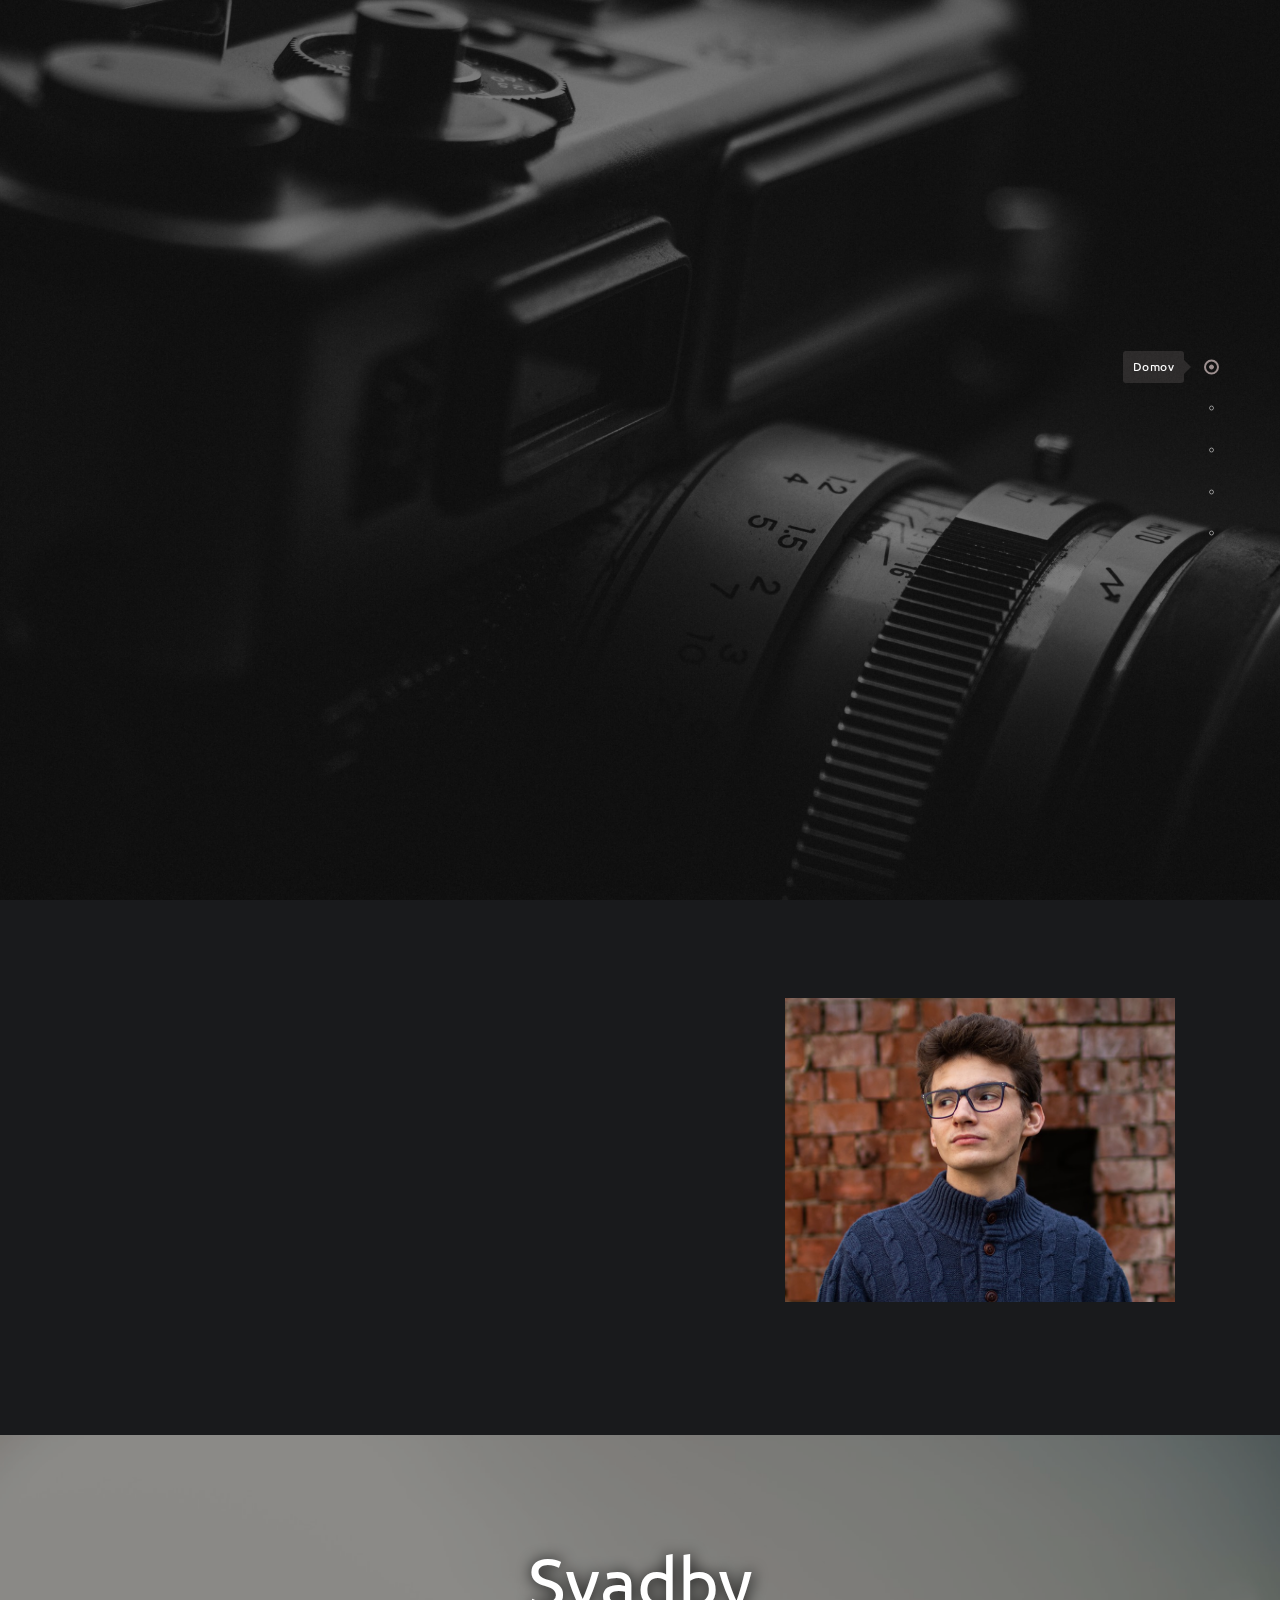
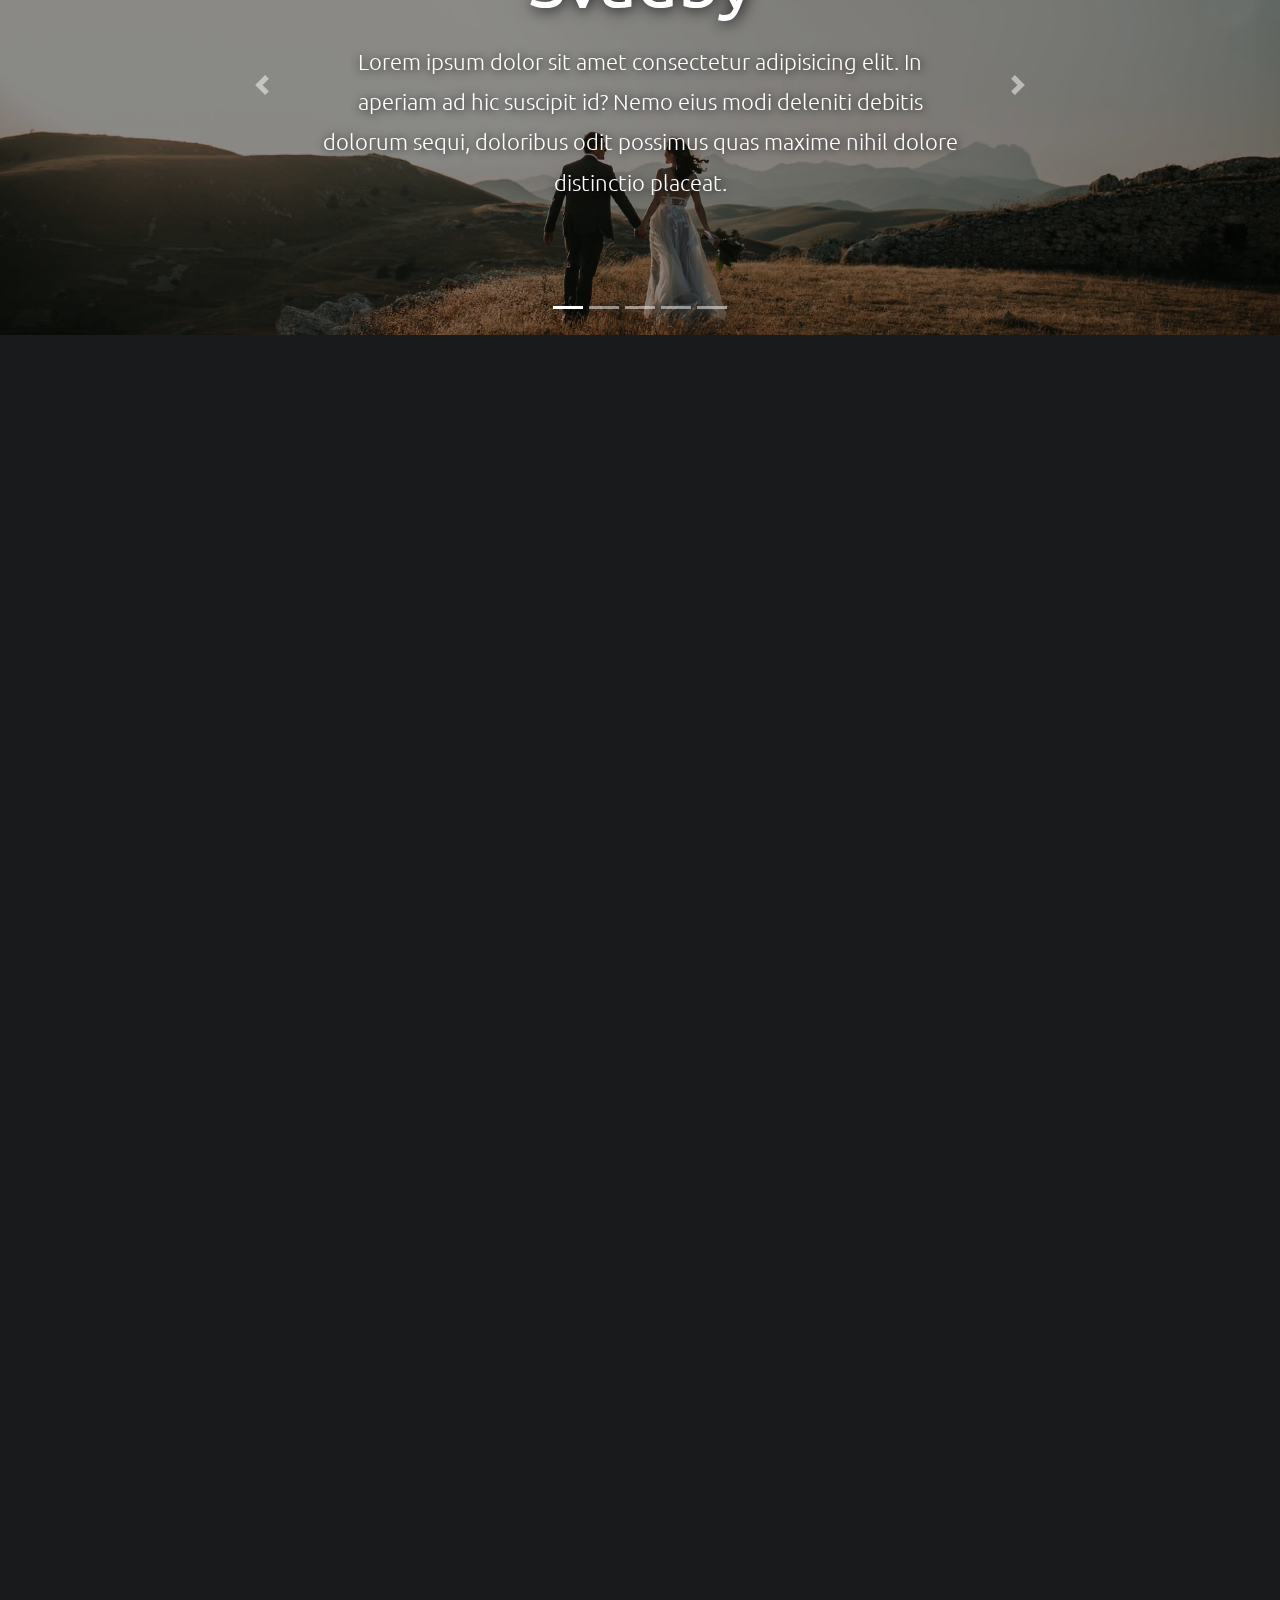
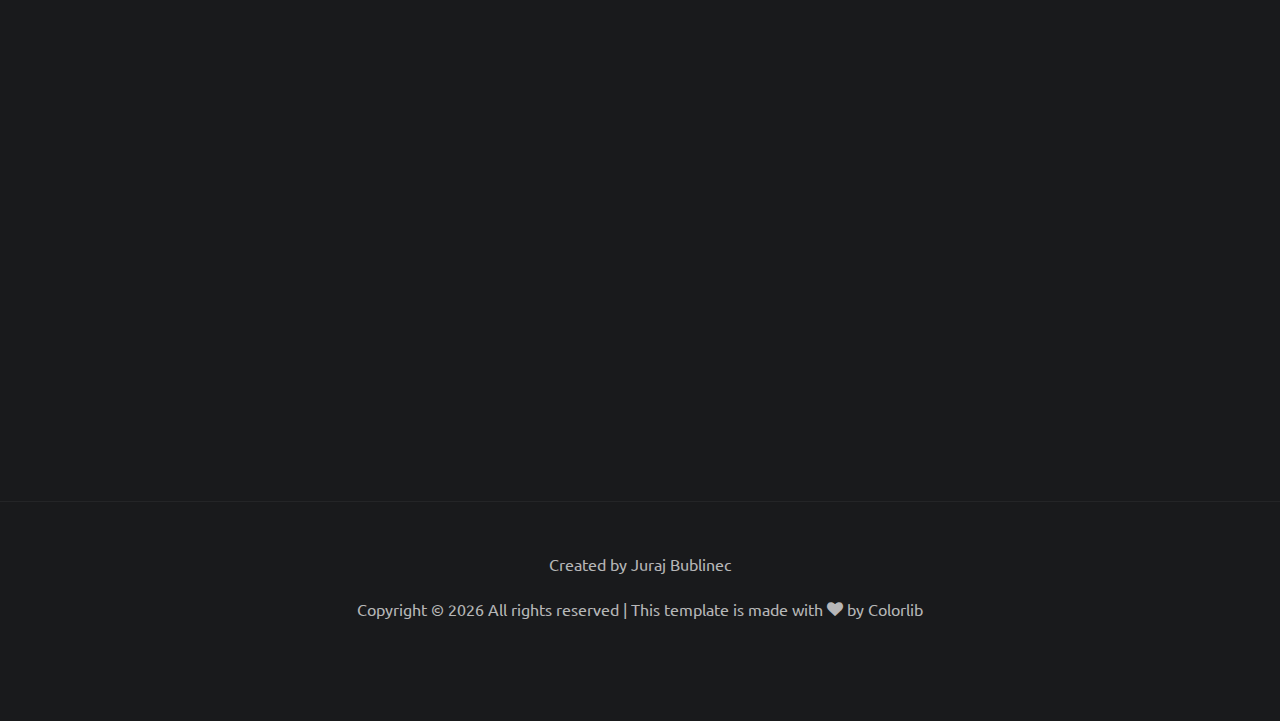
==== commit 0dc1097d: "feat: products carousel" ====
--- a/index.html
+++ b/index.html
@@ -1,319 +1,586 @@
 <!DOCTYPE html>
 <html lang="en">
-  <head>
-    <title>Dominik Konrád</title>
-    <meta charset="utf-8">
-    <meta name="viewport" content="width=device-width, initial-scale=1, shrink-to-fit=no">
-	<link rel="shortcut icon" href="images/icons/favicon.png" type="image/x-icon">
-	
-    <link href="https://fonts.googleapis.com/css?family=Noto+Sans:400,400i,700,700i&display=swap" rel="stylesheet">
-    <link href="https://fonts.googleapis.com/css?family=Noto+Serif:400,400i,700,700i&display=swap" rel="stylesheet">
-
-	<link href="https://fonts.googleapis.com/css?family=Abril+Fatface&display=swap" rel="stylesheet">
-	<link href="https://fonts.googleapis.com/css2?family=Ubuntu&display=swap" rel="stylesheet">
-
-    <link rel="stylesheet" href="css/open-iconic-bootstrap.min.css">
-    <link rel="stylesheet" href="css/animate.css">
-    
-    <link rel="stylesheet" href="css/owl.carousel.min.css">
-    <link rel="stylesheet" href="css/owl.theme.default.min.css">
-    <link rel="stylesheet" href="css/magnific-popup.css">
-
-    <link rel="stylesheet" href="css/aos.css">
-
-    <link rel="stylesheet" href="css/ionicons.min.css">
-
-    <link rel="stylesheet" href="css/bootstrap-datepicker.css">
-    <link rel="stylesheet" href="css/jquery.timepicker.css">
-
-    
-    <link rel="stylesheet" href="css/flaticon.css">
-    <link rel="stylesheet" href="css/icomoon.css">
-	<link rel="stylesheet" href="css/style.css">
-	<link rel="stylesheet" href="css/my.css">
-  </head>
-  <body>
-
-	<!-- Start Nav Section -->
-  	<nav id="navbar" class="navbar">
-		  <ul class="nav-menu">
-		    <li>
-		      <a data-scroll="home" href="#home" class="dot active">
-		        <span>Domov</span>
-		      </a>
-		    </li>
-		    <li>
-		      <a data-scroll="about" href="#about" class="dot">
-		        <span>O mne</span>
-		      </a>
-		    </li>
-		    <!-- <li>
+    <head>
+        <title>Dominik Konrád</title>
+        <meta charset="utf-8" />
+        <meta name="viewport" content="width=device-width, initial-scale=1, shrink-to-fit=no" />
+        <link rel="shortcut icon" href="images/icons/favicon.png" type="image/x-icon" />
+
+        <link
+            href="https://fonts.googleapis.com/css?family=Noto+Sans:400,400i,700,700i&display=swap"
+            rel="stylesheet"
+        />
+        <link
+            href="https://fonts.googleapis.com/css?family=Noto+Serif:400,400i,700,700i&display=swap"
+            rel="stylesheet"
+        />
+
+        <link href="https://fonts.googleapis.com/css?family=Abril+Fatface&display=swap" rel="stylesheet" />
+        <link href="https://fonts.googleapis.com/css2?family=Ubuntu&display=swap" rel="stylesheet" />
+
+        <link rel="stylesheet" href="css/open-iconic-bootstrap.min.css" />
+        <link rel="stylesheet" href="css/animate.css" />
+
+        <link rel="stylesheet" href="css/owl.carousel.min.css" />
+        <link rel="stylesheet" href="css/owl.theme.default.min.css" />
+        <link rel="stylesheet" href="css/magnific-popup.css" />
+
+        <link rel="stylesheet" href="css/aos.css" />
+
+        <link rel="stylesheet" href="css/ionicons.min.css" />
+
+        <link rel="stylesheet" href="css/bootstrap-datepicker.css" />
+        <link rel="stylesheet" href="css/jquery.timepicker.css" />
+
+        <link rel="stylesheet" href="css/flaticon.css" />
+        <link rel="stylesheet" href="css/icomoon.css" />
+        <link rel="stylesheet" href="css/style.css" />
+        <link rel="stylesheet" href="css/my.css" />
+    </head>
+    <body>
+        <!-- Start Nav Section -->
+        <nav id="navbar" class="navbar">
+            <ul class="nav-menu">
+                <li>
+                    <a data-scroll="home" href="#home" class="dot active">
+                        <span>Domov</span>
+                    </a>
+                </li>
+                <li>
+                    <a data-scroll="about" href="#about" class="dot">
+                        <span>O mne</span>
+                    </a>
+                </li>
+                <!-- <li>
 		      <a data-scroll="services" href="#services" class="dot">
 		        <span>Služby</span>
 		      </a>
 		    </li> -->
-		    <li>
-		      <a data-scroll="work" href="#work" class="dot">
-		        <span>Albumy</span>
-		      </a>
-		    </li>
-		    <li>
-		      <a data-scroll="testimonial" href="#testimonial" class="dot">
-		        <span>Recenzie</span>
-		      </a>
-		    </li>
-		    <li>
-		      <a data-scroll="contact" href="#contact" class="dot">
-		        <span>Kontakt</span>
-		      </a>
-		    </li>
-		  </ul>
-	</nav>
-	<!-- End Nav Section -->
-
-	<!-- Start Home Section -->
-	<section id="home" class="hero-wrap js-fullheight" style="background-image: url(images/design/bg-2.jpg);" data-stellar-background-ratio="0.5">
-		<div class="overlay"></div>
-		<div class="container">
-			<div class="row no-gutters slider-text js-fullheight align-items-center justify-content-center">
-				<div class="col-lg-7 ftco-animate d-flex align-items-center">
-					<div class="text text-center">
-						<h1 class="logo"><a href="index.html"><span class="flaticon-camera-shutter"></span>Dominik Konrád<small>Photography & Video</small></a></h1>
-						<h2 class="typewrite mb-5 display-4" data-period="2000" data-type='[ "Svadby", "Reklamné fotenie", "Plesy", "Oznamká", "Stužkové", "Portréty", "Rodinné fotky"]'>
-							<span class="wrap"></span>
-						</h2>
-						<!-- <p class="mb-4"></p> -->
-						<p class="mt-5 pt-5"><a data-scroll="contact" href="#contact" class="btn-custom">Kontakt<span class="ion-ios-arrow-round-forward"></span></a></p>
-					</div>
-				</div>
-			</div>
-		</div>
-	</section>
-	<!-- End Home Section -->
-
-	<!-- Start About Me Section -->
-	<!-- <section class="ftco-about img ftco-section" id="about" style="padding-top: 7em;">
-		<div class="container">
-			<div class="row d-flex no-gutters">
-				<div class="col-md-7 col-lg-7 pl-md-5">
-					<div class="heading-section ftco-animate">
-						<h2 class="mb-4">O mne...<br></h2>
-						<p>
-							Volám sa Dominik Konrád, mám 19 rokov a pochádzam zo Zvolena. Fotoaparát som si kúpil ,keď som mal 17 rokov ,za ťažko zarobené peniaze na brigáde. Pôvodný plán bol, že si kúpim niečo na fotenie, keď budem cestovať alebo na dovolenky. Ale tento nástroj mi prirástol k srdcu. Milujem, keď môžem zachytávať jedinečné momenty, ktoré sa už nikdy v živote nezopakujú. Fotenie ako profesionál bolo len víziou. Rozhodol som sa a idem si za svojím snom. Snažím sa svoju prácu robiť viac ako na sto percent.
-						</p>
-
-						<p class="pt-4">
-							Dúfam, že sa vám moja tvorba bude páčiť, ak by ste mali záujem o spoluprácu, určite ma.
-							<a data-scroll="contact" href="#contact" class="dot">
-								<strong>kontaktujte.</strong>
-							</a>
-						</p>
-					</div>
-				</div>
-
-				<div class="col-md-4 col-lg-4 d-flex ml-5">
-					<div class="img-about img d-md-flex align-items-stretch">
-							<div class="img w-100" style="background-image: url(images/design/profile.jpg);"></div>
-						<!-- <iframe width="560" height="315" src="https://www.youtube.com/embed/gDHRgEci1VE?autoplay=1&controls=0&modestbranding=1&autohide=1&loop=1&playlist=gDHRgEci1VE&mute=1" frameborder="0" allow="accelerometer; autoplay; encrypted-media; gyroscope; picture-in-picture" allowfullscreen></iframe> -->
-					</div>
-				</div>
-			</div>
-		</div>
-	</section> -->
-	<!-- End About Me Section -->
-
-
-
-
-
-	<!-- Start Ablums  Section -->
-	<section id="work" class="ftco-section">
-		<div class="container">
-		<div class="row justify-content-center">
-			<div class="col-md-4 heading-section text-center ftco-animate pb-2">
-				<h2 class="mb-4">Albumy</h2>
-				<p>
-					Niekoľko albumov ako malá ukážka mojej práce.
-				</p>
-			</div>
-		</div>
-		</div> 
-		<div class="container-fluid">
-
-	<div class="row no-gutters">
-
-		<div class="col-md-4 ftco-animate">
-		<a href="albumy/svadby.html" target="_blank">
-			<div class="model img d-flex align-items-end" style="background-image: url(images/albums/svadby/10.jpg); background-position: 38% !important;">
-				<div class="desc w-100 px-4">
-					<div class="text w-100 mb-3">
-						<span>Album</span>
-						<h2>Svadby</h2>
-					</div>
-				</div>
-			</div>
-		</a>
-		</div>
-
-		<div class="col-md-4 ftco-animate">
-		<a href="albumy/birmovky.html" target="_blank">
-			<div class="model img d-flex align-items-end" style="background-image: url(images/albums/birmovky/2.jpg); background-position: bottom !important;">
-				<div class="desc w-100 px-4">
-					<div class="text w-100 mb-3">
-						<span>Album</span>
-						<h2>Birmovky</h2>
-					</div>
-				</div>
-			</div>
-		</a>
-		</div>
-
-		<div class="col-md-4 ftco-animate">
-			<a href="albumy/prijimanie.html" target="_blank">
-				<div class="model img d-flex align-items-end" style="background-image: url(images/albums/prijimanie/2.jpg); background-position: bottom !important;">
-					<div class="desc w-100 px-4">
-						<div class="text w-100 mb-3">
-							<span>Album</span>
-							<h2>Prvé sväté prijímanie</h2>
-						</div>
-					</div>
-				</div>
-			</a>
-			</div>
-
-		<div class="col-md-3 ftco-animate">
-			<a href="albumy/produkty.html" target="_blank">
-				<div class="model img d-flex align-items-end" style="background-image: url(images/albums/produkty/4.jpg); background-position: bottom !important;">
-					<div class="desc w-100 px-4">
-						<div class="text w-100 mb-3">
-							<span>Album</span>
-							<h2>Produkty</h2>
-						</div>
-					</div>
-				</div>
-			</a>
-		</div>
-
-		<div class="col-md-3 ftco-animate">
-			<a href="albumy/akcie.html" target="_blank">
-				<div class="model img d-flex align-items-end" style="background-image: url(images/albums/akcie/8.jpg); background-position: bottom !important;">
-					<div class="desc w-100 px-4">
-						<div class="text w-100 mb-3">
-							<span>Album</span>
-							<h2>Akcie</h2>
-						</div>
-					</div>
-				</div>
-			</a>
-		</div>
-			
-			<div class="col-md-3 ftco-animate">
-				<a href="albumy/instagram.html" target="_blank">
-					<div class="model img d-flex align-items-end" style="background-image: url(images/albums/instagram/1.jpg);  background-position: bottom !important;">
-						<div class="desc w-100 px-4">
-							<div class="text w-100 mb-3">
-								<span>Album</span>
-								<h2>Instagram</h2>
-							</div>
-						</div>
-					</div>
-				</a>
-			</div>
-
-		<div class="col-md-3 ftco-animate">
-			<a href="albumy/oznamka.html" target="_blank">
-				<div class="model img d-flex align-items-end" style="background-image: url(images/albums/oznamka/1.jpg); background-position: bottom !important;">
-					<div class="desc w-100 px-4">
-						<div class="text w-100 mb-3">
-							<span>Album</span>
-							<h2>Oznamká</h2>
-						</div>
-					</div>
-				</div>
-			</a>
-		</div>
-			
-	</div>
-	</div> 
-	</section>
-	<!-- End Ablums Section -->
-
-
-	<!-- Start References Section -->
-	<section class="ftco-section testimony-section" id="testimonial" style="padding-bottom: 0;">
-		<div class="container">
-			<div class="row justify-content-center mb-1 pb-3">
-				<div class="col-md-4 heading-section ftco-animate">
-					<span class="subheading">Recenzie</span>
-					<h2 class="mb-4 pb-4">Povedali o mne...</h2>
-				</div>
-			</div>
-
-			<div class="row ftco-animate">
-				<div class="col-md-12">
-					<div class="carousel-testimony owl-carousel">
-
-						<div class="item">
-							<div class="testimony-wrap p-4 pb-5">
-								<div class="user-img mb-4" style="background-image: url(images/design/recenzie-3.jpg)">
-								<span class="quote d-flex align-items-center justify-content-center">
-									<i class="icon-quote-left"></i>
-								</span>
-								</div>
-								<div class="text">
-								<p class="mb-5 pl-4 line">Ďakujeme za krásne svadobné fotky,odporúčame všetkými 10timi 👌 Dominik je veľmi šikovný, prajeme veľa veľa spokojných klientov minimálne tak,ako sme boli my!
-								</p>
-								<div class="pl-5">
-									<p class="name">Peter a Veronika</p>
-									<span class="position">Mladomanželia</span>
-								</div>
-								</div>
-							</div>
-						</div>
-
-						<div class="item">
-							<div class="testimony-wrap p-4 pb-5">
-								<div class="user-img mb-4" style="background-image: url(images/design/recenzie-2.jpg)">
-								<span class="quote d-flex align-items-center justify-content-center">
-									<i class="icon-quote-left"></i>
-								</span>
-								</div>
-								<div class="text">
-								<p class="mb-5 pl-4 line">Samotné fotenie bolo pre mňa veľmi príjemné, rýchle a efektívne. Veľmi teda cením prístup fotografa. Hotové upravené fotky som dostala naozaj skoro, čo tiež hodnotím veľmi pozitívne.</p>
-								<div class="pl-5">
-									<p class="name">Alexandra Ružičková</p>
-									<span class="position">Fotenie na oznamko</span>
-								</div>
-								</div>
-							</div>
-						</div>
-
-						<div class="item">
-							<div class="testimony-wrap p-4 pb-5">
-								<div class="user-img mb-4" style="background-image: url(images/design/recenzie-4.jpg)">
-								<span class="quote d-flex align-items-center justify-content-center">
-									<i class="icon-quote-left"></i>
-								</span>
-								</div>
-								<div class="text">
-								<p class="mb-5 pl-4 line">Šikovný fotograf s kvalitnou technikou a výborným spracovaním fotografií. Rýchle dohodnutie sa na termíne, ústretovosť, ochota, kvalita. Pre spokojnosť zákazníka urobí maximum, expresné dodanie fotografií a taktiež veľmi príjemné a profesionálne jednanie. Jednoznačne odporúčam.</p>
-								<div class="pl-5">
-									<p class="name">Stanislav Hanes</p>
-									<span class="position">Fotenie na oznamko</span>
-								</div>
-								</div>
-							</div>
-						</div>
-						
-					</div>
-				</div>
-			</div>
-		</div>
-	</section>
-
-
-	<!-- Start Services Section -->
-	<!-- <section id="services" class="ftco-section">
+                <li>
+                    <a data-scroll="work" href="#work" class="dot">
+                        <span>Albumy</span>
+                    </a>
+                </li>
+                <li>
+                    <a data-scroll="testimonial" href="#testimonial" class="dot">
+                        <span>Recenzie</span>
+                    </a>
+                </li>
+                <li>
+                    <a data-scroll="contact" href="#contact" class="dot">
+                        <span>Kontakt</span>
+                    </a>
+                </li>
+            </ul>
+        </nav>
+        <!-- End Nav Section -->
+
+        <!-- Start Home Section -->
+        <section
+            id="home"
+            class="hero-wrap js-fullheight"
+            style="background-image: url(images/design/bg-2.jpg)"
+            data-stellar-background-ratio="0.5"
+        >
+            <div class="overlay"></div>
+            <div class="container">
+                <div class="row no-gutters slider-text js-fullheight align-items-center justify-content-center">
+                    <div class="col-lg-7 ftco-animate d-flex align-items-center">
+                        <div class="text text-center">
+                            <h1 class="logo">
+                                <a href="index.html"
+                                    ><span class="flaticon-camera-shutter"></span>Dominik Konrád<small
+                                        >Photography & Video</small
+                                    ></a
+                                >
+                            </h1>
+                            <h2
+                                class="typewrite mb-5 display-4"
+                                data-period="2000"
+                                data-type='[ "Svadby", "Produkty", "Firemné akcie", "Birmovky", "Reklamné fotenie", "Plesy", "Oznamká", "Stužkové", "Portréty", "Rodinné fotky"]'
+                            >
+                                <span class="wrap"></span>
+                            </h2>
+                            <!-- <p class="mb-4"></p> -->
+                            <p class="mt-5 pt-5">
+                                <a data-scroll="contact" href="#contact" class="btn-custom"
+                                    >Kontakt<span class="ion-ios-arrow-round-forward"></span
+                                ></a>
+                            </p>
+                        </div>
+                    </div>
+                </div>
+            </div>
+        </section>
+        <!-- End Home Section -->
+
+        <!-- Start About Me Section -->
+        <section class="ftco-about img ftco-section" id="about" style="padding-top: 7em">
+            <div class="container">
+                <div class="row d-flex no-gutters">
+                    <div class="col-md-7 col-lg-7 pl-md-5">
+                        <div class="heading-section ftco-animate">
+                            <span class="subheading">Bio</span>
+                            <h2 class="mb-4">O mne...<br /></h2>
+                            <p>
+                                Volám sa Dominik Konrád, mám 20 rokov a pochádzam zo Zvolena. Fotoaparát som si kúpil ,
+                                keď som mal 17 rokov ,za ťažko zarobené peniaze na brigáde. Pôvodný plán bol, že si
+                                kúpim niečo na fotenie, keď budem cestovať alebo na dovolenky. Ale tento nástroj mi
+                                prirástol k srdcu. Milujem, keď môžem zachytávať jedinečné momenty, ktoré sa už nikdy v
+                                živote nezopakujú. Fotenie ako profesionál bolo len víziou. Rozhodol som sa a idem si za
+                                svojím snom. Snažím sa svoju prácu robiť viac ako na sto percent.
+                            </p>
+
+                            <p class="pt-4">
+                                Dúfam, že sa vám moja tvorba bude páčiť, ak by ste mali záujem o spoluprácu, určite ma.
+                                <a data-scroll="contact" href="#contact" class="dot">
+                                    <strong>kontaktujte.</strong>
+                                </a>
+                            </p>
+                        </div>
+                    </div>
+
+                    <div class="col-md-4 col-lg-4 d-flex ml-5">
+                        <div class="img-about img d-md-flex align-items-stretch">
+                            <div class="img w-100" style="background-image: url(images/design/profile.jpg)"></div>
+                            <!-- <iframe
+                                width="560"
+                                height="315"
+                                src="https://www.youtube.com/embed/gDHRgEci1VE?autoplay=1&controls=0&modestbranding=1&autohide=1&loop=1&playlist=gDHRgEci1VE&mute=1"
+                                frameborder="0"
+                                allow="accelerometer; autoplay; encrypted-media; gyroscope; picture-in-picture"
+                                allowfullscreen
+                            ></iframe> -->
+                        </div>
+                    </div>
+                </div>
+            </div>
+        </section>
+        <!-- End About Me Section -->
+
+        <!-- Start Services Carousel Section -->
+        <section class="ftco-about img ftco-section" id="about" style="padding-top: 7em">
+            <div
+                id="carouselExampleIndicators"
+                class="carousel slide"
+                data-ride="carousel"
+                data-interval="3000"
+                touch="true"
+            >
+                <ol class="carousel-indicators">
+                    <li data-target="#carouselExampleIndicators" data-slide-to="0" class="active"></li>
+                    <li data-target="#carouselExampleIndicators" data-slide-to="1"></li>
+                    <li data-target="#carouselExampleIndicators" data-slide-to="2"></li>
+                    <li data-target="#carouselExampleIndicators" data-slide-to="3"></li>
+                    <li data-target="#carouselExampleIndicators" data-slide-to="4"></li>
+                </ol>
+                <div class="carousel-inner">
+                    <div class="carousel-item active">
+                        <img src="images/design/wedding.jpeg" class="carousel-image" style="object-position: 0 92%" />
+                        <div
+                            class="
+                                d-flex
+                                h-100
+                                flex-column
+                                align-items-center
+                                justify-content-center
+                                w-50
+                                mx-auto
+                                carousel-caption
+                            "
+                        >
+                            <h5 class="carousel-heading">Svadby</h5>
+                            <p class="carousel-text d-none d-xl-block">
+                                Lorem ipsum dolor sit amet consectetur adipisicing elit. In aperiam ad hic suscipit id?
+                                Nemo eius modi deleniti debitis dolorum sequi, doloribus odit possimus quas maxime nihil
+                                dolore distinctio placeat.
+                            </p>
+                        </div>
+                    </div>
+                    <div class="carousel-item">
+                        <img src="images/design/oslavy.jpeg" class="carousel-image" style="object-position: 0 61%" />
+                        <div
+                            class="
+                                d-flex
+                                h-100
+                                flex-column
+                                align-items-center
+                                justify-content-center
+                                w-50
+                                mx-auto
+                                carousel-caption
+                            "
+                        >
+                            <h5 class="carousel-heading">Oslvay</h5>
+                            <p class="carousel-text d-none d-xl-block">
+                                Lorem ipsum dolor sit amet consectetur adipisicing elit. In aperiam ad hic suscipit id?
+                                Nemo eius modi deleniti debitis dolorum sequi, doloribus odit possimus quas maxime nihil
+                                dolore distinctio placeat.
+                            </p>
+                        </div>
+                    </div>
+
+                    <div class="carousel-item">
+                        <img src="images/design/produkty.jpeg" class="carousel-image" style="object-position: 0 55%" />
+                        <div
+                            class="
+                                d-flex
+                                h-100
+                                flex-column
+                                align-items-center
+                                justify-content-center
+                                w-50
+                                mx-auto
+                                carousel-caption
+                            "
+                        >
+                            <h5 class="carousel-heading">Produkty</h5>
+                            <p class="carousel-text d-none d-xl-block">
+                                Lorem ipsum dolor sit amet consectetur adipisicing elit. In aperiam ad hic suscipit id?
+                                Nemo eius modi deleniti debitis dolorum sequi, doloribus odit possimus quas maxime nihil
+                                dolore distinctio placeat.
+                            </p>
+                        </div>
+                    </div>
+
+                    <div class="carousel-item">
+                        <img src="images/design/akcie.jpeg" class="carousel-image" style="object-position: 0 43%" />
+                        <div
+                            class="
+                                d-flex
+                                h-100
+                                flex-column
+                                align-items-center
+                                justify-content-center
+                                w-50
+                                mx-auto
+                                carousel-caption
+                            "
+                        >
+                            <h5 class="carousel-heading">Akcie</h5>
+                            <p class="carousel-text d-none d-xl-block">
+                                Lorem ipsum dolor sit amet consectetur adipisicing elit. In aperiam ad hic suscipit id?
+                                Nemo eius modi deleniti debitis dolorum sequi, doloribus odit possimus quas maxime nihil
+                                dolore distinctio placeat.
+                            </p>
+                        </div>
+                    </div>
+
+                    <div class="carousel-item">
+                        <img src="images/design/stuzkove.jpg" class="carousel-image" style="object-position: 0 43%" />
+                        <div
+                            class="
+                                d-flex
+                                h-100
+                                flex-column
+                                align-items-center
+                                justify-content-center
+                                w-50
+                                mx-auto
+                                carousel-caption
+                            "
+                        >
+                            <h5 class="carousel-heading">Stužkové</h5>
+                            <p class="carousel-text d-none d-xl-block">
+                                Lorem ipsum dolor sit amet consectetur adipisicing elit. In aperiam ad hic suscipit id?
+                                Nemo eius modi deleniti debitis dolorum sequi, doloribus odit possimus quas maxime nihil
+                                dolore distinctio placeat.
+                            </p>
+                        </div>
+                    </div>
+                </div>
+
+                <a
+                    class="carousel-control-prev d-none d-md-flex"
+                    href="#carouselExampleIndicators"
+                    role="button"
+                    data-slide="prev"
+                    style="margin-left: 13vw"
+                >
+                    <span class="carousel-control-prev-icon" aria-hidden="true"></span>
+                    <span class="sr-only">Previous</span>
+                </a>
+                <a
+                    style="margin-right: 13vw"
+                    class="carousel-control-next d-none d-md-flex"
+                    href="#carouselExampleIndicators"
+                    role="button"
+                    data-slide="next"
+                >
+                    <span class="carousel-control-next-icon" aria-hidden="true"></span>
+                    <span class="sr-only">Next</span>
+                </a>
+            </div>
+        </section>
+
+        <!-- End Services Carousel Section -->
+
+        <!-- Start Ablums  Section -->
+        <section id="work" class="ftco-section">
+            <div class="container">
+                <div class="row justify-content-center">
+                    <div class="col-md-4 heading-section ftco-animate">
+                        <span class="subheading">Albumy</span>
+                        <h2 class="mb-4 pb-4">Malá ukážka mojej práce...</h2>
+                    </div>
+                </div>
+            </div>
+            <div class="container-fluid">
+                <div class="row no-gutters">
+                    <div class="col-md-4 ftco-animate">
+                        <a href="albumy/svadby.html" target="_blank">
+                            <div
+                                class="model img d-flex align-items-end"
+                                style="
+                                    background-image: url(images/albums/svadby/10.jpg);
+                                    background-position: 38% !important;
+                                "
+                            >
+                                <div class="desc w-100 px-4">
+                                    <div class="text w-100 mb-3">
+                                        <span>Album</span>
+                                        <h2>Svadby</h2>
+                                    </div>
+                                </div>
+                            </div>
+                        </a>
+                    </div>
+
+                    <div class="col-md-4 ftco-animate">
+                        <a href="albumy/birmovky.html" target="_blank">
+                            <div
+                                class="model img d-flex align-items-end"
+                                style="
+                                    background-image: url(images/albums/birmovky/2.jpg);
+                                    background-position: bottom !important;
+                                "
+                            >
+                                <div class="desc w-100 px-4">
+                                    <div class="text w-100 mb-3">
+                                        <span>Album</span>
+                                        <h2>Birmovky</h2>
+                                    </div>
+                                </div>
+                            </div>
+                        </a>
+                    </div>
+
+                    <div class="col-md-4 ftco-animate">
+                        <a href="albumy/prijimanie.html" target="_blank">
+                            <div
+                                class="model img d-flex align-items-end"
+                                style="
+                                    background-image: url(images/albums/prijimanie/2.jpg);
+                                    background-position: bottom !important;
+                                "
+                            >
+                                <div class="desc w-100 px-4">
+                                    <div class="text w-100 mb-3">
+                                        <span>Album</span>
+                                        <h2>Prvé sväté prijímanie</h2>
+                                    </div>
+                                </div>
+                            </div>
+                        </a>
+                    </div>
+
+                    <div class="col-md-3 ftco-animate">
+                        <a href="albumy/produkty.html" target="_blank">
+                            <div
+                                class="model img d-flex align-items-end"
+                                style="
+                                    background-image: url(images/albums/produkty/4.jpg);
+                                    background-position: bottom !important;
+                                "
+                            >
+                                <div class="desc w-100 px-4">
+                                    <div class="text w-100 mb-3">
+                                        <span>Album</span>
+                                        <h2>Produkty</h2>
+                                    </div>
+                                </div>
+                            </div>
+                        </a>
+                    </div>
+
+                    <div class="col-md-3 ftco-animate">
+                        <a href="albumy/akcie.html" target="_blank">
+                            <div
+                                class="model img d-flex align-items-end"
+                                style="
+                                    background-image: url(images/albums/akcie/8.jpg);
+                                    background-position: bottom !important;
+                                "
+                            >
+                                <div class="desc w-100 px-4">
+                                    <div class="text w-100 mb-3">
+                                        <span>Album</span>
+                                        <h2>Akcie</h2>
+                                    </div>
+                                </div>
+                            </div>
+                        </a>
+                    </div>
+
+                    <div class="col-md-3 ftco-animate">
+                        <a href="albumy/instagram.html" target="_blank">
+                            <div
+                                class="model img d-flex align-items-end"
+                                style="
+                                    background-image: url(images/albums/instagram/1.jpg);
+                                    background-position: bottom !important;
+                                "
+                            >
+                                <div class="desc w-100 px-4">
+                                    <div class="text w-100 mb-3">
+                                        <span>Album</span>
+                                        <h2>Instagram</h2>
+                                    </div>
+                                </div>
+                            </div>
+                        </a>
+                    </div>
+
+                    <div class="col-md-3 ftco-animate">
+                        <a href="albumy/oznamka.html" target="_blank">
+                            <div
+                                class="model img d-flex align-items-end"
+                                style="
+                                    background-image: url(images/albums/oznamka/1.jpg);
+                                    background-position: bottom !important;
+                                "
+                            >
+                                <div class="desc w-100 px-4">
+                                    <div class="text w-100 mb-3">
+                                        <span>Album</span>
+                                        <h2>Oznamká</h2>
+                                    </div>
+                                </div>
+                            </div>
+                        </a>
+                    </div>
+                </div>
+            </div>
+        </section>
+        <!-- End Ablums Section -->
+
+        <!-- Start References Section -->
+        <section class="ftco-section testimony-section" id="testimonial" style="padding-bottom: 0">
+            <div class="container">
+                <div class="row justify-content-center mb-1 pb-3">
+                    <div class="col-md-4 heading-section ftco-animate">
+                        <span class="subheading">Recenzie</span>
+                        <h2 class="mb-4 pb-4">Povedali o mne...</h2>
+                    </div>
+                </div>
+
+                <div class="row ftco-animate">
+                    <div class="col-md-12">
+                        <div class="carousel-testimony owl-carousel">
+                            <div class="item">
+                                <div class="testimony-wrap p-4 pb-5">
+                                    <div
+                                        class="user-img mb-4"
+                                        style="background-image: url(images/design/recenzie-3.jpg)"
+                                    >
+                                        <span class="quote d-flex align-items-center justify-content-center">
+                                            <i class="icon-quote-left"></i>
+                                        </span>
+                                    </div>
+                                    <div class="text">
+                                        <p class="mb-5 pl-4 line">
+                                            Ďakujeme za krásne svadobné fotky,odporúčame všetkými 10timi 👌 Dominik je
+                                            veľmi šikovný, prajeme veľa veľa spokojných klientov minimálne tak,ako sme
+                                            boli my!
+                                        </p>
+                                        <div class="pl-5">
+                                            <p class="name">Peter a Veronika</p>
+                                            <span class="position">Mladomanželia</span>
+                                        </div>
+                                    </div>
+                                </div>
+                            </div>
+
+                            <div class="item">
+                                <div class="testimony-wrap p-4 pb-5">
+                                    <div
+                                        class="user-img mb-4"
+                                        style="background-image: url(images/design/recenzie-2.jpg)"
+                                    >
+                                        <span class="quote d-flex align-items-center justify-content-center">
+                                            <i class="icon-quote-left"></i>
+                                        </span>
+                                    </div>
+                                    <div class="text">
+                                        <p class="mb-5 pl-4 line">
+                                            Samotné fotenie bolo pre mňa veľmi príjemné, rýchle a efektívne. Veľmi teda
+                                            cením prístup fotografa. Hotové upravené fotky som dostala naozaj skoro, čo
+                                            tiež hodnotím veľmi pozitívne.
+                                        </p>
+                                        <div class="pl-5">
+                                            <p class="name">Alexandra Ružičková</p>
+                                            <span class="position">Fotenie na oznamko</span>
+                                        </div>
+                                    </div>
+                                </div>
+                            </div>
+
+                            <div class="item">
+                                <div class="testimony-wrap p-4 pb-5">
+                                    <div
+                                        class="user-img mb-4"
+                                        style="background-image: url(images/design/recenzie-4.jpg)"
+                                    >
+                                        <span class="quote d-flex align-items-center justify-content-center">
+                                            <i class="icon-quote-left"></i>
+                                        </span>
+                                    </div>
+                                    <div class="text">
+                                        <p class="mb-5 pl-4 line">
+                                            Šikovný fotograf s kvalitnou technikou a výborným spracovaním fotografií.
+                                            Rýchle dohodnutie sa na termíne, ústretovosť, ochota, kvalita. Pre
+                                            spokojnosť zákazníka urobí maximum, expresné dodanie fotografií a taktiež
+                                            veľmi príjemné a profesionálne jednanie. Jednoznačne odporúčam.
+                                        </p>
+                                        <div class="pl-5">
+                                            <p class="name">Stanislav Hanes</p>
+                                            <span class="position">Fotenie na oznamko</span>
+                                        </div>
+                                    </div>
+                                </div>
+                            </div>
+                            <div class="item">
+                                <div class="testimony-wrap p-4 pb-5">
+                                    <div
+                                        class="user-img mb-4"
+                                        style="background-image: url(images/design/recenzie-4.jpg)"
+                                    >
+                                        <span class="quote d-flex align-items-center justify-content-center">
+                                            <i class="icon-quote-left"></i>
+                                        </span>
+                                    </div>
+                                    <div class="text">
+                                        <p class="mb-5 pl-4 line">
+                                            Šikovný fotograf s kvalitnou technikou a výborným spracovaním fotografií.
+                                            Rýchle dohodnutie sa na termíne, ústretovosť, ochota, kvalita. Pre
+                                            spokojnosť zákazníka urobí maximum, expresné dodanie fotografií a taktiež
+                                            veľmi príjemné a profesionálne jednanie. Jednoznačne odporúčam.
+                                        </p>
+                                        <div class="pl-5">
+                                            <p class="name">Stanislav Hanes</p>
+                                            <span class="position">Fotenie na oznamko</span>
+                                        </div>
+                                    </div>
+                                </div>
+                            </div>
+                        </div>
+                    </div>
+                </div>
+            </div>
+        </section>
+
+        <!-- Start Services Section -->
+        <!-- <section id="services" class="ftco-section">
 		<div class="container">
 
 			<div class="heading-section ftco-animate pb-5">
@@ -410,200 +677,248 @@
 			
 		</div>
 	</section>   -->
-	<!-- End Services Section -->
-
-	<!-- Start Contact Section -->
-	<section class="ftco-section contact-section" id="contact">
-	<div class="container">
-	<div class="row justify-content-center mb-1 pb-3">
-		<div class="col-md-4 heading-section text-center ftco-animate">
-		<h2 class="mb-4">Kontakt</h2>
-		<p>
-			Ak sa vám moja práca páči, neváhajte a kontaktujte ma!
-		</p>
-		</div>
-	</div>
-
-	<div class="row mb-5">
-
-		<div class="col-md-3 d-flex ftco-animate">
-		<div class="align-self-stretch box text-center p-4">
-			<a target="_blank" href="tel://+421950497557"> 
-				<div class="icon d-flex align-items-center justify-content-center">
-					<span class="icon-phone2"></span>
-				</div>
-				<div>
-					<h3 class="mb-4">Mobil</h3>
-					<p>+421950 497 557</p>
-				</div>
-			</a>
-		</div>
-		</div>
-		
-		<div class="col-md-3 d-flex ftco-animate">
-		<div class="align-self-stretch box text-center p-4">
-			<a target="_blank" href="mailto:dominoknick@gmail.com">
-				<div class="icon d-flex align-items-center justify-content-center">
-					<span class="icon-paper-plane"></span>
-				</div>
-				<div>
-					<h3 class="mb-4">Email</h3>
-					<p>dominoknick@gmail.com</p>
-				</div>
-			</a>
-		</div>
-		</div>
-		
-		<div class="col-md-3 d-flex ftco-animate">
-		<div class="align-self-stretch box text-center p-4">
-			<a target="_blank" href="https://bigsta.net/account/kony_photos">
-				<div class="icon d-flex align-items-center justify-content-center">
-					<span class="icon-instagram"></span>
-				</div>
-				<div>
-					<h3 class="mb-4">Instagram</h3>
-					<p>kony_photos</p>
-				</div>
-			</a>
-		</div>
-		</div>
-		
-		<div class="col-md-3 d-flex ftco-animate">
-		<div class="align-self-stretch box text-center p-4">
-			<a target="_blank" href="https://www.facebook.com/nick.neznamy">
-				<div class="icon d-flex align-items-center justify-content-center">
-					<span class="icon-facebook	"></span>
-				</div>
-				<div>
-					<h3 class="mb-4">Facebook</h3>
-					<p>Dominik Konrád</p>
-				</div>
-			</a>
-		</div>
-		</div>
-	</div>
-	
-
-
-	<div class="row block-9">
-		<div class="col-md-12 ftco-animate">
-		<form action="https://formspree.io/meqrjkab" method="POST" id="my-form" class="contact-form p-4 p-md-5 py-md-5" style="padding-bottom: 1em !important;">
-			<div class="form-group">
-				<input type="text" name="Meno" class="form-control" placeholder="Meno">
-			</div>
-			<div class="form-group">
-				<input type="Email" name="_replyto" class="form-control" placeholder="Email">
-			</div>
-			<div class="form-group">
-				<input type="tel" name="Telefon" class="form-control" placeholder="Mobil">
-			</div>
-			<div class="form-group">
-				<input type="text" name="Predmet" class="form-control" placeholder="Predmet">
-			</div>
-			<div class="form-group">
-				<textarea name="Obsah" cols="30" rows="7" class="form-control" placeholder="Obsah"></textarea>
-			</div>
-			<div class="form-group">
-				<input type="submit" value="Poslať" id="my-form-button" class="btn btn-primary py-2 px-4" style="margin-top: 10px;">
-			</div>
-			<p id="my-form-status"></p>
-		</form>
-		</div>
-
-	</div>
-	</div>
-	</section>
-	<!-- End Contact Section -->
-
-
-	<!-- Start Footer Section -->
-	<footer class="ftco-footer pt-5 pb-2">
-		<div class="container text-center">
-		<div class="row">
-		<div class="col-md-12 text-center">
-		<p>Created by <a target="_blank" href="https://www.linkedin.com/in/juraj-bublinec">Juraj Bublinec</a></p>
-		<p>
-			<!-- Link back to Colorlib can't be removed. Template is licensed under CC BY 3.0. -->
-			Copyright &copy;<script>document.write(new Date().getFullYear());</script> All rights reserved | This template is made with <i class="icon-heart" aria-hidden="true"></i> by <a target="_blank" href="https://colorlib.com" target="_blank">Colorlib</a>
-			<!-- Link back to Colorlib can't be removed. Template is licensed under CC BY 3.0. -->
-		</p>
-
-					<ul class="ftco-footer-social p-0">
-			<li class="ftco-animate"><a target="_blank" href="https://bigsta.net/account/kony_photos"><span class="icon-instagram"></span></a></li>
-			<li class="ftco-animate"><a target="_blank" href="https://www.youtube.com/channel/UChoylEbTxbr23IoGq5V1ZVA"><span class="icon-youtube"></span></a></li>
-			<li class="ftco-animate"><a target="_blank" href="https://www.facebook.com/nick.neznamy"><span class="icon-facebook"></span></a></li>
-		</ul>
-		</div>
-	</div>
-		</div>
-	</footer>
-	<!-- End Footer Section -->
-
-    <!-- loader -->
-    <div id="ftco-loader" class="show fullscreen"><svg class="circular" width="48px" height="48px"><circle class="path-bg" cx="24" cy="24" r="22" fill="none" stroke-width="4" stroke="#eeeeee"/><circle class="path" cx="24" cy="24" r="22" fill="none" stroke-width="4" stroke-miterlimit="10" stroke="#F96D00"/></svg></div>
-
-    <script src="js/jquery.min.js"></script>
-    <script src="js/jquery-migrate-3.0.1.min.js"></script>
-    <script src="js/popper.min.js"></script>
-    <script src="js/bootstrap.min.js"></script>
-    <script src="js/jquery.easing.1.3.js"></script>
-    <script src="js/jquery.waypoints.min.js"></script>
-    <script src="js/jquery.stellar.min.js"></script>
-    <script src="js/owl.carousel.min.js"></script>
-    <script src="js/jquery.magnific-popup.min.js"></script>
-    <script src="js/aos.js"></script>
-    <script src="js/jquery.animateNumber.min.js"></script>
-    <script src="js/scrollax.min.js"></script>
-	<script src="js/main.js"></script>
-	
-	<!-- FORM SCRIPT -->
-	<script>
-		window.addEventListener("DOMContentLoaded", function() {
-	
-		// get the form elements defined in your form HTML above
-		
-		var form = document.getElementById("my-form");
-		var button = document.getElementById("my-form-button");
-		var status = document.getElementById("my-form-status");
-	
-		// Success and Error functions for after the form is submitted
-		
-		function success() {
-			form.reset();
-			button.style = "display: none ";
-			status.innerHTML = "Ďakujem, budem vás kontaktovať čo najskôr.";
-		}
-	
-		function error() {
-			status.innerHTML = "Niečo nie je v poriadku. Skontrolujte si prosím vašu emailovú adresu.";
-		}
-	
-		// handle the form submission event
-	
-		form.addEventListener("submit", function(ev) {
-			ev.preventDefault();
-			var data = new FormData(form);
-			ajax(form.method, form.action, data, success, error);
-		});
-		});
-		
-		// helper function for sending an AJAX request
-	
-		function ajax(method, url, data, success, error) {
-		var xhr = new XMLHttpRequest();
-		xhr.open(method, url);
-		xhr.setRequestHeader("Accept", "application/json");
-		xhr.onreadystatechange = function() {
-			if (xhr.readyState !== XMLHttpRequest.DONE) return;
-			if (xhr.status === 200) {
-			success(xhr.response, xhr.responseType);
-			} else {
-			error(xhr.status, xhr.response, xhr.responseType);
-			}
-		};
-		xhr.send(data);
-		}
-	</script>
-  
-  </body>
-</html>+        <!-- End Services Section -->
+
+        <!-- Start Contact Section -->
+        <section class="ftco-section contact-section" id="contact">
+            <div class="container">
+                <div class="row justify-content-center mb-1 pb-3">
+                    <!-- <div class="col-md-4 heading-section text-center ftco-animate">
+                        <h2 class="mb-4">Kontakt</h2>
+                        <p>Ak sa vám moja práca páči, neváhajte a kontaktujte ma!</p>
+                    </div> -->
+                    <div class="col-md-4 heading-section ftco-animate">
+                        <span class="subheading">Kotankt</span>
+                        <h2 class="mb-4">Neváhajte a kontaktujte ma!</h2>
+                    </div>
+                </div>
+
+                <div class="row mb-5">
+                    <div class="col-md-3 d-flex ftco-animate">
+                        <div class="align-self-stretch box text-center p-4">
+                            <a target="_blank" href="tel://+421950497557">
+                                <div class="icon d-flex align-items-center justify-content-center">
+                                    <span class="icon-phone2"></span>
+                                </div>
+                                <div>
+                                    <h3 class="mb-4">Mobil</h3>
+                                    <p>+421950 497 557</p>
+                                </div>
+                            </a>
+                        </div>
+                    </div>
+
+                    <div class="col-md-3 d-flex ftco-animate">
+                        <div class="align-self-stretch box text-center p-4">
+                            <a target="_blank" href="mailto:dominoknick@gmail.com">
+                                <div class="icon d-flex align-items-center justify-content-center">
+                                    <span class="icon-paper-plane"></span>
+                                </div>
+                                <div>
+                                    <h3 class="mb-4">Email</h3>
+                                    <p>dominoknick@gmail.com</p>
+                                </div>
+                            </a>
+                        </div>
+                    </div>
+
+                    <div class="col-md-3 d-flex ftco-animate">
+                        <div class="align-self-stretch box text-center p-4">
+                            <a target="_blank" href="https://www.instagram.com/kony_photos/">
+                                <div class="icon d-flex align-items-center justify-content-center">
+                                    <span class="icon-instagram"></span>
+                                </div>
+                                <div>
+                                    <h3 class="mb-4">Instagram</h3>
+                                    <p>kony_photos</p>
+                                </div>
+                            </a>
+                        </div>
+                    </div>
+
+                    <div class="col-md-3 d-flex ftco-animate">
+                        <div class="align-self-stretch box text-center p-4">
+                            <a target="_blank" href="https://www.facebook.com/nick.neznamy">
+                                <div class="icon d-flex align-items-center justify-content-center">
+                                    <span class="icon-facebook"></span>
+                                </div>
+                                <div>
+                                    <h3 class="mb-4">Facebook</h3>
+                                    <p>Dominik Konrád</p>
+                                </div>
+                            </a>
+                        </div>
+                    </div>
+                </div>
+
+                <div class="row block-9">
+                    <div class="col-md-12 ftco-animate">
+                        <form
+                            action="https://formspree.io/meqrjkab"
+                            method="POST"
+                            id="my-form"
+                            class="contact-form p-4 p-md-5 py-md-5"
+                            style="padding-bottom: 1em !important"
+                        >
+                            <div class="form-group">
+                                <input type="text" name="Meno" class="form-control" placeholder="Meno" />
+                            </div>
+                            <div class="form-group">
+                                <input type="Email" name="_replyto" class="form-control" placeholder="Email" />
+                            </div>
+                            <div class="form-group">
+                                <input type="tel" name="Telefon" class="form-control" placeholder="Mobil" />
+                            </div>
+                            <div class="form-group">
+                                <input type="text" name="Predmet" class="form-control" placeholder="Predmet" />
+                            </div>
+                            <div class="form-group">
+                                <textarea
+                                    name="Obsah"
+                                    cols="30"
+                                    rows="7"
+                                    class="form-control"
+                                    placeholder="Obsah"
+                                ></textarea>
+                            </div>
+                            <div class="form-group">
+                                <input
+                                    type="submit"
+                                    value="Poslať"
+                                    id="my-form-button"
+                                    class="btn btn-primary py-2 px-4"
+                                    style="margin-top: 10px"
+                                />
+                            </div>
+                            <p id="my-form-status"></p>
+                        </form>
+                    </div>
+                </div>
+            </div>
+        </section>
+        <!-- End Contact Section -->
+
+        <!-- Start Footer Section -->
+        <footer class="ftco-footer pt-5 pb-2">
+            <div class="container text-center">
+                <div class="row">
+                    <div class="col-md-12 text-center">
+                        <p>
+                            Created by
+                            <a target="_blank" href="https://www.linkedin.com/in/juraj-bublinec">Juraj Bublinec</a>
+                        </p>
+                        <p>
+                            <!-- Link back to Colorlib can't be removed. Template is licensed under CC BY 3.0. -->
+                            Copyright &copy;
+                            <script>
+                                document.write(new Date().getFullYear());
+                            </script>
+                            All rights reserved | This template is made with
+                            <i class="icon-heart" aria-hidden="true"></i> by
+                            <a target="_blank" href="https://colorlib.com" target="_blank">Colorlib</a>
+                            <!-- Link back to Colorlib can't be removed. Template is licensed under CC BY 3.0. -->
+                        </p>
+
+                        <ul class="ftco-footer-social p-0">
+                            <li class="ftco-animate">
+                                <a target="_blank" href="https://bigsta.net/account/kony_photos"
+                                    ><span class="icon-instagram"></span
+                                ></a>
+                            </li>
+                            <li class="ftco-animate">
+                                <a target="_blank" href="https://www.youtube.com/channel/UChoylEbTxbr23IoGq5V1ZVA"
+                                    ><span class="icon-youtube"></span
+                                ></a>
+                            </li>
+                            <li class="ftco-animate">
+                                <a target="_blank" href="https://www.facebook.com/nick.neznamy"
+                                    ><span class="icon-facebook"></span
+                                ></a>
+                            </li>
+                        </ul>
+                    </div>
+                </div>
+            </div>
+        </footer>
+        <!-- End Footer Section -->
+
+        <!-- loader -->
+        <div id="ftco-loader" class="show fullscreen">
+            <svg class="circular" width="48px" height="48px">
+                <circle class="path-bg" cx="24" cy="24" r="22" fill="none" stroke-width="4" stroke="#eeeeee" />
+                <circle
+                    class="path"
+                    cx="24"
+                    cy="24"
+                    r="22"
+                    fill="none"
+                    stroke-width="4"
+                    stroke-miterlimit="10"
+                    stroke="#F96D00"
+                />
+            </svg>
+        </div>
+
+        <script src="js/jquery.min.js"></script>
+        <script src="js/jquery-migrate-3.0.1.min.js"></script>
+        <script src="js/popper.min.js"></script>
+        <script src="js/bootstrap.min.js"></script>
+        <script src="js/jquery.easing.1.3.js"></script>
+        <script src="js/jquery.waypoints.min.js"></script>
+        <script src="js/jquery.stellar.min.js"></script>
+        <script src="js/owl.carousel.min.js"></script>
+        <script src="js/jquery.magnific-popup.min.js"></script>
+        <script src="js/aos.js"></script>
+        <script src="js/jquery.animateNumber.min.js"></script>
+        <script src="js/scrollax.min.js"></script>
+        <script src="js/main.js"></script>
+
+        <!-- FORM SCRIPT -->
+        <script>
+            window.addEventListener('DOMContentLoaded', function () {
+                // get the form elements defined in your form HTML above
+
+                var form = document.getElementById('my-form');
+                var button = document.getElementById('my-form-button');
+                var status = document.getElementById('my-form-status');
+
+                // Success and Error functions for after the form is submitted
+
+                function success() {
+                    form.reset();
+                    button.style = 'display: none ';
+                    status.innerHTML = 'Ďakujem, budem vás kontaktovať čo najskôr.';
+                }
+
+                function error() {
+                    status.innerHTML = 'Niečo nie je v poriadku. Skontrolujte si prosím vašu emailovú adresu.';
+                }
+
+                // handle the form submission event
+
+                form.addEventListener('submit', function (ev) {
+                    ev.preventDefault();
+                    var data = new FormData(form);
+                    ajax(form.method, form.action, data, success, error);
+                });
+            });
+
+            // helper function for sending an AJAX request
+
+            function ajax(method, url, data, success, error) {
+                var xhr = new XMLHttpRequest();
+                xhr.open(method, url);
+                xhr.setRequestHeader('Accept', 'application/json');
+                xhr.onreadystatechange = function () {
+                    if (xhr.readyState !== XMLHttpRequest.DONE) return;
+                    if (xhr.status === 200) {
+                        success(xhr.response, xhr.responseType);
+                    } else {
+                        error(xhr.status, xhr.response, xhr.responseType);
+                    }
+                };
+                xhr.send(data);
+            }
+        </script>
+    </body>
+</html>
--- a/css/style.css
+++ b/css/style.css
@@ -11284,6 +11284,13 @@
     z-index: 0;
     position: relative;
 }
+
+@media (max-width: 480px) {
+    .model {
+        height: 60vh;
+    }
+}
+
 .model:after {
     position: absolute;
     top: 0;
@@ -11523,11 +11530,11 @@
     color: #9d8f8f;
 }
 .testimony-wrap .line {
-    position: relative;
-    border-left: 1px solid #4d4d4d;
+    /* position: relative;
+    border-left: 1px solid #4d4d4d; */
 }
 .testimony-wrap .line:after {
-    position: absolute;
+    /* position: absolute;
     top: 50%;
     left: -2px;
     -webkit-transform: translateY(-50%);
@@ -11536,7 +11543,7 @@
     content: '';
     width: 3px;
     height: 30px;
-    background: #9d8f8f;
+    background: #9d8f8f; */
 }
 .testimony-wrap .text p {
     font-family: 'Noto Serif', serif;
--- a/css/my.css
+++ b/css/my.css
@@ -1,13 +1,48 @@
-body{
+body {
     font-family: 'Ubuntu', sans-serif;
 }
 
-.png-icon{
+.png-icon {
     width: 60px;
-    margin: 15px
+    margin: 15px;
 }
 
+.carousel-image {
+    object-fit: cover;
+    width: 100%;
+    height: 500px;
+    filter: blur(1px);
+    filter: brightness(0.6);
+    /* filter: contrast(200%); */
+    /* filter: drop-shadow(16px 16px 20px blue); */
+    /* filter: grayscale(50%); */
+    /* filter: hue-rotate(90deg); */
+    /* filter: invert(75%); */
+    /* filter: opacity(25%); */
+    /* filter: saturate(30%); */
+    /* filter: sepia(60%); */
+}
 
+.carousel-heading {
+    font-size: 5em;
+    text-shadow: 1px 1px 15px black;
+}
+
+.carousel-text {
+    font-size: 1.6em;
+    font-weight: lighter;
+    margin: 0 auto;
+    text-shadow: 1px 1px 10px black;
+}
+
+@media (max-width: 480px) {
+    .carousel-heading {
+        font-size: 4em;
+    }
+    .carousel-image {
+        height: 300px;
+    }
+}
 
 html {
     scrollbar-face-color: #9da1a5;
@@ -18,11 +53,26 @@
     scrollbar-arrow-color: #000;
     scrollbar-shadow-color: #9da1a5;
     scrollbar-dark-shadow-color: #9da1a5;
-  }
-  
-  ::-webkit-scrollbar { width: 11px; height: 3px;}
-  ::-webkit-scrollbar-track {  background-color: #9da1a5;}
-  ::-webkit-scrollbar-track-piece { background-color: #000;}
-  ::-webkit-scrollbar-thumb { height: 50px; background-color: #666; border-radius: 3px;}
-  ::-webkit-scrollbar-corner { background-color: #9da1a5;}}
-  ::-webkit-resizer { background-color: #666;}+}
+
+::-webkit-scrollbar {
+    width: 11px;
+    height: 3px;
+}
+::-webkit-scrollbar-track {
+    background-color: #9da1a5;
+}
+::-webkit-scrollbar-track-piece {
+    background-color: #000;
+}
+::-webkit-scrollbar-thumb {
+    height: 50px;
+    background-color: #666;
+    border-radius: 3px;
+}
+::-webkit-scrollbar-corner {
+    background-color: #9da1a5;
+}
+::-webkit-resizer {
+    background-color: #666;
+}
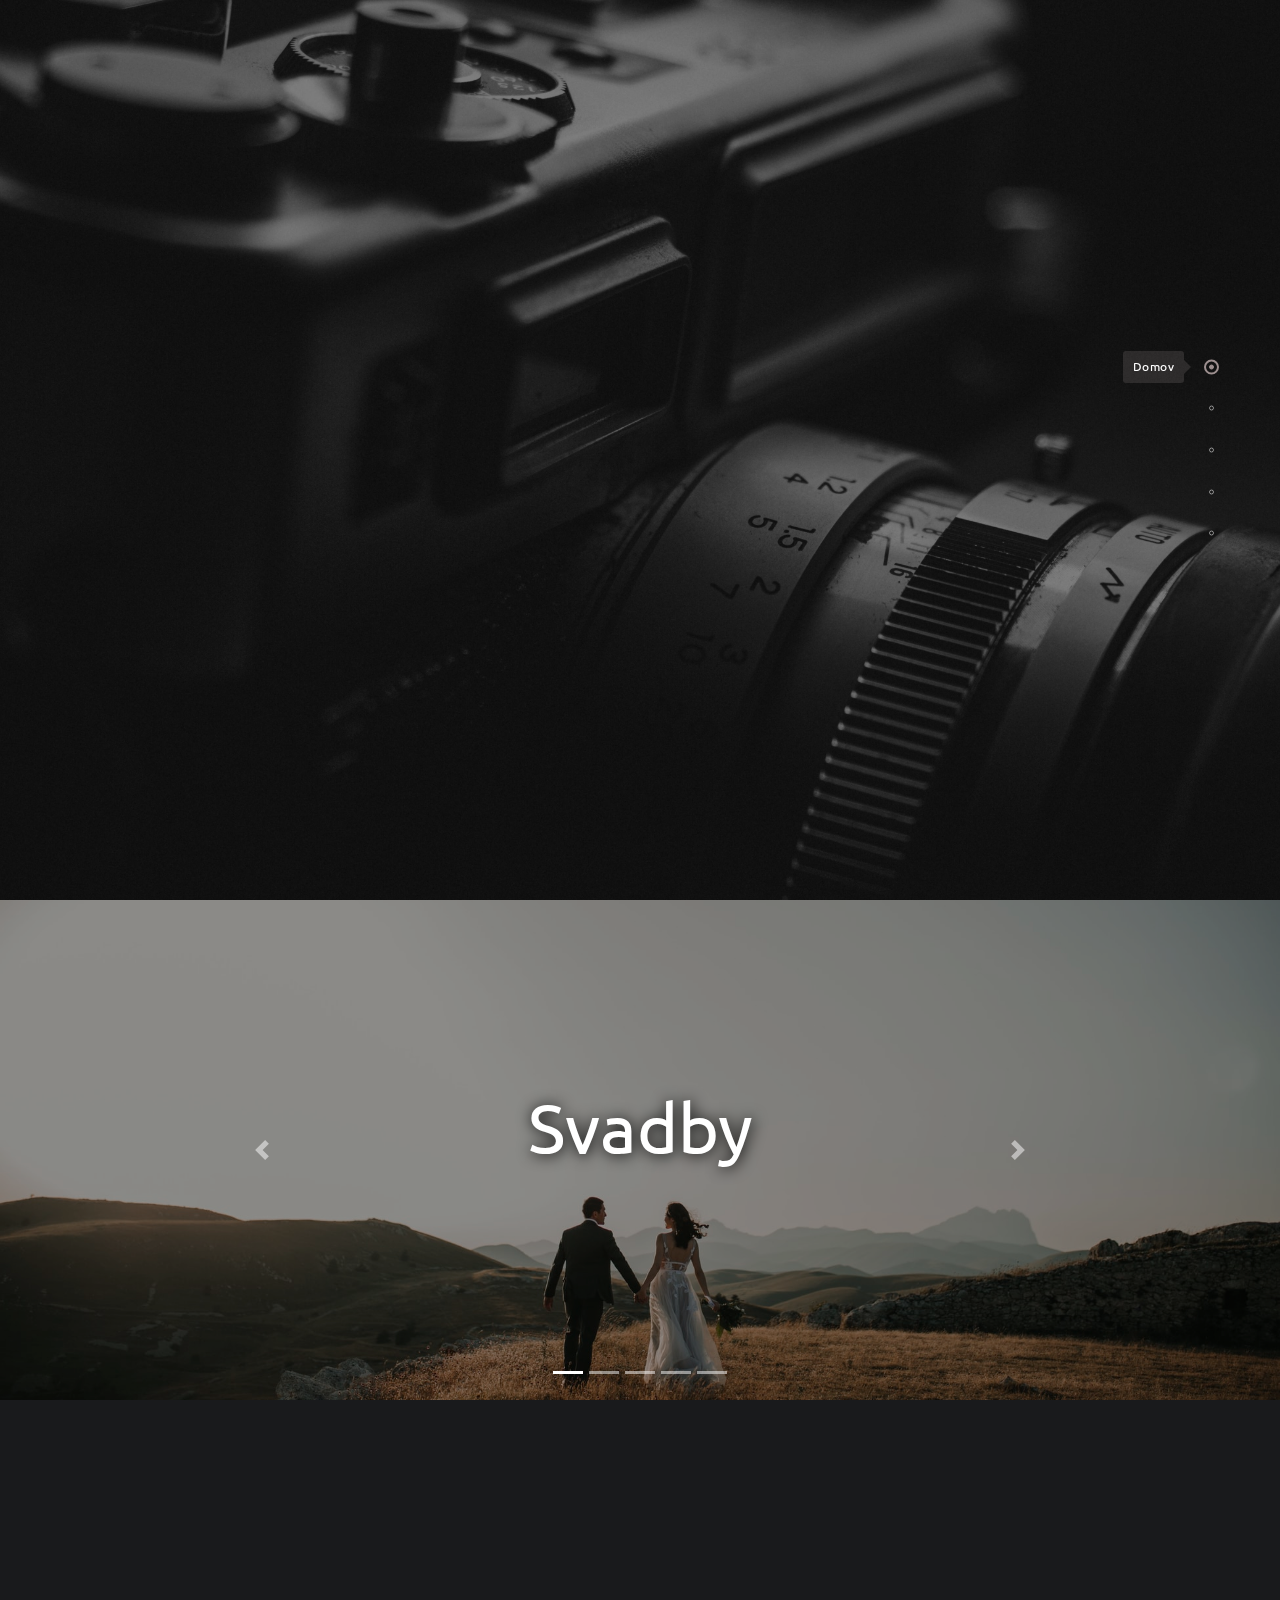
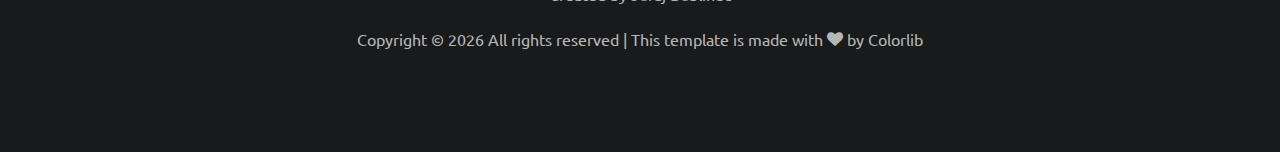
==== commit f2b85ff8: "fix: phone number, remove about section, carousel caption" ====
--- a/index.html
+++ b/index.html
@@ -46,16 +46,16 @@
                         <span>Domov</span>
                     </a>
                 </li>
-                <li>
+                <!-- <li>
                     <a data-scroll="about" href="#about" class="dot">
                         <span>O mne</span>
                     </a>
+                </li> -->
+                <li>
+                    <a data-scroll="services" href="#services" class="dot">
+                        <span>Služby</span>
+                    </a>
                 </li>
-                <!-- <li>
-		      <a data-scroll="services" href="#services" class="dot">
-		        <span>Služby</span>
-		      </a>
-		    </li> -->
                 <li>
                     <a data-scroll="work" href="#work" class="dot">
                         <span>Albumy</span>
@@ -115,7 +115,7 @@
         <!-- End Home Section -->
 
         <!-- Start About Me Section -->
-        <section class="ftco-about img ftco-section" id="about" style="padding-top: 7em">
+        <!-- <section class="ftco-about img ftco-section" id="about" style="padding-top: 7em">
             <div class="container">
                 <div class="row d-flex no-gutters">
                     <div class="col-md-7 col-lg-7 pl-md-5">
@@ -143,23 +143,23 @@
                     <div class="col-md-4 col-lg-4 d-flex ml-5">
                         <div class="img-about img d-md-flex align-items-stretch">
                             <div class="img w-100" style="background-image: url(images/design/profile.jpg)"></div>
-                            <!-- <iframe
+                            <iframe
                                 width="560"
                                 height="315"
                                 src="https://www.youtube.com/embed/gDHRgEci1VE?autoplay=1&controls=0&modestbranding=1&autohide=1&loop=1&playlist=gDHRgEci1VE&mute=1"
                                 frameborder="0"
                                 allow="accelerometer; autoplay; encrypted-media; gyroscope; picture-in-picture"
                                 allowfullscreen
-                            ></iframe> -->
-                        </div>
-                    </div>
-                </div>
-            </div>
+                            ></iframe>
+                        </div>
+                    </div>
+                </div>
+            </div> -->
         </section>
         <!-- End About Me Section -->
 
         <!-- Start Services Carousel Section -->
-        <section class="ftco-about img ftco-section" id="about" style="padding-top: 7em">
+        <section class="ftco-about img" id="services">
             <div
                 id="carouselExampleIndicators"
                 class="carousel slide"
@@ -190,11 +190,11 @@
                             "
                         >
                             <h5 class="carousel-heading">Svadby</h5>
-                            <p class="carousel-text d-none d-xl-block">
+                            <!-- <p class="carousel-text d-none d-xl-block">
                                 Lorem ipsum dolor sit amet consectetur adipisicing elit. In aperiam ad hic suscipit id?
                                 Nemo eius modi deleniti debitis dolorum sequi, doloribus odit possimus quas maxime nihil
                                 dolore distinctio placeat.
-                            </p>
+                            </p> -->
                         </div>
                     </div>
                     <div class="carousel-item">
@@ -212,11 +212,11 @@
                             "
                         >
                             <h5 class="carousel-heading">Oslvay</h5>
-                            <p class="carousel-text d-none d-xl-block">
+                            <!-- <p class="carousel-text d-none d-xl-block">
                                 Lorem ipsum dolor sit amet consectetur adipisicing elit. In aperiam ad hic suscipit id?
                                 Nemo eius modi deleniti debitis dolorum sequi, doloribus odit possimus quas maxime nihil
                                 dolore distinctio placeat.
-                            </p>
+                            </p> -->
                         </div>
                     </div>
 
@@ -235,11 +235,11 @@
                             "
                         >
                             <h5 class="carousel-heading">Produkty</h5>
-                            <p class="carousel-text d-none d-xl-block">
+                            <!-- <p class="carousel-text d-none d-xl-block">
                                 Lorem ipsum dolor sit amet consectetur adipisicing elit. In aperiam ad hic suscipit id?
                                 Nemo eius modi deleniti debitis dolorum sequi, doloribus odit possimus quas maxime nihil
                                 dolore distinctio placeat.
-                            </p>
+                            </p> -->
                         </div>
                     </div>
 
@@ -258,11 +258,11 @@
                             "
                         >
                             <h5 class="carousel-heading">Akcie</h5>
-                            <p class="carousel-text d-none d-xl-block">
+                            <!-- <p class="carousel-text d-none d-xl-block">
                                 Lorem ipsum dolor sit amet consectetur adipisicing elit. In aperiam ad hic suscipit id?
                                 Nemo eius modi deleniti debitis dolorum sequi, doloribus odit possimus quas maxime nihil
-                                dolore distinctio placeat.
-                            </p>
+                                dolore distinctio placeat. lngsdgs
+                            </p> -->
                         </div>
                     </div>
 
@@ -281,11 +281,11 @@
                             "
                         >
                             <h5 class="carousel-heading">Stužkové</h5>
-                            <p class="carousel-text d-none d-xl-block">
+                            <!-- <p class="carousel-text d-none d-xl-block">
                                 Lorem ipsum dolor sit amet consectetur adipisicing elit. In aperiam ad hic suscipit id?
                                 Nemo eius modi deleniti debitis dolorum sequi, doloribus odit possimus quas maxime nihil
                                 dolore distinctio placeat.
-                            </p>
+                            </p> -->
                         </div>
                     </div>
                 </div>
@@ -702,7 +702,7 @@
                                 </div>
                                 <div>
                                     <h3 class="mb-4">Mobil</h3>
-                                    <p>+421950 497 557</p>
+                                    <p>+421 950 497 557</p>
                                 </div>
                             </a>
                         </div>
